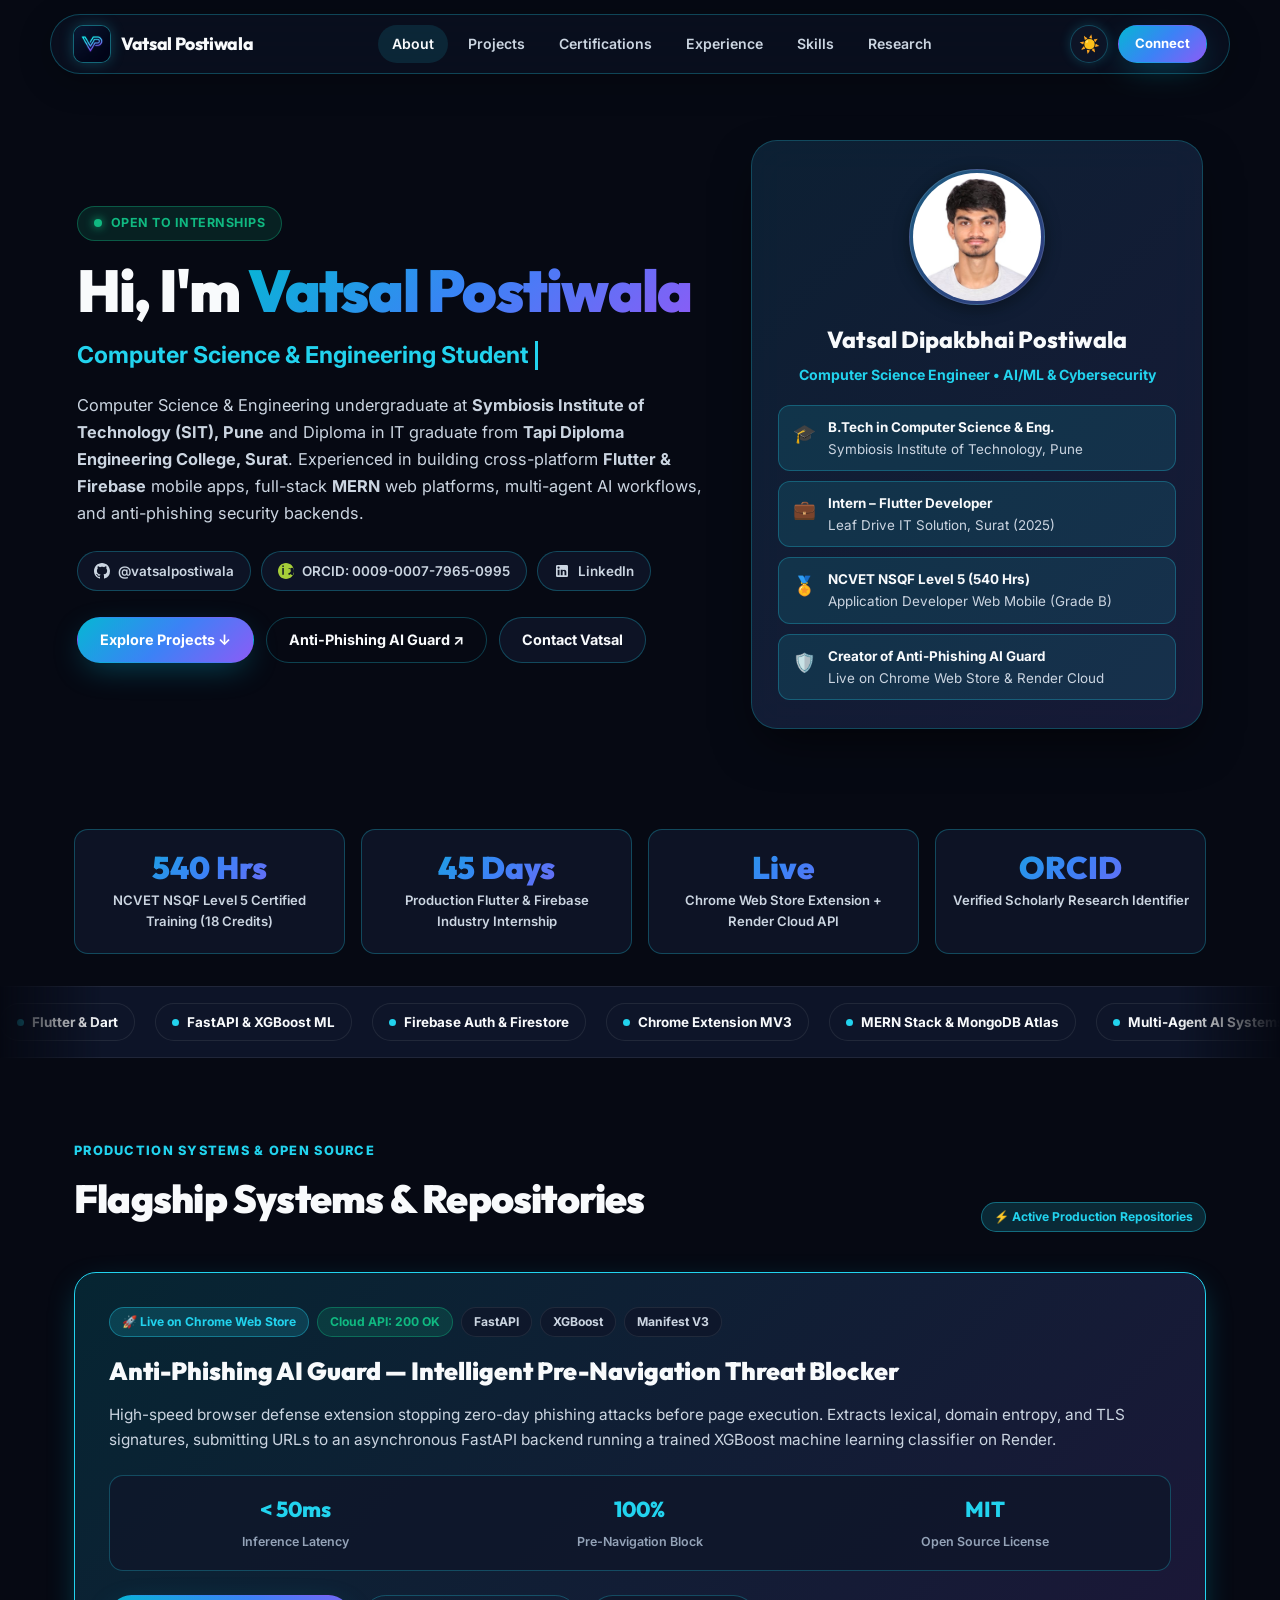
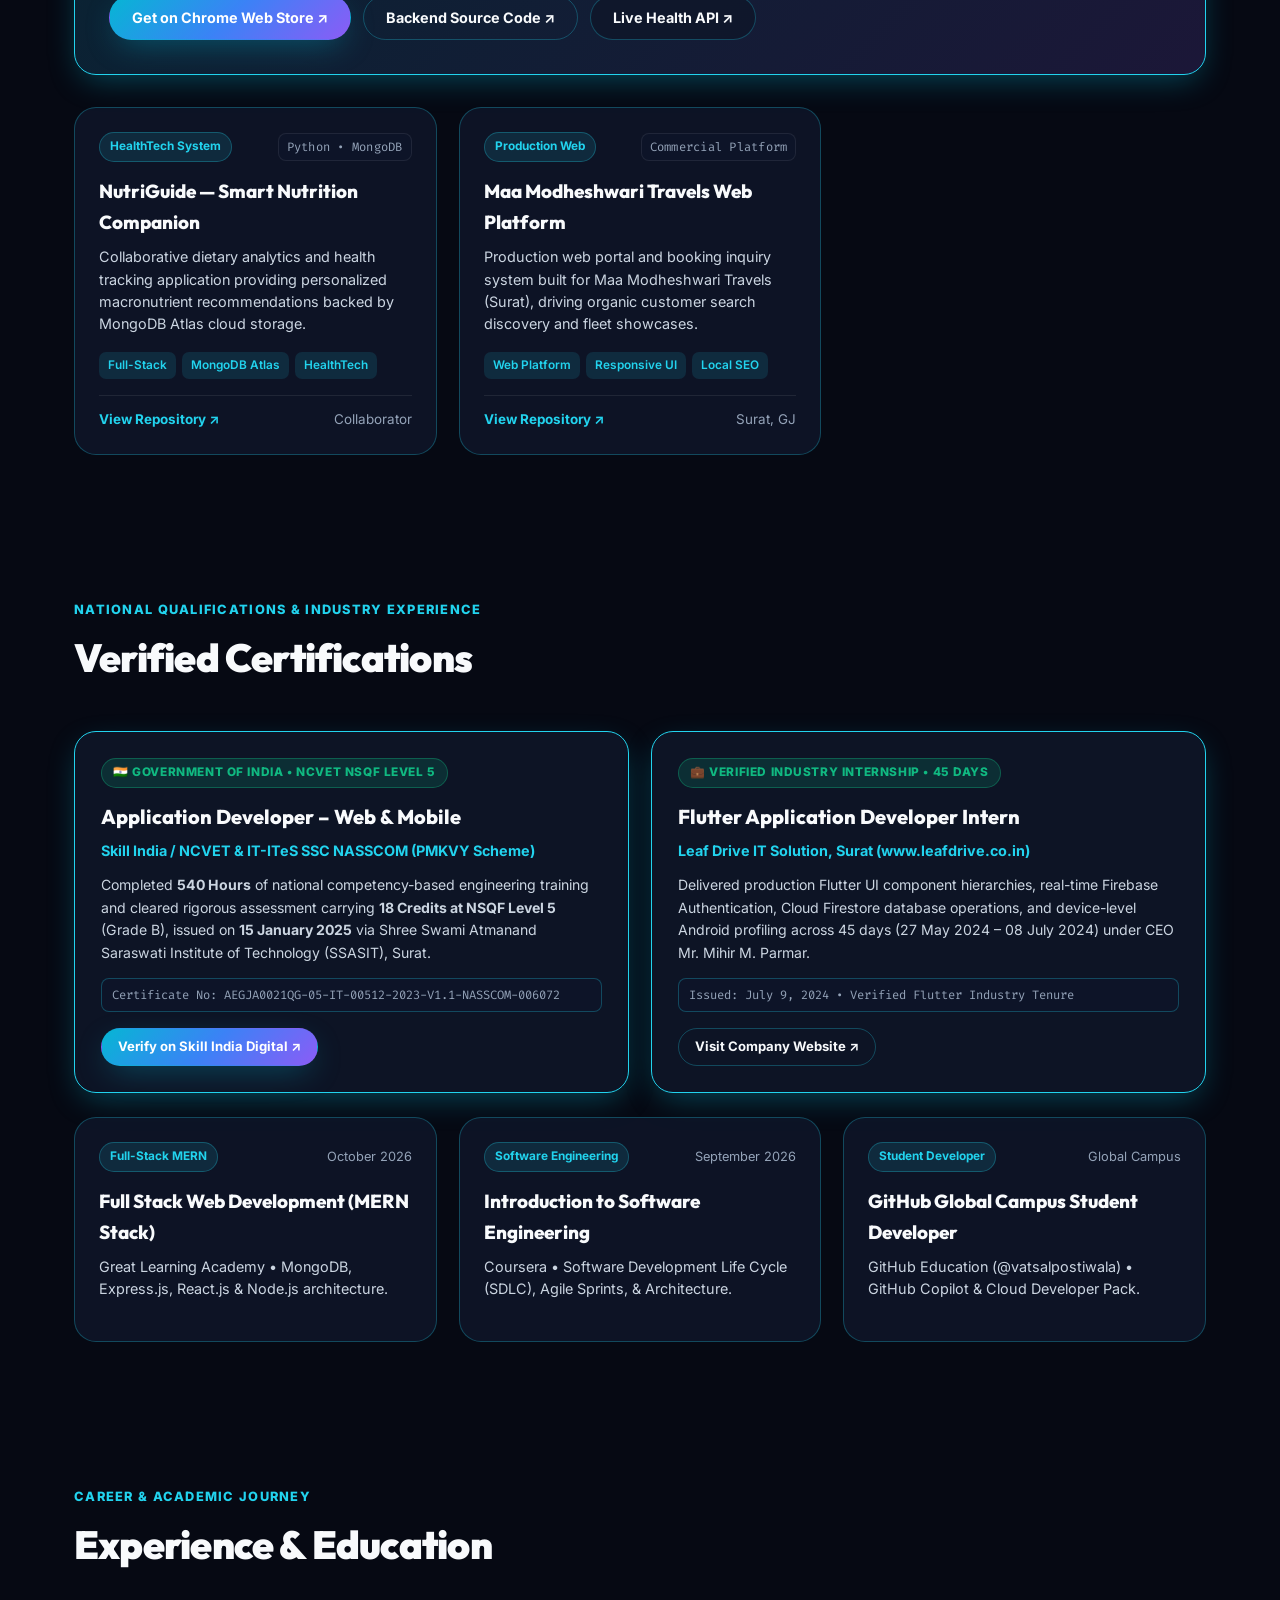
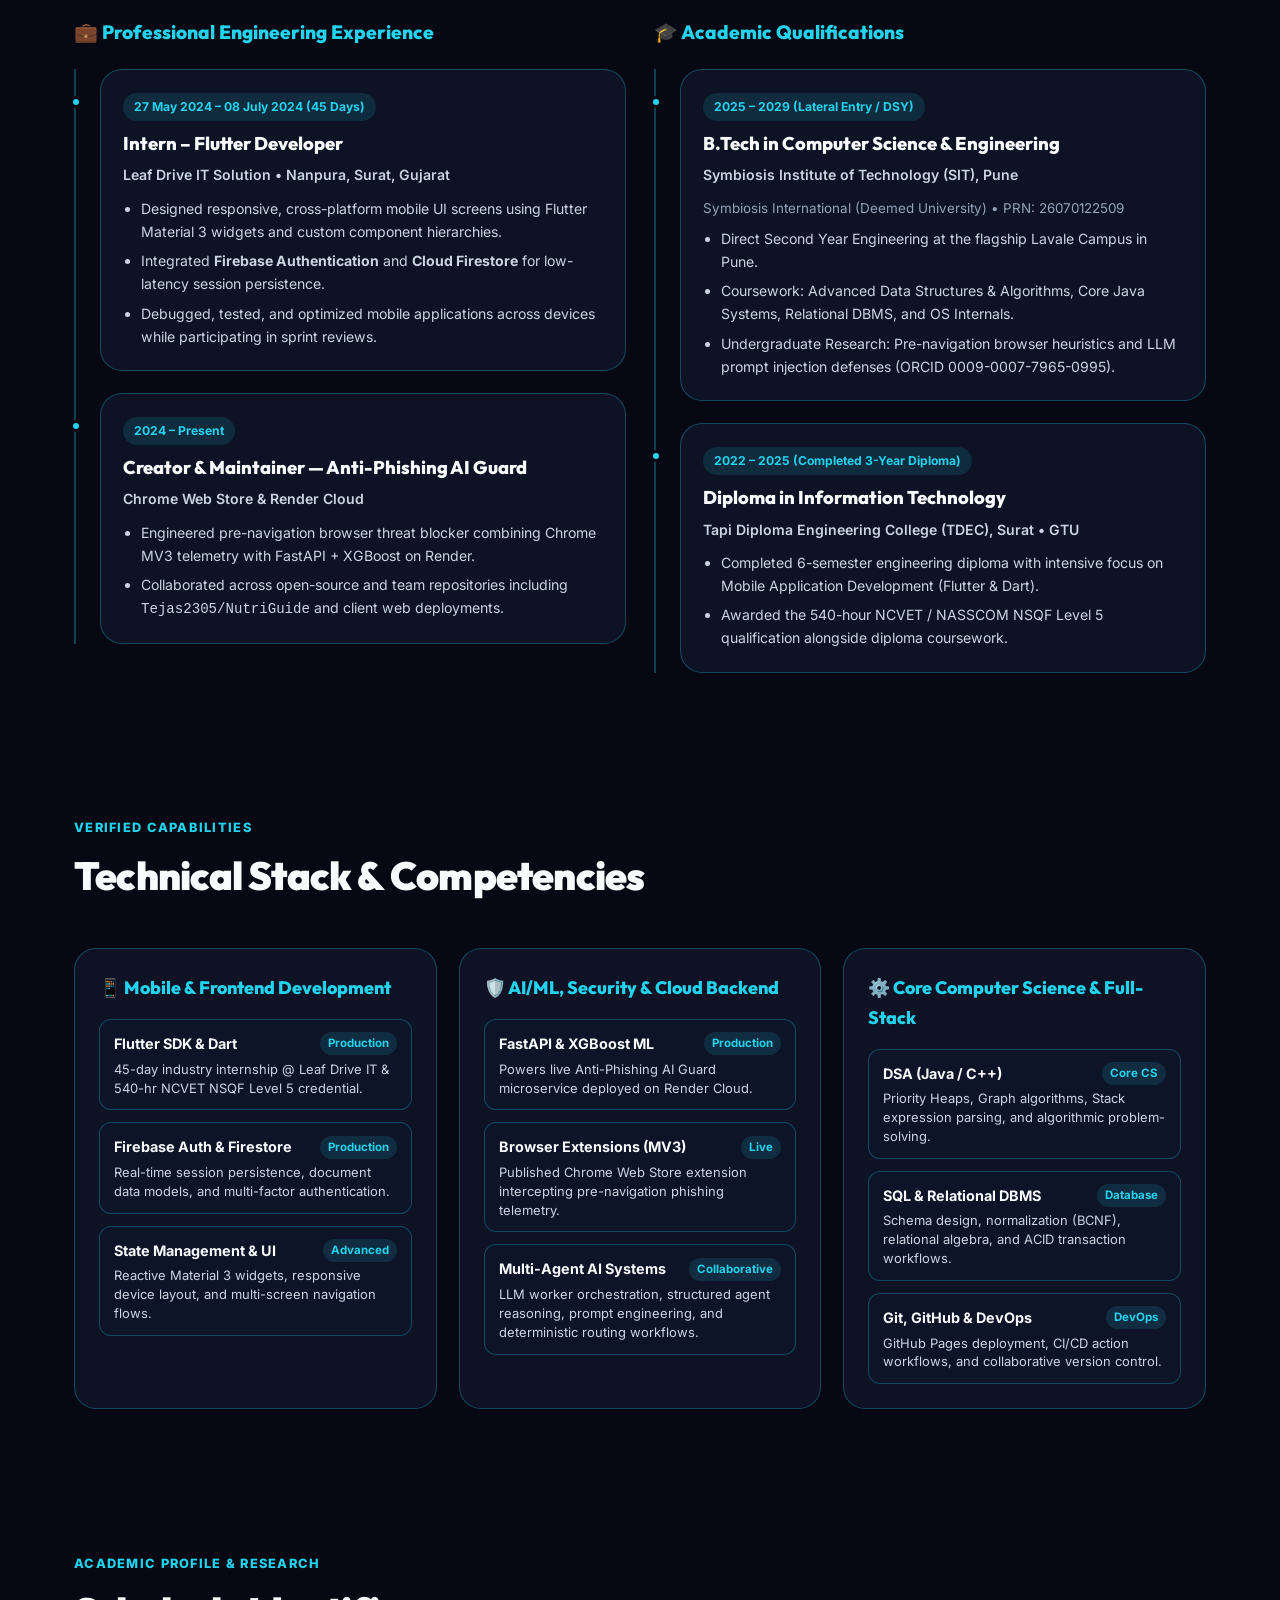
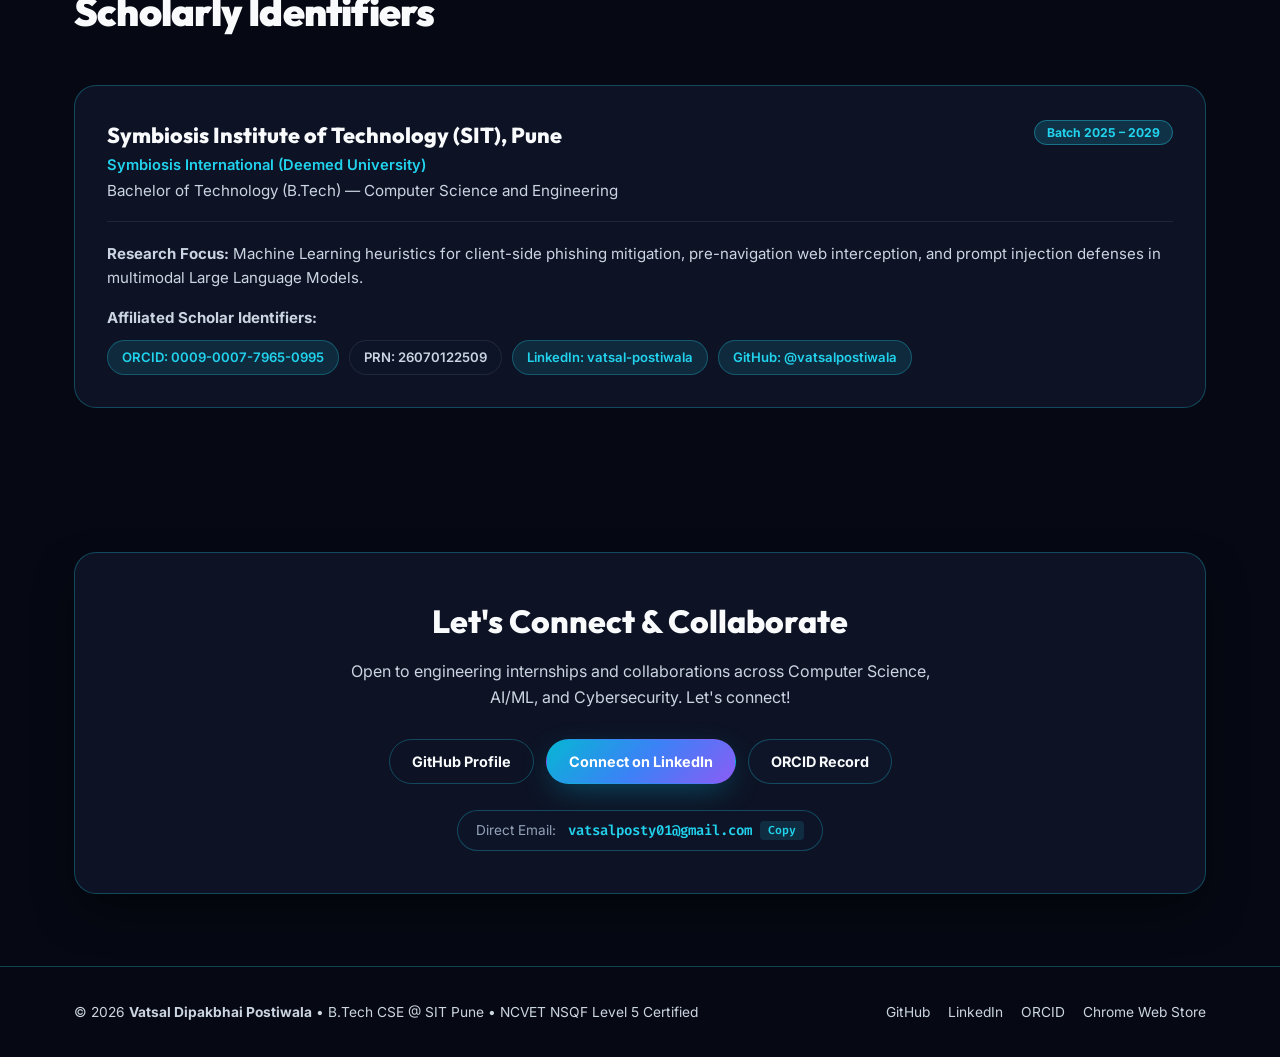
==== index.html @ 0c2282f8 "Refactor portfolio to clean executive aesthetic, remove background effects and emoji logos, and deco" ====
<!DOCTYPE html>
<html lang="en">
<head>
  <meta charset="UTF-8" />
  <meta name="viewport" content="width=device-width, initial-scale=1.0" />
  
  <!-- Primary Meta Tags -->
  <title>Vatsal Postiwala | Computer Science Engineer • AI/ML &amp; Cybersecurity</title>
  <meta name="title" content="Vatsal Postiwala | Computer Science Engineer • AI/ML &amp; Cybersecurity" />
  <meta name="description" content="Official engineering portfolio of Vatsal Postiwala (Vatsal Dipakbhai Postiwala). B.Tech CSE at SIT Pune, Creator of Anti-Phishing AI Guard. Open to internships across CSE, AI/ML, and Cybersecurity." />
  <meta name="keywords" content="Vatsal Postiwala, Vatsal Postiwala github, Vatsal Dipakbhai Postiwala, vatsalpostiwala, Computer Science, AI/ML, Cybersecurity, Flutter Developer, Anti-Phishing AI Guard, SIT Pune, Symbiosis Institute of Technology, NCVET NASSCOM NSQF Level 5, Skill India Digital, Leaf Drive IT Solution, ORCID 0009-0007-7965-0995" />
  <meta name="author" content="Vatsal Dipakbhai Postiwala" />
  
  <!-- Search Engine Crawlers & Directives -->
  <meta name="robots" content="index, follow, max-snippet:-1, max-image-preview:large, max-video-preview:-1" />
  <meta name="googlebot" content="index, follow, max-snippet:-1, max-image-preview:large, max-video-preview:-1" />
  <meta name="bingbot" content="index, follow, max-snippet:-1, max-image-preview:large, max-video-preview:-1" />
  <meta name="rating" content="general" />
  <meta name="revisit-after" content="2 days" />

  <!-- Open Graph / Recruiter Link Preview -->
  <meta property="og:type" content="website" />
  <meta property="og:url" content="https://vatsalpostiwala.github.io/" />
  <meta property="og:title" content="Vatsal Postiwala | Computer Science Engineer • AI/ML &amp; Cybersecurity" />
  <meta property="og:description" content="B.Tech CSE at SIT Pune • Creator of Anti-Phishing AI Guard • Open to internships across CSE, AI/ML, and Cybersecurity." />
  <meta property="og:image" content="https://vatsalpostiwala.github.io/assets/profile.jpg" />
  <meta property="og:image:width" content="800" />
  <meta property="og:image:height" content="800" />

  <!-- Twitter -->
  <meta property="twitter:card" content="summary" />
  <meta property="twitter:url" content="https://vatsalpostiwala.github.io/" />
  <meta property="twitter:title" content="Vatsal Postiwala | Computer Science Engineer • AI/ML &amp; Cybersecurity" />
  <meta property="twitter:description" content="B.Tech CSE at SIT Pune • Creator of Anti-Phishing AI Guard • Open to internships across CSE, AI/ML, and Cybersecurity." />
  <meta property="twitter:image" content="https://vatsalpostiwala.github.io/assets/profile.jpg" />

  <!-- Canonical URL -->
  <link rel="canonical" href="https://vatsalpostiwala.github.io/" />

  <!-- Favicons for Google Search & Modern Browsers -->
  <link rel="icon" type="image/png" sizes="48x48" href="favicon-48x48.png?v=4.0" />
  <link rel="icon" type="image/png" sizes="96x96" href="favicon-96x96.png?v=4.0" />
  <link rel="icon" type="image/png" sizes="192x192" href="favicon-192x192.png?v=4.0" />
  <link rel="icon" type="image/png" sizes="32x32" href="favicon-32x32.png?v=4.0" />
  <link rel="icon" type="image/png" sizes="16x16" href="favicon-16x16.png?v=4.0" />
  <link rel="icon" type="image/svg+xml" href="favicon.svg?v=4.0" />
  <link rel="shortcut icon" href="favicon.ico?v=4.0" />
  <link rel="apple-touch-icon" sizes="180x180" href="apple-touch-icon.png?v=4.0" />

  <!-- Google Fonts -->
  <link rel="preconnect" href="https://fonts.googleapis.com" />
  <link rel="preconnect" href="https://fonts.gstatic.com" crossorigin />
  <link href="https://fonts.googleapis.com/css2?family=Fira+Code:wght@400;500;600&family=Inter:wght@300;400;500;600;700;800&family=Outfit:wght@500;600;700;800;900&display=swap" rel="stylesheet" />

  <link rel="stylesheet" href="style.css?v=4.0" />

  <!-- Structured Data (JSON-LD) for Google Knowledge Graph & People Search -->
  <script type="application/ld+json">
  {
    "@context": "https://schema.org",
    "@graph": [
      {
        "@type": "WebSite",
        "@id": "https://vatsalpostiwala.github.io/#website",
        "url": "https://vatsalpostiwala.github.io/",
        "name": "Vatsal Postiwala Portfolio",
        "description": "Official software engineering portfolio of Vatsal Postiwala (Vatsal Dipakbhai Postiwala).",
        "publisher": {
          "@id": "https://vatsalpostiwala.github.io/#person"
        },
        "inLanguage": "en-US"
      },
      {
        "@type": "ProfilePage",
        "@id": "https://vatsalpostiwala.github.io/#profilepage",
        "url": "https://vatsalpostiwala.github.io/",
        "name": "Vatsal Postiwala | Computer Science Engineer • AI/ML & Cybersecurity",
        "isPartOf": {
          "@id": "https://vatsalpostiwala.github.io/#website"
        },
        "about": {
          "@id": "https://vatsalpostiwala.github.io/#person"
        },
        "mainEntity": {
          "@id": "https://vatsalpostiwala.github.io/#person"
        }
      },
      {
        "@type": "Person",
        "@id": "https://vatsalpostiwala.github.io/#person",
        "name": "Vatsal Postiwala",
        "givenName": "Vatsal",
        "familyName": "Postiwala",
        "additionalName": "Dipakbhai",
        "alternateName": [
          "Vatsal Dipakbhai Postiwala",
          "vatsalpostiwala",
          "Vatsal Postiwala GitHub",
          "Vatsal Postiwala SIT Pune"
        ],
        "url": "https://vatsalpostiwala.github.io",
        "image": {
          "@type": "ImageObject",
          "url": "https://vatsalpostiwala.github.io/assets/profile.jpg",
          "caption": "Vatsal Postiwala — Computer Science Engineer"
        },
        "jobTitle": "Computer Science Engineer | AI/ML & Cybersecurity",
        "description": "B.Tech CSE undergraduate at Symbiosis Institute of Technology (SIT), Pune. Creator of Anti-Phishing AI Guard, Ex-Flutter Intern at Leaf Drive IT Solution, and NCVET NSQF Level 5 Certified Application Developer.",
        "affiliation": {
          "@type": "CollegeOrUniversity",
          "name": "Symbiosis Institute of Technology",
          "url": "https://www.sitpune.edu.in",
          "address": {
            "@type": "PostalAddress",
            "addressLocality": "Pune",
            "addressRegion": "Maharashtra",
            "addressCountry": "India"
          },
          "parentOrganization": {
            "@type": "EducationalOrganization",
            "name": "Symbiosis International (Deemed University)"
          }
        },
        "alumniOf": {
          "@type": "EducationalOrganization",
          "name": "Tapi Diploma Engineering College, Surat"
        },
        "hasCredential": [
          {
            "@type": "EducationalOccupationalCredential",
            "name": "Application Developer - Web & Mobile",
            "credentialCategory": "NSQF Level 5 (540 Hrs, 18 Credits)",
            "recognizedBy": {
              "@type": "Organization",
              "name": "NCVET & IT-ITeS SSC NASSCOM"
            },
            "url": "https://admin.skillindiadigital.gov.in/documentverificationbyQR?content=[base64]%3D%3D"
          }
        ],
        "sameAs": [
          "https://github.com/vatsalpostiwala",
          "https://www.linkedin.com/in/vatsal-postiwala",
          "https://orcid.org/0009-0007-7965-0995",
          "https://chromewebstore.google.com/detail/anti-phishing-ai-guard/hacojgdkakkkjlbiakmdnigchjlaikkh"
        ],
        "knowsAbout": [
          "Flutter Development",
          "Dart Programming",
          "Firebase Authentication & Firestore",
          "Machine Learning & XGBoost",
          "Cybersecurity & Pre-Navigation Phishing Detection",
          "FastAPI Backend Development",
          "Chrome Extensions (Manifest V3)",
          "Java & Object-Oriented Programming",
          "Data Structures & Algorithms",
          "Relational DBMS & SQL",
          "Full-Stack Web Development & MongoDB Atlas"
        ]
      }
    ]
  }
  </script>
</head>
<body>
  <!-- Scroll Progress Bar -->
  <div id="scroll-progress"></div>

  <!-- Sticky Glassmorphic Navbar -->
  <header class="navbar" id="navbar">
    <div class="container nav-content">
      <a href="#about" class="nav-brand" id="brandLink">
        <div class="brand-badge"><img src="favicon-48x48.png?v=4.0" alt="VP Logo" class="brand-logo-img" width="38" height="38" /></div>
        <span class="brand-name">Vatsal Postiwala</span>
      </a>

      <nav class="nav-links" id="navLinks" aria-label="Main Navigation">
        <a href="#about" class="nav-item active">About</a>
        <a href="#projects" class="nav-item">Projects</a>
        <a href="#credentials" class="nav-item">Certifications</a>
        <a href="#experience" class="nav-item">Experience</a>
        <a href="#skills" class="nav-item">Skills</a>
        <a href="#research" class="nav-item">Research</a>
      </nav>

      <div class="nav-actions">
        <!-- Dark / Light Mode Toggle Button -->
        <button class="theme-toggle-btn" id="theme-toggle" title="Toggle Dark / Light Theme" aria-label="Toggle Theme">
          <span id="theme-icon">☀️</span>
        </button>

        <a href="#contact" class="btn btn-sm btn-primary nav-connect-btn">Connect</a>

        <!-- Mobile Hamburger Toggle -->
        <button class="mobile-menu-btn" id="mobile-menu-btn" aria-label="Toggle Navigation Menu" aria-expanded="false">
          <span class="hamburger-bar"></span>
          <span class="hamburger-bar"></span>
          <span class="hamburger-bar"></span>
        </button>
      </div>
    </div>
  </header>

  <!-- Mobile Navigation Drawer -->
  <div class="mobile-drawer" id="mobile-drawer" role="dialog" aria-label="Mobile Navigation">
    <a href="#about" class="drawer-link">About Overview</a>
    <a href="#projects" class="drawer-link">Featured Projects</a>
    <a href="#credentials" class="drawer-link">NCVET &amp; Certifications</a>
    <a href="#experience" class="drawer-link">Experience &amp; Education</a>
    <a href="#skills" class="drawer-link">Skills &amp; Architecture</a>
    <a href="#research" class="drawer-link">Research &amp; ORCID</a>
    <a href="#contact" class="drawer-link">Get In Touch</a>
  </div>

  <main id="top">
    <!-- HERO / ABOUT SECTION -->
    <section class="hero-section" id="about">
      <div class="container hero-container">
        <div class="hero-grid">
          <!-- Left Text Content -->
          <div class="hero-text-block reveal visible">
            <div class="status-pill">
              <span class="status-dot"></span>
              <span>Open to Internships</span>
            </div>

            <h1 class="hero-title">
              Hi, I'm <span class="gradient-text">Vatsal Postiwala</span>
            </h1>

            <div class="typewriter-row">
              <span id="typewriter-text">Computer Science &amp; Engineering Student</span>
              <span class="cursor-caret"></span>
            </div>

            <p class="hero-bio">
              Computer Science &amp; Engineering undergraduate at <strong>Symbiosis Institute of Technology (SIT), Pune</strong> and Diploma in IT graduate from <strong>Tapi Diploma Engineering College, Surat</strong>. Experienced in building cross-platform <strong>Flutter &amp; Firebase</strong> mobile apps, full-stack <strong>MERN</strong> web platforms, multi-agent AI workflows, and anti-phishing security backends.
            </p>

            <!-- Verified Profile Badges -->
            <div class="credentials-bar">
              <a href="https://github.com/vatsalpostiwala" target="_blank" rel="noopener" class="credential-pill github-pill">
                <svg class="pill-icon" viewBox="0 0 16 16" fill="currentColor"><path d="M8 0C3.58 0 0 3.58 0 8c0 3.54 2.29 6.53 5.47 7.59.4.07.55-.17.55-.38 0-.19-.01-.82-.01-1.49-2.01.37-2.53-.49-2.69-.94-.09-.23-.48-.94-.82-1.13-.28-.15-.68-.52-.01-.53.63-.01 1.08.58 1.23.82.72 1.21 1.87.87 2.33.66.07-.52.28-.87.51-1.07-1.78-.2-3.64-.89-3.64-3.95 0-.87.31-1.59.82-2.15-.08-.2-.36-1.02.08-2.12 0 0 .67-.21 2.2.82.64-.18 1.32-.27 2-.27.68 0 1.36.09 2 .27 1.53-1.04 2.2-.82 2.2-.82.44 1.1.16 1.92.08 2.12.51.56.82 1.27.82 2.15 0 3.07-1.87 3.75-3.65 3.95.29.25.54.73.54 1.48 0 1.07-.01 1.93-.01 2.2 0 .21.15.46.55.38A8.013 8.013 0 0016 8c0-4.42-3.58-8-8-8z"/></svg>
                <span>@vatsalpostiwala</span>
              </a>

              <a href="https://orcid.org/0009-0007-7965-0995" target="_blank" rel="noopener" class="credential-pill orcid-pill">
                <svg class="pill-icon orcid-icon" viewBox="0 0 256 256"><path fill="#A6CE39" d="M128 0C57.3 0 0 57.3 0 128s57.3 128 128 128 128-57.3 128-128S198.7 0 128 0zm-35.3 189.5H68.8V79.2h23.9v110.3zm-11.9-125c-7.7 0-14-6.3-14-14s6.3-14 14-14 14 6.3 14 14-6.3 14-14 14zm110.4 125h-23.7V79.2h23.7v16.3c8.1-12.7 20.3-18.4 35.8-18.4 29.4 0 49.3 22 49.3 56.6 0 35.3-20.9 57.8-50.5 57.8-14.9 0-26.9-5.5-34.6-17.7v15.7zm13.1-66.7c0-21.7-11.6-35.6-28.8-35.6-17.4 0-28.8 14.1-28.8 35.6 0 21.3 11.4 35.4 28.8 35.4 17.2 0 28.8-14.1 28.8-35.4z"/></svg>
                <span>ORCID: 0009-0007-7965-0995</span>
              </a>

              <a href="https://www.linkedin.com/in/vatsal-postiwala" target="_blank" rel="noopener" class="credential-pill linkedin-pill">
                <svg class="pill-icon" viewBox="0 0 24 24" fill="currentColor"><path d="M19 3a2 2 0 0 1 2 2v14a2 2 0 0 1-2 2H5a2 2 0 0 1-2-2V5a2 2 0 0 1 2-2h14m-.5 15.5v-5.3a3.26 3.26 0 0 0-3.26-3.26c-.85 0-1.84.52-2.28 1.3v-1.11h-2.79v8.37h2.79v-4.93c0-.77.62-1.4 1.39-1.4a1.4 1.4 0 0 1 1.4 1.4v4.93h2.75M6.88 8.56a1.68 1.68 0 0 0 1.68-1.68c0-.93-.75-1.69-1.68-1.69a1.69 1.69 0 0 0-1.69 1.69c0 .93.76 1.68 1.69 1.68m1.39 9.94v-8.37H5.5v8.37h2.77z"/></svg>
                <span>LinkedIn</span>
              </a>
            </div>

            <!-- Call to Actions -->
            <div class="hero-cta">
              <a href="#projects" class="btn btn-primary">Explore Projects ↓</a>
              <a href="https://chromewebstore.google.com/detail/anti-phishing-ai-guard/hacojgdkakkkjlbiakmdnigchjlaikkh" target="_blank" rel="noopener" class="btn btn-outline">Anti-Phishing AI Guard ↗</a>
              <a href="#contact" class="btn btn-secondary">Contact Vatsal</a>
            </div>
          </div>

          <!-- Right Executive Profile Card with Real Photo -->
          <div class="hero-photo-block reveal visible">
            <div class="profile-card">
              <div class="avatar-ring">
                <img src="assets/profile.jpg" alt="Vatsal Dipakbhai Postiwala" class="profile-avatar-img" />
              </div>
              <h2 class="profile-name">Vatsal Dipakbhai Postiwala</h2>
              <p class="profile-subtitle">Computer Science Engineer • AI/ML &amp; Cybersecurity</p>

              <div class="profile-meta-list">
                <div class="meta-item">
                  <span class="meta-icon">🎓</span>
                  <div><strong>B.Tech in Computer Science &amp; Eng.</strong><br/>Symbiosis Institute of Technology, Pune</div>
                </div>
                <div class="meta-item">
                  <span class="meta-icon">💼</span>
                  <div><strong>Intern – Flutter Developer</strong><br/>Leaf Drive IT Solution, Surat (2025)</div>
                </div>
                <div class="meta-item">
                  <span class="meta-icon">🏅</span>
                  <div><strong>NCVET NSQF Level 5 (540 Hrs)</strong><br/>Application Developer Web Mobile (Grade B)</div>
                </div>
                <div class="meta-item">
                  <span class="meta-icon">🛡️</span>
                  <div><strong>Creator of Anti-Phishing AI Guard</strong><br/>Live on Chrome Web Store &amp; Render Cloud</div>
                </div>
              </div>
            </div>
          </div>
        </div>
      </div>
    </section>

    <!-- QUANTIFIED IMPACT STATS -->
    <div class="container">
      <div class="stats-grid reveal">
        <div class="stat-card">
          <div class="stat-number">540 Hrs</div>
          <div class="stat-label">NCVET NSQF Level 5 Certified Training (18 Credits)</div>
        </div>
        <div class="stat-card">
          <div class="stat-number">45 Days</div>
          <div class="stat-label">Production Flutter &amp; Firebase Industry Internship</div>
        </div>
        <div class="stat-card">
          <div class="stat-number">Live</div>
          <div class="stat-label">Chrome Web Store Extension + Render Cloud API</div>
        </div>
        <div class="stat-card">
          <div class="stat-number">ORCID</div>
          <div class="stat-label">Verified Scholarly Research Identifier</div>
        </div>
      </div>
    </div>

    <!-- TECH MARQUEE -->
    <div class="marquee-wrapper reveal" aria-label="Core Technologies Marquee">
      <div class="marquee-track">
        <span class="tech-pill"><span class="tech-dot"></span>Flutter &amp; Dart</span>
        <span class="tech-pill"><span class="tech-dot"></span>FastAPI &amp; XGBoost ML</span>
        <span class="tech-pill"><span class="tech-dot"></span>Firebase Auth &amp; Firestore</span>
        <span class="tech-pill"><span class="tech-dot"></span>Chrome Extension MV3</span>
        <span class="tech-pill"><span class="tech-dot"></span>MERN Stack &amp; MongoDB Atlas</span>
        <span class="tech-pill"><span class="tech-dot"></span>Multi-Agent AI Systems</span>
        <span class="tech-pill"><span class="tech-dot"></span>Core Java &amp; DSA</span>
        <span class="tech-pill"><span class="tech-dot"></span>SQL &amp; Relational DBMS</span>
        <span class="tech-pill"><span class="tech-dot"></span>Render Cloud &amp; Git</span>
        <!-- Duplicate for Infinite Loop -->
        <span class="tech-pill"><span class="tech-dot"></span>Flutter &amp; Dart</span>
        <span class="tech-pill"><span class="tech-dot"></span>FastAPI &amp; XGBoost ML</span>
        <span class="tech-pill"><span class="tech-dot"></span>Firebase Auth &amp; Firestore</span>
        <span class="tech-pill"><span class="tech-dot"></span>Chrome Extension MV3</span>
        <span class="tech-pill"><span class="tech-dot"></span>MERN Stack &amp; MongoDB Atlas</span>
        <span class="tech-pill"><span class="tech-dot"></span>Multi-Agent AI Systems</span>
        <span class="tech-pill"><span class="tech-dot"></span>Core Java &amp; DSA</span>
        <span class="tech-pill"><span class="tech-dot"></span>SQL &amp; Relational DBMS</span>
        <span class="tech-pill"><span class="tech-dot"></span>Render Cloud &amp; Git</span>
      </div>
    </div>

    <!-- FEATURED & OPEN-SOURCE PROJECTS -->
    <section class="section" id="projects">
      <div class="container">
        <div class="section-header">
          <div>
            <span class="section-eyebrow">Production Systems &amp; Open Source</span>
            <h2 class="section-title">Flagship Systems &amp; Repositories</h2>
          </div>
          <div class="filter-bar">
            <span class="badge badge-accent">⚡ Active Production Repositories</span>
          </div>
        </div>

        <!-- Flagship Card: Anti-Phishing AI Guard -->
        <div class="flagship-banner reveal">
          <div>
            <div class="featured-badges">
              <span class="badge badge-accent">🚀 Live on Chrome Web Store</span>
              <span class="badge badge-live">Cloud API: 200 OK</span>
              <span class="badge badge-tech">FastAPI</span>
              <span class="badge badge-tech">XGBoost</span>
              <span class="badge badge-tech">Manifest V3</span>
            </div>

            <h3 class="flagship-title">Anti-Phishing AI Guard — Intelligent Pre-Navigation Threat Blocker</h3>
            <p class="flagship-desc">
              High-speed browser defense extension stopping zero-day phishing attacks before page execution. Extracts lexical, domain entropy, and TLS signatures, submitting URLs to an asynchronous FastAPI backend running a trained XGBoost machine learning classifier on Render.
            </p>

            <div class="featured-highlights">
              <div class="highlight-item">
                <span class="highlight-num">&lt; 50ms</span>
                <span class="highlight-label">Inference Latency</span>
              </div>
              <div class="highlight-item">
                <span class="highlight-num">100%</span>
                <span class="highlight-label">Pre-Navigation Block</span>
              </div>
              <div class="highlight-item">
                <span class="highlight-num">MIT</span>
                <span class="highlight-label">Open Source License</span>
              </div>
            </div>

            <div class="flagship-actions">
              <a href="https://chromewebstore.google.com/detail/anti-phishing-ai-guard/hacojgdkakkkjlbiakmdnigchjlaikkh" target="_blank" rel="noopener" class="btn btn-primary">
                Get on Chrome Web Store ↗
              </a>
              <a href="https://github.com/vatsalpostiwala/anti-phishing-backend" target="_blank" rel="noopener" class="btn btn-outline">
                Backend Source Code ↗
              </a>
              <a href="https://anti-phishing-api.onrender.com/health" target="_blank" rel="noopener" class="btn btn-secondary">
                Live Health API ↗
              </a>
            </div>
          </div>
        </div>

        <!-- Projects Grid -->
        <div class="projects-grid" id="projects-grid">
          <!-- NutriGuide -->
          <article class="project-card reveal" data-category="web">
            <div>
              <div class="project-top">
                <span class="project-badge">HealthTech System</span>
                <span class="project-tech-meta">Python • MongoDB</span>
              </div>
              <h3 class="project-title">
                <a href="https://github.com/Tejas2305/NutriGuide" target="_blank" rel="noopener">NutriGuide — Smart Nutrition Companion</a>
              </h3>
              <p class="project-desc">
                Collaborative dietary analytics and health tracking application providing personalized macronutrient recommendations backed by MongoDB Atlas cloud storage.
              </p>
            </div>
            <div>
              <div class="project-tags">
                <span class="tag">Full-Stack</span>
                <span class="tag">MongoDB Atlas</span>
                <span class="tag">HealthTech</span>
              </div>
              <div class="project-links">
                <a href="https://github.com/Tejas2305/NutriGuide" target="_blank" rel="noopener">View Repository ↗</a>
                <span style="color:var(--text-muted);">Collaborator</span>
              </div>
            </div>
          </article>

          <!-- Maa Modheshwari Travels -->
          <article class="project-card reveal" data-category="web">
            <div>
              <div class="project-top">
                <span class="project-badge">Production Web</span>
                <span class="project-tech-meta">Commercial Platform</span>
              </div>
              <h3 class="project-title">
                <a href="https://github.com/maamodheshwaritravels/maa-modheshwari-travels" target="_blank" rel="noopener">Maa Modheshwari Travels Web Platform</a>
              </h3>
              <p class="project-desc">
                Production web portal and booking inquiry system built for Maa Modheshwari Travels (Surat), driving organic customer search discovery and fleet showcases.
              </p>
            </div>
            <div>
              <div class="project-tags">
                <span class="tag">Web Platform</span>
                <span class="tag">Responsive UI</span>
                <span class="tag">Local SEO</span>
              </div>
              <div class="project-links">
                <a href="https://github.com/maamodheshwaritravels/maa-modheshwari-travels" target="_blank" rel="noopener">View Repository ↗</a>
                <span style="color:var(--text-muted);">Surat, GJ</span>
              </div>
            </div>
          </article>

        </div>
      </div>
    </section>

    <!-- VERIFIED CERTIFICATIONS SECTION (SKILL INDIA & LEAF DRIVE) -->
    <section class="section" id="credentials">
      <div class="container">
        <div class="section-header">
          <div>
            <span class="section-eyebrow">National Qualifications &amp; Industry Experience</span>
            <h2 class="section-title">Verified Certifications</h2>
          </div>
        </div>

        <div class="primary-creds-grid">
          <!-- Featured Skill India Card with Direct QR Link -->
          <div class="cred-featured reveal">
            <span class="cred-ribbon">🇮🇳 Government of India • NCVET NSQF Level 5</span>
            <h3 class="cred-title">Application Developer – Web &amp; Mobile</h3>
            <div class="cred-issuer">Skill India / NCVET &amp; IT-ITeS SSC NASSCOM (PMKVY Scheme)</div>
            <p class="cred-details">
              Completed <strong>540 Hours</strong> of national competency-based engineering training and cleared rigorous assessment carrying <strong>18 Credits at NSQF Level 5</strong> (Grade B), issued on <strong>15 January 2025</strong> via Shree Swami Atmanand Saraswati Institute of Technology (SSASIT), Surat.
            </p>
            <div class="cred-id">Certificate No: AEGJA0021QG-05-IT-00512-2023-V1.1-NASSCOM-006072</div>
            <div class="cert-footer-action" style="margin-top:16px;">
              <a href="https://admin.skillindiadigital.gov.in/documentverificationbyQR?content=[base64]%3D%3D" target="_blank" rel="noopener" class="btn btn-sm btn-primary">
                Verify on Skill India Digital ↗
              </a>
            </div>
          </div>

          <!-- Leaf Drive Internship Certificate Card -->
          <div class="cred-featured reveal">
            <span class="cred-ribbon">💼 Verified Industry Internship • 45 Days</span>
            <h3 class="cred-title">Flutter Application Developer Intern</h3>
            <div class="cred-issuer">Leaf Drive IT Solution, Surat (www.leafdrive.co.in)</div>
            <p class="cred-details">
              Delivered production Flutter UI component hierarchies, real-time Firebase Authentication, Cloud Firestore database operations, and device-level Android profiling across 45 days (27 May 2024 – 08 July 2024) under CEO Mr. Mihir M. Parmar.
            </p>
            <div class="cred-id">Issued: July 9, 2024 • Verified Flutter Industry Tenure</div>
            <div class="cert-footer-action" style="margin-top:16px;">
              <a href="https://www.leafdrive.co.in" target="_blank" rel="noopener" class="btn btn-sm btn-outline">
                Visit Company Website ↗
              </a>
            </div>
          </div>
        </div>

        <!-- Secondary Credential Grid -->
        <div class="projects-grid" style="margin-top:22px;">
          <div class="project-card reveal">
            <div class="project-top">
              <span class="project-badge">Full-Stack MERN</span>
              <span style="color:var(--text-muted); font-size:0.8rem;">October 2026</span>
            </div>
            <h4 class="project-title">Full Stack Web Development (MERN Stack)</h4>
            <p class="project-desc">Great Learning Academy • MongoDB, Express.js, React.js &amp; Node.js architecture.</p>
          </div>

          <div class="project-card reveal">
            <div class="project-top">
              <span class="project-badge">Software Engineering</span>
              <span style="color:var(--text-muted); font-size:0.8rem;">September 2026</span>
            </div>
            <h4 class="project-title">Introduction to Software Engineering</h4>
            <p class="project-desc">Coursera • Software Development Life Cycle (SDLC), Agile Sprints, &amp; Architecture.</p>
          </div>

          <div class="project-card reveal">
            <div class="project-top">
              <span class="project-badge">Student Developer</span>
              <span style="color:var(--text-muted); font-size:0.8rem;">Global Campus</span>
            </div>
            <h4 class="project-title">GitHub Global Campus Student Developer</h4>
            <p class="project-desc">GitHub Education (@vatsalpostiwala) • GitHub Copilot &amp; Cloud Developer Pack.</p>
          </div>
        </div>
      </div>
    </section>

    <!-- EXPERIENCE & EDUCATION TIMELINE -->
    <section class="section" id="experience">
      <div class="container">
        <div class="section-header">
          <div>
            <span class="section-eyebrow">Career &amp; Academic Journey</span>
            <h2 class="section-title">Experience &amp; Education</h2>
          </div>
        </div>

        <div class="timeline-grid">
          <!-- Experience Column -->
          <div class="timeline-col reveal">
            <h3>💼 Professional Engineering Experience</h3>
            <div class="timeline">
              <div class="timeline-item">
                <span class="timeline-date">27 May 2024 – 08 July 2024 (45 Days)</span>
                <div class="timeline-role">Intern – Flutter Developer</div>
                <div class="timeline-org">
                  <a href="https://www.leafdrive.co.in" target="_blank" rel="noopener">Leaf Drive IT Solution</a> • Nanpura, Surat, Gujarat
                </div>
                <ul class="timeline-list">
                  <li>Designed responsive, cross-platform mobile UI screens using Flutter Material 3 widgets and custom component hierarchies.</li>
                  <li>Integrated <strong>Firebase Authentication</strong> and <strong>Cloud Firestore</strong> for low-latency session persistence.</li>
                  <li>Debugged, tested, and optimized mobile applications across devices while participating in sprint reviews.</li>
                </ul>
              </div>

              <div class="timeline-item">
                <span class="timeline-date">2024 – Present</span>
                <div class="timeline-role">Creator &amp; Maintainer — Anti-Phishing AI Guard</div>
                <div class="timeline-org">
                  <a href="https://github.com/vatsalpostiwala/anti-phishing-backend" target="_blank" rel="noopener">Chrome Web Store &amp; Render Cloud</a>
                </div>
                <ul class="timeline-list">
                  <li>Engineered pre-navigation browser threat blocker combining Chrome MV3 telemetry with FastAPI + XGBoost on Render.</li>
                  <li>Collaborated across open-source and team repositories including <code>Tejas2305/NutriGuide</code> and client web deployments.</li>
                </ul>
              </div>
            </div>
          </div>

          <!-- Education Column -->
          <div class="timeline-col reveal">
            <h3>🎓 Academic Qualifications</h3>
            <div class="timeline">
              <div class="timeline-item highlight-card">
                <span class="timeline-date">2025 – 2029 (Lateral Entry / DSY)</span>
                <div class="timeline-role">B.Tech in Computer Science &amp; Engineering</div>
                <div class="timeline-org">
                  <a href="https://www.sitpune.edu.in" target="_blank" rel="noopener">Symbiosis Institute of Technology (SIT), Pune</a>
                </div>
                <p style="font-size:0.84rem; color:var(--text-muted); margin-bottom:8px;">Symbiosis International (Deemed University) • PRN: 26070122509</p>
                <ul class="timeline-list">
                  <li>Direct Second Year Engineering at the flagship Lavale Campus in Pune.</li>
                  <li>Coursework: Advanced Data Structures &amp; Algorithms, Core Java Systems, Relational DBMS, and OS Internals.</li>
                  <li>Undergraduate Research: Pre-navigation browser heuristics and LLM prompt injection defenses (ORCID 0009-0007-7965-0995).</li>
                </ul>
              </div>

              <div class="timeline-item">
                <span class="timeline-date">2022 – 2025 (Completed 3-Year Diploma)</span>
                <div class="timeline-role">Diploma in Information Technology</div>
                <div class="timeline-org">
                  Tapi Diploma Engineering College (TDEC), Surat • GTU
                </div>
                <ul class="timeline-list">
                  <li>Completed 6-semester engineering diploma with intensive focus on Mobile Application Development (Flutter &amp; Dart).</li>
                  <li>Awarded the 540-hour NCVET / NASSCOM NSQF Level 5 qualification alongside diploma coursework.</li>
                </ul>
              </div>
            </div>
          </div>
        </div>
      </div>
    </section>

    <!-- EVIDENCE-BACKED SKILLS SECTION -->
    <section class="section" id="skills">
      <div class="container">
        <div class="section-header">
          <div>
            <span class="section-eyebrow">Verified Capabilities</span>
            <h2 class="section-title">Technical Stack &amp; Competencies</h2>
          </div>
        </div>

        <div class="skills-container reveal">
          <div class="skill-group">
            <h3>📱 Mobile &amp; Frontend Development</h3>
            <div class="competency-list">
              <div class="competency-item">
                <div class="competency-head"><span>Flutter SDK &amp; Dart</span><span class="competency-tier">Production</span></div>
                <div class="competency-proof">45-day industry internship @ Leaf Drive IT &amp; 540-hr NCVET NSQF Level 5 credential.</div>
              </div>
              <div class="competency-item">
                <div class="competency-head"><span>Firebase Auth &amp; Firestore</span><span class="competency-tier">Production</span></div>
                <div class="competency-proof">Real-time session persistence, document data models, and multi-factor authentication.</div>
              </div>
              <div class="competency-item">
                <div class="competency-head"><span>State Management &amp; UI</span><span class="competency-tier">Advanced</span></div>
                <div class="competency-proof">Reactive Material 3 widgets, responsive device layout, and multi-screen navigation flows.</div>
              </div>
            </div>
          </div>

          <div class="skill-group">
            <h3>🛡️ AI/ML, Security &amp; Cloud Backend</h3>
            <div class="competency-list">
              <div class="competency-item">
                <div class="competency-head"><span>FastAPI &amp; XGBoost ML</span><span class="competency-tier">Production</span></div>
                <div class="competency-proof">Powers live Anti-Phishing AI Guard microservice deployed on Render Cloud.</div>
              </div>
              <div class="competency-item">
                <div class="competency-head"><span>Browser Extensions (MV3)</span><span class="competency-tier">Live</span></div>
                <div class="competency-proof">Published Chrome Web Store extension intercepting pre-navigation phishing telemetry.</div>
              </div>
              <div class="competency-item">
                <div class="competency-head"><span>Multi-Agent AI Systems</span><span class="competency-tier">Collaborative</span></div>
                <div class="competency-proof">LLM worker orchestration, structured agent reasoning, prompt engineering, and deterministic routing workflows.</div>
              </div>
            </div>
          </div>

          <div class="skill-group">
            <h3>⚙️ Core Computer Science &amp; Full-Stack</h3>
            <div class="competency-list">
              <div class="competency-item">
                <div class="competency-head"><span>DSA (Java / C++)</span><span class="competency-tier">Core CS</span></div>
                <div class="competency-proof">Priority Heaps, Graph algorithms, Stack expression parsing, and algorithmic problem-solving.</div>
              </div>
              <div class="competency-item">
                <div class="competency-head"><span>SQL &amp; Relational DBMS</span><span class="competency-tier">Database</span></div>
                <div class="competency-proof">Schema design, normalization (BCNF), relational algebra, and ACID transaction workflows.</div>
              </div>
              <div class="competency-item">
                <div class="competency-head"><span>Git, GitHub &amp; DevOps</span><span class="competency-tier">DevOps</span></div>
                <div class="competency-proof">GitHub Pages deployment, CI/CD action workflows, and collaborative version control.</div>
              </div>
            </div>
          </div>
        </div>
      </div>
    </section>

    <!-- RESEARCH & SCHOLARLY IDENTIFIERS -->
    <section class="section" id="research">
      <div class="container">
        <div class="section-header">
          <div>
            <span class="section-eyebrow">Academic Profile &amp; Research</span>
            <h2 class="section-title">Scholarly Identifiers</h2>
          </div>
        </div>

        <div class="academic-card reveal">
          <div class="academic-header">
            <div>
              <h3 class="academic-inst">Symbiosis Institute of Technology (SIT), Pune</h3>
              <p class="academic-parent">Symbiosis International (Deemed University)</p>
              <p class="academic-degree">Bachelor of Technology (B.Tech) — Computer Science and Engineering</p>
            </div>
            <div class="academic-batch">
              <span class="badge badge-accent">Batch 2025 – 2029</span>
            </div>
          </div>
          
          <div class="academic-details">
            <div class="academic-point">
              <strong>Research Focus:</strong> Machine Learning heuristics for client-side phishing mitigation, pre-navigation web interception, and prompt injection defenses in multimodal Large Language Models.
            </div>
            <div class="academic-point">
              <strong>Affiliated Scholar Identifiers:</strong>
              <div class="research-id-list">
                <a href="https://orcid.org/0009-0007-7965-0995" target="_blank" rel="noopener" class="research-id-pill">
                  ORCID: 0009-0007-7965-0995
                </a>
                <span class="research-id-pill neutral-pill">
                  PRN: 26070122509
                </span>
                <a href="https://www.linkedin.com/in/vatsal-postiwala" target="_blank" rel="noopener" class="research-id-pill">
                  LinkedIn: vatsal-postiwala
                </a>
                <a href="https://github.com/vatsalpostiwala" target="_blank" rel="noopener" class="research-id-pill">
                  GitHub: @vatsalpostiwala
                </a>
              </div>
            </div>
          </div>
        </div>
      </div>
    </section>

    <!-- CONTACT SECTION -->
    <section class="section" id="contact">
      <div class="container">
        <div class="contact-box reveal">
          <h2 class="contact-heading">Let's Connect &amp; Collaborate</h2>
          <p class="contact-subtext">
            Open to engineering internships and collaborations across Computer Science, AI/ML, and Cybersecurity. Let's connect!
          </p>
          
          <div class="contact-links">
            <a href="https://github.com/vatsalpostiwala" target="_blank" rel="noopener" class="btn btn-outline">
              GitHub Profile
            </a>
            <a href="https://www.linkedin.com/in/vatsal-postiwala" target="_blank" rel="noopener" class="btn btn-primary">
              Connect on LinkedIn
            </a>
            <a href="https://orcid.org/0009-0007-7965-0995" target="_blank" rel="noopener" class="btn btn-secondary">
              ORCID Record
            </a>
          </div>

          <div class="contact-direct">
            <span class="contact-label">Direct Email:</span>
            <button class="copy-email-btn" id="copyEmailBtn" data-email="vatsalposty01@gmail.com" title="Click to copy email">
              <span id="emailText">vatsalposty01@gmail.com</span>
              <span class="copy-hint" id="copyHint">Copy</span>
            </button>
          </div>
        </div>
      </div>
    </section>
  </main>

  <!-- Footer -->
  <footer class="footer">
    <div class="container footer-content">
      <p>© 2026 <strong>Vatsal Dipakbhai Postiwala</strong> • B.Tech CSE @ SIT Pune • NCVET NSQF Level 5 Certified</p>
      <div class="footer-links">
        <a href="https://github.com/vatsalpostiwala" target="_blank" rel="noopener">GitHub</a>
        <a href="https://www.linkedin.com/in/vatsal-postiwala" target="_blank" rel="noopener">LinkedIn</a>
        <a href="https://orcid.org/0009-0007-7965-0995" target="_blank" rel="noopener">ORCID</a>
        <a href="https://chromewebstore.google.com/detail/anti-phishing-ai-guard/hacojgdkakkkjlbiakmdnigchjlaikkh" target="_blank" rel="noopener">Chrome Web Store</a>
      </div>
    </div>
  </footer>

  <script src="script.js?v=4.0"></script>
</body>
</html>
---- style.css ----
/* ==========================================================================
   Design Tokens & CSS Variables (Dark & Light Mode)
   ========================================================================== */
:root {
  --bg-primary: #060913;
  --bg-secondary: #0d1428;
  --bg-card: rgba(15, 23, 42, 0.82);
  --bg-card-hover: rgba(24, 34, 60, 0.92);
  --bg-glass: rgba(10, 16, 32, 0.82);
  --bg-pill: rgba(34, 211, 238, 0.12);
  
  --text-primary: #f8fafc;
  --text-secondary: #cbd5e1; /* WCAG AA >= 9.8:1 */
  --text-muted: #94a3b8;     /* WCAG AA >= 5.5:1 */
  
  --accent-cyan: #22d3ee;
  --accent-blue: #3b82f6;
  --accent-indigo: #6366f1;
  --accent-purple: #a855f7;
  --accent-emerald: #10b981;
  --accent-amber: #f59e0b;
  --accent-gold: #fbbf24;
  
  --border-subtle: rgba(255, 255, 255, 0.08);
  --border-glow: rgba(34, 211, 238, 0.28);
  --border-hover: rgba(34, 211, 238, 0.55);
  
  --gradient-main: linear-gradient(135deg, #06b6d4 0%, #3b82f6 50%, #8b5cf6 100%);
  --gradient-subtle: linear-gradient(135deg, rgba(6, 182, 212, 0.16), rgba(139, 92, 246, 0.16));
  --gradient-gold: linear-gradient(135deg, rgba(251, 191, 36, 0.18) 0%, rgba(245, 158, 11, 0.08) 100%);
  
  --shadow-neon: 0 10px 32px -8px rgba(6, 182, 212, 0.4);
  --shadow-card: 0 20px 48px -12px rgba(0, 0, 0, 0.6);
  
  --font-main: 'Inter', -apple-system, BlinkMacSystemFont, 'Segoe UI', Roboto, sans-serif;
  --font-heading: 'Outfit', sans-serif;
  --font-mono: 'Fira Code', monospace;
  
  --radius-sm: 8px;
  --radius-md: 14px;
  --radius-lg: 22px;
  --radius-full: 9999px;
  
  --transition-smooth: all 0.3s cubic-bezier(0.16, 1, 0.3, 1);
}

[data-theme="light"] {
  --bg-primary: #f8fafc;
  --bg-secondary: #eef2ff;
  --bg-card: rgba(255, 255, 255, 0.94);
  --bg-card-hover: rgba(241, 245, 249, 0.98);
  --bg-glass: rgba(255, 255, 255, 0.88);
  --bg-pill: rgba(2, 132, 199, 0.1);
  
  --text-primary: #0f172a;
  --text-secondary: #1e293b;
  --text-muted: #475569;
  
  --accent-cyan: #0284c7;
  --accent-blue: #2563eb;
  --accent-indigo: #4f46e5;
  --accent-purple: #7c3aed;
  --accent-emerald: #059669;
  --accent-amber: #d97706;
  --accent-gold: #b45309;
  
  --border-subtle: rgba(0, 0, 0, 0.08);
  --border-glow: rgba(37, 99, 235, 0.24);
  --border-hover: rgba(37, 99, 235, 0.45);
  
  --gradient-main: linear-gradient(135deg, #0284c7 0%, #2563eb 50%, #7c3aed 100%);
  --gradient-subtle: linear-gradient(135deg, rgba(2, 132, 199, 0.1), rgba(124, 58, 237, 0.1));
  --gradient-gold: linear-gradient(135deg, rgba(217, 119, 6, 0.12) 0%, rgba(245, 158, 11, 0.05) 100%);
  
  --shadow-neon: 0 10px 28px -8px rgba(37, 99, 235, 0.22);
  --shadow-card: 0 16px 36px -10px rgba(0, 0, 0, 0.1);
}

/* ==========================================================================
   Reset & Base Styles with Smooth Scrolling Offset
   ========================================================================== */
*, *::before, *::after {
  box-sizing: border-box;
  margin: 0;
  padding: 0;
}

html {
  scroll-behavior: smooth;
  scroll-padding-top: 88px; /* Prevents fixed navbar from overlapping anchor content */
  font-family: var(--font-main);
  background-color: var(--bg-primary);
  color: var(--text-primary);
  line-height: 1.65;
  overflow-x: hidden;
}

body {
  overflow-x: hidden;
  position: relative;
  min-height: 100vh;
  background-color: var(--bg-primary);
  transition: background-color 0.35s ease, color 0.35s ease;
}

a {
  color: inherit;
  text-decoration: none;
  transition: var(--transition-smooth);
}

.container {
  max-width: 1180px;
  margin: 0 auto;
  padding: 0 1.5rem;
}

/* Scroll Offset for all Sections */
section, .hero-section {
  scroll-margin-top: 88px;
}

/* Scroll Progress Bar */
#scroll-progress {
  position: fixed;
  top: 0;
  left: 0;
  height: 3px;
  width: 0%;
  background: var(--gradient-main);
  z-index: 9999;
  box-shadow: 0 0 12px var(--accent-cyan);
  transition: width 0.1s linear;
}

/* Background and Layout Clean Engine */
.cursor-glow,
#bg-canvas,
.glow-orb {
  display: none !important;
}

/* ==========================================================================
   Header & Navigation
   ========================================================================== */
.navbar {
  position: fixed;
  top: 14px;
  left: 50%;
  transform: translateX(-50%);
  width: min(1180px, 94vw);
  z-index: 1000;
  background: var(--bg-glass);
  backdrop-filter: blur(18px);
  -webkit-backdrop-filter: blur(18px);
  border: 1px solid var(--border-glow);
  border-radius: var(--radius-full);
  padding: 10px 22px;
  box-shadow: 0 8px 32px rgba(0, 0, 0, 0.25);
  transition: var(--transition-smooth);
}

.nav-content {
  display: flex;
  align-items: center;
  justify-content: space-between;
  padding: 0;
}

.nav-brand {
  display: flex;
  align-items: center;
  gap: 10px;
  font-family: var(--font-heading);
  font-weight: 800;
  font-size: 1.1rem;
  letter-spacing: -0.02em;
}

.brand-badge {
  width: 38px;
  height: 38px;
  border-radius: 10px;
  overflow: hidden;
  background: #090d16;
  border: 1.5px solid rgba(34, 211, 238, 0.45);
  display: grid;
  place-items: center;
  box-shadow: 0 0 14px rgba(34, 211, 238, 0.25);
  transition: transform 0.25s ease, box-shadow 0.25s ease, border-color 0.25s ease;
  flex-shrink: 0;
}

.brand-logo-img {
  width: 100%;
  height: 100%;
  object-fit: cover;
  display: block;
}

.nav-brand:hover .brand-badge {
  transform: scale(1.06);
  border-color: var(--accent-cyan);
  box-shadow: 0 0 20px rgba(34, 211, 238, 0.55);
}

.nav-name {
  font-size: 1.05rem;
}

.nav-links {
  display: flex;
  align-items: center;
  gap: 6px;
}

.nav-item {
  color: var(--text-secondary);
  font-size: 0.88rem;
  font-weight: 600;
  padding: 7px 14px;
  border-radius: var(--radius-full);
  transition: var(--transition-smooth);
}

.nav-item:hover, .nav-item.active {
  color: var(--text-primary);
  background: var(--bg-pill);
}

.nav-actions {
  display: flex;
  align-items: center;
  gap: 10px;
}

/* Theme Toggle Button (Matches Image 3) */
.theme-toggle-btn {
  width: 38px;
  height: 38px;
  border-radius: 50%;
  border: 1px solid var(--border-glow);
  background: var(--bg-card);
  color: var(--text-primary);
  cursor: pointer;
  display: grid;
  place-items: center;
  font-size: 1.05rem;
  box-shadow: 0 0 12px rgba(34, 211, 238, 0.2);
  transition: var(--transition-smooth);
}

.theme-toggle-btn:hover {
  border-color: var(--accent-cyan);
  transform: rotate(18deg) scale(1.08);
  box-shadow: var(--shadow-neon);
}

.nav-connect-btn {
  display: inline-flex;
}

.mobile-menu-btn {
  display: none;
  background: var(--bg-card);
  border: 1px solid var(--border-glow);
  border-radius: 10px;
  width: 38px;
  height: 38px;
  cursor: pointer;
  flex-direction: column;
  justify-content: center;
  align-items: center;
  gap: 4px;
  padding: 6px;
}

.hamburger-bar {
  display: block;
  width: 18px;
  height: 2px;
  background: var(--text-primary);
  border-radius: 2px;
  transition: var(--transition-smooth);
}

/* Mobile Navigation Drawer */
.mobile-drawer {
  display: none;
  position: fixed;
  top: 76px;
  left: 3vw;
  right: 3vw;
  background: var(--bg-card);
  backdrop-filter: blur(22px);
  -webkit-backdrop-filter: blur(22px);
  border: 1px solid var(--border-glow);
  border-radius: var(--radius-lg);
  padding: 20px;
  z-index: 999;
  box-shadow: var(--shadow-card);
}

.mobile-drawer.open {
  display: grid;
  gap: 8px;
}

.drawer-link {
  color: var(--text-primary);
  font-weight: 700;
  font-size: 0.95rem;
  padding: 12px 16px;
  border-radius: var(--radius-md);
  background: var(--bg-pill);
}

/* ==========================================================================
   Hero Section (Matches Image 2)
   ========================================================================== */
.hero-section {
  padding: 140px 0 72px;
  min-height: 85vh;
  display: flex;
  align-items: center;
}

.hero-grid {
  display: grid;
  grid-template-columns: 1.28fr 0.92fr;
  gap: 44px;
  align-items: center;
}

.status-pill {
  display: inline-flex;
  align-items: center;
  gap: 9px;
  padding: 6px 16px;
  border-radius: var(--radius-full);
  background: rgba(16, 185, 129, 0.14);
  border: 1px solid rgba(16, 185, 129, 0.38);
  color: var(--accent-emerald);
  font-size: 0.78rem;
  font-weight: 700;
  letter-spacing: 0.04em;
  text-transform: uppercase;
  margin-bottom: 18px;
}

.status-dot {
  width: 8px;
  height: 8px;
  border-radius: 50%;
  background: var(--accent-emerald);
  box-shadow: 0 0 10px var(--accent-emerald);
  animation: pulse-dot 1.8s infinite;
}

@keyframes pulse-dot {
  0%, 100% { opacity: 1; transform: scale(1); }
  50% { opacity: 0.45; transform: scale(1.3); }
}

.hero-title {
  font-family: var(--font-heading);
  font-size: clamp(2.35rem, 4.6vw, 3.85rem);
  font-weight: 900;
  line-height: 1.08;
  letter-spacing: -0.03em;
  margin-bottom: 14px;
}

.gradient-text {
  background: var(--gradient-main);
  -webkit-background-clip: text;
  -webkit-text-fill-color: transparent;
}

.typewriter-row {
  font-size: clamp(1.1rem, 2vw, 1.45rem);
  font-weight: 700;
  color: var(--accent-cyan);
  min-height: 2.1rem;
  display: flex;
  align-items: center;
  gap: 6px;
  margin-bottom: 18px;
}

.cursor-caret {
  display: inline-block;
  width: 3px;
  height: 1.25em;
  background: var(--accent-cyan);
  animation: caret-blink 0.85s infinite;
}

@keyframes caret-blink {
  0%, 100% { opacity: 1; }
  50% { opacity: 0; }
}

.hero-bio {
  font-size: 1.02rem;
  color: var(--text-secondary);
  line-height: 1.65;
  max-width: 630px;
  margin-bottom: 24px;
}

.credentials-bar {
  display: flex;
  flex-wrap: wrap;
  gap: 10px;
  margin-bottom: 26px;
}

.credential-pill {
  display: inline-flex;
  align-items: center;
  gap: 8px;
  padding: 8px 16px;
  border-radius: var(--radius-full);
  background: var(--bg-card);
  border: 1px solid var(--border-glow);
  color: var(--text-secondary);
  font-size: 0.84rem;
  font-weight: 600;
  transition: var(--transition-smooth);
}

.credential-pill:hover {
  transform: translateY(-2px);
  color: var(--text-primary);
  border-color: var(--accent-cyan);
  box-shadow: var(--shadow-neon);
}

.pill-icon {
  width: 16px;
  height: 16px;
}

.hero-cta {
  display: flex;
  flex-wrap: wrap;
  gap: 12px;
}

/* 3D Profile Card with Profile Picture */
.hero-photo-block {
  perspective: 1200px;
}

.profile-card {
  background: var(--bg-card);
  backdrop-filter: blur(20px);
  -webkit-backdrop-filter: blur(20px);
  border: 1px solid var(--border-glow);
  border-radius: 26px;
  padding: 28px 26px;
  box-shadow: var(--shadow-card);
  position: relative;
  overflow: hidden;
  transform-style: preserve-3d;
  transition: transform 0.2s ease-out, border-color 0.3s ease;
}

.profile-card::before {
  content: "";
  position: absolute;
  inset: -1px;
  background: var(--gradient-subtle);
  border-radius: var(--radius-lg);
  z-index: -1;
  opacity: 0.5;
}

.avatar-ring {
  width: 136px;
  height: 136px;
  border-radius: 50%;
  padding: 3px;
  background: linear-gradient(135deg, rgba(56, 189, 248, 0.4), rgba(99, 102, 241, 0.4));
  margin: 0 auto 16px;
  box-shadow: 0 4px 16px rgba(0, 0, 0, 0.35);
  border: 1px solid rgba(255, 255, 255, 0.12);
}

.profile-avatar-img {
  width: 100%;
  height: 100%;
  border-radius: 50%;
  object-fit: cover;
  display: block;
  background: #fff;
}

.profile-name {
  font-family: var(--font-heading);
  text-align: center;
  font-size: 1.45rem;
  font-weight: 800;
  margin-bottom: 4px;
}

.profile-subtitle {
  text-align: center;
  color: var(--accent-cyan);
  font-size: 0.88rem;
  font-weight: 700;
  margin-bottom: 18px;
}

.profile-meta-list {
  display: grid;
  gap: 10px;
}

.meta-item {
  display: flex;
  align-items: flex-start;
  gap: 12px;
  padding: 10px 14px;
  border-radius: 12px;
  background: var(--bg-pill);
  border: 1px solid var(--border-glow);
  font-size: 0.84rem;
  color: var(--text-secondary);
}

.meta-icon {
  font-size: 1.15rem;
  flex-shrink: 0;
  padding-top: 2px;
}

.meta-item strong {
  color: var(--text-primary);
}

/* ==========================================================================
   Quantified Impact Stats
   ========================================================================== */
.stats-grid {
  display: grid;
  grid-template-columns: repeat(4, 1fr);
  gap: 16px;
  margin-top: 28px;
}

.stat-card {
  background: var(--bg-card);
  border: 1px solid var(--border-glow);
  border-radius: var(--radius-md);
  padding: 20px 16px;
  text-align: center;
  transition: var(--transition-smooth);
}

.stat-card:hover {
  transform: translateY(-4px);
  border-color: var(--accent-cyan);
  box-shadow: var(--shadow-neon);
}

.stat-number {
  font-family: var(--font-heading);
  font-size: 1.95rem;
  font-weight: 900;
  background: var(--gradient-main);
  -webkit-background-clip: text;
  -webkit-text-fill-color: transparent;
  line-height: 1.15;
  margin-bottom: 4px;
}

.stat-label {
  font-size: 0.82rem;
  color: var(--text-secondary);
  font-weight: 600;
}

/* ==========================================================================
   Infinite Marquee
   ========================================================================== */
.marquee-wrapper {
  overflow: hidden;
  padding: 16px 0;
  margin: 32px 0 10px;
  border-top: 1px solid var(--border-subtle);
  border-bottom: 1px solid var(--border-subtle);
  background: var(--bg-secondary);
  mask-image: linear-gradient(to right, transparent 0%, black 8%, black 92%, transparent 100%);
  -webkit-mask-image: linear-gradient(to right, transparent 0%, black 8%, black 92%, transparent 100%);
}

.marquee-track {
  display: flex;
  gap: 20px;
  width: max-content;
  animation: marquee-scroll 32s linear infinite;
}

.marquee-track:hover {
  animation-play-state: paused;
}

@keyframes marquee-scroll {
  0% { transform: translateX(0); }
  100% { transform: translateX(-50%); }
}

.tech-pill {
  display: inline-flex;
  align-items: center;
  gap: 8px;
  padding: 7px 16px;
  border-radius: var(--radius-full);
  background: var(--bg-card);
  border: 1px solid var(--border-subtle);
  font-weight: 700;
  font-size: 0.84rem;
  color: var(--text-primary);
  white-space: nowrap;
}

.tech-dot {
  width: 7px;
  height: 7px;
  border-radius: 50%;
  background: var(--accent-cyan);
}

/* ==========================================================================
   Section Headers & Common Buttons
   ========================================================================== */
.section {
  padding: 72px 0;
}

.section-header {
  margin-bottom: 40px;
  display: flex;
  justify-content: space-between;
  align-items: flex-end;
  flex-wrap: wrap;
  gap: 16px;
}

.section-eyebrow {
  font-size: 0.8rem;
  font-weight: 800;
  text-transform: uppercase;
  letter-spacing: 0.1em;
  color: var(--accent-cyan);
  margin-bottom: 6px;
  display: block;
}

.section-title {
  font-family: var(--font-heading);
  font-size: clamp(1.8rem, 3.2vw, 2.45rem);
  font-weight: 900;
  letter-spacing: -0.02em;
}

.btn {
  display: inline-flex;
  align-items: center;
  justify-content: center;
  gap: 8px;
  padding: 10px 22px;
  border-radius: var(--radius-full);
  font-size: 0.9rem;
  font-weight: 700;
  cursor: pointer;
  border: 1px solid transparent;
  transition: var(--transition-smooth);
}

.btn-primary {
  background: var(--gradient-main);
  color: #fff;
  box-shadow: var(--shadow-neon);
}

.btn-primary:hover {
  transform: translateY(-2px);
  box-shadow: 0 14px 36px -8px rgba(6, 182, 212, 0.55);
}

.btn-secondary {
  background: var(--bg-card);
  color: var(--text-primary);
  border-color: var(--border-glow);
}

.btn-secondary:hover {
  border-color: var(--accent-cyan);
  background: var(--bg-pill);
  transform: translateY(-2px);
}

.btn-outline {
  background: transparent;
  color: var(--text-primary);
  border-color: var(--border-glow);
}

.btn-outline:hover {
  border-color: var(--accent-cyan);
  color: var(--accent-cyan);
  background: var(--bg-pill);
  transform: translateY(-2px);
}

.btn-sm {
  padding: 7px 16px;
  font-size: 0.82rem;
}

/* ==========================================================================
   Flagship Banner & Projects
   ========================================================================== */
.flagship-banner {
  background: var(--gradient-subtle);
  border: 1.5px solid var(--accent-cyan);
  border-radius: var(--radius-lg);
  padding: 34px;
  margin-bottom: 32px;
  box-shadow: var(--shadow-neon);
  transition: var(--transition-smooth);
}

.featured-badges {
  display: flex;
  flex-wrap: wrap;
  gap: 8px;
  margin-bottom: 14px;
}

.badge {
  font-size: 0.76rem;
  font-weight: 700;
  padding: 4px 12px;
  border-radius: var(--radius-full);
}

.badge-accent {
  background: rgba(34, 211, 238, 0.16);
  color: var(--accent-cyan);
  border: 1px solid rgba(34, 211, 238, 0.4);
}

.badge-live {
  background: rgba(16, 185, 129, 0.16);
  color: var(--accent-emerald);
  border: 1px solid rgba(16, 185, 129, 0.4);
}

.badge-tech {
  background: var(--bg-card);
  color: var(--text-secondary);
  border: 1px solid var(--border-subtle);
}

.flagship-title {
  font-family: var(--font-heading);
  font-size: 1.55rem;
  font-weight: 900;
  margin-bottom: 10px;
}

.flagship-desc {
  color: var(--text-secondary);
  font-size: 0.96rem;
  line-height: 1.65;
  margin-bottom: 22px;
}

.featured-highlights {
  display: grid;
  grid-template-columns: repeat(3, 1fr);
  gap: 14px;
  margin-bottom: 24px;
  background: var(--bg-card);
  padding: 16px 20px;
  border-radius: var(--radius-md);
  border: 1px solid var(--border-glow);
}

.highlight-item {
  text-align: center;
}

.highlight-num {
  display: block;
  font-family: var(--font-heading);
  font-size: 1.35rem;
  font-weight: 800;
  color: var(--accent-cyan);
}

.highlight-label {
  font-size: 0.78rem;
  color: var(--text-muted);
  font-weight: 600;
}

.flagship-actions {
  display: flex;
  flex-wrap: wrap;
  gap: 12px;
}

/* Projects Filter & Grid */
.filter-bar {
  display: flex;
  gap: 8px;
  flex-wrap: wrap;
}

.filter-btn {
  padding: 8px 15px;
  border-radius: var(--radius-full);
  border: 1px solid var(--border-glow);
  background: var(--bg-card);
  color: var(--text-secondary);
  font-weight: 600;
  font-size: 0.84rem;
  cursor: pointer;
  transition: var(--transition-smooth);
}

.filter-btn.active, .filter-btn:hover {
  background: var(--gradient-main);
  color: #fff;
  border-color: transparent;
  box-shadow: var(--shadow-neon);
}

.projects-grid {
  display: grid;
  grid-template-columns: repeat(auto-fill, minmax(320px, 1fr));
  gap: 22px;
}

.project-card {
  background: var(--bg-card);
  border: 1px solid var(--border-glow);
  border-radius: var(--radius-lg);
  padding: 24px;
  display: flex;
  flex-direction: column;
  justify-content: space-between;
  transition: var(--transition-smooth);
}

.project-card:hover {
  transform: translateY(-3px);
  border-color: var(--border-hover);
  box-shadow: 0 12px 28px -6px rgba(0, 0, 0, 0.4);
}

.project-top {
  display: flex;
  justify-content: space-between;
  align-items: center;
  margin-bottom: 14px;
}

.project-tech-meta {
  font-size: 0.76rem;
  font-family: var(--font-mono);
  color: var(--text-muted);
  letter-spacing: 0.02em;
  padding: 3px 8px;
  border-radius: var(--radius-sm);
  background: var(--bg-secondary);
  border: 1px solid var(--border-subtle);
}

.project-badge {
  font-size: 0.74rem;
  font-weight: 700;
  padding: 4px 10px;
  border-radius: var(--radius-full);
  background: var(--bg-pill);
  color: var(--accent-cyan);
  border: 1px solid var(--border-glow);
}

.project-title {
  font-family: var(--font-heading);
  font-size: 1.18rem;
  font-weight: 800;
  margin-bottom: 8px;
}

.project-title a:hover {
  color: var(--accent-cyan);
}

.project-desc {
  color: var(--text-secondary);
  font-size: 0.9rem;
  line-height: 1.55;
  margin-bottom: 16px;
}

.project-tags {
  display: flex;
  flex-wrap: wrap;
  gap: 6px;
  margin-bottom: 16px;
}

.tag {
  font-size: 0.74rem;
  font-weight: 600;
  padding: 4px 9px;
  border-radius: 7px;
  background: var(--bg-pill);
  color: var(--accent-cyan);
}

.project-links {
  display: flex;
  align-items: center;
  justify-content: space-between;
  padding-top: 12px;
  border-top: 1px solid var(--border-subtle);
  font-size: 0.84rem;
}

.project-links a {
  color: var(--accent-cyan);
  font-weight: 700;
}

/* ==========================================================================
   Certifications & Qualifications Section
   ========================================================================== */
.primary-creds-grid {
  display: grid;
  grid-template-columns: repeat(auto-fit, minmax(320px, 1fr));
  gap: 22px;
  margin-bottom: 24px;
}

.cred-featured {
  background: var(--bg-card);
  border: 1.5px solid var(--accent-cyan);
  border-radius: var(--radius-lg);
  padding: 26px;
  box-shadow: var(--shadow-neon);
  display: flex;
  flex-direction: column;
  justify-content: space-between;
  transition: var(--transition-smooth);
}

.cred-featured:hover {
  transform: translateY(-4px);
  border-color: var(--accent-cyan);
}

.cred-ribbon {
  display: inline-flex;
  align-items: center;
  gap: 6px;
  font-size: 0.74rem;
  font-weight: 800;
  text-transform: uppercase;
  letter-spacing: 0.05em;
  padding: 4px 11px;
  border-radius: var(--radius-full);
  background: rgba(16, 185, 129, 0.16);
  color: var(--accent-emerald);
  border: 1px solid rgba(16, 185, 129, 0.35);
  margin-bottom: 12px;
  align-self: flex-start;
}

.cred-title {
  font-family: var(--font-heading);
  font-size: 1.25rem;
  font-weight: 800;
  margin-bottom: 6px;
}

.cred-issuer {
  font-size: 0.9rem;
  font-weight: 700;
  color: var(--accent-cyan);
  margin-bottom: 12px;
}

.cred-details {
  font-size: 0.88rem;
  color: var(--text-secondary);
  line-height: 1.6;
  margin-bottom: 14px;
}

.cred-id {
  font-family: var(--font-mono);
  font-size: 0.76rem;
  color: var(--text-muted);
  background: var(--bg-secondary);
  padding: 6px 10px;
  border-radius: 8px;
  border: 1px solid var(--border-glow);
  word-break: break-all;
}

/* ==========================================================================
   Experience & Education Timeline
   ========================================================================== */
.timeline-grid {
  display: grid;
  grid-template-columns: 1fr 1fr;
  gap: 28px;
}

.timeline-col h3 {
  font-family: var(--font-heading);
  font-size: 1.2rem;
  font-weight: 800;
  margin-bottom: 20px;
  color: var(--accent-cyan);
}

.timeline {
  position: relative;
  padding-left: 24px;
  border-left: 2px solid var(--border-glow);
  display: grid;
  gap: 22px;
}

.timeline-item {
  position: relative;
  background: var(--bg-card);
  border: 1px solid var(--border-glow);
  border-radius: var(--radius-lg);
  padding: 22px;
  transition: var(--transition-smooth);
}

.timeline-item:hover {
  border-color: var(--accent-cyan);
  box-shadow: var(--shadow-neon);
  transform: translateX(4px);
}

.timeline-item::before {
  content: "";
  position: absolute;
  left: -31px;
  top: 26px;
  width: 12px;
  height: 12px;
  border-radius: 50%;
  background: var(--accent-cyan);
  border: 3px solid var(--bg-primary);
}

.timeline-date {
  display: inline-block;
  padding: 4px 11px;
  border-radius: var(--radius-full);
  background: var(--bg-pill);
  color: var(--accent-cyan);
  font-size: 0.76rem;
  font-weight: 700;
  margin-bottom: 8px;
}

.timeline-role {
  font-family: var(--font-heading);
  font-size: 1.15rem;
  font-weight: 800;
  margin-bottom: 4px;
}

.timeline-org {
  font-size: 0.88rem;
  font-weight: 600;
  color: var(--text-secondary);
  margin-bottom: 10px;
}

.timeline-list {
  padding-left: 18px;
  color: var(--text-secondary);
  font-size: 0.88rem;
  display: grid;
  gap: 6px;
}

/* ==========================================================================
   Evidence-Based Competency Matrix
   ========================================================================== */
.skills-container {
  display: grid;
  grid-template-columns: repeat(auto-fit, minmax(300px, 1fr));
  gap: 22px;
}

.skill-group {
  background: var(--bg-card);
  border: 1px solid var(--border-glow);
  border-radius: var(--radius-lg);
  padding: 24px;
}

.skill-group h3 {
  font-family: var(--font-heading);
  font-size: 1.12rem;
  font-weight: 800;
  margin-bottom: 16px;
  color: var(--accent-cyan);
}

.competency-list {
  display: grid;
  gap: 12px;
}

.competency-item {
  padding: 12px 14px;
  border-radius: 12px;
  background: var(--bg-secondary);
  border: 1px solid var(--border-glow);
}

.competency-head {
  display: flex;
  justify-content: space-between;
  align-items: center;
  font-weight: 700;
  font-size: 0.9rem;
  margin-bottom: 4px;
}

.competency-tier {
  font-size: 0.72rem;
  padding: 2px 8px;
  border-radius: var(--radius-full);
  background: var(--bg-pill);
  color: var(--accent-cyan);
  font-weight: 700;
}

.competency-proof {
  font-size: 0.81rem;
  color: var(--text-secondary);
  line-height: 1.45;
}

/* ==========================================================================
   Academic & Research Section
   ========================================================================== */
.academic-card {
  background: var(--bg-card);
  border: 1px solid var(--border-glow);
  border-radius: var(--radius-lg);
  padding: 32px;
}

.academic-header {
  display: flex;
  justify-content: space-between;
  align-items: flex-start;
  flex-wrap: wrap;
  gap: 16px;
  margin-bottom: 20px;
  padding-bottom: 18px;
  border-bottom: 1px solid var(--border-subtle);
}

.academic-inst {
  font-family: var(--font-heading);
  font-size: 1.35rem;
  font-weight: 800;
}

.academic-parent {
  font-size: 0.92rem;
  color: var(--accent-cyan);
  font-weight: 600;
}

.academic-degree {
  font-size: 0.95rem;
  color: var(--text-secondary);
}

.academic-details {
  display: flex;
  flex-direction: column;
  gap: 16px;
}

.academic-point {
  color: var(--text-secondary);
  font-size: 0.94rem;
  line-height: 1.6;
}

.research-id-list {
  display: flex;
  flex-wrap: wrap;
  gap: 10px;
  margin-top: 10px;
}

.research-id-pill {
  display: inline-flex;
  align-items: center;
  gap: 6px;
  padding: 6px 14px;
  border-radius: var(--radius-full);
  background: var(--bg-pill);
  border: 1px solid var(--border-glow);
  color: var(--accent-cyan);
  font-size: 0.82rem;
  font-weight: 600;
}

.neutral-pill {
  background: var(--bg-secondary);
  color: var(--text-secondary);
  border-color: var(--border-subtle);
}

/* ==========================================================================
   Contact Section
   ========================================================================== */
.contact-box {
  background: var(--bg-card);
  border: 1px solid var(--border-glow);
  border-radius: var(--radius-lg);
  padding: 42px;
  text-align: center;
  box-shadow: var(--shadow-card);
}

.contact-heading {
  font-family: var(--font-heading);
  font-size: 2rem;
  font-weight: 800;
  margin-bottom: 10px;
}

.contact-subtext {
  color: var(--text-secondary);
  font-size: 1rem;
  max-width: 580px;
  margin: 0 auto 28px;
}

.contact-links {
  display: flex;
  justify-content: center;
  flex-wrap: wrap;
  gap: 12px;
  margin-bottom: 26px;
}

.contact-direct {
  display: inline-flex;
  align-items: center;
  gap: 12px;
  background: var(--bg-secondary);
  padding: 8px 18px;
  border-radius: var(--radius-full);
  border: 1px solid var(--border-glow);
}

.contact-label {
  font-size: 0.85rem;
  color: var(--text-muted);
}

.copy-email-btn {
  background: transparent;
  border: none;
  cursor: pointer;
  display: flex;
  align-items: center;
  gap: 8px;
  color: var(--accent-cyan);
  font-family: var(--font-mono);
  font-size: 0.88rem;
  font-weight: 600;
}

.copy-hint {
  font-size: 0.72rem;
  background: var(--bg-pill);
  color: var(--accent-cyan);
  padding: 2px 8px;
  border-radius: 4px;
  transition: var(--transition-smooth);
}

/* ==========================================================================
   Scroll Reveal & Footer
   ========================================================================== */
.reveal {
  opacity: 0;
  transform: translateY(22px);
  transition: opacity 0.65s cubic-bezier(0.16, 1, 0.3, 1), transform 0.65s cubic-bezier(0.16, 1, 0.3, 1);
}

.reveal.visible {
  opacity: 1;
  transform: translateY(0);
}

.footer {
  border-top: 1px solid var(--border-glow);
  padding: 34px 0;
  color: var(--text-secondary);
  font-size: 0.86rem;
  text-align: center;
  position: relative;
  z-index: 2;
}

.footer-content {
  display: flex;
  justify-content: space-between;
  align-items: center;
  flex-wrap: wrap;
  gap: 16px;
}

.footer-links {
  display: flex;
  gap: 18px;
}

.footer-links a:hover {
  color: var(--accent-cyan);
}

/* ==========================================================================
   Responsive Breakpoints & Multi-Screen Optimization
   ========================================================================== */
@media (max-width: 920px) {
  .hero-grid {
    grid-template-columns: 1fr;
    text-align: center;
  }
  
  .status-pill, .typewriter-row, .credentials-bar, .hero-cta {
    justify-content: center;
  }
  
  .timeline-grid {
    grid-template-columns: 1fr;
  }
  
  .nav-links, .nav-connect-btn {
    display: none;
  }
  
  .mobile-menu-btn {
    display: flex;
  }

  .stats-grid {
    grid-template-columns: repeat(2, 1fr);
    gap: 14px;
  }
}

@media (max-width: 768px) {
  /* 1. Mobile Header: Solid native app header pinned to top, eliminating peek-through slits */
  .navbar {
    top: 0;
    left: 0;
    transform: none;
    width: 100%;
    border-radius: 0;
    border-top: none;
    border-left: none;
    border-right: none;
    border-bottom: 1px solid var(--border-glow);
    padding: 12px 18px;
    background: rgba(6, 9, 19, 0.94);
    backdrop-filter: blur(20px);
    -webkit-backdrop-filter: blur(20px);
    box-shadow: 0 4px 24px rgba(0, 0, 0, 0.45);
  }

  [data-theme="light"] .navbar {
    background: rgba(248, 250, 252, 0.96);
  }

  .container {
    padding: 0 16px;
  }

  .section {
    padding: 54px 0;
  }

  .hero-section {
    padding: 95px 0 46px;
    min-height: auto;
  }

  /* 2. Flagship Banner & High-Density Highlights */
  .flagship-banner {
    padding: 22px 16px;
    border-radius: var(--radius-md);
  }

  .featured-highlights {
    grid-template-columns: 1fr;
    gap: 10px;
    padding: 14px;
  }

  /* 3. Section Title mobile sizing */
  .section-title {
    font-size: clamp(1.6rem, 5.5vw, 2.1rem);
    line-height: 1.2;
  }

  /* 4. Marquee Mobile Mask */
  .marquee-wrapper {
    margin: 20px 0 32px;
    mask-image: linear-gradient(to right, transparent 0%, black 12%, black 88%, transparent 100%);
    -webkit-mask-image: linear-gradient(to right, transparent 0%, black 12%, black 88%, transparent 100%);
  }
}

@media (max-width: 540px) {
  /* 5. 2x2 Compact Stats Grid on Phones (Replaces the awkward 1-column stack) */
  .stats-grid {
    grid-template-columns: repeat(2, 1fr);
    gap: 10px;
    margin-top: 18px;
  }

  .stat-card {
    padding: 14px 10px;
  }

  .stat-number {
    font-size: 1.4rem;
  }

  .stat-label {
    font-size: 0.74rem;
    line-height: 1.35;
  }

  /* 6. Contact Box & Direct Email Button on Mobile (Zero horizontal overflow) */
  .contact-box {
    padding: 26px 14px;
    border-radius: var(--radius-md);
  }

  .contact-heading {
    font-size: 1.55rem;
  }

  .contact-subtext {
    font-size: 0.92rem;
    margin-bottom: 20px;
  }

  .contact-links {
    flex-direction: column;
    width: 100%;
    gap: 10px;
  }

  .contact-links .btn {
    width: 100%;
    padding: 12px 18px;
    font-size: 0.9rem;
    justify-content: center;
  }

  .contact-direct {
    display: flex;
    flex-direction: column;
    align-items: center;
    width: 100%;
    max-width: 100%;
    box-sizing: border-box;
    border-radius: var(--radius-md);
    padding: 12px 10px;
    gap: 8px;
    background: var(--bg-card);
  }

  .contact-label {
    font-size: 0.8rem;
    color: var(--text-muted);
  }

  .copy-email-btn {
    display: flex;
    align-items: center;
    justify-content: center;
    flex-wrap: wrap;
    gap: 8px;
    width: 100%;
    font-size: 0.82rem;
  }

  #emailText {
    word-break: break-all;
  }

  .copy-hint {
    font-size: 0.72rem;
    padding: 3px 8px;
  }

  /* 7. Footer Mobile Alignment */
  .footer-content {
    flex-direction: column;
    gap: 14px;
    text-align: center;
  }

  .footer-links {
    flex-wrap: wrap;
    justify-content: center;
    gap: 14px;
  }
}

@media (max-width: 380px) {
  /* Extra compact screens (iPhone SE, small Androids) */
  .brand-name {
    font-size: 0.92rem;
  }
  
  .hero-title {
    font-size: 2rem;
  }

  .stat-number {
    font-size: 1.25rem;
  }
}
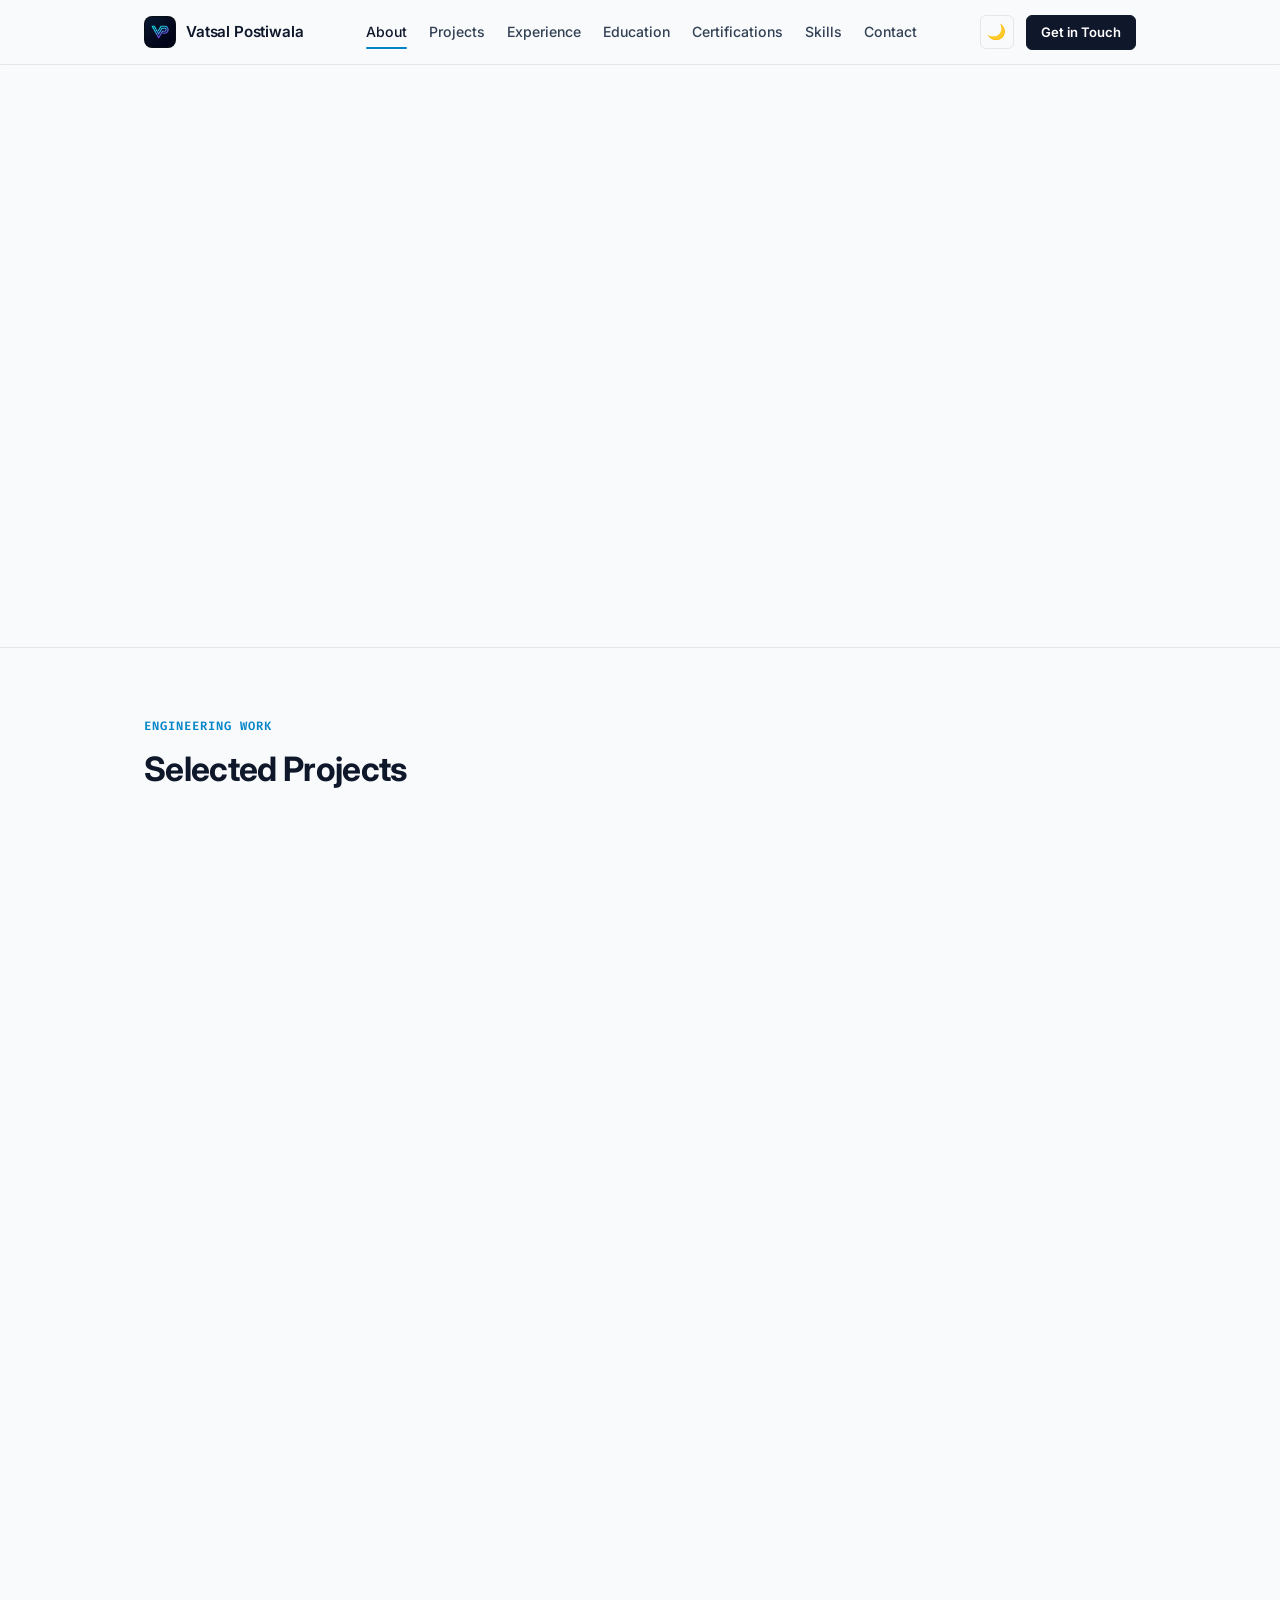
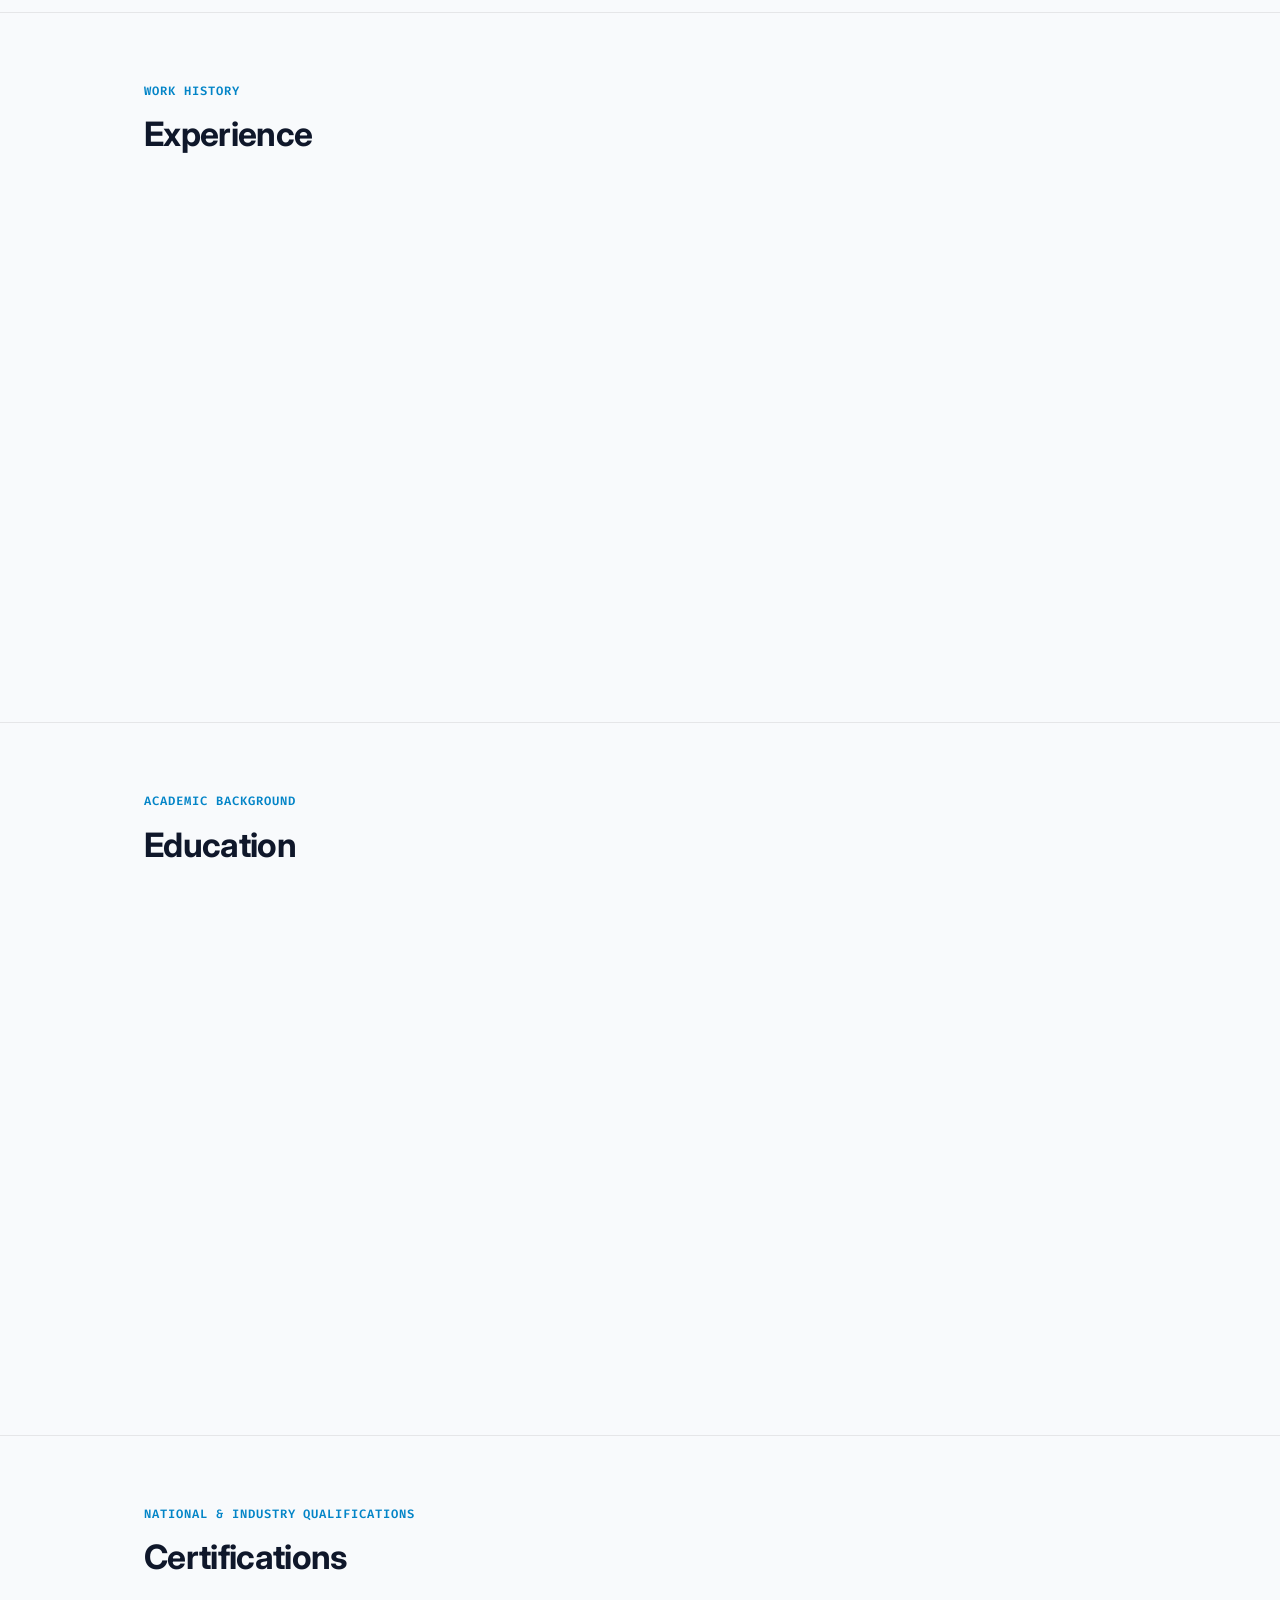
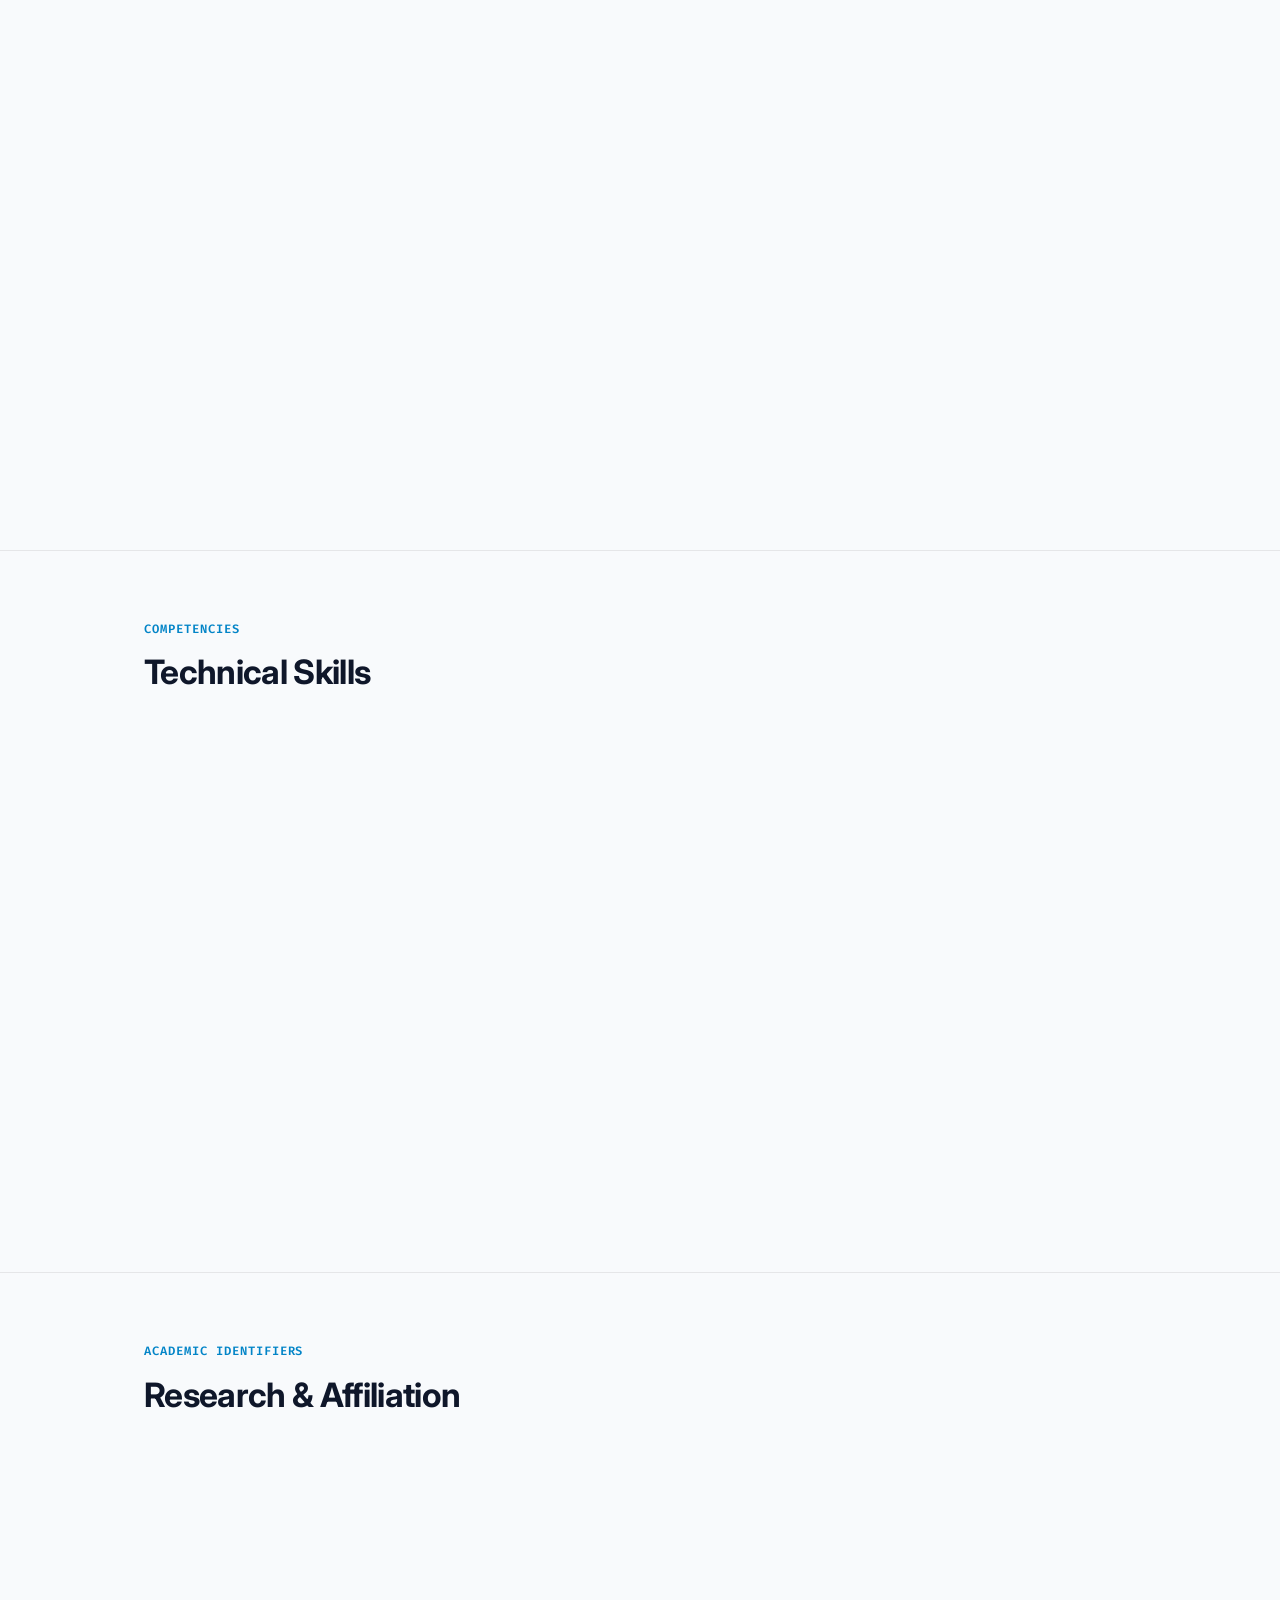
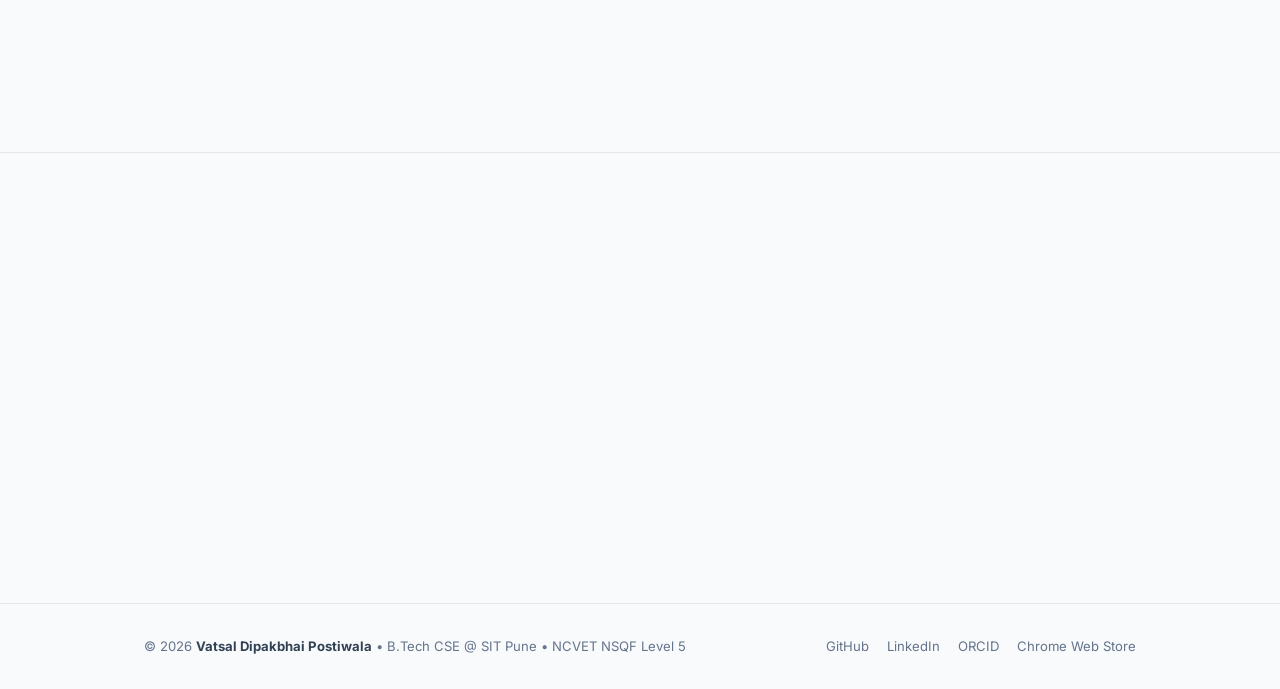
==== commit 56ebcbdd: "refactor: overhaul portfolio to executive Linear/Vercel standard, remove vibe-coded elements" ====
--- a/index.html
+++ b/index.html
@@ -17,6 +17,7 @@
   <meta name="bingbot" content="index, follow, max-snippet:-1, max-image-preview:large, max-video-preview:-1" />
   <meta name="rating" content="general" />
   <meta name="revisit-after" content="2 days" />
+  <meta name="google-site-verification" content="google4d880d1636c19c37" />
 
   <!-- Open Graph / Recruiter Link Preview -->
   <meta property="og:type" content="website" />
@@ -52,7 +53,7 @@
   <link rel="preconnect" href="https://fonts.gstatic.com" crossorigin />
   <link href="https://fonts.googleapis.com/css2?family=Fira+Code:wght@400;500;600&family=Inter:wght@300;400;500;600;700;800&family=Outfit:wght@500;600;700;800;900&display=swap" rel="stylesheet" />
 
-  <link rel="stylesheet" href="style.css?v=4.0" />
+  <link rel="stylesheet" href="style.css?v=5.0" />
 
   <!-- Structured Data (JSON-LD) for Google Knowledge Graph & People Search -->
   <script type="application/ld+json">
@@ -165,32 +166,33 @@
   <!-- Scroll Progress Bar -->
   <div id="scroll-progress"></div>
 
-  <!-- Sticky Glassmorphic Navbar -->
+  <!-- Header / Navigation -->
   <header class="navbar" id="navbar">
     <div class="container nav-content">
       <a href="#about" class="nav-brand" id="brandLink">
-        <div class="brand-badge"><img src="favicon-48x48.png?v=4.0" alt="VP Logo" class="brand-logo-img" width="38" height="38" /></div>
+        <div class="brand-badge">
+          <img src="favicon-48x48.png?v=4.0" alt="VP Monogram" class="brand-logo-img" width="30" height="30" />
+        </div>
         <span class="brand-name">Vatsal Postiwala</span>
       </a>
 
       <nav class="nav-links" id="navLinks" aria-label="Main Navigation">
         <a href="#about" class="nav-item active">About</a>
         <a href="#projects" class="nav-item">Projects</a>
+        <a href="#experience" class="nav-item">Experience</a>
+        <a href="#education" class="nav-item">Education</a>
         <a href="#credentials" class="nav-item">Certifications</a>
-        <a href="#experience" class="nav-item">Experience</a>
         <a href="#skills" class="nav-item">Skills</a>
-        <a href="#research" class="nav-item">Research</a>
+        <a href="#contact" class="nav-item">Contact</a>
       </nav>
 
       <div class="nav-actions">
-        <!-- Dark / Light Mode Toggle Button -->
-        <button class="theme-toggle-btn" id="theme-toggle" title="Toggle Dark / Light Theme" aria-label="Toggle Theme">
+        <button class="theme-toggle-btn" id="theme-toggle" title="Toggle Theme" aria-label="Toggle Theme">
           <span id="theme-icon">☀️</span>
         </button>
 
-        <a href="#contact" class="btn btn-sm btn-primary nav-connect-btn">Connect</a>
-
-        <!-- Mobile Hamburger Toggle -->
+        <a href="#contact" class="btn btn-sm btn-primary nav-cta">Get in Touch</a>
+
         <button class="mobile-menu-btn" id="mobile-menu-btn" aria-label="Toggle Navigation Menu" aria-expanded="false">
           <span class="hamburger-bar"></span>
           <span class="hamburger-bar"></span>
@@ -200,94 +202,73 @@
     </div>
   </header>
 
-  <!-- Mobile Navigation Drawer -->
+  <!-- Mobile Drawer -->
   <div class="mobile-drawer" id="mobile-drawer" role="dialog" aria-label="Mobile Navigation">
-    <a href="#about" class="drawer-link">About Overview</a>
-    <a href="#projects" class="drawer-link">Featured Projects</a>
-    <a href="#credentials" class="drawer-link">NCVET &amp; Certifications</a>
-    <a href="#experience" class="drawer-link">Experience &amp; Education</a>
-    <a href="#skills" class="drawer-link">Skills &amp; Architecture</a>
-    <a href="#research" class="drawer-link">Research &amp; ORCID</a>
-    <a href="#contact" class="drawer-link">Get In Touch</a>
+    <a href="#about" class="drawer-link">About</a>
+    <a href="#projects" class="drawer-link">Projects</a>
+    <a href="#experience" class="drawer-link">Experience</a>
+    <a href="#education" class="drawer-link">Education</a>
+    <a href="#credentials" class="drawer-link">Certifications</a>
+    <a href="#skills" class="drawer-link">Technical Skills</a>
+    <a href="#contact" class="drawer-link">Contact</a>
   </div>
 
   <main id="top">
-    <!-- HERO / ABOUT SECTION -->
+    <!-- HERO SECTION -->
     <section class="hero-section" id="about">
-      <div class="container hero-container">
+      <div class="container">
         <div class="hero-grid">
-          <!-- Left Text Content -->
-          <div class="hero-text-block reveal visible">
-            <div class="status-pill">
+          <!-- Left Column -->
+          <div class="hero-content reveal">
+            <div class="status-badge">
               <span class="status-dot"></span>
-              <span>Open to Internships</span>
-            </div>
-
-            <h1 class="hero-title">
-              Hi, I'm <span class="gradient-text">Vatsal Postiwala</span>
-            </h1>
-
-            <div class="typewriter-row">
-              <span id="typewriter-text">Computer Science &amp; Engineering Student</span>
-              <span class="cursor-caret"></span>
-            </div>
-
-            <p class="hero-bio">
-              Computer Science &amp; Engineering undergraduate at <strong>Symbiosis Institute of Technology (SIT), Pune</strong> and Diploma in IT graduate from <strong>Tapi Diploma Engineering College, Surat</strong>. Experienced in building cross-platform <strong>Flutter &amp; Firebase</strong> mobile apps, full-stack <strong>MERN</strong> web platforms, multi-agent AI workflows, and anti-phishing security backends.
+              <span>Available for Summer / Fall 2026 Internships</span>
+            </div>
+
+            <h1 class="hero-title">Vatsal Postiwala</h1>
+            <p class="hero-role">Computer Science Engineer • AI/ML &amp; Cybersecurity</p>
+
+            <p class="hero-description">
+              Undergraduate at <strong>Symbiosis Institute of Technology (SIT), Pune</strong> and Diploma in IT graduate from <strong>Tapi Diploma Engineering College, Surat</strong>. Creator of <strong>Anti-Phishing AI Guard</strong> (Chrome Web Store). Building production-grade browser defenses, machine learning microservices, and cross-platform mobile systems.
             </p>
 
-            <!-- Verified Profile Badges -->
-            <div class="credentials-bar">
-              <a href="https://github.com/vatsalpostiwala" target="_blank" rel="noopener" class="credential-pill github-pill">
-                <svg class="pill-icon" viewBox="0 0 16 16" fill="currentColor"><path d="M8 0C3.58 0 0 3.58 0 8c0 3.54 2.29 6.53 5.47 7.59.4.07.55-.17.55-.38 0-.19-.01-.82-.01-1.49-2.01.37-2.53-.49-2.69-.94-.09-.23-.48-.94-.82-1.13-.28-.15-.68-.52-.01-.53.63-.01 1.08.58 1.23.82.72 1.21 1.87.87 2.33.66.07-.52.28-.87.51-1.07-1.78-.2-3.64-.89-3.64-3.95 0-.87.31-1.59.82-2.15-.08-.2-.36-1.02.08-2.12 0 0 .67-.21 2.2.82.64-.18 1.32-.27 2-.27.68 0 1.36.09 2 .27 1.53-1.04 2.2-.82 2.2-.82.44 1.1.16 1.92.08 2.12.51.56.82 1.27.82 2.15 0 3.07-1.87 3.75-3.65 3.95.29.25.54.73.54 1.48 0 1.07-.01 1.93-.01 2.2 0 .21.15.46.55.38A8.013 8.013 0 0016 8c0-4.42-3.58-8-8-8z"/></svg>
-                <span>@vatsalpostiwala</span>
-              </a>
-
-              <a href="https://orcid.org/0009-0007-7965-0995" target="_blank" rel="noopener" class="credential-pill orcid-pill">
-                <svg class="pill-icon orcid-icon" viewBox="0 0 256 256"><path fill="#A6CE39" d="M128 0C57.3 0 0 57.3 0 128s57.3 128 128 128 128-57.3 128-128S198.7 0 128 0zm-35.3 189.5H68.8V79.2h23.9v110.3zm-11.9-125c-7.7 0-14-6.3-14-14s6.3-14 14-14 14 6.3 14 14-6.3 14-14 14zm110.4 125h-23.7V79.2h23.7v16.3c8.1-12.7 20.3-18.4 35.8-18.4 29.4 0 49.3 22 49.3 56.6 0 35.3-20.9 57.8-50.5 57.8-14.9 0-26.9-5.5-34.6-17.7v15.7zm13.1-66.7c0-21.7-11.6-35.6-28.8-35.6-17.4 0-28.8 14.1-28.8 35.6 0 21.3 11.4 35.4 28.8 35.4 17.2 0 28.8-14.1 28.8-35.4z"/></svg>
+            <!-- Social / Academic Proof Links -->
+            <div class="hero-social-links">
+              <a href="https://github.com/vatsalpostiwala" target="_blank" rel="noopener" class="social-pill" title="GitHub Profile">
+                <svg viewBox="0 0 16 16" width="16" height="16" fill="currentColor"><path d="M8 0C3.58 0 0 3.58 0 8c0 3.54 2.29 6.53 5.47 7.59.4.07.55-.17.55-.38 0-.19-.01-.82-.01-1.49-2.01.37-2.53-.49-2.69-.94-.09-.23-.48-.94-.82-1.13-.28-.15-.68-.52-.01-.53.63-.01 1.08.58 1.23.82.72 1.21 1.87.87 2.33.66.07-.52.28-.87.51-1.07-1.78-.2-3.64-.89-3.64-3.95 0-.87.31-1.59.82-2.15-.08-.2-.36-1.02.08-2.12 0 0 .67-.21 2.2.82.64-.18 1.32-.27 2-.27.68 0 1.36.09 2 .27 1.53-1.04 2.2-.82 2.2-.82.44 1.1.16 1.92.08 2.12.51.56.82 1.27.82 2.15 0 3.07-1.87 3.75-3.65 3.95.29.25.54.73.54 1.48 0 1.07-.01 1.93-.01 2.2 0 .21.15.46.55.38A8.013 8.013 0 0016 8c0-4.42-3.58-8-8-8z"/></svg>
+                <span>github.com/vatsalpostiwala</span>
+              </a>
+
+              <a href="https://www.linkedin.com/in/vatsal-postiwala" target="_blank" rel="noopener" class="social-pill" title="LinkedIn Profile">
+                <svg viewBox="0 0 24 24" width="16" height="16" fill="currentColor"><path d="M19 3a2 2 0 0 1 2 2v14a2 2 0 0 1-2 2H5a2 2 0 0 1-2-2V5a2 2 0 0 1 2-2h14m-.5 15.5v-5.3a3.26 3.26 0 0 0-3.26-3.26c-.85 0-1.84.52-2.28 1.3v-1.11h-2.79v8.37h2.79v-4.93c0-.77.62-1.4 1.39-1.4a1.4 1.4 0 0 1 1.4 1.4v4.93h2.75M6.88 8.56a1.68 1.68 0 0 0 1.68-1.68c0-.93-.75-1.69-1.68-1.69a1.69 1.69 0 0 0-1.69 1.69c0 .93.76 1.68 1.69 1.68m1.39 9.94v-8.37H5.5v8.37h2.77z"/></svg>
+                <span>linkedin.com/in/vatsal-postiwala</span>
+              </a>
+
+              <a href="https://orcid.org/0009-0007-7965-0995" target="_blank" rel="noopener" class="social-pill" title="ORCID Researcher Record">
+                <svg viewBox="0 0 256 256" width="16" height="16"><path fill="#A6CE39" d="M128 0C57.3 0 0 57.3 0 128s57.3 128 128 128 128-57.3 128-128S198.7 0 128 0zm-35.3 189.5H68.8V79.2h23.9v110.3zm-11.9-125c-7.7 0-14-6.3-14-14s6.3-14 14-14 14 6.3 14 14-6.3 14-14 14zm110.4 125h-23.7V79.2h23.7v16.3c8.1-12.7 20.3-18.4 35.8-18.4 29.4 0 49.3 22 49.3 56.6 0 35.3-20.9 57.8-50.5 57.8-14.9 0-26.9-5.5-34.6-17.7v15.7zm13.1-66.7c0-21.7-11.6-35.6-28.8-35.6-17.4 0-28.8 14.1-28.8 35.6 0 21.3 11.4 35.4 28.8 35.4 17.2 0 28.8-14.1 28.8-35.4z"/></svg>
                 <span>ORCID: 0009-0007-7965-0995</span>
               </a>
-
-              <a href="https://www.linkedin.com/in/vatsal-postiwala" target="_blank" rel="noopener" class="credential-pill linkedin-pill">
-                <svg class="pill-icon" viewBox="0 0 24 24" fill="currentColor"><path d="M19 3a2 2 0 0 1 2 2v14a2 2 0 0 1-2 2H5a2 2 0 0 1-2-2V5a2 2 0 0 1 2-2h14m-.5 15.5v-5.3a3.26 3.26 0 0 0-3.26-3.26c-.85 0-1.84.52-2.28 1.3v-1.11h-2.79v8.37h2.79v-4.93c0-.77.62-1.4 1.39-1.4a1.4 1.4 0 0 1 1.4 1.4v4.93h2.75M6.88 8.56a1.68 1.68 0 0 0 1.68-1.68c0-.93-.75-1.69-1.68-1.69a1.69 1.69 0 0 0-1.69 1.69c0 .93.76 1.68 1.69 1.68m1.39 9.94v-8.37H5.5v8.37h2.77z"/></svg>
-                <span>LinkedIn</span>
-              </a>
-            </div>
-
-            <!-- Call to Actions -->
-            <div class="hero-cta">
-              <a href="#projects" class="btn btn-primary">Explore Projects ↓</a>
-              <a href="https://chromewebstore.google.com/detail/anti-phishing-ai-guard/hacojgdkakkkjlbiakmdnigchjlaikkh" target="_blank" rel="noopener" class="btn btn-outline">Anti-Phishing AI Guard ↗</a>
-              <a href="#contact" class="btn btn-secondary">Contact Vatsal</a>
-            </div>
-          </div>
-
-          <!-- Right Executive Profile Card with Real Photo -->
-          <div class="hero-photo-block reveal visible">
-            <div class="profile-card">
-              <div class="avatar-ring">
-                <img src="assets/profile.jpg" alt="Vatsal Dipakbhai Postiwala" class="profile-avatar-img" />
-              </div>
-              <h2 class="profile-name">Vatsal Dipakbhai Postiwala</h2>
-              <p class="profile-subtitle">Computer Science Engineer • AI/ML &amp; Cybersecurity</p>
-
-              <div class="profile-meta-list">
-                <div class="meta-item">
-                  <span class="meta-icon">🎓</span>
-                  <div><strong>B.Tech in Computer Science &amp; Eng.</strong><br/>Symbiosis Institute of Technology, Pune</div>
-                </div>
-                <div class="meta-item">
-                  <span class="meta-icon">💼</span>
-                  <div><strong>Intern – Flutter Developer</strong><br/>Leaf Drive IT Solution, Surat (2025)</div>
-                </div>
-                <div class="meta-item">
-                  <span class="meta-icon">🏅</span>
-                  <div><strong>NCVET NSQF Level 5 (540 Hrs)</strong><br/>Application Developer Web Mobile (Grade B)</div>
-                </div>
-                <div class="meta-item">
-                  <span class="meta-icon">🛡️</span>
-                  <div><strong>Creator of Anti-Phishing AI Guard</strong><br/>Live on Chrome Web Store &amp; Render Cloud</div>
-                </div>
+            </div>
+
+            <!-- CTAs -->
+            <div class="hero-actions">
+              <a href="#projects" class="btn btn-primary">View Projects ↓</a>
+              <a href="https://chromewebstore.google.com/detail/anti-phishing-ai-guard/hacojgdkakkkjlbiakmdnigchjlaikkh" target="_blank" rel="noopener" class="btn btn-secondary">
+                Chrome Extension ↗
+              </a>
+              <a href="#contact" class="btn btn-ghost">Contact Me</a>
+            </div>
+          </div>
+
+          <!-- Right Column: Clean Portrait Frame -->
+          <div class="hero-portrait-col reveal">
+            <div class="portrait-card">
+              <div class="portrait-img-wrapper">
+                <img src="assets/profile.jpg" alt="Vatsal Postiwala" class="portrait-img" width="320" height="320" />
+              </div>
+              <div class="portrait-caption">
+                <div class="caption-name">Vatsal Postiwala</div>
+                <div class="caption-sub">B.Tech CSE @ SIT Pune • NCVET NSQF Level 5</div>
               </div>
             </div>
           </div>
@@ -295,386 +276,349 @@
       </div>
     </section>
 
-    <!-- QUANTIFIED IMPACT STATS -->
-    <div class="container">
-      <div class="stats-grid reveal">
-        <div class="stat-card">
-          <div class="stat-number">540 Hrs</div>
-          <div class="stat-label">NCVET NSQF Level 5 Certified Training (18 Credits)</div>
-        </div>
-        <div class="stat-card">
-          <div class="stat-number">45 Days</div>
-          <div class="stat-label">Production Flutter &amp; Firebase Industry Internship</div>
-        </div>
-        <div class="stat-card">
-          <div class="stat-number">Live</div>
-          <div class="stat-label">Chrome Web Store Extension + Render Cloud API</div>
-        </div>
-        <div class="stat-card">
-          <div class="stat-number">ORCID</div>
-          <div class="stat-label">Verified Scholarly Research Identifier</div>
-        </div>
-      </div>
-    </div>
-
-    <!-- TECH MARQUEE -->
-    <div class="marquee-wrapper reveal" aria-label="Core Technologies Marquee">
-      <div class="marquee-track">
-        <span class="tech-pill"><span class="tech-dot"></span>Flutter &amp; Dart</span>
-        <span class="tech-pill"><span class="tech-dot"></span>FastAPI &amp; XGBoost ML</span>
-        <span class="tech-pill"><span class="tech-dot"></span>Firebase Auth &amp; Firestore</span>
-        <span class="tech-pill"><span class="tech-dot"></span>Chrome Extension MV3</span>
-        <span class="tech-pill"><span class="tech-dot"></span>MERN Stack &amp; MongoDB Atlas</span>
-        <span class="tech-pill"><span class="tech-dot"></span>Multi-Agent AI Systems</span>
-        <span class="tech-pill"><span class="tech-dot"></span>Core Java &amp; DSA</span>
-        <span class="tech-pill"><span class="tech-dot"></span>SQL &amp; Relational DBMS</span>
-        <span class="tech-pill"><span class="tech-dot"></span>Render Cloud &amp; Git</span>
-        <!-- Duplicate for Infinite Loop -->
-        <span class="tech-pill"><span class="tech-dot"></span>Flutter &amp; Dart</span>
-        <span class="tech-pill"><span class="tech-dot"></span>FastAPI &amp; XGBoost ML</span>
-        <span class="tech-pill"><span class="tech-dot"></span>Firebase Auth &amp; Firestore</span>
-        <span class="tech-pill"><span class="tech-dot"></span>Chrome Extension MV3</span>
-        <span class="tech-pill"><span class="tech-dot"></span>MERN Stack &amp; MongoDB Atlas</span>
-        <span class="tech-pill"><span class="tech-dot"></span>Multi-Agent AI Systems</span>
-        <span class="tech-pill"><span class="tech-dot"></span>Core Java &amp; DSA</span>
-        <span class="tech-pill"><span class="tech-dot"></span>SQL &amp; Relational DBMS</span>
-        <span class="tech-pill"><span class="tech-dot"></span>Render Cloud &amp; Git</span>
-      </div>
-    </div>
-
-    <!-- FEATURED & OPEN-SOURCE PROJECTS -->
+    <!-- SELECTED PROJECTS -->
     <section class="section" id="projects">
       <div class="container">
-        <div class="section-header">
-          <div>
-            <span class="section-eyebrow">Production Systems &amp; Open Source</span>
-            <h2 class="section-title">Flagship Systems &amp; Repositories</h2>
-          </div>
-          <div class="filter-bar">
-            <span class="badge badge-accent">⚡ Active Production Repositories</span>
-          </div>
-        </div>
-
-        <!-- Flagship Card: Anti-Phishing AI Guard -->
-        <div class="flagship-banner reveal">
-          <div>
-            <div class="featured-badges">
-              <span class="badge badge-accent">🚀 Live on Chrome Web Store</span>
-              <span class="badge badge-live">Cloud API: 200 OK</span>
-              <span class="badge badge-tech">FastAPI</span>
-              <span class="badge badge-tech">XGBoost</span>
-              <span class="badge badge-tech">Manifest V3</span>
-            </div>
-
-            <h3 class="flagship-title">Anti-Phishing AI Guard — Intelligent Pre-Navigation Threat Blocker</h3>
-            <p class="flagship-desc">
-              High-speed browser defense extension stopping zero-day phishing attacks before page execution. Extracts lexical, domain entropy, and TLS signatures, submitting URLs to an asynchronous FastAPI backend running a trained XGBoost machine learning classifier on Render.
+        <div class="section-heading">
+          <span class="section-eyebrow">Engineering Work</span>
+          <h2 class="section-title">Selected Projects</h2>
+        </div>
+
+        <!-- Featured Project: Anti-Phishing AI Guard -->
+        <article class="featured-project-card reveal">
+          <div class="featured-project-header">
+            <div class="project-tags">
+              <span class="tag-accent">Chrome Extension (MV3)</span>
+              <span class="tag">FastAPI</span>
+              <span class="tag">XGBoost ML</span>
+              <span class="tag">Render Cloud</span>
+            </div>
+            <div class="project-status">
+              <span class="status-live-dot"></span>
+              <span>Production Live</span>
+            </div>
+          </div>
+
+          <h3 class="featured-project-title">
+            <a href="https://chromewebstore.google.com/detail/anti-phishing-ai-guard/hacojgdkakkkjlbiakmdnigchjlaikkh" target="_blank" rel="noopener">
+              Anti-Phishing AI Guard — Intelligent Pre-Navigation Threat Blocker
+            </a>
+          </h3>
+
+          <p class="featured-project-desc">
+            Engineered a high-speed browser defense extension stopping zero-day phishing attacks before page execution. Extracts lexical, domain entropy, and TLS signatures on client navigation, submitting URLs to an asynchronous FastAPI backend running a trained XGBoost machine learning classifier on Render with under 50ms average inference latency.
+          </p>
+
+          <div class="spec-grid">
+            <div class="spec-box">
+              <span class="spec-value">&lt; 50ms</span>
+              <span class="spec-label">Inference Latency</span>
+            </div>
+            <div class="spec-box">
+              <span class="spec-value">100%</span>
+              <span class="spec-label">Pre-Navigation Interception</span>
+            </div>
+            <div class="spec-box">
+              <span class="spec-value">MIT</span>
+              <span class="spec-label">Open Source License</span>
+            </div>
+          </div>
+
+          <div class="project-actions">
+            <a href="https://chromewebstore.google.com/detail/anti-phishing-ai-guard/hacojgdkakkkjlbiakmdnigchjlaikkh" target="_blank" rel="noopener" class="btn btn-sm btn-primary">
+              Chrome Web Store ↗
+            </a>
+            <a href="https://github.com/vatsalpostiwala/anti-phishing-backend" target="_blank" rel="noopener" class="btn btn-sm btn-secondary">
+              Backend Source Code ↗
+            </a>
+            <a href="https://anti-phishing-api.onrender.com/health" target="_blank" rel="noopener" class="btn btn-sm btn-ghost">
+              API Health Endpoint ↗
+            </a>
+          </div>
+        </article>
+
+        <!-- Secondary Projects Grid -->
+        <div class="projects-grid">
+          <!-- NutriGuide -->
+          <article class="project-card reveal">
+            <div class="project-card-header">
+              <span class="category-pill">HealthTech Platform</span>
+              <span class="project-meta-label">Collaborative</span>
+            </div>
+            <h3 class="project-card-title">
+              <a href="https://github.com/Tejas2305/NutriGuide" target="_blank" rel="noopener">
+                NutriGuide — Smart Nutrition Companion
+              </a>
+            </h3>
+            <p class="project-card-desc">
+              Collaborative dietary analytics and health tracking application providing personalized macronutrient recommendations backed by MongoDB Atlas cloud storage.
             </p>
-
-            <div class="featured-highlights">
-              <div class="highlight-item">
-                <span class="highlight-num">&lt; 50ms</span>
-                <span class="highlight-label">Inference Latency</span>
-              </div>
-              <div class="highlight-item">
-                <span class="highlight-num">100%</span>
-                <span class="highlight-label">Pre-Navigation Block</span>
-              </div>
-              <div class="highlight-item">
-                <span class="highlight-num">MIT</span>
-                <span class="highlight-label">Open Source License</span>
-              </div>
-            </div>
-
-            <div class="flagship-actions">
-              <a href="https://chromewebstore.google.com/detail/anti-phishing-ai-guard/hacojgdkakkkjlbiakmdnigchjlaikkh" target="_blank" rel="noopener" class="btn btn-primary">
-                Get on Chrome Web Store ↗
-              </a>
-              <a href="https://github.com/vatsalpostiwala/anti-phishing-backend" target="_blank" rel="noopener" class="btn btn-outline">
-                Backend Source Code ↗
-              </a>
-              <a href="https://anti-phishing-api.onrender.com/health" target="_blank" rel="noopener" class="btn btn-secondary">
-                Live Health API ↗
-              </a>
-            </div>
-          </div>
-        </div>
-
-        <!-- Projects Grid -->
-        <div class="projects-grid" id="projects-grid">
-          <!-- NutriGuide -->
-          <article class="project-card reveal" data-category="web">
-            <div>
-              <div class="project-top">
-                <span class="project-badge">HealthTech System</span>
-                <span class="project-tech-meta">Python • MongoDB</span>
-              </div>
-              <h3 class="project-title">
-                <a href="https://github.com/Tejas2305/NutriGuide" target="_blank" rel="noopener">NutriGuide — Smart Nutrition Companion</a>
-              </h3>
-              <p class="project-desc">
-                Collaborative dietary analytics and health tracking application providing personalized macronutrient recommendations backed by MongoDB Atlas cloud storage.
-              </p>
-            </div>
-            <div>
-              <div class="project-tags">
-                <span class="tag">Full-Stack</span>
-                <span class="tag">MongoDB Atlas</span>
-                <span class="tag">HealthTech</span>
-              </div>
-              <div class="project-links">
-                <a href="https://github.com/Tejas2305/NutriGuide" target="_blank" rel="noopener">View Repository ↗</a>
-                <span style="color:var(--text-muted);">Collaborator</span>
-              </div>
+            <div class="project-tags">
+              <span class="tag">Python</span>
+              <span class="tag">MongoDB Atlas</span>
+              <span class="tag">HealthTech</span>
+            </div>
+            <div class="project-card-footer">
+              <a href="https://github.com/Tejas2305/NutriGuide" target="_blank" rel="noopener" class="card-link">
+                View Repository ↗
+              </a>
             </div>
           </article>
 
           <!-- Maa Modheshwari Travels -->
-          <article class="project-card reveal" data-category="web">
-            <div>
-              <div class="project-top">
-                <span class="project-badge">Production Web</span>
-                <span class="project-tech-meta">Commercial Platform</span>
-              </div>
-              <h3 class="project-title">
-                <a href="https://github.com/maamodheshwaritravels/maa-modheshwari-travels" target="_blank" rel="noopener">Maa Modheshwari Travels Web Platform</a>
-              </h3>
-              <p class="project-desc">
-                Production web portal and booking inquiry system built for Maa Modheshwari Travels (Surat), driving organic customer search discovery and fleet showcases.
-              </p>
-            </div>
-            <div>
-              <div class="project-tags">
-                <span class="tag">Web Platform</span>
-                <span class="tag">Responsive UI</span>
-                <span class="tag">Local SEO</span>
-              </div>
-              <div class="project-links">
-                <a href="https://github.com/maamodheshwaritravels/maa-modheshwari-travels" target="_blank" rel="noopener">View Repository ↗</a>
-                <span style="color:var(--text-muted);">Surat, GJ</span>
-              </div>
+          <article class="project-card reveal">
+            <div class="project-card-header">
+              <span class="category-pill">Commercial Web</span>
+              <span class="project-meta-label">Production Client</span>
+            </div>
+            <h3 class="project-card-title">
+              <a href="https://github.com/maamodheshwaritravels/maa-modheshwari-travels" target="_blank" rel="noopener">
+                Maa Modheshwari Travels Web Platform
+              </a>
+            </h3>
+            <p class="project-card-desc">
+              Production web portal and booking inquiry system built for Maa Modheshwari Travels in Surat, driving organic customer search discovery and fleet showcases.
+            </p>
+            <div class="project-tags">
+              <span class="tag">Web Platform</span>
+              <span class="tag">Responsive UI</span>
+              <span class="tag">Local SEO</span>
+            </div>
+            <div class="project-card-footer">
+              <a href="https://github.com/maamodheshwaritravels/maa-modheshwari-travels" target="_blank" rel="noopener" class="card-link">
+                View Repository ↗
+              </a>
             </div>
           </article>
-
         </div>
       </div>
     </section>
 
-    <!-- VERIFIED CERTIFICATIONS SECTION (SKILL INDIA & LEAF DRIVE) -->
+    <!-- EXPERIENCE SECTION -->
+    <section class="section" id="experience">
+      <div class="container">
+        <div class="section-heading">
+          <span class="section-eyebrow">Work History</span>
+          <h2 class="section-title">Experience</h2>
+        </div>
+
+        <div class="resume-flow">
+          <!-- Leaf Drive IT Solution -->
+          <div class="resume-card reveal">
+            <div class="resume-header">
+              <div>
+                <h3 class="resume-role">Flutter Application Developer Intern</h3>
+                <div class="resume-company">
+                  <a href="https://www.leafdrive.co.in" target="_blank" rel="noopener">Leaf Drive IT Solution</a> • Nanpura, Surat, Gujarat
+                </div>
+              </div>
+              <div class="resume-meta">
+                <span class="date-badge">May 2024 – July 2024 (45 Days)</span>
+              </div>
+            </div>
+            <ul class="resume-bullets">
+              <li>Designed and implemented responsive cross-platform mobile UI screens using Flutter Material 3 widgets and custom component hierarchies.</li>
+              <li>Integrated Firebase Authentication and Cloud Firestore for low-latency session persistence and real-time state synchronization.</li>
+              <li>Profiled Android builds, optimized rendering performance across multiple target devices, and collaborated in daily agile sprint reviews.</li>
+            </ul>
+          </div>
+
+          <!-- Anti-Phishing AI Guard -->
+          <div class="resume-card reveal">
+            <div class="resume-header">
+              <div>
+                <h3 class="resume-role">Creator &amp; Lead Engineer — Anti-Phishing AI Guard</h3>
+                <div class="resume-company">
+                  <a href="https://chromewebstore.google.com/detail/anti-phishing-ai-guard/hacojgdkakkkjlbiakmdnigchjlaikkh" target="_blank" rel="noopener">Chrome Web Store &amp; Render Cloud</a> • Open Source
+                </div>
+              </div>
+              <div class="resume-meta">
+                <span class="date-badge">2024 – Present</span>
+              </div>
+            </div>
+            <ul class="resume-bullets">
+              <li>Architected pre-navigation browser threat blocker using Chrome Manifest V3 APIs to intercept suspicious URLs prior to network execution.</li>
+              <li>Trained and tuned an XGBoost machine learning classifier on lexical and domain entropy heuristics; served via an asynchronous FastAPI backend deployed on Render.</li>
+            </ul>
+          </div>
+        </div>
+      </div>
+    </section>
+
+    <!-- EDUCATION SECTION -->
+    <section class="section" id="education">
+      <div class="container">
+        <div class="section-heading">
+          <span class="section-eyebrow">Academic Background</span>
+          <h2 class="section-title">Education</h2>
+        </div>
+
+        <div class="resume-flow">
+          <!-- Symbiosis Institute of Technology -->
+          <div class="resume-card reveal">
+            <div class="resume-header">
+              <div>
+                <h3 class="resume-role">Bachelor of Technology (B.Tech) in Computer Science &amp; Engineering</h3>
+                <div class="resume-company">
+                  <a href="https://www.sitpune.edu.in" target="_blank" rel="noopener">Symbiosis Institute of Technology (SIT), Pune</a> • Symbiosis International (Deemed University)
+                </div>
+              </div>
+              <div class="resume-meta">
+                <span class="date-badge">2025 – 2029 (Lateral Entry / DSY)</span>
+              </div>
+            </div>
+            <div class="resume-details-text">
+              Direct Second Year engineering admission at the flagship Lavale Campus in Pune (PRN: 26070122509).
+            </div>
+            <ul class="resume-bullets">
+              <li>Core Coursework: Data Structures &amp; Algorithms, Core Java Systems, Relational Database Management Systems (DBMS), and Operating Systems.</li>
+              <li>Undergraduate Research: Machine learning heuristics for client-side phishing mitigation and prompt defense in multimodal LLMs (<a href="https://orcid.org/0009-0007-7965-0995" target="_blank" rel="noopener">ORCID: 0009-0007-7965-0995</a>).</li>
+            </ul>
+          </div>
+
+          <!-- Tapi Diploma Engineering College -->
+          <div class="resume-card reveal">
+            <div class="resume-header">
+              <div>
+                <h3 class="resume-role">Diploma in Information Technology</h3>
+                <div class="resume-company">
+                  Tapi Diploma Engineering College (TDEC), Surat • Gujarat Technological University (GTU)
+                </div>
+              </div>
+              <div class="resume-meta">
+                <span class="date-badge">2022 – 2025</span>
+              </div>
+            </div>
+            <ul class="resume-bullets">
+              <li>Completed intensive 6-semester engineering diploma focused on Mobile Application Development (Flutter &amp; Dart), Web Architecture, and Relational Databases.</li>
+              <li>Awarded the 540-hour national NCVET / NASSCOM NSQF Level 5 qualification alongside diploma coursework.</li>
+            </ul>
+          </div>
+        </div>
+      </div>
+    </section>
+
+    <!-- VERIFIED CERTIFICATIONS -->
     <section class="section" id="credentials">
       <div class="container">
-        <div class="section-header">
-          <div>
-            <span class="section-eyebrow">National Qualifications &amp; Industry Experience</span>
-            <h2 class="section-title">Verified Certifications</h2>
-          </div>
-        </div>
-
-        <div class="primary-creds-grid">
-          <!-- Featured Skill India Card with Direct QR Link -->
-          <div class="cred-featured reveal">
-            <span class="cred-ribbon">🇮🇳 Government of India • NCVET NSQF Level 5</span>
+        <div class="section-heading">
+          <span class="section-eyebrow">National &amp; Industry Qualifications</span>
+          <h2 class="section-title">Certifications</h2>
+        </div>
+
+        <div class="creds-grid">
+          <!-- Skill India / NCVET -->
+          <div class="cred-card reveal">
+            <div class="cred-badge-row">
+              <span class="badge-official">NCVET &amp; NASSCOM NSQF Level 5</span>
+              <span class="cred-date">Issued Jan 2025</span>
+            </div>
             <h3 class="cred-title">Application Developer – Web &amp; Mobile</h3>
-            <div class="cred-issuer">Skill India / NCVET &amp; IT-ITeS SSC NASSCOM (PMKVY Scheme)</div>
-            <p class="cred-details">
-              Completed <strong>540 Hours</strong> of national competency-based engineering training and cleared rigorous assessment carrying <strong>18 Credits at NSQF Level 5</strong> (Grade B), issued on <strong>15 January 2025</strong> via Shree Swami Atmanand Saraswati Institute of Technology (SSASIT), Surat.
+            <div class="cred-org">Skill India / IT-ITeS SSC NASSCOM • Government of India</div>
+            <p class="cred-desc">
+              Completed <strong>540 Hours</strong> of national competency-based training carrying <strong>18 Credits at NSQF Level 5</strong> (Grade B) via SSASIT Surat.
             </p>
-            <div class="cred-id">Certificate No: AEGJA0021QG-05-IT-00512-2023-V1.1-NASSCOM-006072</div>
-            <div class="cert-footer-action" style="margin-top:16px;">
+            <div class="cred-id">Certificate ID: AEGJA0021QG-05-IT-00512-2023-V1.1-NASSCOM-006072</div>
+            <div class="cred-action">
               <a href="https://admin.skillindiadigital.gov.in/documentverificationbyQR?content=[base64]%3D%3D" target="_blank" rel="noopener" class="btn btn-sm btn-primary">
                 Verify on Skill India Digital ↗
               </a>
             </div>
           </div>
 
-          <!-- Leaf Drive Internship Certificate Card -->
-          <div class="cred-featured reveal">
-            <span class="cred-ribbon">💼 Verified Industry Internship • 45 Days</span>
+          <!-- Leaf Drive Internship -->
+          <div class="cred-card reveal">
+            <div class="cred-badge-row">
+              <span class="badge-official">Industry Tenure</span>
+              <span class="cred-date">Issued July 2024</span>
+            </div>
             <h3 class="cred-title">Flutter Application Developer Intern</h3>
-            <div class="cred-issuer">Leaf Drive IT Solution, Surat (www.leafdrive.co.in)</div>
-            <p class="cred-details">
-              Delivered production Flutter UI component hierarchies, real-time Firebase Authentication, Cloud Firestore database operations, and device-level Android profiling across 45 days (27 May 2024 – 08 July 2024) under CEO Mr. Mihir M. Parmar.
+            <div class="cred-org">Leaf Drive IT Solution, Surat</div>
+            <p class="cred-desc">
+              Verified 45-day industry tenure (27 May 2024 – 08 July 2024) delivering production Flutter UI screens and real-time Firebase backend integrations.
             </p>
-            <div class="cred-id">Issued: July 9, 2024 • Verified Flutter Industry Tenure</div>
-            <div class="cert-footer-action" style="margin-top:16px;">
-              <a href="https://www.leafdrive.co.in" target="_blank" rel="noopener" class="btn btn-sm btn-outline">
-                Visit Company Website ↗
-              </a>
-            </div>
-          </div>
-        </div>
-
-        <!-- Secondary Credential Grid -->
-        <div class="projects-grid" style="margin-top:22px;">
-          <div class="project-card reveal">
-            <div class="project-top">
-              <span class="project-badge">Full-Stack MERN</span>
-              <span style="color:var(--text-muted); font-size:0.8rem;">October 2026</span>
-            </div>
-            <h4 class="project-title">Full Stack Web Development (MERN Stack)</h4>
-            <p class="project-desc">Great Learning Academy • MongoDB, Express.js, React.js &amp; Node.js architecture.</p>
-          </div>
-
-          <div class="project-card reveal">
-            <div class="project-top">
-              <span class="project-badge">Software Engineering</span>
-              <span style="color:var(--text-muted); font-size:0.8rem;">September 2026</span>
-            </div>
-            <h4 class="project-title">Introduction to Software Engineering</h4>
-            <p class="project-desc">Coursera • Software Development Life Cycle (SDLC), Agile Sprints, &amp; Architecture.</p>
-          </div>
-
-          <div class="project-card reveal">
-            <div class="project-top">
-              <span class="project-badge">Student Developer</span>
-              <span style="color:var(--text-muted); font-size:0.8rem;">Global Campus</span>
-            </div>
-            <h4 class="project-title">GitHub Global Campus Student Developer</h4>
-            <p class="project-desc">GitHub Education (@vatsalpostiwala) • GitHub Copilot &amp; Cloud Developer Pack.</p>
+            <div class="cred-id">Verified by CEO Mr. Mihir M. Parmar</div>
+            <div class="cred-action">
+              <a href="https://www.leafdrive.co.in" target="_blank" rel="noopener" class="btn btn-sm btn-secondary">
+                Company Website ↗
+              </a>
+            </div>
+          </div>
+        </div>
+
+        <!-- Additional Credentials List -->
+        <div class="mini-creds-grid">
+          <div class="mini-cred-item reveal">
+            <div class="mini-cred-title">Full Stack Web Development (MERN Stack)</div>
+            <div class="mini-cred-meta">Great Learning Academy • MongoDB, Express.js, React.js, Node.js</div>
+          </div>
+          <div class="mini-cred-item reveal">
+            <div class="mini-cred-title">Introduction to Software Engineering</div>
+            <div class="mini-cred-meta">Coursera • Software Development Life Cycle (SDLC) &amp; Agile Architecture</div>
+          </div>
+          <div class="mini-cred-item reveal">
+            <div class="mini-cred-title">GitHub Global Campus Student Developer</div>
+            <div class="mini-cred-meta">GitHub Education (@vatsalpostiwala) • Cloud Developer Suite</div>
           </div>
         </div>
       </div>
     </section>
 
-    <!-- EXPERIENCE & EDUCATION TIMELINE -->
-    <section class="section" id="experience">
-      <div class="container">
-        <div class="section-header">
-          <div>
-            <span class="section-eyebrow">Career &amp; Academic Journey</span>
-            <h2 class="section-title">Experience &amp; Education</h2>
-          </div>
-        </div>
-
-        <div class="timeline-grid">
-          <!-- Experience Column -->
-          <div class="timeline-col reveal">
-            <h3>💼 Professional Engineering Experience</h3>
-            <div class="timeline">
-              <div class="timeline-item">
-                <span class="timeline-date">27 May 2024 – 08 July 2024 (45 Days)</span>
-                <div class="timeline-role">Intern – Flutter Developer</div>
-                <div class="timeline-org">
-                  <a href="https://www.leafdrive.co.in" target="_blank" rel="noopener">Leaf Drive IT Solution</a> • Nanpura, Surat, Gujarat
-                </div>
-                <ul class="timeline-list">
-                  <li>Designed responsive, cross-platform mobile UI screens using Flutter Material 3 widgets and custom component hierarchies.</li>
-                  <li>Integrated <strong>Firebase Authentication</strong> and <strong>Cloud Firestore</strong> for low-latency session persistence.</li>
-                  <li>Debugged, tested, and optimized mobile applications across devices while participating in sprint reviews.</li>
-                </ul>
-              </div>
-
-              <div class="timeline-item">
-                <span class="timeline-date">2024 – Present</span>
-                <div class="timeline-role">Creator &amp; Maintainer — Anti-Phishing AI Guard</div>
-                <div class="timeline-org">
-                  <a href="https://github.com/vatsalpostiwala/anti-phishing-backend" target="_blank" rel="noopener">Chrome Web Store &amp; Render Cloud</a>
-                </div>
-                <ul class="timeline-list">
-                  <li>Engineered pre-navigation browser threat blocker combining Chrome MV3 telemetry with FastAPI + XGBoost on Render.</li>
-                  <li>Collaborated across open-source and team repositories including <code>Tejas2305/NutriGuide</code> and client web deployments.</li>
-                </ul>
-              </div>
-            </div>
-          </div>
-
-          <!-- Education Column -->
-          <div class="timeline-col reveal">
-            <h3>🎓 Academic Qualifications</h3>
-            <div class="timeline">
-              <div class="timeline-item highlight-card">
-                <span class="timeline-date">2025 – 2029 (Lateral Entry / DSY)</span>
-                <div class="timeline-role">B.Tech in Computer Science &amp; Engineering</div>
-                <div class="timeline-org">
-                  <a href="https://www.sitpune.edu.in" target="_blank" rel="noopener">Symbiosis Institute of Technology (SIT), Pune</a>
-                </div>
-                <p style="font-size:0.84rem; color:var(--text-muted); margin-bottom:8px;">Symbiosis International (Deemed University) • PRN: 26070122509</p>
-                <ul class="timeline-list">
-                  <li>Direct Second Year Engineering at the flagship Lavale Campus in Pune.</li>
-                  <li>Coursework: Advanced Data Structures &amp; Algorithms, Core Java Systems, Relational DBMS, and OS Internals.</li>
-                  <li>Undergraduate Research: Pre-navigation browser heuristics and LLM prompt injection defenses (ORCID 0009-0007-7965-0995).</li>
-                </ul>
-              </div>
-
-              <div class="timeline-item">
-                <span class="timeline-date">2022 – 2025 (Completed 3-Year Diploma)</span>
-                <div class="timeline-role">Diploma in Information Technology</div>
-                <div class="timeline-org">
-                  Tapi Diploma Engineering College (TDEC), Surat • GTU
-                </div>
-                <ul class="timeline-list">
-                  <li>Completed 6-semester engineering diploma with intensive focus on Mobile Application Development (Flutter &amp; Dart).</li>
-                  <li>Awarded the 540-hour NCVET / NASSCOM NSQF Level 5 qualification alongside diploma coursework.</li>
-                </ul>
-              </div>
-            </div>
-          </div>
-        </div>
-      </div>
-    </section>
-
-    <!-- EVIDENCE-BACKED SKILLS SECTION -->
+    <!-- TECHNICAL SKILLS -->
     <section class="section" id="skills">
       <div class="container">
-        <div class="section-header">
-          <div>
-            <span class="section-eyebrow">Verified Capabilities</span>
-            <h2 class="section-title">Technical Stack &amp; Competencies</h2>
-          </div>
-        </div>
-
-        <div class="skills-container reveal">
-          <div class="skill-group">
-            <h3>📱 Mobile &amp; Frontend Development</h3>
-            <div class="competency-list">
-              <div class="competency-item">
-                <div class="competency-head"><span>Flutter SDK &amp; Dart</span><span class="competency-tier">Production</span></div>
-                <div class="competency-proof">45-day industry internship @ Leaf Drive IT &amp; 540-hr NCVET NSQF Level 5 credential.</div>
-              </div>
-              <div class="competency-item">
-                <div class="competency-head"><span>Firebase Auth &amp; Firestore</span><span class="competency-tier">Production</span></div>
-                <div class="competency-proof">Real-time session persistence, document data models, and multi-factor authentication.</div>
-              </div>
-              <div class="competency-item">
-                <div class="competency-head"><span>State Management &amp; UI</span><span class="competency-tier">Advanced</span></div>
-                <div class="competency-proof">Reactive Material 3 widgets, responsive device layout, and multi-screen navigation flows.</div>
-              </div>
-            </div>
-          </div>
-
-          <div class="skill-group">
-            <h3>🛡️ AI/ML, Security &amp; Cloud Backend</h3>
-            <div class="competency-list">
-              <div class="competency-item">
-                <div class="competency-head"><span>FastAPI &amp; XGBoost ML</span><span class="competency-tier">Production</span></div>
-                <div class="competency-proof">Powers live Anti-Phishing AI Guard microservice deployed on Render Cloud.</div>
-              </div>
-              <div class="competency-item">
-                <div class="competency-head"><span>Browser Extensions (MV3)</span><span class="competency-tier">Live</span></div>
-                <div class="competency-proof">Published Chrome Web Store extension intercepting pre-navigation phishing telemetry.</div>
-              </div>
-              <div class="competency-item">
-                <div class="competency-head"><span>Multi-Agent AI Systems</span><span class="competency-tier">Collaborative</span></div>
-                <div class="competency-proof">LLM worker orchestration, structured agent reasoning, prompt engineering, and deterministic routing workflows.</div>
-              </div>
-            </div>
-          </div>
-
-          <div class="skill-group">
-            <h3>⚙️ Core Computer Science &amp; Full-Stack</h3>
-            <div class="competency-list">
-              <div class="competency-item">
-                <div class="competency-head"><span>DSA (Java / C++)</span><span class="competency-tier">Core CS</span></div>
-                <div class="competency-proof">Priority Heaps, Graph algorithms, Stack expression parsing, and algorithmic problem-solving.</div>
-              </div>
-              <div class="competency-item">
-                <div class="competency-head"><span>SQL &amp; Relational DBMS</span><span class="competency-tier">Database</span></div>
-                <div class="competency-proof">Schema design, normalization (BCNF), relational algebra, and ACID transaction workflows.</div>
-              </div>
-              <div class="competency-item">
-                <div class="competency-head"><span>Git, GitHub &amp; DevOps</span><span class="competency-tier">DevOps</span></div>
-                <div class="competency-proof">GitHub Pages deployment, CI/CD action workflows, and collaborative version control.</div>
-              </div>
+        <div class="section-heading">
+          <span class="section-eyebrow">Competencies</span>
+          <h2 class="section-title">Technical Skills</h2>
+        </div>
+
+        <div class="skills-grid reveal">
+          <div class="skill-card">
+            <h3 class="skill-card-title">Languages &amp; Core</h3>
+            <div class="skill-tags">
+              <span class="tag">Java</span>
+              <span class="tag">Dart</span>
+              <span class="tag">Python</span>
+              <span class="tag">C / C++</span>
+              <span class="tag">SQL</span>
+              <span class="tag">JavaScript</span>
+              <span class="tag">HTML5 / CSS3</span>
+            </div>
+          </div>
+
+          <div class="skill-card">
+            <h3 class="skill-card-title">Frameworks &amp; Runtimes</h3>
+            <div class="skill-tags">
+              <span class="tag">Flutter SDK</span>
+              <span class="tag">FastAPI</span>
+              <span class="tag">Node.js</span>
+              <span class="tag">Express.js</span>
+              <span class="tag">React.js</span>
+              <span class="tag">Android Development</span>
+            </div>
+          </div>
+
+          <div class="skill-card">
+            <h3 class="skill-card-title">Cloud, Data &amp; Security</h3>
+            <div class="skill-tags">
+              <span class="tag">Firebase Auth</span>
+              <span class="tag">Cloud Firestore</span>
+              <span class="tag">MongoDB Atlas</span>
+              <span class="tag">XGBoost ML</span>
+              <span class="tag">Chrome Extensions (MV3)</span>
+              <span class="tag">Render Cloud</span>
+            </div>
+          </div>
+
+          <div class="skill-card">
+            <h3 class="skill-card-title">Engineering Fundamentals</h3>
+            <div class="skill-tags">
+              <span class="tag">Data Structures &amp; Algorithms</span>
+              <span class="tag">Object-Oriented Programming</span>
+              <span class="tag">Relational DBMS</span>
+              <span class="tag">Git &amp; GitHub</span>
+              <span class="tag">REST API Architecture</span>
+              <span class="tag">Linux / Unix</span>
             </div>
           </div>
         </div>
@@ -684,46 +628,30 @@
     <!-- RESEARCH & SCHOLARLY IDENTIFIERS -->
     <section class="section" id="research">
       <div class="container">
-        <div class="section-header">
-          <div>
-            <span class="section-eyebrow">Academic Profile &amp; Research</span>
-            <h2 class="section-title">Scholarly Identifiers</h2>
-          </div>
-        </div>
-
-        <div class="academic-card reveal">
-          <div class="academic-header">
-            <div>
-              <h3 class="academic-inst">Symbiosis Institute of Technology (SIT), Pune</h3>
-              <p class="academic-parent">Symbiosis International (Deemed University)</p>
-              <p class="academic-degree">Bachelor of Technology (B.Tech) — Computer Science and Engineering</p>
-            </div>
-            <div class="academic-batch">
-              <span class="badge badge-accent">Batch 2025 – 2029</span>
-            </div>
-          </div>
-          
-          <div class="academic-details">
-            <div class="academic-point">
-              <strong>Research Focus:</strong> Machine Learning heuristics for client-side phishing mitigation, pre-navigation web interception, and prompt injection defenses in multimodal Large Language Models.
-            </div>
-            <div class="academic-point">
-              <strong>Affiliated Scholar Identifiers:</strong>
-              <div class="research-id-list">
-                <a href="https://orcid.org/0009-0007-7965-0995" target="_blank" rel="noopener" class="research-id-pill">
-                  ORCID: 0009-0007-7965-0995
-                </a>
-                <span class="research-id-pill neutral-pill">
-                  PRN: 26070122509
-                </span>
-                <a href="https://www.linkedin.com/in/vatsal-postiwala" target="_blank" rel="noopener" class="research-id-pill">
-                  LinkedIn: vatsal-postiwala
-                </a>
-                <a href="https://github.com/vatsalpostiwala" target="_blank" rel="noopener" class="research-id-pill">
-                  GitHub: @vatsalpostiwala
-                </a>
-              </div>
-            </div>
+        <div class="section-heading">
+          <span class="section-eyebrow">Academic Identifiers</span>
+          <h2 class="section-title">Research &amp; Affiliation</h2>
+        </div>
+
+        <div class="research-box reveal">
+          <div class="research-inst">Symbiosis Institute of Technology (SIT), Pune</div>
+          <div class="research-deg">Bachelor of Technology (B.Tech) — Computer Science and Engineering (Batch 2025 – 2029)</div>
+          <p class="research-desc">
+            Research focus in machine learning heuristics for client-side phishing mitigation, pre-navigation web interception, and prompt injection defenses in multimodal Large Language Models.
+          </p>
+          <div class="research-links">
+            <a href="https://orcid.org/0009-0007-7965-0995" target="_blank" rel="noopener" class="research-pill">
+              ORCID: 0009-0007-7965-0995
+            </a>
+            <span class="research-pill neutral">
+              PRN: 26070122509
+            </span>
+            <a href="https://www.linkedin.com/in/vatsal-postiwala" target="_blank" rel="noopener" class="research-pill">
+              LinkedIn
+            </a>
+            <a href="https://github.com/vatsalpostiwala" target="_blank" rel="noopener" class="research-pill">
+              GitHub
+            </a>
           </div>
         </div>
       </div>
@@ -732,30 +660,23 @@
     <!-- CONTACT SECTION -->
     <section class="section" id="contact">
       <div class="container">
-        <div class="contact-box reveal">
-          <h2 class="contact-heading">Let's Connect &amp; Collaborate</h2>
-          <p class="contact-subtext">
-            Open to engineering internships and collaborations across Computer Science, AI/ML, and Cybersecurity. Let's connect!
+        <div class="contact-card reveal">
+          <h2 class="contact-title">Let's Connect</h2>
+          <p class="contact-desc">
+            Open to engineering internships and collaborative research in Computer Science, AI/ML, and Cybersecurity. Feel free to reach out directly.
           </p>
-          
-          <div class="contact-links">
-            <a href="https://github.com/vatsalpostiwala" target="_blank" rel="noopener" class="btn btn-outline">
-              GitHub Profile
-            </a>
-            <a href="https://www.linkedin.com/in/vatsal-postiwala" target="_blank" rel="noopener" class="btn btn-primary">
-              Connect on LinkedIn
-            </a>
-            <a href="https://orcid.org/0009-0007-7965-0995" target="_blank" rel="noopener" class="btn btn-secondary">
-              ORCID Record
-            </a>
-          </div>
-
-          <div class="contact-direct">
-            <span class="contact-label">Direct Email:</span>
+
+          <div class="email-action-row">
             <button class="copy-email-btn" id="copyEmailBtn" data-email="vatsalposty01@gmail.com" title="Click to copy email">
               <span id="emailText">vatsalposty01@gmail.com</span>
-              <span class="copy-hint" id="copyHint">Copy</span>
+              <span class="copy-hint" id="copyHint">Copy Email</span>
             </button>
+          </div>
+
+          <div class="contact-links-row">
+            <a href="https://www.linkedin.com/in/vatsal-postiwala" target="_blank" rel="noopener" class="btn btn-secondary">LinkedIn ↗</a>
+            <a href="https://github.com/vatsalpostiwala" target="_blank" rel="noopener" class="btn btn-secondary">GitHub ↗</a>
+            <a href="https://orcid.org/0009-0007-7965-0995" target="_blank" rel="noopener" class="btn btn-secondary">ORCID ↗</a>
           </div>
         </div>
       </div>
@@ -765,7 +686,7 @@
   <!-- Footer -->
   <footer class="footer">
     <div class="container footer-content">
-      <p>© 2026 <strong>Vatsal Dipakbhai Postiwala</strong> • B.Tech CSE @ SIT Pune • NCVET NSQF Level 5 Certified</p>
+      <p>© 2026 <strong>Vatsal Dipakbhai Postiwala</strong> • B.Tech CSE @ SIT Pune • NCVET NSQF Level 5</p>
       <div class="footer-links">
         <a href="https://github.com/vatsalpostiwala" target="_blank" rel="noopener">GitHub</a>
         <a href="https://www.linkedin.com/in/vatsal-postiwala" target="_blank" rel="noopener">LinkedIn</a>
@@ -775,6 +696,6 @@
     </div>
   </footer>
 
-  <script src="script.js?v=4.0"></script>
+  <script src="script.js?v=5.0"></script>
 </body>
 </html>
--- a/style.css
+++ b/style.css
@@ -1,83 +1,81 @@
 /* ==========================================================================
-   Design Tokens & CSS Variables (Dark & Light Mode)
-   ========================================================================== */
+   Vatsal Postiwala Portfolio — Executive Engineering Design System
+   Inspired by Linear.app, Vercel, and GitHub Craft
+   ========================================================================== */
+
 :root {
-  --bg-primary: #060913;
-  --bg-secondary: #0d1428;
-  --bg-card: rgba(15, 23, 42, 0.82);
-  --bg-card-hover: rgba(24, 34, 60, 0.92);
-  --bg-glass: rgba(10, 16, 32, 0.82);
-  --bg-pill: rgba(34, 211, 238, 0.12);
-  
+  /* Surface & Background Hierarchy */
+  --bg-base: #090a0f;
+  --bg-surface: #0f131c;
+  --bg-surface-hover: #141924;
+  --bg-elevated: #1a2232;
+  --bg-pill: rgba(255, 255, 255, 0.05);
+
+  /* Typography Colors */
   --text-primary: #f8fafc;
-  --text-secondary: #cbd5e1; /* WCAG AA >= 9.8:1 */
-  --text-muted: #94a3b8;     /* WCAG AA >= 5.5:1 */
-  
-  --accent-cyan: #22d3ee;
-  --accent-blue: #3b82f6;
-  --accent-indigo: #6366f1;
-  --accent-purple: #a855f7;
-  --accent-emerald: #10b981;
-  --accent-amber: #f59e0b;
-  --accent-gold: #fbbf24;
-  
+  --text-secondary: #94a3b8;
+  --text-muted: #64748b;
+
+  /* Accent Color (Refined Electric Sky Blue) */
+  --accent: #38bdf8;
+  --accent-hover: #0ea5e9;
+  --accent-subtle: rgba(56, 189, 248, 0.08);
+  --accent-border: rgba(56, 189, 248, 0.25);
+
+  /* Borders & Dividers */
   --border-subtle: rgba(255, 255, 255, 0.08);
-  --border-glow: rgba(34, 211, 238, 0.28);
-  --border-hover: rgba(34, 211, 238, 0.55);
-  
-  --gradient-main: linear-gradient(135deg, #06b6d4 0%, #3b82f6 50%, #8b5cf6 100%);
-  --gradient-subtle: linear-gradient(135deg, rgba(6, 182, 212, 0.16), rgba(139, 92, 246, 0.16));
-  --gradient-gold: linear-gradient(135deg, rgba(251, 191, 36, 0.18) 0%, rgba(245, 158, 11, 0.08) 100%);
-  
-  --shadow-neon: 0 10px 32px -8px rgba(6, 182, 212, 0.4);
-  --shadow-card: 0 20px 48px -12px rgba(0, 0, 0, 0.6);
-  
-  --font-main: 'Inter', -apple-system, BlinkMacSystemFont, 'Segoe UI', Roboto, sans-serif;
-  --font-heading: 'Outfit', sans-serif;
-  --font-mono: 'Fira Code', monospace;
-  
-  --radius-sm: 8px;
-  --radius-md: 14px;
-  --radius-lg: 22px;
+  --border-hover: rgba(255, 255, 255, 0.18);
+  --border-focus: rgba(56, 189, 248, 0.4);
+
+  /* Elevation Shadows */
+  --shadow-sm: 0 1px 2px rgba(0, 0, 0, 0.3);
+  --shadow-md: 0 4px 16px rgba(0, 0, 0, 0.4);
+  --shadow-lg: 0 12px 32px rgba(0, 0, 0, 0.5);
+
+  /* Fonts */
+  --font-main: -apple-system, BlinkMacSystemFont, "Segoe UI", Roboto, "Inter", sans-serif;
+  --font-heading: "Inter", -apple-system, BlinkMacSystemFont, "Segoe UI", Roboto, sans-serif;
+  --font-mono: "Fira Code", ui-monospace, SFMono-Regular, Menlo, Monaco, Consolas, monospace;
+
+  /* Border Radii */
+  --radius-sm: 6px;
+  --radius-md: 10px;
+  --radius-lg: 14px;
+  --radius-xl: 18px;
   --radius-full: 9999px;
-  
-  --transition-smooth: all 0.3s cubic-bezier(0.16, 1, 0.3, 1);
+
+  /* Transitions */
+  --transition-fast: all 0.15s ease;
+  --transition-smooth: all 0.25s cubic-bezier(0.16, 1, 0.3, 1);
 }
 
 [data-theme="light"] {
-  --bg-primary: #f8fafc;
-  --bg-secondary: #eef2ff;
-  --bg-card: rgba(255, 255, 255, 0.94);
-  --bg-card-hover: rgba(241, 245, 249, 0.98);
-  --bg-glass: rgba(255, 255, 255, 0.88);
-  --bg-pill: rgba(2, 132, 199, 0.1);
-  
+  --bg-base: #f8fafc;
+  --bg-surface: #ffffff;
+  --bg-surface-hover: #f1f5f9;
+  --bg-elevated: #e2e8f0;
+  --bg-pill: rgba(0, 0, 0, 0.04);
+
   --text-primary: #0f172a;
-  --text-secondary: #1e293b;
-  --text-muted: #475569;
-  
-  --accent-cyan: #0284c7;
-  --accent-blue: #2563eb;
-  --accent-indigo: #4f46e5;
-  --accent-purple: #7c3aed;
-  --accent-emerald: #059669;
-  --accent-amber: #d97706;
-  --accent-gold: #b45309;
-  
+  --text-secondary: #334155;
+  --text-muted: #64748b;
+
+  --accent: #0284c7;
+  --accent-hover: #0369a1;
+  --accent-subtle: rgba(2, 132, 199, 0.08);
+  --accent-border: rgba(2, 132, 199, 0.25);
+
   --border-subtle: rgba(0, 0, 0, 0.08);
-  --border-glow: rgba(37, 99, 235, 0.24);
-  --border-hover: rgba(37, 99, 235, 0.45);
-  
-  --gradient-main: linear-gradient(135deg, #0284c7 0%, #2563eb 50%, #7c3aed 100%);
-  --gradient-subtle: linear-gradient(135deg, rgba(2, 132, 199, 0.1), rgba(124, 58, 237, 0.1));
-  --gradient-gold: linear-gradient(135deg, rgba(217, 119, 6, 0.12) 0%, rgba(245, 158, 11, 0.05) 100%);
-  
-  --shadow-neon: 0 10px 28px -8px rgba(37, 99, 235, 0.22);
-  --shadow-card: 0 16px 36px -10px rgba(0, 0, 0, 0.1);
-}
-
-/* ==========================================================================
-   Reset & Base Styles with Smooth Scrolling Offset
+  --border-hover: rgba(0, 0, 0, 0.18);
+  --border-focus: rgba(2, 132, 199, 0.4);
+
+  --shadow-sm: 0 1px 2px rgba(0, 0, 0, 0.06);
+  --shadow-md: 0 4px 16px rgba(0, 0, 0, 0.08);
+  --shadow-lg: 0 12px 32px rgba(0, 0, 0, 0.1);
+}
+
+/* ==========================================================================
+   Base Reset
    ========================================================================== */
 *, *::before, *::after {
   box-sizing: border-box;
@@ -87,37 +85,40 @@
 
 html {
   scroll-behavior: smooth;
-  scroll-padding-top: 88px; /* Prevents fixed navbar from overlapping anchor content */
+  scroll-padding-top: 80px;
   font-family: var(--font-main);
-  background-color: var(--bg-primary);
-  color: var(--text-primary);
-  line-height: 1.65;
+  background-color: var(--bg-base);
+  color: var(--text-primary);
+  line-height: 1.6;
+  -webkit-font-smoothing: antialiased;
+  -moz-osx-font-smoothing: grayscale;
+}
+
+body {
+  min-height: 100vh;
+  background-color: var(--bg-base);
+  color: var(--text-primary);
+  position: relative;
   overflow-x: hidden;
-}
-
-body {
-  overflow-x: hidden;
-  position: relative;
-  min-height: 100vh;
-  background-color: var(--bg-primary);
-  transition: background-color 0.35s ease, color 0.35s ease;
+  transition: background-color 0.2s ease, color 0.2s ease;
 }
 
 a {
   color: inherit;
   text-decoration: none;
-  transition: var(--transition-smooth);
-}
-
+  transition: var(--transition-fast);
+}
+
+img {
+  max-width: 100%;
+  display: block;
+}
+
+/* Container */
 .container {
-  max-width: 1180px;
+  max-width: 1040px;
   margin: 0 auto;
-  padding: 0 1.5rem;
-}
-
-/* Scroll Offset for all Sections */
-section, .hero-section {
-  scroll-margin-top: 88px;
+  padding: 0 24px;
 }
 
 /* Scroll Progress Bar */
@@ -125,1196 +126,1053 @@
   position: fixed;
   top: 0;
   left: 0;
-  height: 3px;
+  height: 2px;
   width: 0%;
-  background: var(--gradient-main);
+  background: var(--accent);
   z-index: 9999;
-  box-shadow: 0 0 12px var(--accent-cyan);
   transition: width 0.1s linear;
 }
 
-/* Background and Layout Clean Engine */
-.cursor-glow,
-#bg-canvas,
-.glow-orb {
-  display: none !important;
-}
-
-/* ==========================================================================
-   Header & Navigation
+/* ==========================================================================
+   Header & Navigation (Full-width clean anchor)
    ========================================================================== */
 .navbar {
   position: fixed;
-  top: 14px;
-  left: 50%;
-  transform: translateX(-50%);
-  width: min(1180px, 94vw);
+  top: 0;
+  left: 0;
+  right: 0;
+  width: 100%;
   z-index: 1000;
-  background: var(--bg-glass);
-  backdrop-filter: blur(18px);
-  -webkit-backdrop-filter: blur(18px);
-  border: 1px solid var(--border-glow);
-  border-radius: var(--radius-full);
-  padding: 10px 22px;
-  box-shadow: 0 8px 32px rgba(0, 0, 0, 0.25);
-  transition: var(--transition-smooth);
+  background: rgba(9, 10, 15, 0.85);
+  backdrop-filter: blur(14px);
+  -webkit-backdrop-filter: blur(14px);
+  border-bottom: 1px solid var(--border-subtle);
+  transition: background-color 0.2s ease;
+}
+
+[data-theme="light"] .navbar {
+  background: rgba(248, 250, 252, 0.88);
 }
 
 .nav-content {
   display: flex;
   align-items: center;
   justify-content: space-between;
-  padding: 0;
+  height: 64px;
 }
 
 .nav-brand {
   display: flex;
   align-items: center;
   gap: 10px;
-  font-family: var(--font-heading);
-  font-weight: 800;
-  font-size: 1.1rem;
-  letter-spacing: -0.02em;
 }
 
 .brand-badge {
-  width: 38px;
-  height: 38px;
-  border-radius: 10px;
+  width: 32px;
+  height: 32px;
+  border-radius: 8px;
   overflow: hidden;
   background: #090d16;
-  border: 1.5px solid rgba(34, 211, 238, 0.45);
-  display: grid;
-  place-items: center;
-  box-shadow: 0 0 14px rgba(34, 211, 238, 0.25);
-  transition: transform 0.25s ease, box-shadow 0.25s ease, border-color 0.25s ease;
-  flex-shrink: 0;
+  border: 1px solid var(--border-subtle);
+  display: flex;
+  align-items: center;
+  justify-content: center;
 }
 
 .brand-logo-img {
   width: 100%;
   height: 100%;
   object-fit: cover;
-  display: block;
-}
-
-.nav-brand:hover .brand-badge {
-  transform: scale(1.06);
-  border-color: var(--accent-cyan);
-  box-shadow: 0 0 20px rgba(34, 211, 238, 0.55);
-}
-
-.nav-name {
-  font-size: 1.05rem;
+}
+
+.brand-name {
+  font-family: var(--font-heading);
+  font-weight: 600;
+  font-size: 0.95rem;
+  letter-spacing: -0.01em;
+  color: var(--text-primary);
 }
 
 .nav-links {
   display: flex;
   align-items: center;
-  gap: 6px;
+  gap: 22px;
 }
 
 .nav-item {
-  color: var(--text-secondary);
   font-size: 0.88rem;
-  font-weight: 600;
-  padding: 7px 14px;
+  font-weight: 500;
+  color: var(--text-secondary);
+  position: relative;
+  padding: 6px 0;
+}
+
+.nav-item:hover {
+  color: var(--text-primary);
+}
+
+.nav-item.active {
+  color: var(--text-primary);
+}
+
+.nav-item.active::after {
+  content: "";
+  position: absolute;
+  bottom: 0;
+  left: 0;
+  right: 0;
+  height: 2px;
+  background: var(--accent);
   border-radius: var(--radius-full);
-  transition: var(--transition-smooth);
-}
-
-.nav-item:hover, .nav-item.active {
-  color: var(--text-primary);
-  background: var(--bg-pill);
 }
 
 .nav-actions {
   display: flex;
   align-items: center;
-  gap: 10px;
-}
-
-/* Theme Toggle Button (Matches Image 3) */
+  gap: 12px;
+}
+
 .theme-toggle-btn {
-  width: 38px;
-  height: 38px;
-  border-radius: 50%;
-  border: 1px solid var(--border-glow);
-  background: var(--bg-card);
-  color: var(--text-primary);
+  background: transparent;
+  border: 1px solid var(--border-subtle);
+  color: var(--text-secondary);
+  width: 34px;
+  height: 34px;
+  border-radius: var(--radius-sm);
   cursor: pointer;
   display: grid;
   place-items: center;
-  font-size: 1.05rem;
-  box-shadow: 0 0 12px rgba(34, 211, 238, 0.2);
-  transition: var(--transition-smooth);
+  font-size: 0.95rem;
+  transition: var(--transition-fast);
 }
 
 .theme-toggle-btn:hover {
-  border-color: var(--accent-cyan);
-  transform: rotate(18deg) scale(1.08);
-  box-shadow: var(--shadow-neon);
-}
-
-.nav-connect-btn {
-  display: inline-flex;
+  border-color: var(--border-hover);
+  color: var(--text-primary);
+  background: var(--bg-surface);
+}
+
+.nav-cta {
+  font-size: 0.84rem;
+  padding: 6px 14px;
 }
 
 .mobile-menu-btn {
   display: none;
-  background: var(--bg-card);
-  border: 1px solid var(--border-glow);
-  border-radius: 10px;
-  width: 38px;
-  height: 38px;
+  background: transparent;
+  border: 1px solid var(--border-subtle);
+  width: 34px;
+  height: 34px;
+  border-radius: var(--radius-sm);
   cursor: pointer;
   flex-direction: column;
   justify-content: center;
   align-items: center;
   gap: 4px;
-  padding: 6px;
+  padding: 0;
 }
 
 .hamburger-bar {
-  display: block;
   width: 18px;
   height: 2px;
   background: var(--text-primary);
   border-radius: 2px;
-  transition: var(--transition-smooth);
-}
-
-/* Mobile Navigation Drawer */
+  transition: var(--transition-fast);
+}
+
+/* Mobile Drawer */
 .mobile-drawer {
   display: none;
   position: fixed;
-  top: 76px;
-  left: 3vw;
-  right: 3vw;
-  background: var(--bg-card);
-  backdrop-filter: blur(22px);
-  -webkit-backdrop-filter: blur(22px);
-  border: 1px solid var(--border-glow);
-  border-radius: var(--radius-lg);
-  padding: 20px;
+  top: 64px;
+  left: 0;
+  right: 0;
+  background: var(--bg-surface);
+  border-bottom: 1px solid var(--border-subtle);
+  padding: 16px 24px 20px;
+  flex-direction: column;
+  gap: 12px;
   z-index: 999;
-  box-shadow: var(--shadow-card);
+  box-shadow: var(--shadow-lg);
 }
 
 .mobile-drawer.open {
-  display: grid;
+  display: flex;
+}
+
+.drawer-link {
+  font-size: 0.95rem;
+  font-weight: 500;
+  color: var(--text-secondary);
+  padding: 8px 0;
+  border-bottom: 1px solid var(--border-subtle);
+}
+
+.drawer-link:hover {
+  color: var(--text-primary);
+}
+
+/* ==========================================================================
+   Buttons
+   ========================================================================== */
+.btn {
+  display: inline-flex;
+  align-items: center;
+  justify-content: center;
   gap: 8px;
-}
-
-.drawer-link {
-  color: var(--text-primary);
-  font-weight: 700;
-  font-size: 0.95rem;
-  padding: 12px 16px;
-  border-radius: var(--radius-md);
-  background: var(--bg-pill);
-}
-
-/* ==========================================================================
-   Hero Section (Matches Image 2)
+  padding: 8px 18px;
+  border-radius: var(--radius-sm);
+  font-size: 0.88rem;
+  font-weight: 600;
+  cursor: pointer;
+  transition: var(--transition-fast);
+  border: 1px solid transparent;
+  white-space: nowrap;
+}
+
+.btn-primary {
+  background: #ffffff;
+  color: #090a0f;
+  border-color: #ffffff;
+}
+
+[data-theme="light"] .btn-primary {
+  background: #0f172a;
+  color: #ffffff;
+  border-color: #0f172a;
+}
+
+.btn-primary:hover {
+  opacity: 0.92;
+  transform: translateY(-1px);
+}
+
+.btn-secondary {
+  background: var(--bg-surface);
+  color: var(--text-primary);
+  border-color: var(--border-subtle);
+}
+
+.btn-secondary:hover {
+  background: var(--bg-surface-hover);
+  border-color: var(--border-hover);
+  transform: translateY(-1px);
+}
+
+.btn-ghost {
+  background: transparent;
+  color: var(--text-secondary);
+  border-color: var(--border-subtle);
+}
+
+.btn-ghost:hover {
+  color: var(--text-primary);
+  border-color: var(--border-hover);
+  background: var(--bg-surface);
+}
+
+.btn-sm {
+  padding: 6px 14px;
+  font-size: 0.82rem;
+}
+
+/* ==========================================================================
+   Hero Section
    ========================================================================== */
 .hero-section {
-  padding: 140px 0 72px;
-  min-height: 85vh;
-  display: flex;
-  align-items: center;
+  padding: 110px 0 64px;
 }
 
 .hero-grid {
   display: grid;
-  grid-template-columns: 1.28fr 0.92fr;
-  gap: 44px;
-  align-items: center;
-}
-
-.status-pill {
+  grid-template-columns: 1.25fr 0.75fr;
+  gap: 48px;
+  align-items: center;
+}
+
+.status-badge {
   display: inline-flex;
   align-items: center;
-  gap: 9px;
-  padding: 6px 16px;
+  gap: 8px;
+  padding: 4px 12px;
   border-radius: var(--radius-full);
-  background: rgba(16, 185, 129, 0.14);
-  border: 1px solid rgba(16, 185, 129, 0.38);
-  color: var(--accent-emerald);
-  font-size: 0.78rem;
-  font-weight: 700;
-  letter-spacing: 0.04em;
-  text-transform: uppercase;
+  background: var(--accent-subtle);
+  border: 1px solid var(--accent-border);
+  color: var(--accent);
+  font-size: 0.8rem;
+  font-weight: 500;
   margin-bottom: 18px;
 }
 
 .status-dot {
-  width: 8px;
-  height: 8px;
-  border-radius: 50%;
-  background: var(--accent-emerald);
-  box-shadow: 0 0 10px var(--accent-emerald);
-  animation: pulse-dot 1.8s infinite;
-}
-
-@keyframes pulse-dot {
-  0%, 100% { opacity: 1; transform: scale(1); }
-  50% { opacity: 0.45; transform: scale(1.3); }
-}
-
-.hero-title {
-  font-family: var(--font-heading);
-  font-size: clamp(2.35rem, 4.6vw, 3.85rem);
-  font-weight: 900;
-  line-height: 1.08;
-  letter-spacing: -0.03em;
-  margin-bottom: 14px;
-}
-
-.gradient-text {
-  background: var(--gradient-main);
-  -webkit-background-clip: text;
-  -webkit-text-fill-color: transparent;
-}
-
-.typewriter-row {
-  font-size: clamp(1.1rem, 2vw, 1.45rem);
-  font-weight: 700;
-  color: var(--accent-cyan);
-  min-height: 2.1rem;
-  display: flex;
-  align-items: center;
-  gap: 6px;
-  margin-bottom: 18px;
-}
-
-.cursor-caret {
-  display: inline-block;
-  width: 3px;
-  height: 1.25em;
-  background: var(--accent-cyan);
-  animation: caret-blink 0.85s infinite;
-}
-
-@keyframes caret-blink {
-  0%, 100% { opacity: 1; }
-  50% { opacity: 0; }
-}
-
-.hero-bio {
-  font-size: 1.02rem;
-  color: var(--text-secondary);
-  line-height: 1.65;
-  max-width: 630px;
-  margin-bottom: 24px;
-}
-
-.credentials-bar {
-  display: flex;
-  flex-wrap: wrap;
-  gap: 10px;
-  margin-bottom: 26px;
-}
-
-.credential-pill {
-  display: inline-flex;
-  align-items: center;
-  gap: 8px;
-  padding: 8px 16px;
-  border-radius: var(--radius-full);
-  background: var(--bg-card);
-  border: 1px solid var(--border-glow);
-  color: var(--text-secondary);
-  font-size: 0.84rem;
-  font-weight: 600;
-  transition: var(--transition-smooth);
-}
-
-.credential-pill:hover {
-  transform: translateY(-2px);
-  color: var(--text-primary);
-  border-color: var(--accent-cyan);
-  box-shadow: var(--shadow-neon);
-}
-
-.pill-icon {
-  width: 16px;
-  height: 16px;
-}
-
-.hero-cta {
-  display: flex;
-  flex-wrap: wrap;
-  gap: 12px;
-}
-
-/* 3D Profile Card with Profile Picture */
-.hero-photo-block {
-  perspective: 1200px;
-}
-
-.profile-card {
-  background: var(--bg-card);
-  backdrop-filter: blur(20px);
-  -webkit-backdrop-filter: blur(20px);
-  border: 1px solid var(--border-glow);
-  border-radius: 26px;
-  padding: 28px 26px;
-  box-shadow: var(--shadow-card);
-  position: relative;
-  overflow: hidden;
-  transform-style: preserve-3d;
-  transition: transform 0.2s ease-out, border-color 0.3s ease;
-}
-
-.profile-card::before {
-  content: "";
-  position: absolute;
-  inset: -1px;
-  background: var(--gradient-subtle);
-  border-radius: var(--radius-lg);
-  z-index: -1;
-  opacity: 0.5;
-}
-
-.avatar-ring {
-  width: 136px;
-  height: 136px;
-  border-radius: 50%;
-  padding: 3px;
-  background: linear-gradient(135deg, rgba(56, 189, 248, 0.4), rgba(99, 102, 241, 0.4));
-  margin: 0 auto 16px;
-  box-shadow: 0 4px 16px rgba(0, 0, 0, 0.35);
-  border: 1px solid rgba(255, 255, 255, 0.12);
-}
-
-.profile-avatar-img {
-  width: 100%;
-  height: 100%;
-  border-radius: 50%;
-  object-fit: cover;
-  display: block;
-  background: #fff;
-}
-
-.profile-name {
-  font-family: var(--font-heading);
-  text-align: center;
-  font-size: 1.45rem;
-  font-weight: 800;
-  margin-bottom: 4px;
-}
-
-.profile-subtitle {
-  text-align: center;
-  color: var(--accent-cyan);
-  font-size: 0.88rem;
-  font-weight: 700;
-  margin-bottom: 18px;
-}
-
-.profile-meta-list {
-  display: grid;
-  gap: 10px;
-}
-
-.meta-item {
-  display: flex;
-  align-items: flex-start;
-  gap: 12px;
-  padding: 10px 14px;
-  border-radius: 12px;
-  background: var(--bg-pill);
-  border: 1px solid var(--border-glow);
-  font-size: 0.84rem;
-  color: var(--text-secondary);
-}
-
-.meta-icon {
-  font-size: 1.15rem;
-  flex-shrink: 0;
-  padding-top: 2px;
-}
-
-.meta-item strong {
-  color: var(--text-primary);
-}
-
-/* ==========================================================================
-   Quantified Impact Stats
-   ========================================================================== */
-.stats-grid {
-  display: grid;
-  grid-template-columns: repeat(4, 1fr);
-  gap: 16px;
-  margin-top: 28px;
-}
-
-.stat-card {
-  background: var(--bg-card);
-  border: 1px solid var(--border-glow);
-  border-radius: var(--radius-md);
-  padding: 20px 16px;
-  text-align: center;
-  transition: var(--transition-smooth);
-}
-
-.stat-card:hover {
-  transform: translateY(-4px);
-  border-color: var(--accent-cyan);
-  box-shadow: var(--shadow-neon);
-}
-
-.stat-number {
-  font-family: var(--font-heading);
-  font-size: 1.95rem;
-  font-weight: 900;
-  background: var(--gradient-main);
-  -webkit-background-clip: text;
-  -webkit-text-fill-color: transparent;
-  line-height: 1.15;
-  margin-bottom: 4px;
-}
-
-.stat-label {
-  font-size: 0.82rem;
-  color: var(--text-secondary);
-  font-weight: 600;
-}
-
-/* ==========================================================================
-   Infinite Marquee
-   ========================================================================== */
-.marquee-wrapper {
-  overflow: hidden;
-  padding: 16px 0;
-  margin: 32px 0 10px;
-  border-top: 1px solid var(--border-subtle);
-  border-bottom: 1px solid var(--border-subtle);
-  background: var(--bg-secondary);
-  mask-image: linear-gradient(to right, transparent 0%, black 8%, black 92%, transparent 100%);
-  -webkit-mask-image: linear-gradient(to right, transparent 0%, black 8%, black 92%, transparent 100%);
-}
-
-.marquee-track {
-  display: flex;
-  gap: 20px;
-  width: max-content;
-  animation: marquee-scroll 32s linear infinite;
-}
-
-.marquee-track:hover {
-  animation-play-state: paused;
-}
-
-@keyframes marquee-scroll {
-  0% { transform: translateX(0); }
-  100% { transform: translateX(-50%); }
-}
-
-.tech-pill {
-  display: inline-flex;
-  align-items: center;
-  gap: 8px;
-  padding: 7px 16px;
-  border-radius: var(--radius-full);
-  background: var(--bg-card);
-  border: 1px solid var(--border-subtle);
-  font-weight: 700;
-  font-size: 0.84rem;
-  color: var(--text-primary);
-  white-space: nowrap;
-}
-
-.tech-dot {
   width: 7px;
   height: 7px;
   border-radius: 50%;
-  background: var(--accent-cyan);
-}
-
-/* ==========================================================================
-   Section Headers & Common Buttons
-   ========================================================================== */
+  background: #10b981;
+}
+
+.hero-title {
+  font-family: var(--font-heading);
+  font-size: clamp(2.3rem, 4.5vw, 3.2rem);
+  font-weight: 700;
+  letter-spacing: -0.03em;
+  line-height: 1.15;
+  color: var(--text-primary);
+  margin-bottom: 8px;
+}
+
+.hero-role {
+  font-family: var(--font-mono);
+  font-size: 1.02rem;
+  color: var(--accent);
+  font-weight: 500;
+  margin-bottom: 20px;
+}
+
+.hero-description {
+  font-size: 1.02rem;
+  line-height: 1.7;
+  color: var(--text-secondary);
+  max-width: 580px;
+  margin-bottom: 24px;
+}
+
+.hero-description strong {
+  color: var(--text-primary);
+  font-weight: 600;
+}
+
+.hero-social-links {
+  display: flex;
+  flex-wrap: wrap;
+  gap: 10px;
+  margin-bottom: 28px;
+}
+
+.social-pill {
+  display: inline-flex;
+  align-items: center;
+  gap: 8px;
+  padding: 6px 12px;
+  border-radius: var(--radius-sm);
+  background: var(--bg-surface);
+  border: 1px solid var(--border-subtle);
+  color: var(--text-secondary);
+  font-size: 0.82rem;
+  font-family: var(--font-mono);
+  transition: var(--transition-fast);
+}
+
+.social-pill:hover {
+  color: var(--text-primary);
+  border-color: var(--border-hover);
+  background: var(--bg-surface-hover);
+}
+
+.hero-actions {
+  display: flex;
+  align-items: center;
+  gap: 12px;
+  flex-wrap: wrap;
+}
+
+/* Portrait Card */
+.hero-portrait-col {
+  display: flex;
+  justify-content: center;
+}
+
+.portrait-card {
+  width: 100%;
+  max-width: 320px;
+  background: var(--bg-surface);
+  border: 1px solid var(--border-subtle);
+  border-radius: var(--radius-lg);
+  padding: 12px;
+  box-shadow: var(--shadow-md);
+}
+
+.portrait-img-wrapper {
+  width: 100%;
+  aspect-ratio: 1 / 1;
+  border-radius: var(--radius-md);
+  overflow: hidden;
+  background: #141924;
+}
+
+.portrait-img {
+  width: 100%;
+  height: 100%;
+  object-fit: cover;
+}
+
+.portrait-caption {
+  padding: 12px 6px 4px;
+  text-align: center;
+}
+
+.caption-name {
+  font-family: var(--font-heading);
+  font-weight: 600;
+  font-size: 0.95rem;
+  color: var(--text-primary);
+}
+
+.caption-sub {
+  font-size: 0.78rem;
+  color: var(--text-muted);
+  margin-top: 2px;
+}
+
+/* ==========================================================================
+   Section Headers
+   ========================================================================= */
 .section {
-  padding: 72px 0;
-}
-
-.section-header {
-  margin-bottom: 40px;
-  display: flex;
-  justify-content: space-between;
-  align-items: flex-end;
-  flex-wrap: wrap;
-  gap: 16px;
+  padding: 64px 0;
+  border-top: 1px solid var(--border-subtle);
+}
+
+.section-heading {
+  margin-bottom: 36px;
 }
 
 .section-eyebrow {
-  font-size: 0.8rem;
-  font-weight: 800;
+  display: inline-block;
+  font-family: var(--font-mono);
+  font-size: 0.76rem;
+  font-weight: 600;
+  letter-spacing: 0.08em;
   text-transform: uppercase;
-  letter-spacing: 0.1em;
-  color: var(--accent-cyan);
+  color: var(--accent);
   margin-bottom: 6px;
-  display: block;
 }
 
 .section-title {
   font-family: var(--font-heading);
-  font-size: clamp(1.8rem, 3.2vw, 2.45rem);
-  font-weight: 900;
+  font-size: clamp(1.6rem, 3vw, 2.1rem);
+  font-weight: 700;
   letter-spacing: -0.02em;
-}
-
-.btn {
+  color: var(--text-primary);
+}
+
+/* ==========================================================================
+   Selected Projects
+   ========================================================================== */
+.featured-project-card {
+  background: var(--bg-surface);
+  border: 1px solid var(--border-subtle);
+  border-radius: var(--radius-lg);
+  padding: 32px;
+  margin-bottom: 24px;
+  transition: var(--transition-fast);
+}
+
+.featured-project-card:hover {
+  border-color: var(--border-hover);
+}
+
+.featured-project-header {
+  display: flex;
+  align-items: center;
+  justify-content: space-between;
+  gap: 16px;
+  margin-bottom: 16px;
+  flex-wrap: wrap;
+}
+
+.project-tags {
+  display: flex;
+  flex-wrap: wrap;
+  gap: 6px;
+}
+
+.tag {
+  font-family: var(--font-mono);
+  font-size: 0.74rem;
+  padding: 3px 8px;
+  border-radius: var(--radius-sm);
+  background: var(--bg-pill);
+  border: 1px solid var(--border-subtle);
+  color: var(--text-secondary);
+}
+
+.tag-accent {
+  font-family: var(--font-mono);
+  font-size: 0.74rem;
+  padding: 3px 8px;
+  border-radius: var(--radius-sm);
+  background: var(--accent-subtle);
+  border: 1px solid var(--accent-border);
+  color: var(--accent);
+  font-weight: 600;
+}
+
+.project-status {
   display: inline-flex;
   align-items: center;
-  justify-content: center;
-  gap: 8px;
-  padding: 10px 22px;
-  border-radius: var(--radius-full);
-  font-size: 0.9rem;
-  font-weight: 700;
-  cursor: pointer;
-  border: 1px solid transparent;
-  transition: var(--transition-smooth);
-}
-
-.btn-primary {
-  background: var(--gradient-main);
-  color: #fff;
-  box-shadow: var(--shadow-neon);
-}
-
-.btn-primary:hover {
-  transform: translateY(-2px);
-  box-shadow: 0 14px 36px -8px rgba(6, 182, 212, 0.55);
-}
-
-.btn-secondary {
-  background: var(--bg-card);
-  color: var(--text-primary);
-  border-color: var(--border-glow);
-}
-
-.btn-secondary:hover {
-  border-color: var(--accent-cyan);
-  background: var(--bg-pill);
-  transform: translateY(-2px);
-}
-
-.btn-outline {
-  background: transparent;
-  color: var(--text-primary);
-  border-color: var(--border-glow);
-}
-
-.btn-outline:hover {
-  border-color: var(--accent-cyan);
-  color: var(--accent-cyan);
-  background: var(--bg-pill);
-  transform: translateY(-2px);
-}
-
-.btn-sm {
-  padding: 7px 16px;
-  font-size: 0.82rem;
-}
-
-/* ==========================================================================
-   Flagship Banner & Projects
-   ========================================================================== */
-.flagship-banner {
-  background: var(--gradient-subtle);
-  border: 1.5px solid var(--accent-cyan);
-  border-radius: var(--radius-lg);
-  padding: 34px;
-  margin-bottom: 32px;
-  box-shadow: var(--shadow-neon);
-  transition: var(--transition-smooth);
-}
-
-.featured-badges {
-  display: flex;
-  flex-wrap: wrap;
-  gap: 8px;
-  margin-bottom: 14px;
-}
-
-.badge {
-  font-size: 0.76rem;
-  font-weight: 700;
-  padding: 4px 12px;
-  border-radius: var(--radius-full);
-}
-
-.badge-accent {
-  background: rgba(34, 211, 238, 0.16);
-  color: var(--accent-cyan);
-  border: 1px solid rgba(34, 211, 238, 0.4);
-}
-
-.badge-live {
-  background: rgba(16, 185, 129, 0.16);
-  color: var(--accent-emerald);
-  border: 1px solid rgba(16, 185, 129, 0.4);
-}
-
-.badge-tech {
-  background: var(--bg-card);
-  color: var(--text-secondary);
-  border: 1px solid var(--border-subtle);
-}
-
-.flagship-title {
-  font-family: var(--font-heading);
-  font-size: 1.55rem;
-  font-weight: 900;
-  margin-bottom: 10px;
-}
-
-.flagship-desc {
-  color: var(--text-secondary);
-  font-size: 0.96rem;
-  line-height: 1.65;
-  margin-bottom: 22px;
-}
-
-.featured-highlights {
-  display: grid;
-  grid-template-columns: repeat(3, 1fr);
-  gap: 14px;
-  margin-bottom: 24px;
-  background: var(--bg-card);
-  padding: 16px 20px;
-  border-radius: var(--radius-md);
-  border: 1px solid var(--border-glow);
-}
-
-.highlight-item {
-  text-align: center;
-}
-
-.highlight-num {
-  display: block;
-  font-family: var(--font-heading);
-  font-size: 1.35rem;
-  font-weight: 800;
-  color: var(--accent-cyan);
-}
-
-.highlight-label {
-  font-size: 0.78rem;
-  color: var(--text-muted);
-  font-weight: 600;
-}
-
-.flagship-actions {
-  display: flex;
-  flex-wrap: wrap;
-  gap: 12px;
-}
-
-/* Projects Filter & Grid */
-.filter-bar {
-  display: flex;
-  gap: 8px;
-  flex-wrap: wrap;
-}
-
-.filter-btn {
-  padding: 8px 15px;
-  border-radius: var(--radius-full);
-  border: 1px solid var(--border-glow);
-  background: var(--bg-card);
-  color: var(--text-secondary);
-  font-weight: 600;
-  font-size: 0.84rem;
-  cursor: pointer;
-  transition: var(--transition-smooth);
-}
-
-.filter-btn.active, .filter-btn:hover {
-  background: var(--gradient-main);
-  color: #fff;
-  border-color: transparent;
-  box-shadow: var(--shadow-neon);
-}
-
-.projects-grid {
-  display: grid;
-  grid-template-columns: repeat(auto-fill, minmax(320px, 1fr));
-  gap: 22px;
-}
-
-.project-card {
-  background: var(--bg-card);
-  border: 1px solid var(--border-glow);
-  border-radius: var(--radius-lg);
-  padding: 24px;
-  display: flex;
-  flex-direction: column;
-  justify-content: space-between;
-  transition: var(--transition-smooth);
-}
-
-.project-card:hover {
-  transform: translateY(-3px);
-  border-color: var(--border-hover);
-  box-shadow: 0 12px 28px -6px rgba(0, 0, 0, 0.4);
-}
-
-.project-top {
-  display: flex;
-  justify-content: space-between;
-  align-items: center;
-  margin-bottom: 14px;
-}
-
-.project-tech-meta {
+  gap: 6px;
   font-size: 0.76rem;
   font-family: var(--font-mono);
   color: var(--text-muted);
+}
+
+.status-live-dot {
+  width: 6px;
+  height: 6px;
+  border-radius: 50%;
+  background: #10b981;
+}
+
+.featured-project-title {
+  font-family: var(--font-heading);
+  font-size: 1.35rem;
+  font-weight: 700;
+  letter-spacing: -0.01em;
+  margin-bottom: 12px;
+}
+
+.featured-project-title a:hover {
+  color: var(--accent);
+}
+
+.featured-project-desc {
+  font-size: 0.95rem;
+  line-height: 1.65;
+  color: var(--text-secondary);
+  margin-bottom: 24px;
+}
+
+.spec-grid {
+  display: grid;
+  grid-template-columns: repeat(auto-fit, minmax(180px, 1fr));
+  gap: 12px;
+  margin-bottom: 24px;
+}
+
+.spec-box {
+  background: var(--bg-base);
+  border: 1px solid var(--border-subtle);
+  border-radius: var(--radius-sm);
+  padding: 12px 16px;
+}
+
+.spec-value {
+  display: block;
+  font-family: var(--font-mono);
+  font-weight: 700;
+  font-size: 1.15rem;
+  color: var(--text-primary);
+  margin-bottom: 2px;
+}
+
+.spec-label {
+  display: block;
+  font-size: 0.75rem;
+  color: var(--text-muted);
   letter-spacing: 0.02em;
-  padding: 3px 8px;
-  border-radius: var(--radius-sm);
-  background: var(--bg-secondary);
-  border: 1px solid var(--border-subtle);
-}
-
-.project-badge {
-  font-size: 0.74rem;
-  font-weight: 700;
-  padding: 4px 10px;
-  border-radius: var(--radius-full);
-  background: var(--bg-pill);
-  color: var(--accent-cyan);
-  border: 1px solid var(--border-glow);
-}
-
-.project-title {
-  font-family: var(--font-heading);
-  font-size: 1.18rem;
-  font-weight: 800;
-  margin-bottom: 8px;
-}
-
-.project-title a:hover {
-  color: var(--accent-cyan);
-}
-
-.project-desc {
-  color: var(--text-secondary);
-  font-size: 0.9rem;
-  line-height: 1.55;
-  margin-bottom: 16px;
-}
-
-.project-tags {
-  display: flex;
+}
+
+.project-actions {
+  display: flex;
+  align-items: center;
+  gap: 10px;
   flex-wrap: wrap;
-  gap: 6px;
-  margin-bottom: 16px;
-}
-
-.tag {
-  font-size: 0.74rem;
-  font-weight: 600;
-  padding: 4px 9px;
-  border-radius: 7px;
-  background: var(--bg-pill);
-  color: var(--accent-cyan);
-}
-
-.project-links {
-  display: flex;
-  align-items: center;
-  justify-content: space-between;
-  padding-top: 12px;
-  border-top: 1px solid var(--border-subtle);
-  font-size: 0.84rem;
-}
-
-.project-links a {
-  color: var(--accent-cyan);
-  font-weight: 700;
-}
-
-/* ==========================================================================
-   Certifications & Qualifications Section
-   ========================================================================== */
-.primary-creds-grid {
+}
+
+/* Secondary Projects Grid */
+.projects-grid {
   display: grid;
   grid-template-columns: repeat(auto-fit, minmax(320px, 1fr));
-  gap: 22px;
-  margin-bottom: 24px;
-}
-
-.cred-featured {
-  background: var(--bg-card);
-  border: 1.5px solid var(--accent-cyan);
+  gap: 20px;
+}
+
+.project-card {
+  background: var(--bg-surface);
+  border: 1px solid var(--border-subtle);
   border-radius: var(--radius-lg);
-  padding: 26px;
-  box-shadow: var(--shadow-neon);
+  padding: 24px;
   display: flex;
   flex-direction: column;
   justify-content: space-between;
-  transition: var(--transition-smooth);
-}
-
-.cred-featured:hover {
-  transform: translateY(-4px);
-  border-color: var(--accent-cyan);
-}
-
-.cred-ribbon {
-  display: inline-flex;
-  align-items: center;
-  gap: 6px;
+  transition: var(--transition-fast);
+}
+
+.project-card:hover {
+  border-color: var(--border-hover);
+  transform: translateY(-2px);
+}
+
+.project-card-header {
+  display: flex;
+  align-items: center;
+  justify-content: space-between;
+  margin-bottom: 14px;
+}
+
+.category-pill {
   font-size: 0.74rem;
-  font-weight: 800;
-  text-transform: uppercase;
-  letter-spacing: 0.05em;
-  padding: 4px 11px;
+  font-weight: 600;
+  padding: 3px 9px;
   border-radius: var(--radius-full);
-  background: rgba(16, 185, 129, 0.16);
-  color: var(--accent-emerald);
-  border: 1px solid rgba(16, 185, 129, 0.35);
+  background: var(--accent-subtle);
+  color: var(--accent);
+  border: 1px solid var(--accent-border);
+}
+
+.project-meta-label {
+  font-size: 0.74rem;
+  font-family: var(--font-mono);
+  color: var(--text-muted);
+}
+
+.project-card-title {
+  font-family: var(--font-heading);
+  font-size: 1.15rem;
+  font-weight: 600;
+  margin-bottom: 10px;
+  letter-spacing: -0.01em;
+}
+
+.project-card-title a:hover {
+  color: var(--accent);
+}
+
+.project-card-desc {
+  font-size: 0.88rem;
+  line-height: 1.6;
+  color: var(--text-secondary);
+  margin-bottom: 18px;
+}
+
+.project-card .project-tags {
+  margin-bottom: 18px;
+}
+
+.project-card-footer {
+  border-top: 1px solid var(--border-subtle);
+  padding-top: 14px;
+}
+
+.card-link {
+  font-size: 0.84rem;
+  font-weight: 600;
+  color: var(--accent);
+}
+
+.card-link:hover {
+  text-decoration: underline;
+}
+
+/* ==========================================================================
+   Experience & Education (Resume-Grade Flow)
+   ========================================================================== */
+.resume-flow {
+  display: flex;
+  flex-direction: column;
+  gap: 20px;
+}
+
+.resume-card {
+  background: var(--bg-surface);
+  border: 1px solid var(--border-subtle);
+  border-radius: var(--radius-lg);
+  padding: 24px;
+  transition: var(--transition-fast);
+}
+
+.resume-card:hover {
+  border-color: var(--border-hover);
+}
+
+.resume-header {
+  display: flex;
+  align-items: flex-start;
+  justify-content: space-between;
+  gap: 16px;
   margin-bottom: 12px;
-  align-self: flex-start;
-}
-
-.cred-title {
+  flex-wrap: wrap;
+}
+
+.resume-role {
   font-family: var(--font-heading);
-  font-size: 1.25rem;
-  font-weight: 800;
-  margin-bottom: 6px;
-}
-
-.cred-issuer {
+  font-size: 1.08rem;
+  font-weight: 600;
+  color: var(--text-primary);
+  margin-bottom: 4px;
+}
+
+.resume-company {
   font-size: 0.9rem;
-  font-weight: 700;
-  color: var(--accent-cyan);
-  margin-bottom: 12px;
-}
-
-.cred-details {
-  font-size: 0.88rem;
-  color: var(--text-secondary);
-  line-height: 1.6;
-  margin-bottom: 14px;
-}
-
-.cred-id {
+  color: var(--text-secondary);
+}
+
+.resume-company a {
+  color: var(--accent);
+}
+
+.resume-company a:hover {
+  text-decoration: underline;
+}
+
+.date-badge {
   font-family: var(--font-mono);
   font-size: 0.76rem;
   color: var(--text-muted);
-  background: var(--bg-secondary);
+  padding: 4px 10px;
+  border-radius: var(--radius-sm);
+  background: var(--bg-base);
+  border: 1px solid var(--border-subtle);
+}
+
+.resume-details-text {
+  font-size: 0.88rem;
+  color: var(--text-secondary);
+  margin-bottom: 10px;
+}
+
+.resume-bullets {
+  list-style: none;
+  display: flex;
+  flex-direction: column;
+  gap: 8px;
+}
+
+.resume-bullets li {
+  position: relative;
+  padding-left: 18px;
+  font-size: 0.9rem;
+  line-height: 1.6;
+  color: var(--text-secondary);
+}
+
+.resume-bullets li strong {
+  color: var(--text-primary);
+}
+
+.resume-bullets li::before {
+  content: "";
+  position: absolute;
+  left: 4px;
+  top: 10px;
+  width: 5px;
+  height: 5px;
+  border-radius: 50%;
+  background: var(--accent);
+}
+
+/* ==========================================================================
+   Certifications & Credentials
+   ========================================================================== */
+.creds-grid {
+  display: grid;
+  grid-template-columns: repeat(auto-fit, minmax(320px, 1fr));
+  gap: 20px;
+  margin-bottom: 24px;
+}
+
+.cred-card {
+  background: var(--bg-surface);
+  border: 1px solid var(--border-subtle);
+  border-radius: var(--radius-lg);
+  padding: 24px;
+  display: flex;
+  flex-direction: column;
+  justify-content: space-between;
+}
+
+.cred-badge-row {
+  display: flex;
+  align-items: center;
+  justify-content: space-between;
+  margin-bottom: 12px;
+}
+
+.badge-official {
+  font-size: 0.74rem;
+  font-weight: 600;
+  padding: 3px 9px;
+  border-radius: var(--radius-sm);
+  background: var(--accent-subtle);
+  color: var(--accent);
+  border: 1px solid var(--accent-border);
+}
+
+.cred-date {
+  font-size: 0.76rem;
+  font-family: var(--font-mono);
+  color: var(--text-muted);
+}
+
+.cred-title {
+  font-family: var(--font-heading);
+  font-size: 1.12rem;
+  font-weight: 600;
+  color: var(--text-primary);
+  margin-bottom: 4px;
+}
+
+.cred-org {
+  font-size: 0.86rem;
+  color: var(--text-secondary);
+  margin-bottom: 12px;
+}
+
+.cred-desc {
+  font-size: 0.88rem;
+  line-height: 1.55;
+  color: var(--text-secondary);
+  margin-bottom: 14px;
+}
+
+.cred-desc strong {
+  color: var(--text-primary);
+}
+
+.cred-id {
+  font-family: var(--font-mono);
+  font-size: 0.74rem;
+  color: var(--text-muted);
+  background: var(--bg-base);
+  border: 1px solid var(--border-subtle);
   padding: 6px 10px;
-  border-radius: 8px;
-  border: 1px solid var(--border-glow);
+  border-radius: var(--radius-sm);
   word-break: break-all;
-}
-
-/* ==========================================================================
-   Experience & Education Timeline
-   ========================================================================== */
-.timeline-grid {
+  margin-bottom: 16px;
+}
+
+.mini-creds-grid {
   display: grid;
-  grid-template-columns: 1fr 1fr;
-  gap: 28px;
-}
-
-.timeline-col h3 {
-  font-family: var(--font-heading);
-  font-size: 1.2rem;
-  font-weight: 800;
-  margin-bottom: 20px;
-  color: var(--accent-cyan);
-}
-
-.timeline {
-  position: relative;
-  padding-left: 24px;
-  border-left: 2px solid var(--border-glow);
+  grid-template-columns: repeat(auto-fit, minmax(260px, 1fr));
+  gap: 12px;
+}
+
+.mini-cred-item {
+  background: var(--bg-surface);
+  border: 1px solid var(--border-subtle);
+  border-radius: var(--radius-md);
+  padding: 16px;
+}
+
+.mini-cred-title {
+  font-size: 0.88rem;
+  font-weight: 600;
+  color: var(--text-primary);
+  margin-bottom: 4px;
+}
+
+.mini-cred-meta {
+  font-size: 0.78rem;
+  color: var(--text-muted);
+}
+
+/* ==========================================================================
+   Technical Skills
+   ========================================================================== */
+.skills-grid {
   display: grid;
-  gap: 22px;
-}
-
-.timeline-item {
-  position: relative;
-  background: var(--bg-card);
-  border: 1px solid var(--border-glow);
+  grid-template-columns: repeat(auto-fit, minmax(240px, 1fr));
+  gap: 20px;
+}
+
+.skill-card {
+  background: var(--bg-surface);
+  border: 1px solid var(--border-subtle);
   border-radius: var(--radius-lg);
   padding: 22px;
-  transition: var(--transition-smooth);
-}
-
-.timeline-item:hover {
-  border-color: var(--accent-cyan);
-  box-shadow: var(--shadow-neon);
-  transform: translateX(4px);
-}
-
-.timeline-item::before {
-  content: "";
-  position: absolute;
-  left: -31px;
-  top: 26px;
-  width: 12px;
-  height: 12px;
-  border-radius: 50%;
-  background: var(--accent-cyan);
-  border: 3px solid var(--bg-primary);
-}
-
-.timeline-date {
-  display: inline-block;
-  padding: 4px 11px;
-  border-radius: var(--radius-full);
-  background: var(--bg-pill);
-  color: var(--accent-cyan);
-  font-size: 0.76rem;
-  font-weight: 700;
-  margin-bottom: 8px;
-}
-
-.timeline-role {
+}
+
+.skill-card-title {
+  font-family: var(--font-heading);
+  font-size: 0.95rem;
+  font-weight: 600;
+  color: var(--text-primary);
+  margin-bottom: 14px;
+  letter-spacing: -0.01em;
+}
+
+.skill-tags {
+  display: flex;
+  flex-wrap: wrap;
+  gap: 6px;
+}
+
+/* ==========================================================================
+   Research Box
+   ========================================================================== */
+.research-box {
+  background: var(--bg-surface);
+  border: 1px solid var(--border-subtle);
+  border-radius: var(--radius-lg);
+  padding: 28px;
+}
+
+.research-inst {
   font-family: var(--font-heading);
   font-size: 1.15rem;
-  font-weight: 800;
+  font-weight: 600;
+  color: var(--text-primary);
   margin-bottom: 4px;
 }
 
-.timeline-org {
+.research-deg {
   font-size: 0.88rem;
-  font-weight: 600;
-  color: var(--text-secondary);
-  margin-bottom: 10px;
-}
-
-.timeline-list {
-  padding-left: 18px;
-  color: var(--text-secondary);
-  font-size: 0.88rem;
-  display: grid;
-  gap: 6px;
-}
-
-/* ==========================================================================
-   Evidence-Based Competency Matrix
-   ========================================================================== */
-.skills-container {
-  display: grid;
-  grid-template-columns: repeat(auto-fit, minmax(300px, 1fr));
-  gap: 22px;
-}
-
-.skill-group {
-  background: var(--bg-card);
-  border: 1px solid var(--border-glow);
-  border-radius: var(--radius-lg);
-  padding: 24px;
-}
-
-.skill-group h3 {
-  font-family: var(--font-heading);
-  font-size: 1.12rem;
-  font-weight: 800;
-  margin-bottom: 16px;
-  color: var(--accent-cyan);
-}
-
-.competency-list {
-  display: grid;
-  gap: 12px;
-}
-
-.competency-item {
-  padding: 12px 14px;
-  border-radius: 12px;
-  background: var(--bg-secondary);
-  border: 1px solid var(--border-glow);
-}
-
-.competency-head {
-  display: flex;
-  justify-content: space-between;
-  align-items: center;
-  font-weight: 700;
-  font-size: 0.9rem;
-  margin-bottom: 4px;
-}
-
-.competency-tier {
-  font-size: 0.72rem;
-  padding: 2px 8px;
-  border-radius: var(--radius-full);
-  background: var(--bg-pill);
-  color: var(--accent-cyan);
-  font-weight: 700;
-}
-
-.competency-proof {
-  font-size: 0.81rem;
-  color: var(--text-secondary);
-  line-height: 1.45;
-}
-
-/* ==========================================================================
-   Academic & Research Section
-   ========================================================================== */
-.academic-card {
-  background: var(--bg-card);
-  border: 1px solid var(--border-glow);
-  border-radius: var(--radius-lg);
-  padding: 32px;
-}
-
-.academic-header {
-  display: flex;
-  justify-content: space-between;
-  align-items: flex-start;
-  flex-wrap: wrap;
-  gap: 16px;
+  color: var(--accent);
+  margin-bottom: 14px;
+}
+
+.research-desc {
+  font-size: 0.92rem;
+  line-height: 1.65;
+  color: var(--text-secondary);
   margin-bottom: 20px;
-  padding-bottom: 18px;
-  border-bottom: 1px solid var(--border-subtle);
-}
-
-.academic-inst {
-  font-family: var(--font-heading);
-  font-size: 1.35rem;
-  font-weight: 800;
-}
-
-.academic-parent {
-  font-size: 0.92rem;
-  color: var(--accent-cyan);
-  font-weight: 600;
-}
-
-.academic-degree {
-  font-size: 0.95rem;
-  color: var(--text-secondary);
-}
-
-.academic-details {
-  display: flex;
-  flex-direction: column;
-  gap: 16px;
-}
-
-.academic-point {
-  color: var(--text-secondary);
-  font-size: 0.94rem;
-  line-height: 1.6;
-}
-
-.research-id-list {
+}
+
+.research-links {
   display: flex;
   flex-wrap: wrap;
   gap: 10px;
-  margin-top: 10px;
-}
-
-.research-id-pill {
+}
+
+.research-pill {
   display: inline-flex;
   align-items: center;
   gap: 6px;
   padding: 6px 14px;
-  border-radius: var(--radius-full);
+  border-radius: var(--radius-sm);
+  background: var(--bg-base);
+  border: 1px solid var(--border-subtle);
+  color: var(--text-secondary);
+  font-size: 0.8rem;
+  font-family: var(--font-mono);
+  transition: var(--transition-fast);
+}
+
+.research-pill:hover {
+  border-color: var(--border-hover);
+  color: var(--text-primary);
+}
+
+.research-pill.neutral {
+  color: var(--text-muted);
+}
+
+/* ==========================================================================
+   Contact Section
+   ========================================================================== */
+.contact-card {
+  background: var(--bg-surface);
+  border: 1px solid var(--border-subtle);
+  border-radius: var(--radius-lg);
+  padding: 40px;
+  text-align: center;
+  max-width: 680px;
+  margin: 0 auto;
+}
+
+.contact-title {
+  font-family: var(--font-heading);
+  font-size: 1.8rem;
+  font-weight: 700;
+  letter-spacing: -0.02em;
+  color: var(--text-primary);
+  margin-bottom: 12px;
+}
+
+.contact-desc {
+  font-size: 0.95rem;
+  color: var(--text-secondary);
+  line-height: 1.6;
+  margin-bottom: 24px;
+}
+
+.email-action-row {
+  display: flex;
+  justify-content: center;
+  margin-bottom: 24px;
+}
+
+.copy-email-btn {
+  display: inline-flex;
+  align-items: center;
+  gap: 10px;
+  padding: 10px 20px;
+  border-radius: var(--radius-sm);
+  background: var(--bg-base);
+  border: 1px solid var(--border-subtle);
+  color: var(--text-primary);
+  font-family: var(--font-mono);
+  font-size: 0.9rem;
+  cursor: pointer;
+  transition: var(--transition-fast);
+}
+
+.copy-email-btn:hover {
+  border-color: var(--border-hover);
+  background: var(--bg-elevated);
+}
+
+.copy-hint {
+  font-size: 0.75rem;
   background: var(--bg-pill);
-  border: 1px solid var(--border-glow);
-  color: var(--accent-cyan);
+  color: var(--accent);
+  padding: 3px 8px;
+  border-radius: var(--radius-sm);
+}
+
+.contact-links-row {
+  display: flex;
+  justify-content: center;
+  gap: 12px;
+  flex-wrap: wrap;
+}
+
+/* ==========================================================================
+   Footer
+   ========================================================================== */
+.footer {
+  border-top: 1px solid var(--border-subtle);
+  padding: 32px 0;
+  background: var(--bg-base);
+}
+
+.footer-content {
+  display: flex;
+  align-items: center;
+  justify-content: space-between;
+  gap: 16px;
+  flex-wrap: wrap;
+}
+
+.footer p {
   font-size: 0.82rem;
-  font-weight: 600;
-}
-
-.neutral-pill {
-  background: var(--bg-secondary);
-  color: var(--text-secondary);
-  border-color: var(--border-subtle);
-}
-
-/* ==========================================================================
-   Contact Section
-   ========================================================================== */
-.contact-box {
-  background: var(--bg-card);
-  border: 1px solid var(--border-glow);
-  border-radius: var(--radius-lg);
-  padding: 42px;
-  text-align: center;
-  box-shadow: var(--shadow-card);
-}
-
-.contact-heading {
-  font-family: var(--font-heading);
-  font-size: 2rem;
-  font-weight: 800;
-  margin-bottom: 10px;
-}
-
-.contact-subtext {
-  color: var(--text-secondary);
-  font-size: 1rem;
-  max-width: 580px;
-  margin: 0 auto 28px;
-}
-
-.contact-links {
-  display: flex;
-  justify-content: center;
-  flex-wrap: wrap;
-  gap: 12px;
-  margin-bottom: 26px;
-}
-
-.contact-direct {
-  display: inline-flex;
-  align-items: center;
-  gap: 12px;
-  background: var(--bg-secondary);
-  padding: 8px 18px;
-  border-radius: var(--radius-full);
-  border: 1px solid var(--border-glow);
-}
-
-.contact-label {
-  font-size: 0.85rem;
   color: var(--text-muted);
 }
 
-.copy-email-btn {
-  background: transparent;
-  border: none;
-  cursor: pointer;
-  display: flex;
-  align-items: center;
-  gap: 8px;
-  color: var(--accent-cyan);
-  font-family: var(--font-mono);
-  font-size: 0.88rem;
-  font-weight: 600;
-}
-
-.copy-hint {
-  font-size: 0.72rem;
-  background: var(--bg-pill);
-  color: var(--accent-cyan);
-  padding: 2px 8px;
-  border-radius: 4px;
-  transition: var(--transition-smooth);
-}
-
-/* ==========================================================================
-   Scroll Reveal & Footer
+.footer p strong {
+  color: var(--text-secondary);
+}
+
+.footer-links {
+  display: flex;
+  gap: 18px;
+}
+
+.footer-links a {
+  font-size: 0.82rem;
+  color: var(--text-muted);
+}
+
+.footer-links a:hover {
+  color: var(--text-primary);
+}
+
+/* ==========================================================================
+   Scroll Reveal
    ========================================================================== */
 .reveal {
   opacity: 0;
-  transform: translateY(22px);
-  transition: opacity 0.65s cubic-bezier(0.16, 1, 0.3, 1), transform 0.65s cubic-bezier(0.16, 1, 0.3, 1);
+  transform: translateY(12px);
+  transition: opacity 0.4s ease, transform 0.4s ease;
 }
 
 .reveal.visible {
@@ -1322,237 +1180,42 @@
   transform: translateY(0);
 }
 
-.footer {
-  border-top: 1px solid var(--border-glow);
-  padding: 34px 0;
-  color: var(--text-secondary);
-  font-size: 0.86rem;
-  text-align: center;
-  position: relative;
-  z-index: 2;
-}
-
-.footer-content {
-  display: flex;
-  justify-content: space-between;
-  align-items: center;
-  flex-wrap: wrap;
-  gap: 16px;
-}
-
-.footer-links {
-  display: flex;
-  gap: 18px;
-}
-
-.footer-links a:hover {
-  color: var(--accent-cyan);
-}
-
-/* ==========================================================================
-   Responsive Breakpoints & Multi-Screen Optimization
-   ========================================================================== */
-@media (max-width: 920px) {
+/* ==========================================================================
+   Responsive Adaptations
+   ========================================================================== */
+@media (max-width: 900px) {
   .hero-grid {
     grid-template-columns: 1fr;
-    text-align: center;
+    gap: 36px;
   }
-  
-  .status-pill, .typewriter-row, .credentials-bar, .hero-cta {
-    justify-content: center;
+
+  .hero-portrait-col {
+    order: -1;
   }
-  
-  .timeline-grid {
-    grid-template-columns: 1fr;
+
+  .portrait-card {
+    max-width: 260px;
   }
-  
-  .nav-links, .nav-connect-btn {
+}
+
+@media (max-width: 768px) {
+  .nav-links, .nav-cta {
     display: none;
   }
-  
+
   .mobile-menu-btn {
     display: flex;
   }
 
-  .stats-grid {
-    grid-template-columns: repeat(2, 1fr);
-    gap: 14px;
+  .section {
+    padding: 48px 0;
   }
-}
-
-@media (max-width: 768px) {
-  /* 1. Mobile Header: Solid native app header pinned to top, eliminating peek-through slits */
-  .navbar {
-    top: 0;
-    left: 0;
-    transform: none;
-    width: 100%;
-    border-radius: 0;
-    border-top: none;
-    border-left: none;
-    border-right: none;
-    border-bottom: 1px solid var(--border-glow);
-    padding: 12px 18px;
-    background: rgba(6, 9, 19, 0.94);
-    backdrop-filter: blur(20px);
-    -webkit-backdrop-filter: blur(20px);
-    box-shadow: 0 4px 24px rgba(0, 0, 0, 0.45);
+
+  .featured-project-card {
+    padding: 24px;
   }
 
-  [data-theme="light"] .navbar {
-    background: rgba(248, 250, 252, 0.96);
+  .contact-card {
+    padding: 28px 20px;
   }
-
-  .container {
-    padding: 0 16px;
-  }
-
-  .section {
-    padding: 54px 0;
-  }
-
-  .hero-section {
-    padding: 95px 0 46px;
-    min-height: auto;
-  }
-
-  /* 2. Flagship Banner & High-Density Highlights */
-  .flagship-banner {
-    padding: 22px 16px;
-    border-radius: var(--radius-md);
-  }
-
-  .featured-highlights {
-    grid-template-columns: 1fr;
-    gap: 10px;
-    padding: 14px;
-  }
-
-  /* 3. Section Title mobile sizing */
-  .section-title {
-    font-size: clamp(1.6rem, 5.5vw, 2.1rem);
-    line-height: 1.2;
-  }
-
-  /* 4. Marquee Mobile Mask */
-  .marquee-wrapper {
-    margin: 20px 0 32px;
-    mask-image: linear-gradient(to right, transparent 0%, black 12%, black 88%, transparent 100%);
-    -webkit-mask-image: linear-gradient(to right, transparent 0%, black 12%, black 88%, transparent 100%);
-  }
-}
-
-@media (max-width: 540px) {
-  /* 5. 2x2 Compact Stats Grid on Phones (Replaces the awkward 1-column stack) */
-  .stats-grid {
-    grid-template-columns: repeat(2, 1fr);
-    gap: 10px;
-    margin-top: 18px;
-  }
-
-  .stat-card {
-    padding: 14px 10px;
-  }
-
-  .stat-number {
-    font-size: 1.4rem;
-  }
-
-  .stat-label {
-    font-size: 0.74rem;
-    line-height: 1.35;
-  }
-
-  /* 6. Contact Box & Direct Email Button on Mobile (Zero horizontal overflow) */
-  .contact-box {
-    padding: 26px 14px;
-    border-radius: var(--radius-md);
-  }
-
-  .contact-heading {
-    font-size: 1.55rem;
-  }
-
-  .contact-subtext {
-    font-size: 0.92rem;
-    margin-bottom: 20px;
-  }
-
-  .contact-links {
-    flex-direction: column;
-    width: 100%;
-    gap: 10px;
-  }
-
-  .contact-links .btn {
-    width: 100%;
-    padding: 12px 18px;
-    font-size: 0.9rem;
-    justify-content: center;
-  }
-
-  .contact-direct {
-    display: flex;
-    flex-direction: column;
-    align-items: center;
-    width: 100%;
-    max-width: 100%;
-    box-sizing: border-box;
-    border-radius: var(--radius-md);
-    padding: 12px 10px;
-    gap: 8px;
-    background: var(--bg-card);
-  }
-
-  .contact-label {
-    font-size: 0.8rem;
-    color: var(--text-muted);
-  }
-
-  .copy-email-btn {
-    display: flex;
-    align-items: center;
-    justify-content: center;
-    flex-wrap: wrap;
-    gap: 8px;
-    width: 100%;
-    font-size: 0.82rem;
-  }
-
-  #emailText {
-    word-break: break-all;
-  }
-
-  .copy-hint {
-    font-size: 0.72rem;
-    padding: 3px 8px;
-  }
-
-  /* 7. Footer Mobile Alignment */
-  .footer-content {
-    flex-direction: column;
-    gap: 14px;
-    text-align: center;
-  }
-
-  .footer-links {
-    flex-wrap: wrap;
-    justify-content: center;
-    gap: 14px;
-  }
-}
-
-@media (max-width: 380px) {
-  /* Extra compact screens (iPhone SE, small Androids) */
-  .brand-name {
-    font-size: 0.92rem;
-  }
-  
-  .hero-title {
-    font-size: 2rem;
-  }
-
-  .stat-number {
-    font-size: 1.25rem;
-  }
-}
+}
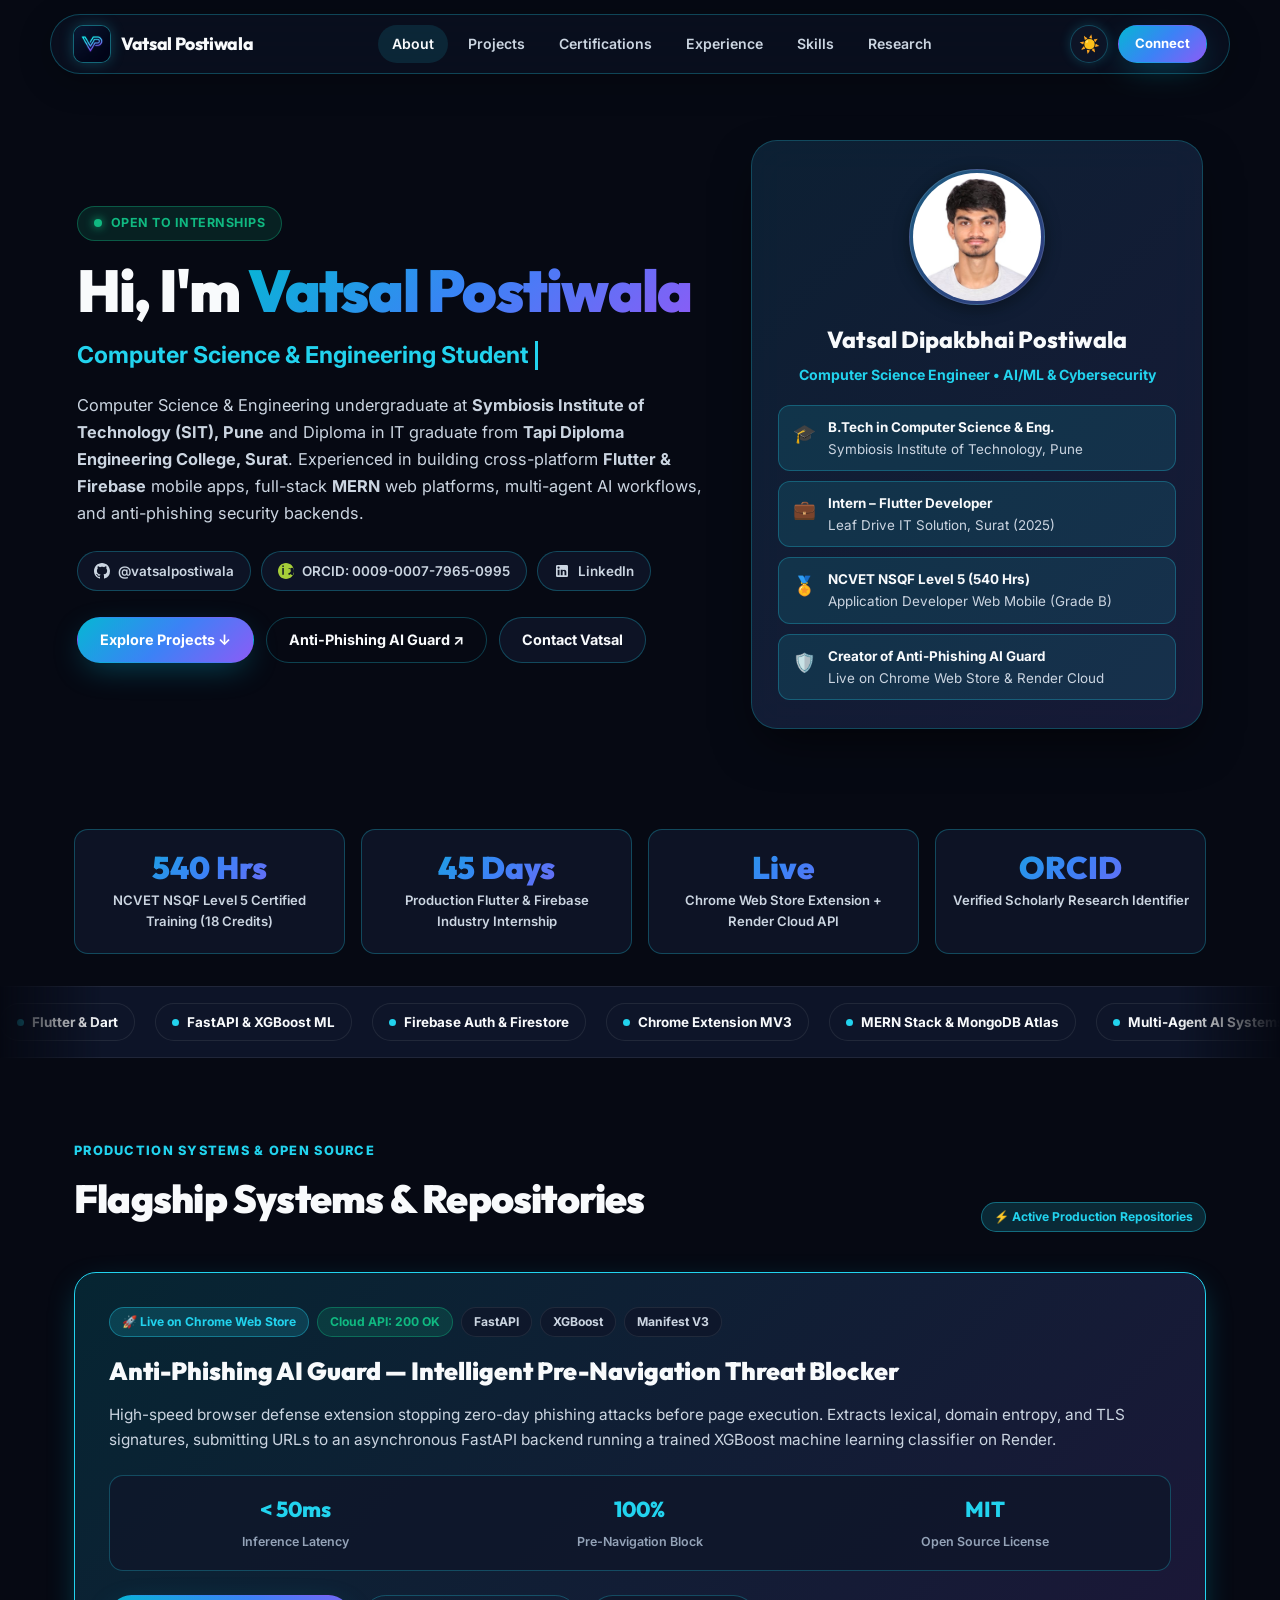
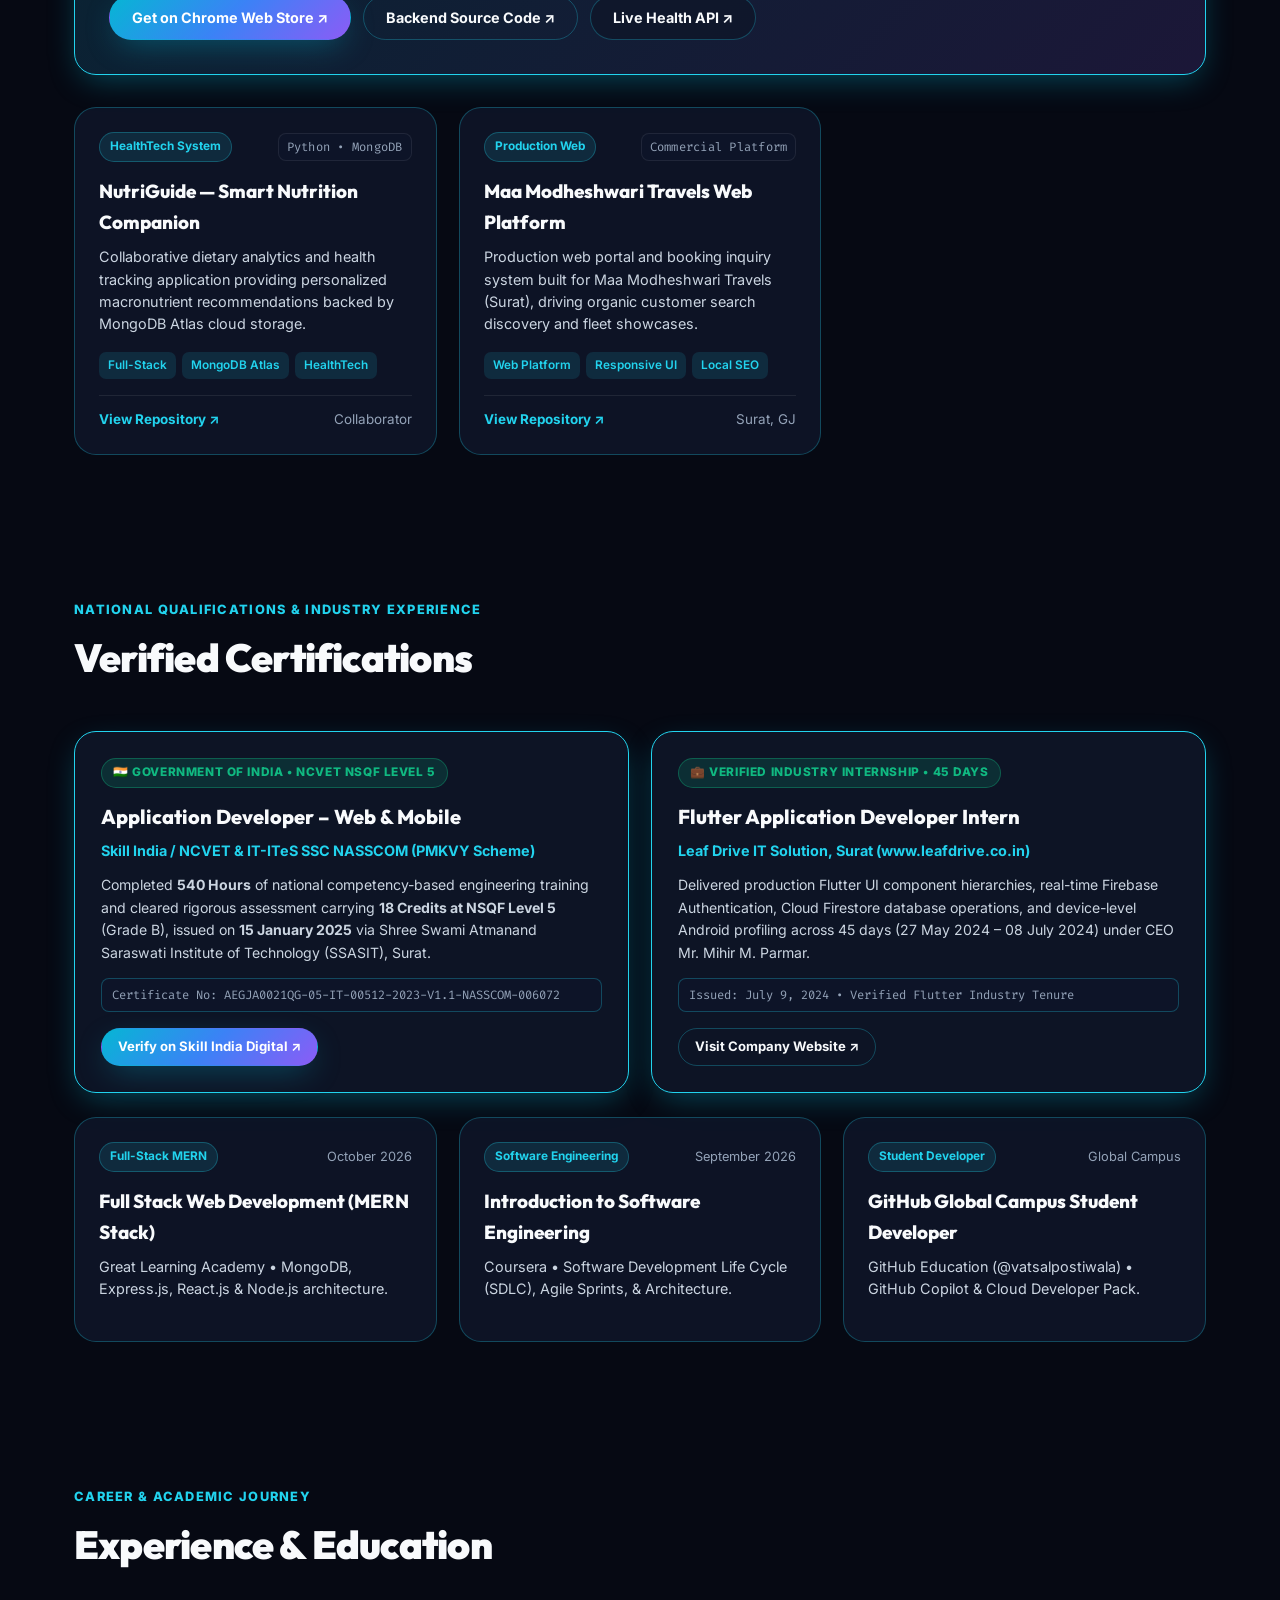
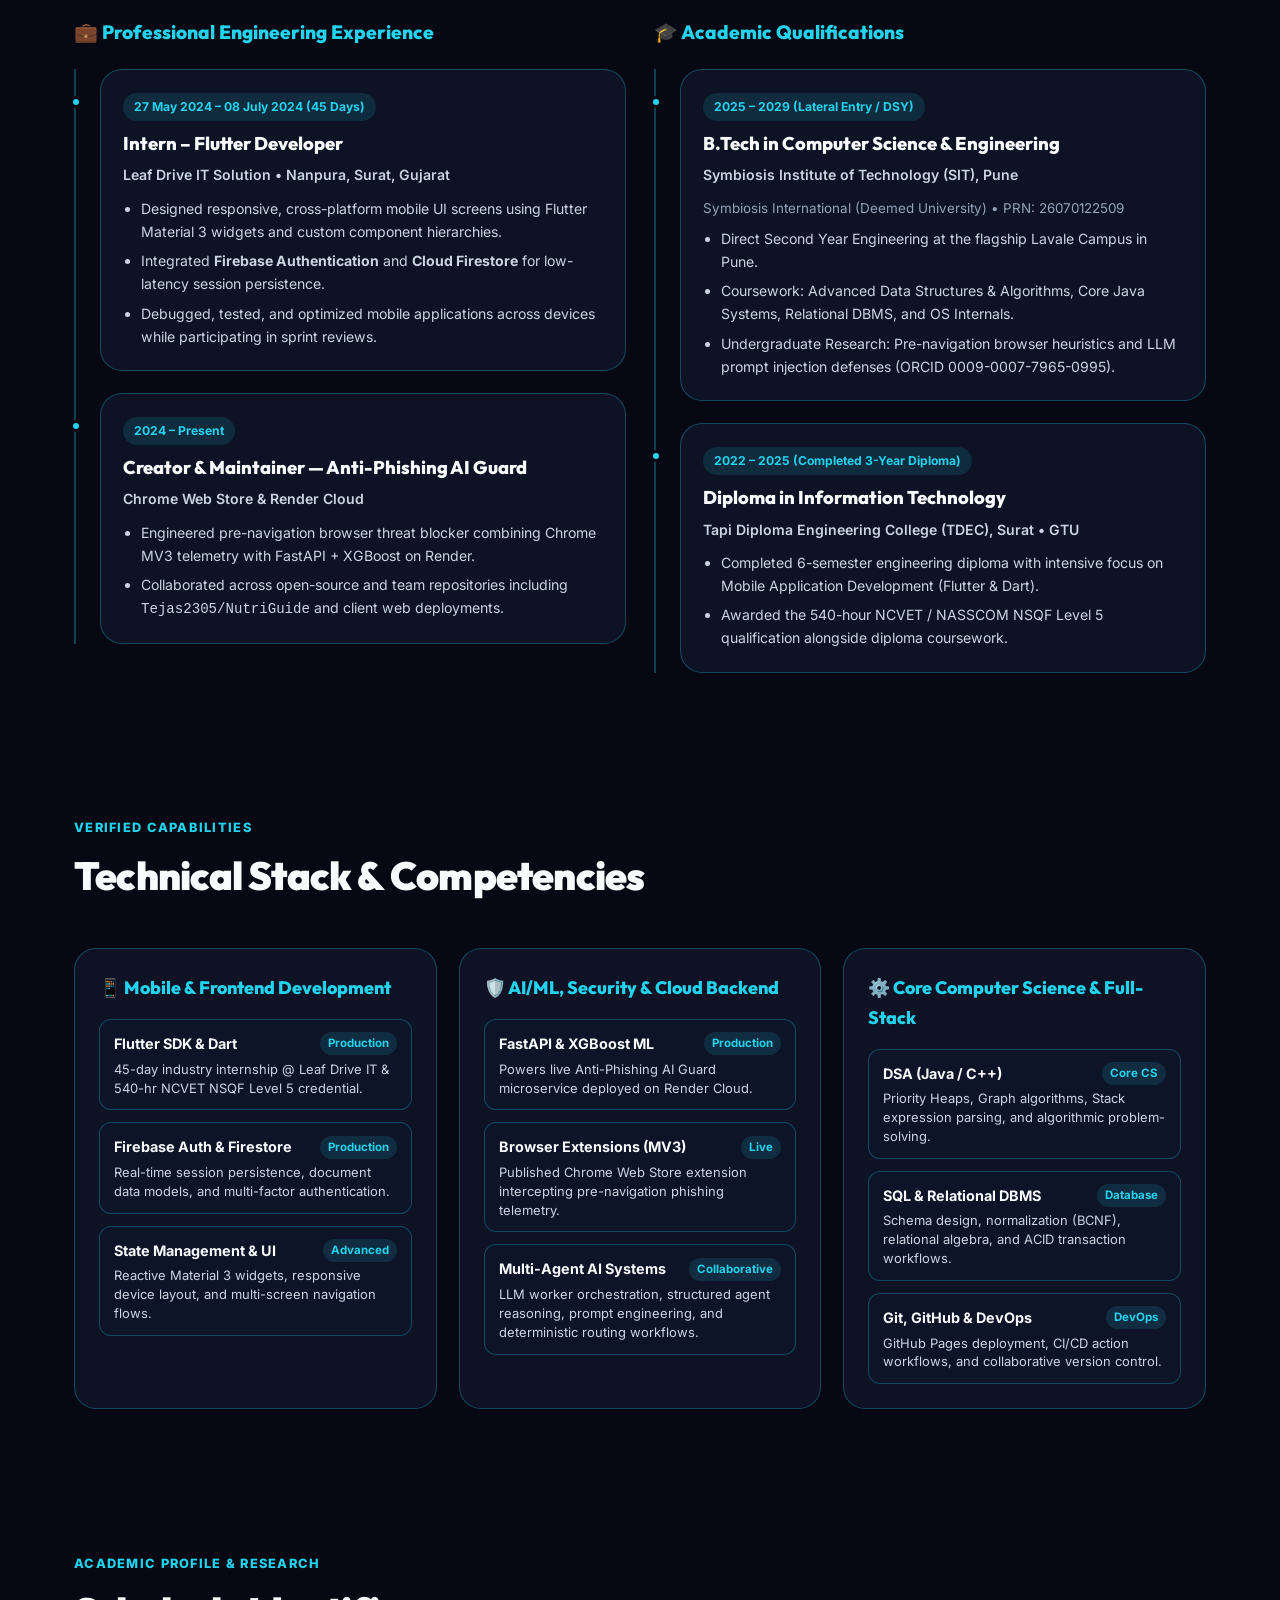
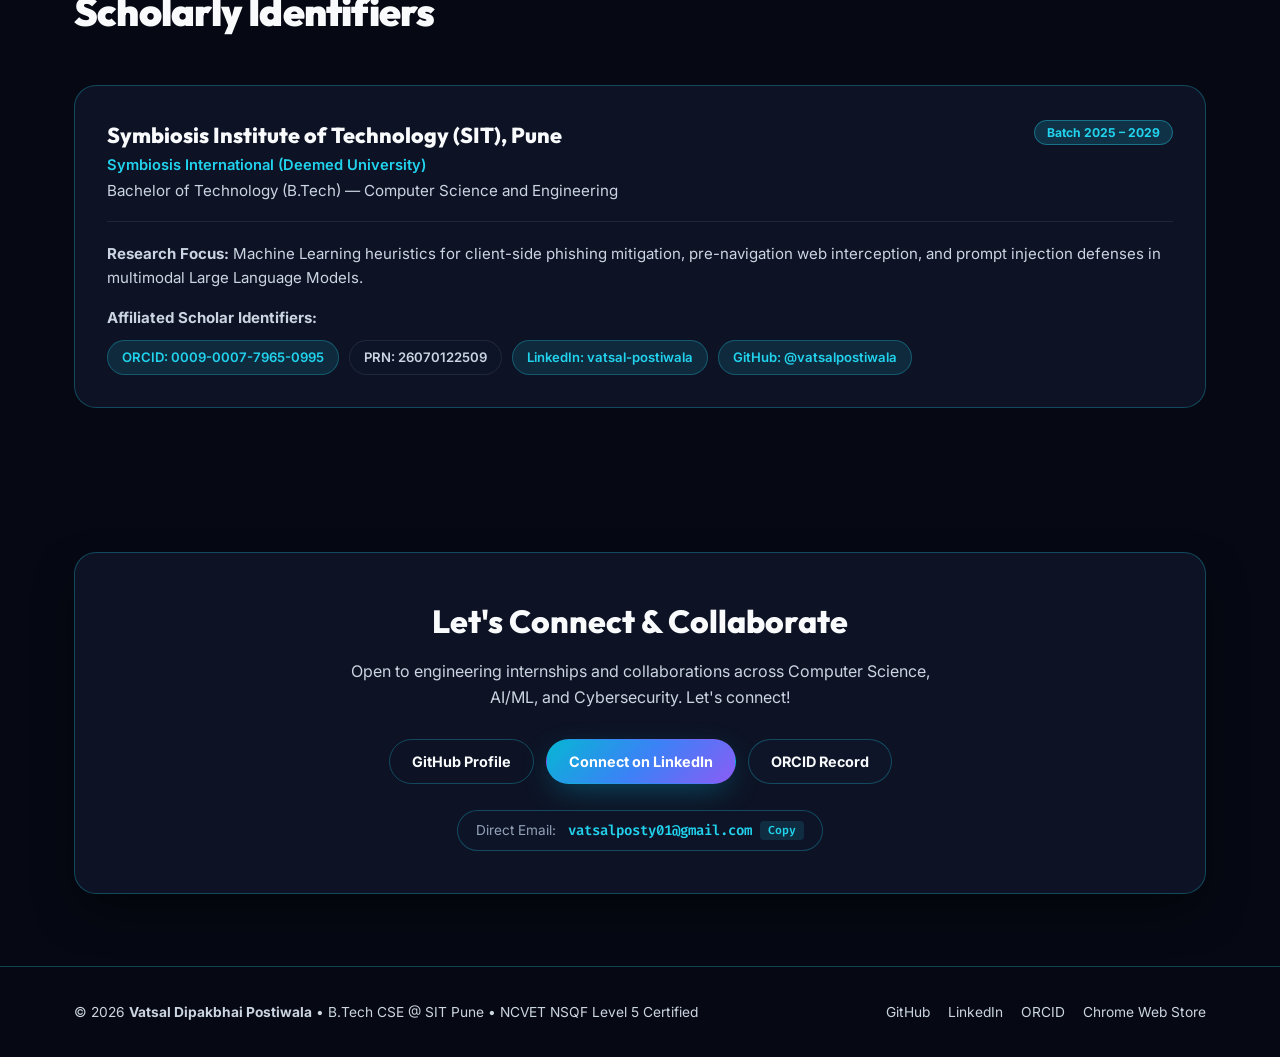
==== commit eeda90e8: "Revert "refactor: overhaul portfolio to executive Linear/Vercel standard, remove vibe-coded elements" ====
--- a/index.html
+++ b/index.html
@@ -17,7 +17,6 @@
   <meta name="bingbot" content="index, follow, max-snippet:-1, max-image-preview:large, max-video-preview:-1" />
   <meta name="rating" content="general" />
   <meta name="revisit-after" content="2 days" />
-  <meta name="google-site-verification" content="google4d880d1636c19c37" />
 
   <!-- Open Graph / Recruiter Link Preview -->
   <meta property="og:type" content="website" />
@@ -53,7 +52,7 @@
   <link rel="preconnect" href="https://fonts.gstatic.com" crossorigin />
   <link href="https://fonts.googleapis.com/css2?family=Fira+Code:wght@400;500;600&family=Inter:wght@300;400;500;600;700;800&family=Outfit:wght@500;600;700;800;900&display=swap" rel="stylesheet" />
 
-  <link rel="stylesheet" href="style.css?v=5.0" />
+  <link rel="stylesheet" href="style.css?v=4.0" />
 
   <!-- Structured Data (JSON-LD) for Google Knowledge Graph & People Search -->
   <script type="application/ld+json">
@@ -166,33 +165,32 @@
   <!-- Scroll Progress Bar -->
   <div id="scroll-progress"></div>
 
-  <!-- Header / Navigation -->
+  <!-- Sticky Glassmorphic Navbar -->
   <header class="navbar" id="navbar">
     <div class="container nav-content">
       <a href="#about" class="nav-brand" id="brandLink">
-        <div class="brand-badge">
-          <img src="favicon-48x48.png?v=4.0" alt="VP Monogram" class="brand-logo-img" width="30" height="30" />
-        </div>
+        <div class="brand-badge"><img src="favicon-48x48.png?v=4.0" alt="VP Logo" class="brand-logo-img" width="38" height="38" /></div>
         <span class="brand-name">Vatsal Postiwala</span>
       </a>
 
       <nav class="nav-links" id="navLinks" aria-label="Main Navigation">
         <a href="#about" class="nav-item active">About</a>
         <a href="#projects" class="nav-item">Projects</a>
+        <a href="#credentials" class="nav-item">Certifications</a>
         <a href="#experience" class="nav-item">Experience</a>
-        <a href="#education" class="nav-item">Education</a>
-        <a href="#credentials" class="nav-item">Certifications</a>
         <a href="#skills" class="nav-item">Skills</a>
-        <a href="#contact" class="nav-item">Contact</a>
+        <a href="#research" class="nav-item">Research</a>
       </nav>
 
       <div class="nav-actions">
-        <button class="theme-toggle-btn" id="theme-toggle" title="Toggle Theme" aria-label="Toggle Theme">
+        <!-- Dark / Light Mode Toggle Button -->
+        <button class="theme-toggle-btn" id="theme-toggle" title="Toggle Dark / Light Theme" aria-label="Toggle Theme">
           <span id="theme-icon">☀️</span>
         </button>
 
-        <a href="#contact" class="btn btn-sm btn-primary nav-cta">Get in Touch</a>
-
+        <a href="#contact" class="btn btn-sm btn-primary nav-connect-btn">Connect</a>
+
+        <!-- Mobile Hamburger Toggle -->
         <button class="mobile-menu-btn" id="mobile-menu-btn" aria-label="Toggle Navigation Menu" aria-expanded="false">
           <span class="hamburger-bar"></span>
           <span class="hamburger-bar"></span>
@@ -202,73 +200,94 @@
     </div>
   </header>
 
-  <!-- Mobile Drawer -->
+  <!-- Mobile Navigation Drawer -->
   <div class="mobile-drawer" id="mobile-drawer" role="dialog" aria-label="Mobile Navigation">
-    <a href="#about" class="drawer-link">About</a>
-    <a href="#projects" class="drawer-link">Projects</a>
-    <a href="#experience" class="drawer-link">Experience</a>
-    <a href="#education" class="drawer-link">Education</a>
-    <a href="#credentials" class="drawer-link">Certifications</a>
-    <a href="#skills" class="drawer-link">Technical Skills</a>
-    <a href="#contact" class="drawer-link">Contact</a>
+    <a href="#about" class="drawer-link">About Overview</a>
+    <a href="#projects" class="drawer-link">Featured Projects</a>
+    <a href="#credentials" class="drawer-link">NCVET &amp; Certifications</a>
+    <a href="#experience" class="drawer-link">Experience &amp; Education</a>
+    <a href="#skills" class="drawer-link">Skills &amp; Architecture</a>
+    <a href="#research" class="drawer-link">Research &amp; ORCID</a>
+    <a href="#contact" class="drawer-link">Get In Touch</a>
   </div>
 
   <main id="top">
-    <!-- HERO SECTION -->
+    <!-- HERO / ABOUT SECTION -->
     <section class="hero-section" id="about">
-      <div class="container">
+      <div class="container hero-container">
         <div class="hero-grid">
-          <!-- Left Column -->
-          <div class="hero-content reveal">
-            <div class="status-badge">
+          <!-- Left Text Content -->
+          <div class="hero-text-block reveal visible">
+            <div class="status-pill">
               <span class="status-dot"></span>
-              <span>Available for Summer / Fall 2026 Internships</span>
-            </div>
-
-            <h1 class="hero-title">Vatsal Postiwala</h1>
-            <p class="hero-role">Computer Science Engineer • AI/ML &amp; Cybersecurity</p>
-
-            <p class="hero-description">
-              Undergraduate at <strong>Symbiosis Institute of Technology (SIT), Pune</strong> and Diploma in IT graduate from <strong>Tapi Diploma Engineering College, Surat</strong>. Creator of <strong>Anti-Phishing AI Guard</strong> (Chrome Web Store). Building production-grade browser defenses, machine learning microservices, and cross-platform mobile systems.
+              <span>Open to Internships</span>
+            </div>
+
+            <h1 class="hero-title">
+              Hi, I'm <span class="gradient-text">Vatsal Postiwala</span>
+            </h1>
+
+            <div class="typewriter-row">
+              <span id="typewriter-text">Computer Science &amp; Engineering Student</span>
+              <span class="cursor-caret"></span>
+            </div>
+
+            <p class="hero-bio">
+              Computer Science &amp; Engineering undergraduate at <strong>Symbiosis Institute of Technology (SIT), Pune</strong> and Diploma in IT graduate from <strong>Tapi Diploma Engineering College, Surat</strong>. Experienced in building cross-platform <strong>Flutter &amp; Firebase</strong> mobile apps, full-stack <strong>MERN</strong> web platforms, multi-agent AI workflows, and anti-phishing security backends.
             </p>
 
-            <!-- Social / Academic Proof Links -->
-            <div class="hero-social-links">
-              <a href="https://github.com/vatsalpostiwala" target="_blank" rel="noopener" class="social-pill" title="GitHub Profile">
-                <svg viewBox="0 0 16 16" width="16" height="16" fill="currentColor"><path d="M8 0C3.58 0 0 3.58 0 8c0 3.54 2.29 6.53 5.47 7.59.4.07.55-.17.55-.38 0-.19-.01-.82-.01-1.49-2.01.37-2.53-.49-2.69-.94-.09-.23-.48-.94-.82-1.13-.28-.15-.68-.52-.01-.53.63-.01 1.08.58 1.23.82.72 1.21 1.87.87 2.33.66.07-.52.28-.87.51-1.07-1.78-.2-3.64-.89-3.64-3.95 0-.87.31-1.59.82-2.15-.08-.2-.36-1.02.08-2.12 0 0 .67-.21 2.2.82.64-.18 1.32-.27 2-.27.68 0 1.36.09 2 .27 1.53-1.04 2.2-.82 2.2-.82.44 1.1.16 1.92.08 2.12.51.56.82 1.27.82 2.15 0 3.07-1.87 3.75-3.65 3.95.29.25.54.73.54 1.48 0 1.07-.01 1.93-.01 2.2 0 .21.15.46.55.38A8.013 8.013 0 0016 8c0-4.42-3.58-8-8-8z"/></svg>
-                <span>github.com/vatsalpostiwala</span>
+            <!-- Verified Profile Badges -->
+            <div class="credentials-bar">
+              <a href="https://github.com/vatsalpostiwala" target="_blank" rel="noopener" class="credential-pill github-pill">
+                <svg class="pill-icon" viewBox="0 0 16 16" fill="currentColor"><path d="M8 0C3.58 0 0 3.58 0 8c0 3.54 2.29 6.53 5.47 7.59.4.07.55-.17.55-.38 0-.19-.01-.82-.01-1.49-2.01.37-2.53-.49-2.69-.94-.09-.23-.48-.94-.82-1.13-.28-.15-.68-.52-.01-.53.63-.01 1.08.58 1.23.82.72 1.21 1.87.87 2.33.66.07-.52.28-.87.51-1.07-1.78-.2-3.64-.89-3.64-3.95 0-.87.31-1.59.82-2.15-.08-.2-.36-1.02.08-2.12 0 0 .67-.21 2.2.82.64-.18 1.32-.27 2-.27.68 0 1.36.09 2 .27 1.53-1.04 2.2-.82 2.2-.82.44 1.1.16 1.92.08 2.12.51.56.82 1.27.82 2.15 0 3.07-1.87 3.75-3.65 3.95.29.25.54.73.54 1.48 0 1.07-.01 1.93-.01 2.2 0 .21.15.46.55.38A8.013 8.013 0 0016 8c0-4.42-3.58-8-8-8z"/></svg>
+                <span>@vatsalpostiwala</span>
               </a>
 
-              <a href="https://www.linkedin.com/in/vatsal-postiwala" target="_blank" rel="noopener" class="social-pill" title="LinkedIn Profile">
-                <svg viewBox="0 0 24 24" width="16" height="16" fill="currentColor"><path d="M19 3a2 2 0 0 1 2 2v14a2 2 0 0 1-2 2H5a2 2 0 0 1-2-2V5a2 2 0 0 1 2-2h14m-.5 15.5v-5.3a3.26 3.26 0 0 0-3.26-3.26c-.85 0-1.84.52-2.28 1.3v-1.11h-2.79v8.37h2.79v-4.93c0-.77.62-1.4 1.39-1.4a1.4 1.4 0 0 1 1.4 1.4v4.93h2.75M6.88 8.56a1.68 1.68 0 0 0 1.68-1.68c0-.93-.75-1.69-1.68-1.69a1.69 1.69 0 0 0-1.69 1.69c0 .93.76 1.68 1.69 1.68m1.39 9.94v-8.37H5.5v8.37h2.77z"/></svg>
-                <span>linkedin.com/in/vatsal-postiwala</span>
-              </a>
-
-              <a href="https://orcid.org/0009-0007-7965-0995" target="_blank" rel="noopener" class="social-pill" title="ORCID Researcher Record">
-                <svg viewBox="0 0 256 256" width="16" height="16"><path fill="#A6CE39" d="M128 0C57.3 0 0 57.3 0 128s57.3 128 128 128 128-57.3 128-128S198.7 0 128 0zm-35.3 189.5H68.8V79.2h23.9v110.3zm-11.9-125c-7.7 0-14-6.3-14-14s6.3-14 14-14 14 6.3 14 14-6.3 14-14 14zm110.4 125h-23.7V79.2h23.7v16.3c8.1-12.7 20.3-18.4 35.8-18.4 29.4 0 49.3 22 49.3 56.6 0 35.3-20.9 57.8-50.5 57.8-14.9 0-26.9-5.5-34.6-17.7v15.7zm13.1-66.7c0-21.7-11.6-35.6-28.8-35.6-17.4 0-28.8 14.1-28.8 35.6 0 21.3 11.4 35.4 28.8 35.4 17.2 0 28.8-14.1 28.8-35.4z"/></svg>
+              <a href="https://orcid.org/0009-0007-7965-0995" target="_blank" rel="noopener" class="credential-pill orcid-pill">
+                <svg class="pill-icon orcid-icon" viewBox="0 0 256 256"><path fill="#A6CE39" d="M128 0C57.3 0 0 57.3 0 128s57.3 128 128 128 128-57.3 128-128S198.7 0 128 0zm-35.3 189.5H68.8V79.2h23.9v110.3zm-11.9-125c-7.7 0-14-6.3-14-14s6.3-14 14-14 14 6.3 14 14-6.3 14-14 14zm110.4 125h-23.7V79.2h23.7v16.3c8.1-12.7 20.3-18.4 35.8-18.4 29.4 0 49.3 22 49.3 56.6 0 35.3-20.9 57.8-50.5 57.8-14.9 0-26.9-5.5-34.6-17.7v15.7zm13.1-66.7c0-21.7-11.6-35.6-28.8-35.6-17.4 0-28.8 14.1-28.8 35.6 0 21.3 11.4 35.4 28.8 35.4 17.2 0 28.8-14.1 28.8-35.4z"/></svg>
                 <span>ORCID: 0009-0007-7965-0995</span>
               </a>
-            </div>
-
-            <!-- CTAs -->
-            <div class="hero-actions">
-              <a href="#projects" class="btn btn-primary">View Projects ↓</a>
-              <a href="https://chromewebstore.google.com/detail/anti-phishing-ai-guard/hacojgdkakkkjlbiakmdnigchjlaikkh" target="_blank" rel="noopener" class="btn btn-secondary">
-                Chrome Extension ↗
+
+              <a href="https://www.linkedin.com/in/vatsal-postiwala" target="_blank" rel="noopener" class="credential-pill linkedin-pill">
+                <svg class="pill-icon" viewBox="0 0 24 24" fill="currentColor"><path d="M19 3a2 2 0 0 1 2 2v14a2 2 0 0 1-2 2H5a2 2 0 0 1-2-2V5a2 2 0 0 1 2-2h14m-.5 15.5v-5.3a3.26 3.26 0 0 0-3.26-3.26c-.85 0-1.84.52-2.28 1.3v-1.11h-2.79v8.37h2.79v-4.93c0-.77.62-1.4 1.39-1.4a1.4 1.4 0 0 1 1.4 1.4v4.93h2.75M6.88 8.56a1.68 1.68 0 0 0 1.68-1.68c0-.93-.75-1.69-1.68-1.69a1.69 1.69 0 0 0-1.69 1.69c0 .93.76 1.68 1.69 1.68m1.39 9.94v-8.37H5.5v8.37h2.77z"/></svg>
+                <span>LinkedIn</span>
               </a>
-              <a href="#contact" class="btn btn-ghost">Contact Me</a>
-            </div>
-          </div>
-
-          <!-- Right Column: Clean Portrait Frame -->
-          <div class="hero-portrait-col reveal">
-            <div class="portrait-card">
-              <div class="portrait-img-wrapper">
-                <img src="assets/profile.jpg" alt="Vatsal Postiwala" class="portrait-img" width="320" height="320" />
-              </div>
-              <div class="portrait-caption">
-                <div class="caption-name">Vatsal Postiwala</div>
-                <div class="caption-sub">B.Tech CSE @ SIT Pune • NCVET NSQF Level 5</div>
+            </div>
+
+            <!-- Call to Actions -->
+            <div class="hero-cta">
+              <a href="#projects" class="btn btn-primary">Explore Projects ↓</a>
+              <a href="https://chromewebstore.google.com/detail/anti-phishing-ai-guard/hacojgdkakkkjlbiakmdnigchjlaikkh" target="_blank" rel="noopener" class="btn btn-outline">Anti-Phishing AI Guard ↗</a>
+              <a href="#contact" class="btn btn-secondary">Contact Vatsal</a>
+            </div>
+          </div>
+
+          <!-- Right Executive Profile Card with Real Photo -->
+          <div class="hero-photo-block reveal visible">
+            <div class="profile-card">
+              <div class="avatar-ring">
+                <img src="assets/profile.jpg" alt="Vatsal Dipakbhai Postiwala" class="profile-avatar-img" />
+              </div>
+              <h2 class="profile-name">Vatsal Dipakbhai Postiwala</h2>
+              <p class="profile-subtitle">Computer Science Engineer • AI/ML &amp; Cybersecurity</p>
+
+              <div class="profile-meta-list">
+                <div class="meta-item">
+                  <span class="meta-icon">🎓</span>
+                  <div><strong>B.Tech in Computer Science &amp; Eng.</strong><br/>Symbiosis Institute of Technology, Pune</div>
+                </div>
+                <div class="meta-item">
+                  <span class="meta-icon">💼</span>
+                  <div><strong>Intern – Flutter Developer</strong><br/>Leaf Drive IT Solution, Surat (2025)</div>
+                </div>
+                <div class="meta-item">
+                  <span class="meta-icon">🏅</span>
+                  <div><strong>NCVET NSQF Level 5 (540 Hrs)</strong><br/>Application Developer Web Mobile (Grade B)</div>
+                </div>
+                <div class="meta-item">
+                  <span class="meta-icon">🛡️</span>
+                  <div><strong>Creator of Anti-Phishing AI Guard</strong><br/>Live on Chrome Web Store &amp; Render Cloud</div>
+                </div>
               </div>
             </div>
           </div>
@@ -276,349 +295,386 @@
       </div>
     </section>
 
-    <!-- SELECTED PROJECTS -->
+    <!-- QUANTIFIED IMPACT STATS -->
+    <div class="container">
+      <div class="stats-grid reveal">
+        <div class="stat-card">
+          <div class="stat-number">540 Hrs</div>
+          <div class="stat-label">NCVET NSQF Level 5 Certified Training (18 Credits)</div>
+        </div>
+        <div class="stat-card">
+          <div class="stat-number">45 Days</div>
+          <div class="stat-label">Production Flutter &amp; Firebase Industry Internship</div>
+        </div>
+        <div class="stat-card">
+          <div class="stat-number">Live</div>
+          <div class="stat-label">Chrome Web Store Extension + Render Cloud API</div>
+        </div>
+        <div class="stat-card">
+          <div class="stat-number">ORCID</div>
+          <div class="stat-label">Verified Scholarly Research Identifier</div>
+        </div>
+      </div>
+    </div>
+
+    <!-- TECH MARQUEE -->
+    <div class="marquee-wrapper reveal" aria-label="Core Technologies Marquee">
+      <div class="marquee-track">
+        <span class="tech-pill"><span class="tech-dot"></span>Flutter &amp; Dart</span>
+        <span class="tech-pill"><span class="tech-dot"></span>FastAPI &amp; XGBoost ML</span>
+        <span class="tech-pill"><span class="tech-dot"></span>Firebase Auth &amp; Firestore</span>
+        <span class="tech-pill"><span class="tech-dot"></span>Chrome Extension MV3</span>
+        <span class="tech-pill"><span class="tech-dot"></span>MERN Stack &amp; MongoDB Atlas</span>
+        <span class="tech-pill"><span class="tech-dot"></span>Multi-Agent AI Systems</span>
+        <span class="tech-pill"><span class="tech-dot"></span>Core Java &amp; DSA</span>
+        <span class="tech-pill"><span class="tech-dot"></span>SQL &amp; Relational DBMS</span>
+        <span class="tech-pill"><span class="tech-dot"></span>Render Cloud &amp; Git</span>
+        <!-- Duplicate for Infinite Loop -->
+        <span class="tech-pill"><span class="tech-dot"></span>Flutter &amp; Dart</span>
+        <span class="tech-pill"><span class="tech-dot"></span>FastAPI &amp; XGBoost ML</span>
+        <span class="tech-pill"><span class="tech-dot"></span>Firebase Auth &amp; Firestore</span>
+        <span class="tech-pill"><span class="tech-dot"></span>Chrome Extension MV3</span>
+        <span class="tech-pill"><span class="tech-dot"></span>MERN Stack &amp; MongoDB Atlas</span>
+        <span class="tech-pill"><span class="tech-dot"></span>Multi-Agent AI Systems</span>
+        <span class="tech-pill"><span class="tech-dot"></span>Core Java &amp; DSA</span>
+        <span class="tech-pill"><span class="tech-dot"></span>SQL &amp; Relational DBMS</span>
+        <span class="tech-pill"><span class="tech-dot"></span>Render Cloud &amp; Git</span>
+      </div>
+    </div>
+
+    <!-- FEATURED & OPEN-SOURCE PROJECTS -->
     <section class="section" id="projects">
       <div class="container">
-        <div class="section-heading">
-          <span class="section-eyebrow">Engineering Work</span>
-          <h2 class="section-title">Selected Projects</h2>
-        </div>
-
-        <!-- Featured Project: Anti-Phishing AI Guard -->
-        <article class="featured-project-card reveal">
-          <div class="featured-project-header">
-            <div class="project-tags">
-              <span class="tag-accent">Chrome Extension (MV3)</span>
-              <span class="tag">FastAPI</span>
-              <span class="tag">XGBoost ML</span>
-              <span class="tag">Render Cloud</span>
-            </div>
-            <div class="project-status">
-              <span class="status-live-dot"></span>
-              <span>Production Live</span>
-            </div>
-          </div>
-
-          <h3 class="featured-project-title">
-            <a href="https://chromewebstore.google.com/detail/anti-phishing-ai-guard/hacojgdkakkkjlbiakmdnigchjlaikkh" target="_blank" rel="noopener">
-              Anti-Phishing AI Guard — Intelligent Pre-Navigation Threat Blocker
-            </a>
-          </h3>
-
-          <p class="featured-project-desc">
-            Engineered a high-speed browser defense extension stopping zero-day phishing attacks before page execution. Extracts lexical, domain entropy, and TLS signatures on client navigation, submitting URLs to an asynchronous FastAPI backend running a trained XGBoost machine learning classifier on Render with under 50ms average inference latency.
-          </p>
-
-          <div class="spec-grid">
-            <div class="spec-box">
-              <span class="spec-value">&lt; 50ms</span>
-              <span class="spec-label">Inference Latency</span>
-            </div>
-            <div class="spec-box">
-              <span class="spec-value">100%</span>
-              <span class="spec-label">Pre-Navigation Interception</span>
-            </div>
-            <div class="spec-box">
-              <span class="spec-value">MIT</span>
-              <span class="spec-label">Open Source License</span>
-            </div>
-          </div>
-
-          <div class="project-actions">
-            <a href="https://chromewebstore.google.com/detail/anti-phishing-ai-guard/hacojgdkakkkjlbiakmdnigchjlaikkh" target="_blank" rel="noopener" class="btn btn-sm btn-primary">
-              Chrome Web Store ↗
-            </a>
-            <a href="https://github.com/vatsalpostiwala/anti-phishing-backend" target="_blank" rel="noopener" class="btn btn-sm btn-secondary">
-              Backend Source Code ↗
-            </a>
-            <a href="https://anti-phishing-api.onrender.com/health" target="_blank" rel="noopener" class="btn btn-sm btn-ghost">
-              API Health Endpoint ↗
-            </a>
-          </div>
-        </article>
-
-        <!-- Secondary Projects Grid -->
-        <div class="projects-grid">
+        <div class="section-header">
+          <div>
+            <span class="section-eyebrow">Production Systems &amp; Open Source</span>
+            <h2 class="section-title">Flagship Systems &amp; Repositories</h2>
+          </div>
+          <div class="filter-bar">
+            <span class="badge badge-accent">⚡ Active Production Repositories</span>
+          </div>
+        </div>
+
+        <!-- Flagship Card: Anti-Phishing AI Guard -->
+        <div class="flagship-banner reveal">
+          <div>
+            <div class="featured-badges">
+              <span class="badge badge-accent">🚀 Live on Chrome Web Store</span>
+              <span class="badge badge-live">Cloud API: 200 OK</span>
+              <span class="badge badge-tech">FastAPI</span>
+              <span class="badge badge-tech">XGBoost</span>
+              <span class="badge badge-tech">Manifest V3</span>
+            </div>
+
+            <h3 class="flagship-title">Anti-Phishing AI Guard — Intelligent Pre-Navigation Threat Blocker</h3>
+            <p class="flagship-desc">
+              High-speed browser defense extension stopping zero-day phishing attacks before page execution. Extracts lexical, domain entropy, and TLS signatures, submitting URLs to an asynchronous FastAPI backend running a trained XGBoost machine learning classifier on Render.
+            </p>
+
+            <div class="featured-highlights">
+              <div class="highlight-item">
+                <span class="highlight-num">&lt; 50ms</span>
+                <span class="highlight-label">Inference Latency</span>
+              </div>
+              <div class="highlight-item">
+                <span class="highlight-num">100%</span>
+                <span class="highlight-label">Pre-Navigation Block</span>
+              </div>
+              <div class="highlight-item">
+                <span class="highlight-num">MIT</span>
+                <span class="highlight-label">Open Source License</span>
+              </div>
+            </div>
+
+            <div class="flagship-actions">
+              <a href="https://chromewebstore.google.com/detail/anti-phishing-ai-guard/hacojgdkakkkjlbiakmdnigchjlaikkh" target="_blank" rel="noopener" class="btn btn-primary">
+                Get on Chrome Web Store ↗
+              </a>
+              <a href="https://github.com/vatsalpostiwala/anti-phishing-backend" target="_blank" rel="noopener" class="btn btn-outline">
+                Backend Source Code ↗
+              </a>
+              <a href="https://anti-phishing-api.onrender.com/health" target="_blank" rel="noopener" class="btn btn-secondary">
+                Live Health API ↗
+              </a>
+            </div>
+          </div>
+        </div>
+
+        <!-- Projects Grid -->
+        <div class="projects-grid" id="projects-grid">
           <!-- NutriGuide -->
-          <article class="project-card reveal">
-            <div class="project-card-header">
-              <span class="category-pill">HealthTech Platform</span>
-              <span class="project-meta-label">Collaborative</span>
-            </div>
-            <h3 class="project-card-title">
-              <a href="https://github.com/Tejas2305/NutriGuide" target="_blank" rel="noopener">
-                NutriGuide — Smart Nutrition Companion
-              </a>
-            </h3>
-            <p class="project-card-desc">
-              Collaborative dietary analytics and health tracking application providing personalized macronutrient recommendations backed by MongoDB Atlas cloud storage.
-            </p>
-            <div class="project-tags">
-              <span class="tag">Python</span>
-              <span class="tag">MongoDB Atlas</span>
-              <span class="tag">HealthTech</span>
-            </div>
-            <div class="project-card-footer">
-              <a href="https://github.com/Tejas2305/NutriGuide" target="_blank" rel="noopener" class="card-link">
-                View Repository ↗
-              </a>
+          <article class="project-card reveal" data-category="web">
+            <div>
+              <div class="project-top">
+                <span class="project-badge">HealthTech System</span>
+                <span class="project-tech-meta">Python • MongoDB</span>
+              </div>
+              <h3 class="project-title">
+                <a href="https://github.com/Tejas2305/NutriGuide" target="_blank" rel="noopener">NutriGuide — Smart Nutrition Companion</a>
+              </h3>
+              <p class="project-desc">
+                Collaborative dietary analytics and health tracking application providing personalized macronutrient recommendations backed by MongoDB Atlas cloud storage.
+              </p>
+            </div>
+            <div>
+              <div class="project-tags">
+                <span class="tag">Full-Stack</span>
+                <span class="tag">MongoDB Atlas</span>
+                <span class="tag">HealthTech</span>
+              </div>
+              <div class="project-links">
+                <a href="https://github.com/Tejas2305/NutriGuide" target="_blank" rel="noopener">View Repository ↗</a>
+                <span style="color:var(--text-muted);">Collaborator</span>
+              </div>
             </div>
           </article>
 
           <!-- Maa Modheshwari Travels -->
-          <article class="project-card reveal">
-            <div class="project-card-header">
-              <span class="category-pill">Commercial Web</span>
-              <span class="project-meta-label">Production Client</span>
-            </div>
-            <h3 class="project-card-title">
-              <a href="https://github.com/maamodheshwaritravels/maa-modheshwari-travels" target="_blank" rel="noopener">
-                Maa Modheshwari Travels Web Platform
-              </a>
-            </h3>
-            <p class="project-card-desc">
-              Production web portal and booking inquiry system built for Maa Modheshwari Travels in Surat, driving organic customer search discovery and fleet showcases.
-            </p>
-            <div class="project-tags">
-              <span class="tag">Web Platform</span>
-              <span class="tag">Responsive UI</span>
-              <span class="tag">Local SEO</span>
-            </div>
-            <div class="project-card-footer">
-              <a href="https://github.com/maamodheshwaritravels/maa-modheshwari-travels" target="_blank" rel="noopener" class="card-link">
-                View Repository ↗
-              </a>
+          <article class="project-card reveal" data-category="web">
+            <div>
+              <div class="project-top">
+                <span class="project-badge">Production Web</span>
+                <span class="project-tech-meta">Commercial Platform</span>
+              </div>
+              <h3 class="project-title">
+                <a href="https://github.com/maamodheshwaritravels/maa-modheshwari-travels" target="_blank" rel="noopener">Maa Modheshwari Travels Web Platform</a>
+              </h3>
+              <p class="project-desc">
+                Production web portal and booking inquiry system built for Maa Modheshwari Travels (Surat), driving organic customer search discovery and fleet showcases.
+              </p>
+            </div>
+            <div>
+              <div class="project-tags">
+                <span class="tag">Web Platform</span>
+                <span class="tag">Responsive UI</span>
+                <span class="tag">Local SEO</span>
+              </div>
+              <div class="project-links">
+                <a href="https://github.com/maamodheshwaritravels/maa-modheshwari-travels" target="_blank" rel="noopener">View Repository ↗</a>
+                <span style="color:var(--text-muted);">Surat, GJ</span>
+              </div>
             </div>
           </article>
+
         </div>
       </div>
     </section>
 
-    <!-- EXPERIENCE SECTION -->
-    <section class="section" id="experience">
-      <div class="container">
-        <div class="section-heading">
-          <span class="section-eyebrow">Work History</span>
-          <h2 class="section-title">Experience</h2>
-        </div>
-
-        <div class="resume-flow">
-          <!-- Leaf Drive IT Solution -->
-          <div class="resume-card reveal">
-            <div class="resume-header">
-              <div>
-                <h3 class="resume-role">Flutter Application Developer Intern</h3>
-                <div class="resume-company">
-                  <a href="https://www.leafdrive.co.in" target="_blank" rel="noopener">Leaf Drive IT Solution</a> • Nanpura, Surat, Gujarat
-                </div>
-              </div>
-              <div class="resume-meta">
-                <span class="date-badge">May 2024 – July 2024 (45 Days)</span>
-              </div>
-            </div>
-            <ul class="resume-bullets">
-              <li>Designed and implemented responsive cross-platform mobile UI screens using Flutter Material 3 widgets and custom component hierarchies.</li>
-              <li>Integrated Firebase Authentication and Cloud Firestore for low-latency session persistence and real-time state synchronization.</li>
-              <li>Profiled Android builds, optimized rendering performance across multiple target devices, and collaborated in daily agile sprint reviews.</li>
-            </ul>
-          </div>
-
-          <!-- Anti-Phishing AI Guard -->
-          <div class="resume-card reveal">
-            <div class="resume-header">
-              <div>
-                <h3 class="resume-role">Creator &amp; Lead Engineer — Anti-Phishing AI Guard</h3>
-                <div class="resume-company">
-                  <a href="https://chromewebstore.google.com/detail/anti-phishing-ai-guard/hacojgdkakkkjlbiakmdnigchjlaikkh" target="_blank" rel="noopener">Chrome Web Store &amp; Render Cloud</a> • Open Source
-                </div>
-              </div>
-              <div class="resume-meta">
-                <span class="date-badge">2024 – Present</span>
-              </div>
-            </div>
-            <ul class="resume-bullets">
-              <li>Architected pre-navigation browser threat blocker using Chrome Manifest V3 APIs to intercept suspicious URLs prior to network execution.</li>
-              <li>Trained and tuned an XGBoost machine learning classifier on lexical and domain entropy heuristics; served via an asynchronous FastAPI backend deployed on Render.</li>
-            </ul>
-          </div>
-        </div>
-      </div>
-    </section>
-
-    <!-- EDUCATION SECTION -->
-    <section class="section" id="education">
-      <div class="container">
-        <div class="section-heading">
-          <span class="section-eyebrow">Academic Background</span>
-          <h2 class="section-title">Education</h2>
-        </div>
-
-        <div class="resume-flow">
-          <!-- Symbiosis Institute of Technology -->
-          <div class="resume-card reveal">
-            <div class="resume-header">
-              <div>
-                <h3 class="resume-role">Bachelor of Technology (B.Tech) in Computer Science &amp; Engineering</h3>
-                <div class="resume-company">
-                  <a href="https://www.sitpune.edu.in" target="_blank" rel="noopener">Symbiosis Institute of Technology (SIT), Pune</a> • Symbiosis International (Deemed University)
-                </div>
-              </div>
-              <div class="resume-meta">
-                <span class="date-badge">2025 – 2029 (Lateral Entry / DSY)</span>
-              </div>
-            </div>
-            <div class="resume-details-text">
-              Direct Second Year engineering admission at the flagship Lavale Campus in Pune (PRN: 26070122509).
-            </div>
-            <ul class="resume-bullets">
-              <li>Core Coursework: Data Structures &amp; Algorithms, Core Java Systems, Relational Database Management Systems (DBMS), and Operating Systems.</li>
-              <li>Undergraduate Research: Machine learning heuristics for client-side phishing mitigation and prompt defense in multimodal LLMs (<a href="https://orcid.org/0009-0007-7965-0995" target="_blank" rel="noopener">ORCID: 0009-0007-7965-0995</a>).</li>
-            </ul>
-          </div>
-
-          <!-- Tapi Diploma Engineering College -->
-          <div class="resume-card reveal">
-            <div class="resume-header">
-              <div>
-                <h3 class="resume-role">Diploma in Information Technology</h3>
-                <div class="resume-company">
-                  Tapi Diploma Engineering College (TDEC), Surat • Gujarat Technological University (GTU)
-                </div>
-              </div>
-              <div class="resume-meta">
-                <span class="date-badge">2022 – 2025</span>
-              </div>
-            </div>
-            <ul class="resume-bullets">
-              <li>Completed intensive 6-semester engineering diploma focused on Mobile Application Development (Flutter &amp; Dart), Web Architecture, and Relational Databases.</li>
-              <li>Awarded the 540-hour national NCVET / NASSCOM NSQF Level 5 qualification alongside diploma coursework.</li>
-            </ul>
-          </div>
-        </div>
-      </div>
-    </section>
-
-    <!-- VERIFIED CERTIFICATIONS -->
+    <!-- VERIFIED CERTIFICATIONS SECTION (SKILL INDIA & LEAF DRIVE) -->
     <section class="section" id="credentials">
       <div class="container">
-        <div class="section-heading">
-          <span class="section-eyebrow">National &amp; Industry Qualifications</span>
-          <h2 class="section-title">Certifications</h2>
-        </div>
-
-        <div class="creds-grid">
-          <!-- Skill India / NCVET -->
-          <div class="cred-card reveal">
-            <div class="cred-badge-row">
-              <span class="badge-official">NCVET &amp; NASSCOM NSQF Level 5</span>
-              <span class="cred-date">Issued Jan 2025</span>
-            </div>
+        <div class="section-header">
+          <div>
+            <span class="section-eyebrow">National Qualifications &amp; Industry Experience</span>
+            <h2 class="section-title">Verified Certifications</h2>
+          </div>
+        </div>
+
+        <div class="primary-creds-grid">
+          <!-- Featured Skill India Card with Direct QR Link -->
+          <div class="cred-featured reveal">
+            <span class="cred-ribbon">🇮🇳 Government of India • NCVET NSQF Level 5</span>
             <h3 class="cred-title">Application Developer – Web &amp; Mobile</h3>
-            <div class="cred-org">Skill India / IT-ITeS SSC NASSCOM • Government of India</div>
-            <p class="cred-desc">
-              Completed <strong>540 Hours</strong> of national competency-based training carrying <strong>18 Credits at NSQF Level 5</strong> (Grade B) via SSASIT Surat.
+            <div class="cred-issuer">Skill India / NCVET &amp; IT-ITeS SSC NASSCOM (PMKVY Scheme)</div>
+            <p class="cred-details">
+              Completed <strong>540 Hours</strong> of national competency-based engineering training and cleared rigorous assessment carrying <strong>18 Credits at NSQF Level 5</strong> (Grade B), issued on <strong>15 January 2025</strong> via Shree Swami Atmanand Saraswati Institute of Technology (SSASIT), Surat.
             </p>
-            <div class="cred-id">Certificate ID: AEGJA0021QG-05-IT-00512-2023-V1.1-NASSCOM-006072</div>
-            <div class="cred-action">
+            <div class="cred-id">Certificate No: AEGJA0021QG-05-IT-00512-2023-V1.1-NASSCOM-006072</div>
+            <div class="cert-footer-action" style="margin-top:16px;">
               <a href="https://admin.skillindiadigital.gov.in/documentverificationbyQR?content=[base64]%3D%3D" target="_blank" rel="noopener" class="btn btn-sm btn-primary">
                 Verify on Skill India Digital ↗
               </a>
             </div>
           </div>
 
-          <!-- Leaf Drive Internship -->
-          <div class="cred-card reveal">
-            <div class="cred-badge-row">
-              <span class="badge-official">Industry Tenure</span>
-              <span class="cred-date">Issued July 2024</span>
-            </div>
+          <!-- Leaf Drive Internship Certificate Card -->
+          <div class="cred-featured reveal">
+            <span class="cred-ribbon">💼 Verified Industry Internship • 45 Days</span>
             <h3 class="cred-title">Flutter Application Developer Intern</h3>
-            <div class="cred-org">Leaf Drive IT Solution, Surat</div>
-            <p class="cred-desc">
-              Verified 45-day industry tenure (27 May 2024 – 08 July 2024) delivering production Flutter UI screens and real-time Firebase backend integrations.
+            <div class="cred-issuer">Leaf Drive IT Solution, Surat (www.leafdrive.co.in)</div>
+            <p class="cred-details">
+              Delivered production Flutter UI component hierarchies, real-time Firebase Authentication, Cloud Firestore database operations, and device-level Android profiling across 45 days (27 May 2024 – 08 July 2024) under CEO Mr. Mihir M. Parmar.
             </p>
-            <div class="cred-id">Verified by CEO Mr. Mihir M. Parmar</div>
-            <div class="cred-action">
-              <a href="https://www.leafdrive.co.in" target="_blank" rel="noopener" class="btn btn-sm btn-secondary">
-                Company Website ↗
+            <div class="cred-id">Issued: July 9, 2024 • Verified Flutter Industry Tenure</div>
+            <div class="cert-footer-action" style="margin-top:16px;">
+              <a href="https://www.leafdrive.co.in" target="_blank" rel="noopener" class="btn btn-sm btn-outline">
+                Visit Company Website ↗
               </a>
             </div>
           </div>
         </div>
 
-        <!-- Additional Credentials List -->
-        <div class="mini-creds-grid">
-          <div class="mini-cred-item reveal">
-            <div class="mini-cred-title">Full Stack Web Development (MERN Stack)</div>
-            <div class="mini-cred-meta">Great Learning Academy • MongoDB, Express.js, React.js, Node.js</div>
-          </div>
-          <div class="mini-cred-item reveal">
-            <div class="mini-cred-title">Introduction to Software Engineering</div>
-            <div class="mini-cred-meta">Coursera • Software Development Life Cycle (SDLC) &amp; Agile Architecture</div>
-          </div>
-          <div class="mini-cred-item reveal">
-            <div class="mini-cred-title">GitHub Global Campus Student Developer</div>
-            <div class="mini-cred-meta">GitHub Education (@vatsalpostiwala) • Cloud Developer Suite</div>
+        <!-- Secondary Credential Grid -->
+        <div class="projects-grid" style="margin-top:22px;">
+          <div class="project-card reveal">
+            <div class="project-top">
+              <span class="project-badge">Full-Stack MERN</span>
+              <span style="color:var(--text-muted); font-size:0.8rem;">October 2026</span>
+            </div>
+            <h4 class="project-title">Full Stack Web Development (MERN Stack)</h4>
+            <p class="project-desc">Great Learning Academy • MongoDB, Express.js, React.js &amp; Node.js architecture.</p>
+          </div>
+
+          <div class="project-card reveal">
+            <div class="project-top">
+              <span class="project-badge">Software Engineering</span>
+              <span style="color:var(--text-muted); font-size:0.8rem;">September 2026</span>
+            </div>
+            <h4 class="project-title">Introduction to Software Engineering</h4>
+            <p class="project-desc">Coursera • Software Development Life Cycle (SDLC), Agile Sprints, &amp; Architecture.</p>
+          </div>
+
+          <div class="project-card reveal">
+            <div class="project-top">
+              <span class="project-badge">Student Developer</span>
+              <span style="color:var(--text-muted); font-size:0.8rem;">Global Campus</span>
+            </div>
+            <h4 class="project-title">GitHub Global Campus Student Developer</h4>
+            <p class="project-desc">GitHub Education (@vatsalpostiwala) • GitHub Copilot &amp; Cloud Developer Pack.</p>
           </div>
         </div>
       </div>
     </section>
 
-    <!-- TECHNICAL SKILLS -->
+    <!-- EXPERIENCE & EDUCATION TIMELINE -->
+    <section class="section" id="experience">
+      <div class="container">
+        <div class="section-header">
+          <div>
+            <span class="section-eyebrow">Career &amp; Academic Journey</span>
+            <h2 class="section-title">Experience &amp; Education</h2>
+          </div>
+        </div>
+
+        <div class="timeline-grid">
+          <!-- Experience Column -->
+          <div class="timeline-col reveal">
+            <h3>💼 Professional Engineering Experience</h3>
+            <div class="timeline">
+              <div class="timeline-item">
+                <span class="timeline-date">27 May 2024 – 08 July 2024 (45 Days)</span>
+                <div class="timeline-role">Intern – Flutter Developer</div>
+                <div class="timeline-org">
+                  <a href="https://www.leafdrive.co.in" target="_blank" rel="noopener">Leaf Drive IT Solution</a> • Nanpura, Surat, Gujarat
+                </div>
+                <ul class="timeline-list">
+                  <li>Designed responsive, cross-platform mobile UI screens using Flutter Material 3 widgets and custom component hierarchies.</li>
+                  <li>Integrated <strong>Firebase Authentication</strong> and <strong>Cloud Firestore</strong> for low-latency session persistence.</li>
+                  <li>Debugged, tested, and optimized mobile applications across devices while participating in sprint reviews.</li>
+                </ul>
+              </div>
+
+              <div class="timeline-item">
+                <span class="timeline-date">2024 – Present</span>
+                <div class="timeline-role">Creator &amp; Maintainer — Anti-Phishing AI Guard</div>
+                <div class="timeline-org">
+                  <a href="https://github.com/vatsalpostiwala/anti-phishing-backend" target="_blank" rel="noopener">Chrome Web Store &amp; Render Cloud</a>
+                </div>
+                <ul class="timeline-list">
+                  <li>Engineered pre-navigation browser threat blocker combining Chrome MV3 telemetry with FastAPI + XGBoost on Render.</li>
+                  <li>Collaborated across open-source and team repositories including <code>Tejas2305/NutriGuide</code> and client web deployments.</li>
+                </ul>
+              </div>
+            </div>
+          </div>
+
+          <!-- Education Column -->
+          <div class="timeline-col reveal">
+            <h3>🎓 Academic Qualifications</h3>
+            <div class="timeline">
+              <div class="timeline-item highlight-card">
+                <span class="timeline-date">2025 – 2029 (Lateral Entry / DSY)</span>
+                <div class="timeline-role">B.Tech in Computer Science &amp; Engineering</div>
+                <div class="timeline-org">
+                  <a href="https://www.sitpune.edu.in" target="_blank" rel="noopener">Symbiosis Institute of Technology (SIT), Pune</a>
+                </div>
+                <p style="font-size:0.84rem; color:var(--text-muted); margin-bottom:8px;">Symbiosis International (Deemed University) • PRN: 26070122509</p>
+                <ul class="timeline-list">
+                  <li>Direct Second Year Engineering at the flagship Lavale Campus in Pune.</li>
+                  <li>Coursework: Advanced Data Structures &amp; Algorithms, Core Java Systems, Relational DBMS, and OS Internals.</li>
+                  <li>Undergraduate Research: Pre-navigation browser heuristics and LLM prompt injection defenses (ORCID 0009-0007-7965-0995).</li>
+                </ul>
+              </div>
+
+              <div class="timeline-item">
+                <span class="timeline-date">2022 – 2025 (Completed 3-Year Diploma)</span>
+                <div class="timeline-role">Diploma in Information Technology</div>
+                <div class="timeline-org">
+                  Tapi Diploma Engineering College (TDEC), Surat • GTU
+                </div>
+                <ul class="timeline-list">
+                  <li>Completed 6-semester engineering diploma with intensive focus on Mobile Application Development (Flutter &amp; Dart).</li>
+                  <li>Awarded the 540-hour NCVET / NASSCOM NSQF Level 5 qualification alongside diploma coursework.</li>
+                </ul>
+              </div>
+            </div>
+          </div>
+        </div>
+      </div>
+    </section>
+
+    <!-- EVIDENCE-BACKED SKILLS SECTION -->
     <section class="section" id="skills">
       <div class="container">
-        <div class="section-heading">
-          <span class="section-eyebrow">Competencies</span>
-          <h2 class="section-title">Technical Skills</h2>
-        </div>
-
-        <div class="skills-grid reveal">
-          <div class="skill-card">
-            <h3 class="skill-card-title">Languages &amp; Core</h3>
-            <div class="skill-tags">
-              <span class="tag">Java</span>
-              <span class="tag">Dart</span>
-              <span class="tag">Python</span>
-              <span class="tag">C / C++</span>
-              <span class="tag">SQL</span>
-              <span class="tag">JavaScript</span>
-              <span class="tag">HTML5 / CSS3</span>
-            </div>
-          </div>
-
-          <div class="skill-card">
-            <h3 class="skill-card-title">Frameworks &amp; Runtimes</h3>
-            <div class="skill-tags">
-              <span class="tag">Flutter SDK</span>
-              <span class="tag">FastAPI</span>
-              <span class="tag">Node.js</span>
-              <span class="tag">Express.js</span>
-              <span class="tag">React.js</span>
-              <span class="tag">Android Development</span>
-            </div>
-          </div>
-
-          <div class="skill-card">
-            <h3 class="skill-card-title">Cloud, Data &amp; Security</h3>
-            <div class="skill-tags">
-              <span class="tag">Firebase Auth</span>
-              <span class="tag">Cloud Firestore</span>
-              <span class="tag">MongoDB Atlas</span>
-              <span class="tag">XGBoost ML</span>
-              <span class="tag">Chrome Extensions (MV3)</span>
-              <span class="tag">Render Cloud</span>
-            </div>
-          </div>
-
-          <div class="skill-card">
-            <h3 class="skill-card-title">Engineering Fundamentals</h3>
-            <div class="skill-tags">
-              <span class="tag">Data Structures &amp; Algorithms</span>
-              <span class="tag">Object-Oriented Programming</span>
-              <span class="tag">Relational DBMS</span>
-              <span class="tag">Git &amp; GitHub</span>
-              <span class="tag">REST API Architecture</span>
-              <span class="tag">Linux / Unix</span>
+        <div class="section-header">
+          <div>
+            <span class="section-eyebrow">Verified Capabilities</span>
+            <h2 class="section-title">Technical Stack &amp; Competencies</h2>
+          </div>
+        </div>
+
+        <div class="skills-container reveal">
+          <div class="skill-group">
+            <h3>📱 Mobile &amp; Frontend Development</h3>
+            <div class="competency-list">
+              <div class="competency-item">
+                <div class="competency-head"><span>Flutter SDK &amp; Dart</span><span class="competency-tier">Production</span></div>
+                <div class="competency-proof">45-day industry internship @ Leaf Drive IT &amp; 540-hr NCVET NSQF Level 5 credential.</div>
+              </div>
+              <div class="competency-item">
+                <div class="competency-head"><span>Firebase Auth &amp; Firestore</span><span class="competency-tier">Production</span></div>
+                <div class="competency-proof">Real-time session persistence, document data models, and multi-factor authentication.</div>
+              </div>
+              <div class="competency-item">
+                <div class="competency-head"><span>State Management &amp; UI</span><span class="competency-tier">Advanced</span></div>
+                <div class="competency-proof">Reactive Material 3 widgets, responsive device layout, and multi-screen navigation flows.</div>
+              </div>
+            </div>
+          </div>
+
+          <div class="skill-group">
+            <h3>🛡️ AI/ML, Security &amp; Cloud Backend</h3>
+            <div class="competency-list">
+              <div class="competency-item">
+                <div class="competency-head"><span>FastAPI &amp; XGBoost ML</span><span class="competency-tier">Production</span></div>
+                <div class="competency-proof">Powers live Anti-Phishing AI Guard microservice deployed on Render Cloud.</div>
+              </div>
+              <div class="competency-item">
+                <div class="competency-head"><span>Browser Extensions (MV3)</span><span class="competency-tier">Live</span></div>
+                <div class="competency-proof">Published Chrome Web Store extension intercepting pre-navigation phishing telemetry.</div>
+              </div>
+              <div class="competency-item">
+                <div class="competency-head"><span>Multi-Agent AI Systems</span><span class="competency-tier">Collaborative</span></div>
+                <div class="competency-proof">LLM worker orchestration, structured agent reasoning, prompt engineering, and deterministic routing workflows.</div>
+              </div>
+            </div>
+          </div>
+
+          <div class="skill-group">
+            <h3>⚙️ Core Computer Science &amp; Full-Stack</h3>
+            <div class="competency-list">
+              <div class="competency-item">
+                <div class="competency-head"><span>DSA (Java / C++)</span><span class="competency-tier">Core CS</span></div>
+                <div class="competency-proof">Priority Heaps, Graph algorithms, Stack expression parsing, and algorithmic problem-solving.</div>
+              </div>
+              <div class="competency-item">
+                <div class="competency-head"><span>SQL &amp; Relational DBMS</span><span class="competency-tier">Database</span></div>
+                <div class="competency-proof">Schema design, normalization (BCNF), relational algebra, and ACID transaction workflows.</div>
+              </div>
+              <div class="competency-item">
+                <div class="competency-head"><span>Git, GitHub &amp; DevOps</span><span class="competency-tier">DevOps</span></div>
+                <div class="competency-proof">GitHub Pages deployment, CI/CD action workflows, and collaborative version control.</div>
+              </div>
             </div>
           </div>
         </div>
@@ -628,30 +684,46 @@
     <!-- RESEARCH & SCHOLARLY IDENTIFIERS -->
     <section class="section" id="research">
       <div class="container">
-        <div class="section-heading">
-          <span class="section-eyebrow">Academic Identifiers</span>
-          <h2 class="section-title">Research &amp; Affiliation</h2>
-        </div>
-
-        <div class="research-box reveal">
-          <div class="research-inst">Symbiosis Institute of Technology (SIT), Pune</div>
-          <div class="research-deg">Bachelor of Technology (B.Tech) — Computer Science and Engineering (Batch 2025 – 2029)</div>
-          <p class="research-desc">
-            Research focus in machine learning heuristics for client-side phishing mitigation, pre-navigation web interception, and prompt injection defenses in multimodal Large Language Models.
-          </p>
-          <div class="research-links">
-            <a href="https://orcid.org/0009-0007-7965-0995" target="_blank" rel="noopener" class="research-pill">
-              ORCID: 0009-0007-7965-0995
-            </a>
-            <span class="research-pill neutral">
-              PRN: 26070122509
-            </span>
-            <a href="https://www.linkedin.com/in/vatsal-postiwala" target="_blank" rel="noopener" class="research-pill">
-              LinkedIn
-            </a>
-            <a href="https://github.com/vatsalpostiwala" target="_blank" rel="noopener" class="research-pill">
-              GitHub
-            </a>
+        <div class="section-header">
+          <div>
+            <span class="section-eyebrow">Academic Profile &amp; Research</span>
+            <h2 class="section-title">Scholarly Identifiers</h2>
+          </div>
+        </div>
+
+        <div class="academic-card reveal">
+          <div class="academic-header">
+            <div>
+              <h3 class="academic-inst">Symbiosis Institute of Technology (SIT), Pune</h3>
+              <p class="academic-parent">Symbiosis International (Deemed University)</p>
+              <p class="academic-degree">Bachelor of Technology (B.Tech) — Computer Science and Engineering</p>
+            </div>
+            <div class="academic-batch">
+              <span class="badge badge-accent">Batch 2025 – 2029</span>
+            </div>
+          </div>
+          
+          <div class="academic-details">
+            <div class="academic-point">
+              <strong>Research Focus:</strong> Machine Learning heuristics for client-side phishing mitigation, pre-navigation web interception, and prompt injection defenses in multimodal Large Language Models.
+            </div>
+            <div class="academic-point">
+              <strong>Affiliated Scholar Identifiers:</strong>
+              <div class="research-id-list">
+                <a href="https://orcid.org/0009-0007-7965-0995" target="_blank" rel="noopener" class="research-id-pill">
+                  ORCID: 0009-0007-7965-0995
+                </a>
+                <span class="research-id-pill neutral-pill">
+                  PRN: 26070122509
+                </span>
+                <a href="https://www.linkedin.com/in/vatsal-postiwala" target="_blank" rel="noopener" class="research-id-pill">
+                  LinkedIn: vatsal-postiwala
+                </a>
+                <a href="https://github.com/vatsalpostiwala" target="_blank" rel="noopener" class="research-id-pill">
+                  GitHub: @vatsalpostiwala
+                </a>
+              </div>
+            </div>
           </div>
         </div>
       </div>
@@ -660,23 +732,30 @@
     <!-- CONTACT SECTION -->
     <section class="section" id="contact">
       <div class="container">
-        <div class="contact-card reveal">
-          <h2 class="contact-title">Let's Connect</h2>
-          <p class="contact-desc">
-            Open to engineering internships and collaborative research in Computer Science, AI/ML, and Cybersecurity. Feel free to reach out directly.
+        <div class="contact-box reveal">
+          <h2 class="contact-heading">Let's Connect &amp; Collaborate</h2>
+          <p class="contact-subtext">
+            Open to engineering internships and collaborations across Computer Science, AI/ML, and Cybersecurity. Let's connect!
           </p>
-
-          <div class="email-action-row">
+          
+          <div class="contact-links">
+            <a href="https://github.com/vatsalpostiwala" target="_blank" rel="noopener" class="btn btn-outline">
+              GitHub Profile
+            </a>
+            <a href="https://www.linkedin.com/in/vatsal-postiwala" target="_blank" rel="noopener" class="btn btn-primary">
+              Connect on LinkedIn
+            </a>
+            <a href="https://orcid.org/0009-0007-7965-0995" target="_blank" rel="noopener" class="btn btn-secondary">
+              ORCID Record
+            </a>
+          </div>
+
+          <div class="contact-direct">
+            <span class="contact-label">Direct Email:</span>
             <button class="copy-email-btn" id="copyEmailBtn" data-email="vatsalposty01@gmail.com" title="Click to copy email">
               <span id="emailText">vatsalposty01@gmail.com</span>
-              <span class="copy-hint" id="copyHint">Copy Email</span>
+              <span class="copy-hint" id="copyHint">Copy</span>
             </button>
-          </div>
-
-          <div class="contact-links-row">
-            <a href="https://www.linkedin.com/in/vatsal-postiwala" target="_blank" rel="noopener" class="btn btn-secondary">LinkedIn ↗</a>
-            <a href="https://github.com/vatsalpostiwala" target="_blank" rel="noopener" class="btn btn-secondary">GitHub ↗</a>
-            <a href="https://orcid.org/0009-0007-7965-0995" target="_blank" rel="noopener" class="btn btn-secondary">ORCID ↗</a>
           </div>
         </div>
       </div>
@@ -686,7 +765,7 @@
   <!-- Footer -->
   <footer class="footer">
     <div class="container footer-content">
-      <p>© 2026 <strong>Vatsal Dipakbhai Postiwala</strong> • B.Tech CSE @ SIT Pune • NCVET NSQF Level 5</p>
+      <p>© 2026 <strong>Vatsal Dipakbhai Postiwala</strong> • B.Tech CSE @ SIT Pune • NCVET NSQF Level 5 Certified</p>
       <div class="footer-links">
         <a href="https://github.com/vatsalpostiwala" target="_blank" rel="noopener">GitHub</a>
         <a href="https://www.linkedin.com/in/vatsal-postiwala" target="_blank" rel="noopener">LinkedIn</a>
@@ -696,6 +775,6 @@
     </div>
   </footer>
 
-  <script src="script.js?v=5.0"></script>
+  <script src="script.js?v=4.0"></script>
 </body>
 </html>
--- a/style.css
+++ b/style.css
@@ -1,81 +1,83 @@
 /* ==========================================================================
-   Vatsal Postiwala Portfolio — Executive Engineering Design System
-   Inspired by Linear.app, Vercel, and GitHub Craft
+   Design Tokens & CSS Variables (Dark & Light Mode)
    ========================================================================== */
-
 :root {
-  /* Surface & Background Hierarchy */
-  --bg-base: #090a0f;
-  --bg-surface: #0f131c;
-  --bg-surface-hover: #141924;
-  --bg-elevated: #1a2232;
-  --bg-pill: rgba(255, 255, 255, 0.05);
-
-  /* Typography Colors */
+  --bg-primary: #060913;
+  --bg-secondary: #0d1428;
+  --bg-card: rgba(15, 23, 42, 0.82);
+  --bg-card-hover: rgba(24, 34, 60, 0.92);
+  --bg-glass: rgba(10, 16, 32, 0.82);
+  --bg-pill: rgba(34, 211, 238, 0.12);
+  
   --text-primary: #f8fafc;
-  --text-secondary: #94a3b8;
-  --text-muted: #64748b;
-
-  /* Accent Color (Refined Electric Sky Blue) */
-  --accent: #38bdf8;
-  --accent-hover: #0ea5e9;
-  --accent-subtle: rgba(56, 189, 248, 0.08);
-  --accent-border: rgba(56, 189, 248, 0.25);
-
-  /* Borders & Dividers */
+  --text-secondary: #cbd5e1; /* WCAG AA >= 9.8:1 */
+  --text-muted: #94a3b8;     /* WCAG AA >= 5.5:1 */
+  
+  --accent-cyan: #22d3ee;
+  --accent-blue: #3b82f6;
+  --accent-indigo: #6366f1;
+  --accent-purple: #a855f7;
+  --accent-emerald: #10b981;
+  --accent-amber: #f59e0b;
+  --accent-gold: #fbbf24;
+  
   --border-subtle: rgba(255, 255, 255, 0.08);
-  --border-hover: rgba(255, 255, 255, 0.18);
-  --border-focus: rgba(56, 189, 248, 0.4);
-
-  /* Elevation Shadows */
-  --shadow-sm: 0 1px 2px rgba(0, 0, 0, 0.3);
-  --shadow-md: 0 4px 16px rgba(0, 0, 0, 0.4);
-  --shadow-lg: 0 12px 32px rgba(0, 0, 0, 0.5);
-
-  /* Fonts */
-  --font-main: -apple-system, BlinkMacSystemFont, "Segoe UI", Roboto, "Inter", sans-serif;
-  --font-heading: "Inter", -apple-system, BlinkMacSystemFont, "Segoe UI", Roboto, sans-serif;
-  --font-mono: "Fira Code", ui-monospace, SFMono-Regular, Menlo, Monaco, Consolas, monospace;
-
-  /* Border Radii */
-  --radius-sm: 6px;
-  --radius-md: 10px;
-  --radius-lg: 14px;
-  --radius-xl: 18px;
+  --border-glow: rgba(34, 211, 238, 0.28);
+  --border-hover: rgba(34, 211, 238, 0.55);
+  
+  --gradient-main: linear-gradient(135deg, #06b6d4 0%, #3b82f6 50%, #8b5cf6 100%);
+  --gradient-subtle: linear-gradient(135deg, rgba(6, 182, 212, 0.16), rgba(139, 92, 246, 0.16));
+  --gradient-gold: linear-gradient(135deg, rgba(251, 191, 36, 0.18) 0%, rgba(245, 158, 11, 0.08) 100%);
+  
+  --shadow-neon: 0 10px 32px -8px rgba(6, 182, 212, 0.4);
+  --shadow-card: 0 20px 48px -12px rgba(0, 0, 0, 0.6);
+  
+  --font-main: 'Inter', -apple-system, BlinkMacSystemFont, 'Segoe UI', Roboto, sans-serif;
+  --font-heading: 'Outfit', sans-serif;
+  --font-mono: 'Fira Code', monospace;
+  
+  --radius-sm: 8px;
+  --radius-md: 14px;
+  --radius-lg: 22px;
   --radius-full: 9999px;
-
-  /* Transitions */
-  --transition-fast: all 0.15s ease;
-  --transition-smooth: all 0.25s cubic-bezier(0.16, 1, 0.3, 1);
+  
+  --transition-smooth: all 0.3s cubic-bezier(0.16, 1, 0.3, 1);
 }
 
 [data-theme="light"] {
-  --bg-base: #f8fafc;
-  --bg-surface: #ffffff;
-  --bg-surface-hover: #f1f5f9;
-  --bg-elevated: #e2e8f0;
-  --bg-pill: rgba(0, 0, 0, 0.04);
-
+  --bg-primary: #f8fafc;
+  --bg-secondary: #eef2ff;
+  --bg-card: rgba(255, 255, 255, 0.94);
+  --bg-card-hover: rgba(241, 245, 249, 0.98);
+  --bg-glass: rgba(255, 255, 255, 0.88);
+  --bg-pill: rgba(2, 132, 199, 0.1);
+  
   --text-primary: #0f172a;
-  --text-secondary: #334155;
-  --text-muted: #64748b;
-
-  --accent: #0284c7;
-  --accent-hover: #0369a1;
-  --accent-subtle: rgba(2, 132, 199, 0.08);
-  --accent-border: rgba(2, 132, 199, 0.25);
-
+  --text-secondary: #1e293b;
+  --text-muted: #475569;
+  
+  --accent-cyan: #0284c7;
+  --accent-blue: #2563eb;
+  --accent-indigo: #4f46e5;
+  --accent-purple: #7c3aed;
+  --accent-emerald: #059669;
+  --accent-amber: #d97706;
+  --accent-gold: #b45309;
+  
   --border-subtle: rgba(0, 0, 0, 0.08);
-  --border-hover: rgba(0, 0, 0, 0.18);
-  --border-focus: rgba(2, 132, 199, 0.4);
-
-  --shadow-sm: 0 1px 2px rgba(0, 0, 0, 0.06);
-  --shadow-md: 0 4px 16px rgba(0, 0, 0, 0.08);
-  --shadow-lg: 0 12px 32px rgba(0, 0, 0, 0.1);
+  --border-glow: rgba(37, 99, 235, 0.24);
+  --border-hover: rgba(37, 99, 235, 0.45);
+  
+  --gradient-main: linear-gradient(135deg, #0284c7 0%, #2563eb 50%, #7c3aed 100%);
+  --gradient-subtle: linear-gradient(135deg, rgba(2, 132, 199, 0.1), rgba(124, 58, 237, 0.1));
+  --gradient-gold: linear-gradient(135deg, rgba(217, 119, 6, 0.12) 0%, rgba(245, 158, 11, 0.05) 100%);
+  
+  --shadow-neon: 0 10px 28px -8px rgba(37, 99, 235, 0.22);
+  --shadow-card: 0 16px 36px -10px rgba(0, 0, 0, 0.1);
 }
 
 /* ==========================================================================
-   Base Reset
+   Reset & Base Styles with Smooth Scrolling Offset
    ========================================================================== */
 *, *::before, *::after {
   box-sizing: border-box;
@@ -85,40 +87,37 @@
 
 html {
   scroll-behavior: smooth;
-  scroll-padding-top: 80px;
+  scroll-padding-top: 88px; /* Prevents fixed navbar from overlapping anchor content */
   font-family: var(--font-main);
-  background-color: var(--bg-base);
+  background-color: var(--bg-primary);
   color: var(--text-primary);
-  line-height: 1.6;
-  -webkit-font-smoothing: antialiased;
-  -moz-osx-font-smoothing: grayscale;
+  line-height: 1.65;
+  overflow-x: hidden;
 }
 
 body {
+  overflow-x: hidden;
+  position: relative;
   min-height: 100vh;
-  background-color: var(--bg-base);
-  color: var(--text-primary);
-  position: relative;
-  overflow-x: hidden;
-  transition: background-color 0.2s ease, color 0.2s ease;
+  background-color: var(--bg-primary);
+  transition: background-color 0.35s ease, color 0.35s ease;
 }
 
 a {
   color: inherit;
   text-decoration: none;
-  transition: var(--transition-fast);
-}
-
-img {
-  max-width: 100%;
-  display: block;
-}
-
-/* Container */
+  transition: var(--transition-smooth);
+}
+
 .container {
-  max-width: 1040px;
+  max-width: 1180px;
   margin: 0 auto;
-  padding: 0 24px;
+  padding: 0 1.5rem;
+}
+
+/* Scroll Offset for all Sections */
+section, .hero-section {
+  scroll-margin-top: 88px;
 }
 
 /* Scroll Progress Bar */
@@ -126,1053 +125,1196 @@
   position: fixed;
   top: 0;
   left: 0;
-  height: 2px;
+  height: 3px;
   width: 0%;
-  background: var(--accent);
+  background: var(--gradient-main);
   z-index: 9999;
+  box-shadow: 0 0 12px var(--accent-cyan);
   transition: width 0.1s linear;
 }
 
+/* Background and Layout Clean Engine */
+.cursor-glow,
+#bg-canvas,
+.glow-orb {
+  display: none !important;
+}
+
 /* ==========================================================================
-   Header & Navigation (Full-width clean anchor)
+   Header & Navigation
    ========================================================================== */
 .navbar {
   position: fixed;
-  top: 0;
-  left: 0;
-  right: 0;
-  width: 100%;
+  top: 14px;
+  left: 50%;
+  transform: translateX(-50%);
+  width: min(1180px, 94vw);
   z-index: 1000;
-  background: rgba(9, 10, 15, 0.85);
-  backdrop-filter: blur(14px);
-  -webkit-backdrop-filter: blur(14px);
-  border-bottom: 1px solid var(--border-subtle);
-  transition: background-color 0.2s ease;
-}
-
-[data-theme="light"] .navbar {
-  background: rgba(248, 250, 252, 0.88);
+  background: var(--bg-glass);
+  backdrop-filter: blur(18px);
+  -webkit-backdrop-filter: blur(18px);
+  border: 1px solid var(--border-glow);
+  border-radius: var(--radius-full);
+  padding: 10px 22px;
+  box-shadow: 0 8px 32px rgba(0, 0, 0, 0.25);
+  transition: var(--transition-smooth);
 }
 
 .nav-content {
   display: flex;
   align-items: center;
   justify-content: space-between;
-  height: 64px;
+  padding: 0;
 }
 
 .nav-brand {
   display: flex;
   align-items: center;
   gap: 10px;
+  font-family: var(--font-heading);
+  font-weight: 800;
+  font-size: 1.1rem;
+  letter-spacing: -0.02em;
 }
 
 .brand-badge {
-  width: 32px;
-  height: 32px;
-  border-radius: 8px;
+  width: 38px;
+  height: 38px;
+  border-radius: 10px;
   overflow: hidden;
   background: #090d16;
-  border: 1px solid var(--border-subtle);
-  display: flex;
-  align-items: center;
-  justify-content: center;
+  border: 1.5px solid rgba(34, 211, 238, 0.45);
+  display: grid;
+  place-items: center;
+  box-shadow: 0 0 14px rgba(34, 211, 238, 0.25);
+  transition: transform 0.25s ease, box-shadow 0.25s ease, border-color 0.25s ease;
+  flex-shrink: 0;
 }
 
 .brand-logo-img {
   width: 100%;
   height: 100%;
   object-fit: cover;
-}
-
-.brand-name {
-  font-family: var(--font-heading);
+  display: block;
+}
+
+.nav-brand:hover .brand-badge {
+  transform: scale(1.06);
+  border-color: var(--accent-cyan);
+  box-shadow: 0 0 20px rgba(34, 211, 238, 0.55);
+}
+
+.nav-name {
+  font-size: 1.05rem;
+}
+
+.nav-links {
+  display: flex;
+  align-items: center;
+  gap: 6px;
+}
+
+.nav-item {
+  color: var(--text-secondary);
+  font-size: 0.88rem;
   font-weight: 600;
-  font-size: 0.95rem;
-  letter-spacing: -0.01em;
+  padding: 7px 14px;
+  border-radius: var(--radius-full);
+  transition: var(--transition-smooth);
+}
+
+.nav-item:hover, .nav-item.active {
   color: var(--text-primary);
-}
-
-.nav-links {
-  display: flex;
-  align-items: center;
-  gap: 22px;
-}
-
-.nav-item {
-  font-size: 0.88rem;
-  font-weight: 500;
-  color: var(--text-secondary);
-  position: relative;
-  padding: 6px 0;
-}
-
-.nav-item:hover {
+  background: var(--bg-pill);
+}
+
+.nav-actions {
+  display: flex;
+  align-items: center;
+  gap: 10px;
+}
+
+/* Theme Toggle Button (Matches Image 3) */
+.theme-toggle-btn {
+  width: 38px;
+  height: 38px;
+  border-radius: 50%;
+  border: 1px solid var(--border-glow);
+  background: var(--bg-card);
   color: var(--text-primary);
-}
-
-.nav-item.active {
-  color: var(--text-primary);
-}
-
-.nav-item.active::after {
-  content: "";
-  position: absolute;
-  bottom: 0;
-  left: 0;
-  right: 0;
-  height: 2px;
-  background: var(--accent);
-  border-radius: var(--radius-full);
-}
-
-.nav-actions {
-  display: flex;
-  align-items: center;
-  gap: 12px;
-}
-
-.theme-toggle-btn {
-  background: transparent;
-  border: 1px solid var(--border-subtle);
-  color: var(--text-secondary);
-  width: 34px;
-  height: 34px;
-  border-radius: var(--radius-sm);
   cursor: pointer;
   display: grid;
   place-items: center;
-  font-size: 0.95rem;
-  transition: var(--transition-fast);
+  font-size: 1.05rem;
+  box-shadow: 0 0 12px rgba(34, 211, 238, 0.2);
+  transition: var(--transition-smooth);
 }
 
 .theme-toggle-btn:hover {
-  border-color: var(--border-hover);
-  color: var(--text-primary);
-  background: var(--bg-surface);
-}
-
-.nav-cta {
-  font-size: 0.84rem;
-  padding: 6px 14px;
+  border-color: var(--accent-cyan);
+  transform: rotate(18deg) scale(1.08);
+  box-shadow: var(--shadow-neon);
+}
+
+.nav-connect-btn {
+  display: inline-flex;
 }
 
 .mobile-menu-btn {
   display: none;
-  background: transparent;
-  border: 1px solid var(--border-subtle);
-  width: 34px;
-  height: 34px;
-  border-radius: var(--radius-sm);
+  background: var(--bg-card);
+  border: 1px solid var(--border-glow);
+  border-radius: 10px;
+  width: 38px;
+  height: 38px;
   cursor: pointer;
   flex-direction: column;
   justify-content: center;
   align-items: center;
   gap: 4px;
-  padding: 0;
+  padding: 6px;
 }
 
 .hamburger-bar {
+  display: block;
   width: 18px;
   height: 2px;
   background: var(--text-primary);
   border-radius: 2px;
-  transition: var(--transition-fast);
-}
-
-/* Mobile Drawer */
+  transition: var(--transition-smooth);
+}
+
+/* Mobile Navigation Drawer */
 .mobile-drawer {
   display: none;
   position: fixed;
-  top: 64px;
-  left: 0;
-  right: 0;
-  background: var(--bg-surface);
-  border-bottom: 1px solid var(--border-subtle);
-  padding: 16px 24px 20px;
-  flex-direction: column;
-  gap: 12px;
+  top: 76px;
+  left: 3vw;
+  right: 3vw;
+  background: var(--bg-card);
+  backdrop-filter: blur(22px);
+  -webkit-backdrop-filter: blur(22px);
+  border: 1px solid var(--border-glow);
+  border-radius: var(--radius-lg);
+  padding: 20px;
   z-index: 999;
-  box-shadow: var(--shadow-lg);
+  box-shadow: var(--shadow-card);
 }
 
 .mobile-drawer.open {
-  display: flex;
+  display: grid;
+  gap: 8px;
 }
 
 .drawer-link {
+  color: var(--text-primary);
+  font-weight: 700;
   font-size: 0.95rem;
-  font-weight: 500;
-  color: var(--text-secondary);
-  padding: 8px 0;
-  border-bottom: 1px solid var(--border-subtle);
-}
-
-.drawer-link:hover {
-  color: var(--text-primary);
+  padding: 12px 16px;
+  border-radius: var(--radius-md);
+  background: var(--bg-pill);
 }
 
 /* ==========================================================================
-   Buttons
-   ========================================================================== */
-.btn {
-  display: inline-flex;
-  align-items: center;
-  justify-content: center;
-  gap: 8px;
-  padding: 8px 18px;
-  border-radius: var(--radius-sm);
-  font-size: 0.88rem;
-  font-weight: 600;
-  cursor: pointer;
-  transition: var(--transition-fast);
-  border: 1px solid transparent;
-  white-space: nowrap;
-}
-
-.btn-primary {
-  background: #ffffff;
-  color: #090a0f;
-  border-color: #ffffff;
-}
-
-[data-theme="light"] .btn-primary {
-  background: #0f172a;
-  color: #ffffff;
-  border-color: #0f172a;
-}
-
-.btn-primary:hover {
-  opacity: 0.92;
-  transform: translateY(-1px);
-}
-
-.btn-secondary {
-  background: var(--bg-surface);
-  color: var(--text-primary);
-  border-color: var(--border-subtle);
-}
-
-.btn-secondary:hover {
-  background: var(--bg-surface-hover);
-  border-color: var(--border-hover);
-  transform: translateY(-1px);
-}
-
-.btn-ghost {
-  background: transparent;
-  color: var(--text-secondary);
-  border-color: var(--border-subtle);
-}
-
-.btn-ghost:hover {
-  color: var(--text-primary);
-  border-color: var(--border-hover);
-  background: var(--bg-surface);
-}
-
-.btn-sm {
-  padding: 6px 14px;
-  font-size: 0.82rem;
-}
-
-/* ==========================================================================
-   Hero Section
+   Hero Section (Matches Image 2)
    ========================================================================== */
 .hero-section {
-  padding: 110px 0 64px;
+  padding: 140px 0 72px;
+  min-height: 85vh;
+  display: flex;
+  align-items: center;
 }
 
 .hero-grid {
   display: grid;
-  grid-template-columns: 1.25fr 0.75fr;
-  gap: 48px;
-  align-items: center;
-}
-
-.status-badge {
+  grid-template-columns: 1.28fr 0.92fr;
+  gap: 44px;
+  align-items: center;
+}
+
+.status-pill {
   display: inline-flex;
   align-items: center;
+  gap: 9px;
+  padding: 6px 16px;
+  border-radius: var(--radius-full);
+  background: rgba(16, 185, 129, 0.14);
+  border: 1px solid rgba(16, 185, 129, 0.38);
+  color: var(--accent-emerald);
+  font-size: 0.78rem;
+  font-weight: 700;
+  letter-spacing: 0.04em;
+  text-transform: uppercase;
+  margin-bottom: 18px;
+}
+
+.status-dot {
+  width: 8px;
+  height: 8px;
+  border-radius: 50%;
+  background: var(--accent-emerald);
+  box-shadow: 0 0 10px var(--accent-emerald);
+  animation: pulse-dot 1.8s infinite;
+}
+
+@keyframes pulse-dot {
+  0%, 100% { opacity: 1; transform: scale(1); }
+  50% { opacity: 0.45; transform: scale(1.3); }
+}
+
+.hero-title {
+  font-family: var(--font-heading);
+  font-size: clamp(2.35rem, 4.6vw, 3.85rem);
+  font-weight: 900;
+  line-height: 1.08;
+  letter-spacing: -0.03em;
+  margin-bottom: 14px;
+}
+
+.gradient-text {
+  background: var(--gradient-main);
+  -webkit-background-clip: text;
+  -webkit-text-fill-color: transparent;
+}
+
+.typewriter-row {
+  font-size: clamp(1.1rem, 2vw, 1.45rem);
+  font-weight: 700;
+  color: var(--accent-cyan);
+  min-height: 2.1rem;
+  display: flex;
+  align-items: center;
+  gap: 6px;
+  margin-bottom: 18px;
+}
+
+.cursor-caret {
+  display: inline-block;
+  width: 3px;
+  height: 1.25em;
+  background: var(--accent-cyan);
+  animation: caret-blink 0.85s infinite;
+}
+
+@keyframes caret-blink {
+  0%, 100% { opacity: 1; }
+  50% { opacity: 0; }
+}
+
+.hero-bio {
+  font-size: 1.02rem;
+  color: var(--text-secondary);
+  line-height: 1.65;
+  max-width: 630px;
+  margin-bottom: 24px;
+}
+
+.credentials-bar {
+  display: flex;
+  flex-wrap: wrap;
+  gap: 10px;
+  margin-bottom: 26px;
+}
+
+.credential-pill {
+  display: inline-flex;
+  align-items: center;
   gap: 8px;
-  padding: 4px 12px;
+  padding: 8px 16px;
   border-radius: var(--radius-full);
-  background: var(--accent-subtle);
-  border: 1px solid var(--accent-border);
-  color: var(--accent);
-  font-size: 0.8rem;
-  font-weight: 500;
+  background: var(--bg-card);
+  border: 1px solid var(--border-glow);
+  color: var(--text-secondary);
+  font-size: 0.84rem;
+  font-weight: 600;
+  transition: var(--transition-smooth);
+}
+
+.credential-pill:hover {
+  transform: translateY(-2px);
+  color: var(--text-primary);
+  border-color: var(--accent-cyan);
+  box-shadow: var(--shadow-neon);
+}
+
+.pill-icon {
+  width: 16px;
+  height: 16px;
+}
+
+.hero-cta {
+  display: flex;
+  flex-wrap: wrap;
+  gap: 12px;
+}
+
+/* 3D Profile Card with Profile Picture */
+.hero-photo-block {
+  perspective: 1200px;
+}
+
+.profile-card {
+  background: var(--bg-card);
+  backdrop-filter: blur(20px);
+  -webkit-backdrop-filter: blur(20px);
+  border: 1px solid var(--border-glow);
+  border-radius: 26px;
+  padding: 28px 26px;
+  box-shadow: var(--shadow-card);
+  position: relative;
+  overflow: hidden;
+  transform-style: preserve-3d;
+  transition: transform 0.2s ease-out, border-color 0.3s ease;
+}
+
+.profile-card::before {
+  content: "";
+  position: absolute;
+  inset: -1px;
+  background: var(--gradient-subtle);
+  border-radius: var(--radius-lg);
+  z-index: -1;
+  opacity: 0.5;
+}
+
+.avatar-ring {
+  width: 136px;
+  height: 136px;
+  border-radius: 50%;
+  padding: 3px;
+  background: linear-gradient(135deg, rgba(56, 189, 248, 0.4), rgba(99, 102, 241, 0.4));
+  margin: 0 auto 16px;
+  box-shadow: 0 4px 16px rgba(0, 0, 0, 0.35);
+  border: 1px solid rgba(255, 255, 255, 0.12);
+}
+
+.profile-avatar-img {
+  width: 100%;
+  height: 100%;
+  border-radius: 50%;
+  object-fit: cover;
+  display: block;
+  background: #fff;
+}
+
+.profile-name {
+  font-family: var(--font-heading);
+  text-align: center;
+  font-size: 1.45rem;
+  font-weight: 800;
+  margin-bottom: 4px;
+}
+
+.profile-subtitle {
+  text-align: center;
+  color: var(--accent-cyan);
+  font-size: 0.88rem;
+  font-weight: 700;
   margin-bottom: 18px;
 }
 
-.status-dot {
+.profile-meta-list {
+  display: grid;
+  gap: 10px;
+}
+
+.meta-item {
+  display: flex;
+  align-items: flex-start;
+  gap: 12px;
+  padding: 10px 14px;
+  border-radius: 12px;
+  background: var(--bg-pill);
+  border: 1px solid var(--border-glow);
+  font-size: 0.84rem;
+  color: var(--text-secondary);
+}
+
+.meta-icon {
+  font-size: 1.15rem;
+  flex-shrink: 0;
+  padding-top: 2px;
+}
+
+.meta-item strong {
+  color: var(--text-primary);
+}
+
+/* ==========================================================================
+   Quantified Impact Stats
+   ========================================================================== */
+.stats-grid {
+  display: grid;
+  grid-template-columns: repeat(4, 1fr);
+  gap: 16px;
+  margin-top: 28px;
+}
+
+.stat-card {
+  background: var(--bg-card);
+  border: 1px solid var(--border-glow);
+  border-radius: var(--radius-md);
+  padding: 20px 16px;
+  text-align: center;
+  transition: var(--transition-smooth);
+}
+
+.stat-card:hover {
+  transform: translateY(-4px);
+  border-color: var(--accent-cyan);
+  box-shadow: var(--shadow-neon);
+}
+
+.stat-number {
+  font-family: var(--font-heading);
+  font-size: 1.95rem;
+  font-weight: 900;
+  background: var(--gradient-main);
+  -webkit-background-clip: text;
+  -webkit-text-fill-color: transparent;
+  line-height: 1.15;
+  margin-bottom: 4px;
+}
+
+.stat-label {
+  font-size: 0.82rem;
+  color: var(--text-secondary);
+  font-weight: 600;
+}
+
+/* ==========================================================================
+   Infinite Marquee
+   ========================================================================== */
+.marquee-wrapper {
+  overflow: hidden;
+  padding: 16px 0;
+  margin: 32px 0 10px;
+  border-top: 1px solid var(--border-subtle);
+  border-bottom: 1px solid var(--border-subtle);
+  background: var(--bg-secondary);
+  mask-image: linear-gradient(to right, transparent 0%, black 8%, black 92%, transparent 100%);
+  -webkit-mask-image: linear-gradient(to right, transparent 0%, black 8%, black 92%, transparent 100%);
+}
+
+.marquee-track {
+  display: flex;
+  gap: 20px;
+  width: max-content;
+  animation: marquee-scroll 32s linear infinite;
+}
+
+.marquee-track:hover {
+  animation-play-state: paused;
+}
+
+@keyframes marquee-scroll {
+  0% { transform: translateX(0); }
+  100% { transform: translateX(-50%); }
+}
+
+.tech-pill {
+  display: inline-flex;
+  align-items: center;
+  gap: 8px;
+  padding: 7px 16px;
+  border-radius: var(--radius-full);
+  background: var(--bg-card);
+  border: 1px solid var(--border-subtle);
+  font-weight: 700;
+  font-size: 0.84rem;
+  color: var(--text-primary);
+  white-space: nowrap;
+}
+
+.tech-dot {
   width: 7px;
   height: 7px;
   border-radius: 50%;
-  background: #10b981;
-}
-
-.hero-title {
+  background: var(--accent-cyan);
+}
+
+/* ==========================================================================
+   Section Headers & Common Buttons
+   ========================================================================== */
+.section {
+  padding: 72px 0;
+}
+
+.section-header {
+  margin-bottom: 40px;
+  display: flex;
+  justify-content: space-between;
+  align-items: flex-end;
+  flex-wrap: wrap;
+  gap: 16px;
+}
+
+.section-eyebrow {
+  font-size: 0.8rem;
+  font-weight: 800;
+  text-transform: uppercase;
+  letter-spacing: 0.1em;
+  color: var(--accent-cyan);
+  margin-bottom: 6px;
+  display: block;
+}
+
+.section-title {
   font-family: var(--font-heading);
-  font-size: clamp(2.3rem, 4.5vw, 3.2rem);
+  font-size: clamp(1.8rem, 3.2vw, 2.45rem);
+  font-weight: 900;
+  letter-spacing: -0.02em;
+}
+
+.btn {
+  display: inline-flex;
+  align-items: center;
+  justify-content: center;
+  gap: 8px;
+  padding: 10px 22px;
+  border-radius: var(--radius-full);
+  font-size: 0.9rem;
   font-weight: 700;
-  letter-spacing: -0.03em;
-  line-height: 1.15;
+  cursor: pointer;
+  border: 1px solid transparent;
+  transition: var(--transition-smooth);
+}
+
+.btn-primary {
+  background: var(--gradient-main);
+  color: #fff;
+  box-shadow: var(--shadow-neon);
+}
+
+.btn-primary:hover {
+  transform: translateY(-2px);
+  box-shadow: 0 14px 36px -8px rgba(6, 182, 212, 0.55);
+}
+
+.btn-secondary {
+  background: var(--bg-card);
   color: var(--text-primary);
-  margin-bottom: 8px;
-}
-
-.hero-role {
-  font-family: var(--font-mono);
-  font-size: 1.02rem;
-  color: var(--accent);
-  font-weight: 500;
-  margin-bottom: 20px;
-}
-
-.hero-description {
-  font-size: 1.02rem;
-  line-height: 1.7;
-  color: var(--text-secondary);
-  max-width: 580px;
+  border-color: var(--border-glow);
+}
+
+.btn-secondary:hover {
+  border-color: var(--accent-cyan);
+  background: var(--bg-pill);
+  transform: translateY(-2px);
+}
+
+.btn-outline {
+  background: transparent;
+  color: var(--text-primary);
+  border-color: var(--border-glow);
+}
+
+.btn-outline:hover {
+  border-color: var(--accent-cyan);
+  color: var(--accent-cyan);
+  background: var(--bg-pill);
+  transform: translateY(-2px);
+}
+
+.btn-sm {
+  padding: 7px 16px;
+  font-size: 0.82rem;
+}
+
+/* ==========================================================================
+   Flagship Banner & Projects
+   ========================================================================== */
+.flagship-banner {
+  background: var(--gradient-subtle);
+  border: 1.5px solid var(--accent-cyan);
+  border-radius: var(--radius-lg);
+  padding: 34px;
+  margin-bottom: 32px;
+  box-shadow: var(--shadow-neon);
+  transition: var(--transition-smooth);
+}
+
+.featured-badges {
+  display: flex;
+  flex-wrap: wrap;
+  gap: 8px;
+  margin-bottom: 14px;
+}
+
+.badge {
+  font-size: 0.76rem;
+  font-weight: 700;
+  padding: 4px 12px;
+  border-radius: var(--radius-full);
+}
+
+.badge-accent {
+  background: rgba(34, 211, 238, 0.16);
+  color: var(--accent-cyan);
+  border: 1px solid rgba(34, 211, 238, 0.4);
+}
+
+.badge-live {
+  background: rgba(16, 185, 129, 0.16);
+  color: var(--accent-emerald);
+  border: 1px solid rgba(16, 185, 129, 0.4);
+}
+
+.badge-tech {
+  background: var(--bg-card);
+  color: var(--text-secondary);
+  border: 1px solid var(--border-subtle);
+}
+
+.flagship-title {
+  font-family: var(--font-heading);
+  font-size: 1.55rem;
+  font-weight: 900;
+  margin-bottom: 10px;
+}
+
+.flagship-desc {
+  color: var(--text-secondary);
+  font-size: 0.96rem;
+  line-height: 1.65;
+  margin-bottom: 22px;
+}
+
+.featured-highlights {
+  display: grid;
+  grid-template-columns: repeat(3, 1fr);
+  gap: 14px;
   margin-bottom: 24px;
-}
-
-.hero-description strong {
-  color: var(--text-primary);
-  font-weight: 600;
-}
-
-.hero-social-links {
-  display: flex;
-  flex-wrap: wrap;
-  gap: 10px;
-  margin-bottom: 28px;
-}
-
-.social-pill {
-  display: inline-flex;
-  align-items: center;
-  gap: 8px;
-  padding: 6px 12px;
-  border-radius: var(--radius-sm);
-  background: var(--bg-surface);
-  border: 1px solid var(--border-subtle);
-  color: var(--text-secondary);
-  font-size: 0.82rem;
-  font-family: var(--font-mono);
-  transition: var(--transition-fast);
-}
-
-.social-pill:hover {
-  color: var(--text-primary);
-  border-color: var(--border-hover);
-  background: var(--bg-surface-hover);
-}
-
-.hero-actions {
-  display: flex;
-  align-items: center;
-  gap: 12px;
-  flex-wrap: wrap;
-}
-
-/* Portrait Card */
-.hero-portrait-col {
-  display: flex;
-  justify-content: center;
-}
-
-.portrait-card {
-  width: 100%;
-  max-width: 320px;
-  background: var(--bg-surface);
-  border: 1px solid var(--border-subtle);
-  border-radius: var(--radius-lg);
-  padding: 12px;
-  box-shadow: var(--shadow-md);
-}
-
-.portrait-img-wrapper {
-  width: 100%;
-  aspect-ratio: 1 / 1;
+  background: var(--bg-card);
+  padding: 16px 20px;
   border-radius: var(--radius-md);
-  overflow: hidden;
-  background: #141924;
-}
-
-.portrait-img {
-  width: 100%;
-  height: 100%;
-  object-fit: cover;
-}
-
-.portrait-caption {
-  padding: 12px 6px 4px;
+  border: 1px solid var(--border-glow);
+}
+
+.highlight-item {
   text-align: center;
 }
 
-.caption-name {
+.highlight-num {
+  display: block;
   font-family: var(--font-heading);
-  font-weight: 600;
-  font-size: 0.95rem;
-  color: var(--text-primary);
-}
-
-.caption-sub {
+  font-size: 1.35rem;
+  font-weight: 800;
+  color: var(--accent-cyan);
+}
+
+.highlight-label {
   font-size: 0.78rem;
   color: var(--text-muted);
-  margin-top: 2px;
-}
-
-/* ==========================================================================
-   Section Headers
-   ========================================================================= */
-.section {
-  padding: 64px 0;
-  border-top: 1px solid var(--border-subtle);
-}
-
-.section-heading {
-  margin-bottom: 36px;
-}
-
-.section-eyebrow {
-  display: inline-block;
-  font-family: var(--font-mono);
-  font-size: 0.76rem;
   font-weight: 600;
-  letter-spacing: 0.08em;
-  text-transform: uppercase;
-  color: var(--accent);
-  margin-bottom: 6px;
-}
-
-.section-title {
-  font-family: var(--font-heading);
-  font-size: clamp(1.6rem, 3vw, 2.1rem);
-  font-weight: 700;
-  letter-spacing: -0.02em;
-  color: var(--text-primary);
-}
-
-/* ==========================================================================
-   Selected Projects
-   ========================================================================== */
-.featured-project-card {
-  background: var(--bg-surface);
-  border: 1px solid var(--border-subtle);
+}
+
+.flagship-actions {
+  display: flex;
+  flex-wrap: wrap;
+  gap: 12px;
+}
+
+/* Projects Filter & Grid */
+.filter-bar {
+  display: flex;
+  gap: 8px;
+  flex-wrap: wrap;
+}
+
+.filter-btn {
+  padding: 8px 15px;
+  border-radius: var(--radius-full);
+  border: 1px solid var(--border-glow);
+  background: var(--bg-card);
+  color: var(--text-secondary);
+  font-weight: 600;
+  font-size: 0.84rem;
+  cursor: pointer;
+  transition: var(--transition-smooth);
+}
+
+.filter-btn.active, .filter-btn:hover {
+  background: var(--gradient-main);
+  color: #fff;
+  border-color: transparent;
+  box-shadow: var(--shadow-neon);
+}
+
+.projects-grid {
+  display: grid;
+  grid-template-columns: repeat(auto-fill, minmax(320px, 1fr));
+  gap: 22px;
+}
+
+.project-card {
+  background: var(--bg-card);
+  border: 1px solid var(--border-glow);
   border-radius: var(--radius-lg);
-  padding: 32px;
-  margin-bottom: 24px;
-  transition: var(--transition-fast);
-}
-
-.featured-project-card:hover {
+  padding: 24px;
+  display: flex;
+  flex-direction: column;
+  justify-content: space-between;
+  transition: var(--transition-smooth);
+}
+
+.project-card:hover {
+  transform: translateY(-3px);
   border-color: var(--border-hover);
-}
-
-.featured-project-header {
-  display: flex;
-  align-items: center;
+  box-shadow: 0 12px 28px -6px rgba(0, 0, 0, 0.4);
+}
+
+.project-top {
+  display: flex;
   justify-content: space-between;
-  gap: 16px;
-  margin-bottom: 16px;
-  flex-wrap: wrap;
-}
-
-.project-tags {
-  display: flex;
-  flex-wrap: wrap;
-  gap: 6px;
-}
-
-.tag {
-  font-family: var(--font-mono);
-  font-size: 0.74rem;
-  padding: 3px 8px;
-  border-radius: var(--radius-sm);
-  background: var(--bg-pill);
-  border: 1px solid var(--border-subtle);
-  color: var(--text-secondary);
-}
-
-.tag-accent {
-  font-family: var(--font-mono);
-  font-size: 0.74rem;
-  padding: 3px 8px;
-  border-radius: var(--radius-sm);
-  background: var(--accent-subtle);
-  border: 1px solid var(--accent-border);
-  color: var(--accent);
-  font-weight: 600;
-}
-
-.project-status {
-  display: inline-flex;
-  align-items: center;
-  gap: 6px;
+  align-items: center;
+  margin-bottom: 14px;
+}
+
+.project-tech-meta {
   font-size: 0.76rem;
   font-family: var(--font-mono);
   color: var(--text-muted);
-}
-
-.status-live-dot {
-  width: 6px;
-  height: 6px;
-  border-radius: 50%;
-  background: #10b981;
-}
-
-.featured-project-title {
+  letter-spacing: 0.02em;
+  padding: 3px 8px;
+  border-radius: var(--radius-sm);
+  background: var(--bg-secondary);
+  border: 1px solid var(--border-subtle);
+}
+
+.project-badge {
+  font-size: 0.74rem;
+  font-weight: 700;
+  padding: 4px 10px;
+  border-radius: var(--radius-full);
+  background: var(--bg-pill);
+  color: var(--accent-cyan);
+  border: 1px solid var(--border-glow);
+}
+
+.project-title {
   font-family: var(--font-heading);
-  font-size: 1.35rem;
+  font-size: 1.18rem;
+  font-weight: 800;
+  margin-bottom: 8px;
+}
+
+.project-title a:hover {
+  color: var(--accent-cyan);
+}
+
+.project-desc {
+  color: var(--text-secondary);
+  font-size: 0.9rem;
+  line-height: 1.55;
+  margin-bottom: 16px;
+}
+
+.project-tags {
+  display: flex;
+  flex-wrap: wrap;
+  gap: 6px;
+  margin-bottom: 16px;
+}
+
+.tag {
+  font-size: 0.74rem;
+  font-weight: 600;
+  padding: 4px 9px;
+  border-radius: 7px;
+  background: var(--bg-pill);
+  color: var(--accent-cyan);
+}
+
+.project-links {
+  display: flex;
+  align-items: center;
+  justify-content: space-between;
+  padding-top: 12px;
+  border-top: 1px solid var(--border-subtle);
+  font-size: 0.84rem;
+}
+
+.project-links a {
+  color: var(--accent-cyan);
   font-weight: 700;
-  letter-spacing: -0.01em;
-  margin-bottom: 12px;
-}
-
-.featured-project-title a:hover {
-  color: var(--accent);
-}
-
-.featured-project-desc {
-  font-size: 0.95rem;
-  line-height: 1.65;
-  color: var(--text-secondary);
-  margin-bottom: 24px;
-}
-
-.spec-grid {
-  display: grid;
-  grid-template-columns: repeat(auto-fit, minmax(180px, 1fr));
-  gap: 12px;
-  margin-bottom: 24px;
-}
-
-.spec-box {
-  background: var(--bg-base);
-  border: 1px solid var(--border-subtle);
-  border-radius: var(--radius-sm);
-  padding: 12px 16px;
-}
-
-.spec-value {
-  display: block;
-  font-family: var(--font-mono);
-  font-weight: 700;
-  font-size: 1.15rem;
-  color: var(--text-primary);
-  margin-bottom: 2px;
-}
-
-.spec-label {
-  display: block;
-  font-size: 0.75rem;
-  color: var(--text-muted);
-  letter-spacing: 0.02em;
-}
-
-.project-actions {
-  display: flex;
-  align-items: center;
-  gap: 10px;
-  flex-wrap: wrap;
-}
-
-/* Secondary Projects Grid */
-.projects-grid {
+}
+
+/* ==========================================================================
+   Certifications & Qualifications Section
+   ========================================================================== */
+.primary-creds-grid {
   display: grid;
   grid-template-columns: repeat(auto-fit, minmax(320px, 1fr));
-  gap: 20px;
-}
-
-.project-card {
-  background: var(--bg-surface);
-  border: 1px solid var(--border-subtle);
+  gap: 22px;
+  margin-bottom: 24px;
+}
+
+.cred-featured {
+  background: var(--bg-card);
+  border: 1.5px solid var(--accent-cyan);
   border-radius: var(--radius-lg);
-  padding: 24px;
+  padding: 26px;
+  box-shadow: var(--shadow-neon);
   display: flex;
   flex-direction: column;
   justify-content: space-between;
-  transition: var(--transition-fast);
-}
-
-.project-card:hover {
-  border-color: var(--border-hover);
-  transform: translateY(-2px);
-}
-
-.project-card-header {
-  display: flex;
-  align-items: center;
-  justify-content: space-between;
+  transition: var(--transition-smooth);
+}
+
+.cred-featured:hover {
+  transform: translateY(-4px);
+  border-color: var(--accent-cyan);
+}
+
+.cred-ribbon {
+  display: inline-flex;
+  align-items: center;
+  gap: 6px;
+  font-size: 0.74rem;
+  font-weight: 800;
+  text-transform: uppercase;
+  letter-spacing: 0.05em;
+  padding: 4px 11px;
+  border-radius: var(--radius-full);
+  background: rgba(16, 185, 129, 0.16);
+  color: var(--accent-emerald);
+  border: 1px solid rgba(16, 185, 129, 0.35);
+  margin-bottom: 12px;
+  align-self: flex-start;
+}
+
+.cred-title {
+  font-family: var(--font-heading);
+  font-size: 1.25rem;
+  font-weight: 800;
+  margin-bottom: 6px;
+}
+
+.cred-issuer {
+  font-size: 0.9rem;
+  font-weight: 700;
+  color: var(--accent-cyan);
+  margin-bottom: 12px;
+}
+
+.cred-details {
+  font-size: 0.88rem;
+  color: var(--text-secondary);
+  line-height: 1.6;
   margin-bottom: 14px;
 }
 
-.category-pill {
-  font-size: 0.74rem;
-  font-weight: 600;
-  padding: 3px 9px;
-  border-radius: var(--radius-full);
-  background: var(--accent-subtle);
-  color: var(--accent);
-  border: 1px solid var(--accent-border);
-}
-
-.project-meta-label {
-  font-size: 0.74rem;
-  font-family: var(--font-mono);
-  color: var(--text-muted);
-}
-
-.project-card-title {
-  font-family: var(--font-heading);
-  font-size: 1.15rem;
-  font-weight: 600;
-  margin-bottom: 10px;
-  letter-spacing: -0.01em;
-}
-
-.project-card-title a:hover {
-  color: var(--accent);
-}
-
-.project-card-desc {
-  font-size: 0.88rem;
-  line-height: 1.6;
-  color: var(--text-secondary);
-  margin-bottom: 18px;
-}
-
-.project-card .project-tags {
-  margin-bottom: 18px;
-}
-
-.project-card-footer {
-  border-top: 1px solid var(--border-subtle);
-  padding-top: 14px;
-}
-
-.card-link {
-  font-size: 0.84rem;
-  font-weight: 600;
-  color: var(--accent);
-}
-
-.card-link:hover {
-  text-decoration: underline;
-}
-
-/* ==========================================================================
-   Experience & Education (Resume-Grade Flow)
-   ========================================================================== */
-.resume-flow {
-  display: flex;
-  flex-direction: column;
-  gap: 20px;
-}
-
-.resume-card {
-  background: var(--bg-surface);
-  border: 1px solid var(--border-subtle);
-  border-radius: var(--radius-lg);
-  padding: 24px;
-  transition: var(--transition-fast);
-}
-
-.resume-card:hover {
-  border-color: var(--border-hover);
-}
-
-.resume-header {
-  display: flex;
-  align-items: flex-start;
-  justify-content: space-between;
-  gap: 16px;
-  margin-bottom: 12px;
-  flex-wrap: wrap;
-}
-
-.resume-role {
-  font-family: var(--font-heading);
-  font-size: 1.08rem;
-  font-weight: 600;
-  color: var(--text-primary);
-  margin-bottom: 4px;
-}
-
-.resume-company {
-  font-size: 0.9rem;
-  color: var(--text-secondary);
-}
-
-.resume-company a {
-  color: var(--accent);
-}
-
-.resume-company a:hover {
-  text-decoration: underline;
-}
-
-.date-badge {
+.cred-id {
   font-family: var(--font-mono);
   font-size: 0.76rem;
   color: var(--text-muted);
-  padding: 4px 10px;
-  border-radius: var(--radius-sm);
-  background: var(--bg-base);
-  border: 1px solid var(--border-subtle);
-}
-
-.resume-details-text {
-  font-size: 0.88rem;
-  color: var(--text-secondary);
-  margin-bottom: 10px;
-}
-
-.resume-bullets {
-  list-style: none;
-  display: flex;
-  flex-direction: column;
-  gap: 8px;
-}
-
-.resume-bullets li {
+  background: var(--bg-secondary);
+  padding: 6px 10px;
+  border-radius: 8px;
+  border: 1px solid var(--border-glow);
+  word-break: break-all;
+}
+
+/* ==========================================================================
+   Experience & Education Timeline
+   ========================================================================== */
+.timeline-grid {
+  display: grid;
+  grid-template-columns: 1fr 1fr;
+  gap: 28px;
+}
+
+.timeline-col h3 {
+  font-family: var(--font-heading);
+  font-size: 1.2rem;
+  font-weight: 800;
+  margin-bottom: 20px;
+  color: var(--accent-cyan);
+}
+
+.timeline {
   position: relative;
-  padding-left: 18px;
-  font-size: 0.9rem;
-  line-height: 1.6;
-  color: var(--text-secondary);
-}
-
-.resume-bullets li strong {
-  color: var(--text-primary);
-}
-
-.resume-bullets li::before {
+  padding-left: 24px;
+  border-left: 2px solid var(--border-glow);
+  display: grid;
+  gap: 22px;
+}
+
+.timeline-item {
+  position: relative;
+  background: var(--bg-card);
+  border: 1px solid var(--border-glow);
+  border-radius: var(--radius-lg);
+  padding: 22px;
+  transition: var(--transition-smooth);
+}
+
+.timeline-item:hover {
+  border-color: var(--accent-cyan);
+  box-shadow: var(--shadow-neon);
+  transform: translateX(4px);
+}
+
+.timeline-item::before {
   content: "";
   position: absolute;
-  left: 4px;
-  top: 10px;
-  width: 5px;
-  height: 5px;
+  left: -31px;
+  top: 26px;
+  width: 12px;
+  height: 12px;
   border-radius: 50%;
-  background: var(--accent);
+  background: var(--accent-cyan);
+  border: 3px solid var(--bg-primary);
+}
+
+.timeline-date {
+  display: inline-block;
+  padding: 4px 11px;
+  border-radius: var(--radius-full);
+  background: var(--bg-pill);
+  color: var(--accent-cyan);
+  font-size: 0.76rem;
+  font-weight: 700;
+  margin-bottom: 8px;
+}
+
+.timeline-role {
+  font-family: var(--font-heading);
+  font-size: 1.15rem;
+  font-weight: 800;
+  margin-bottom: 4px;
+}
+
+.timeline-org {
+  font-size: 0.88rem;
+  font-weight: 600;
+  color: var(--text-secondary);
+  margin-bottom: 10px;
+}
+
+.timeline-list {
+  padding-left: 18px;
+  color: var(--text-secondary);
+  font-size: 0.88rem;
+  display: grid;
+  gap: 6px;
 }
 
 /* ==========================================================================
-   Certifications & Credentials
+   Evidence-Based Competency Matrix
    ========================================================================== */
-.creds-grid {
+.skills-container {
   display: grid;
-  grid-template-columns: repeat(auto-fit, minmax(320px, 1fr));
-  gap: 20px;
-  margin-bottom: 24px;
-}
-
-.cred-card {
-  background: var(--bg-surface);
-  border: 1px solid var(--border-subtle);
+  grid-template-columns: repeat(auto-fit, minmax(300px, 1fr));
+  gap: 22px;
+}
+
+.skill-group {
+  background: var(--bg-card);
+  border: 1px solid var(--border-glow);
   border-radius: var(--radius-lg);
   padding: 24px;
-  display: flex;
-  flex-direction: column;
-  justify-content: space-between;
-}
-
-.cred-badge-row {
-  display: flex;
-  align-items: center;
-  justify-content: space-between;
-  margin-bottom: 12px;
-}
-
-.badge-official {
-  font-size: 0.74rem;
-  font-weight: 600;
-  padding: 3px 9px;
-  border-radius: var(--radius-sm);
-  background: var(--accent-subtle);
-  color: var(--accent);
-  border: 1px solid var(--accent-border);
-}
-
-.cred-date {
-  font-size: 0.76rem;
-  font-family: var(--font-mono);
-  color: var(--text-muted);
-}
-
-.cred-title {
+}
+
+.skill-group h3 {
   font-family: var(--font-heading);
   font-size: 1.12rem;
+  font-weight: 800;
+  margin-bottom: 16px;
+  color: var(--accent-cyan);
+}
+
+.competency-list {
+  display: grid;
+  gap: 12px;
+}
+
+.competency-item {
+  padding: 12px 14px;
+  border-radius: 12px;
+  background: var(--bg-secondary);
+  border: 1px solid var(--border-glow);
+}
+
+.competency-head {
+  display: flex;
+  justify-content: space-between;
+  align-items: center;
+  font-weight: 700;
+  font-size: 0.9rem;
+  margin-bottom: 4px;
+}
+
+.competency-tier {
+  font-size: 0.72rem;
+  padding: 2px 8px;
+  border-radius: var(--radius-full);
+  background: var(--bg-pill);
+  color: var(--accent-cyan);
+  font-weight: 700;
+}
+
+.competency-proof {
+  font-size: 0.81rem;
+  color: var(--text-secondary);
+  line-height: 1.45;
+}
+
+/* ==========================================================================
+   Academic & Research Section
+   ========================================================================== */
+.academic-card {
+  background: var(--bg-card);
+  border: 1px solid var(--border-glow);
+  border-radius: var(--radius-lg);
+  padding: 32px;
+}
+
+.academic-header {
+  display: flex;
+  justify-content: space-between;
+  align-items: flex-start;
+  flex-wrap: wrap;
+  gap: 16px;
+  margin-bottom: 20px;
+  padding-bottom: 18px;
+  border-bottom: 1px solid var(--border-subtle);
+}
+
+.academic-inst {
+  font-family: var(--font-heading);
+  font-size: 1.35rem;
+  font-weight: 800;
+}
+
+.academic-parent {
+  font-size: 0.92rem;
+  color: var(--accent-cyan);
   font-weight: 600;
-  color: var(--text-primary);
-  margin-bottom: 4px;
-}
-
-.cred-org {
-  font-size: 0.86rem;
-  color: var(--text-secondary);
-  margin-bottom: 12px;
-}
-
-.cred-desc {
-  font-size: 0.88rem;
-  line-height: 1.55;
-  color: var(--text-secondary);
-  margin-bottom: 14px;
-}
-
-.cred-desc strong {
-  color: var(--text-primary);
-}
-
-.cred-id {
-  font-family: var(--font-mono);
-  font-size: 0.74rem;
-  color: var(--text-muted);
-  background: var(--bg-base);
-  border: 1px solid var(--border-subtle);
-  padding: 6px 10px;
-  border-radius: var(--radius-sm);
-  word-break: break-all;
-  margin-bottom: 16px;
-}
-
-.mini-creds-grid {
-  display: grid;
-  grid-template-columns: repeat(auto-fit, minmax(260px, 1fr));
-  gap: 12px;
-}
-
-.mini-cred-item {
-  background: var(--bg-surface);
-  border: 1px solid var(--border-subtle);
-  border-radius: var(--radius-md);
-  padding: 16px;
-}
-
-.mini-cred-title {
-  font-size: 0.88rem;
-  font-weight: 600;
-  color: var(--text-primary);
-  margin-bottom: 4px;
-}
-
-.mini-cred-meta {
-  font-size: 0.78rem;
-  color: var(--text-muted);
-}
-
-/* ==========================================================================
-   Technical Skills
-   ========================================================================== */
-.skills-grid {
-  display: grid;
-  grid-template-columns: repeat(auto-fit, minmax(240px, 1fr));
-  gap: 20px;
-}
-
-.skill-card {
-  background: var(--bg-surface);
-  border: 1px solid var(--border-subtle);
-  border-radius: var(--radius-lg);
-  padding: 22px;
-}
-
-.skill-card-title {
-  font-family: var(--font-heading);
+}
+
+.academic-degree {
   font-size: 0.95rem;
-  font-weight: 600;
-  color: var(--text-primary);
-  margin-bottom: 14px;
-  letter-spacing: -0.01em;
-}
-
-.skill-tags {
-  display: flex;
-  flex-wrap: wrap;
-  gap: 6px;
-}
-
-/* ==========================================================================
-   Research Box
-   ========================================================================== */
-.research-box {
-  background: var(--bg-surface);
-  border: 1px solid var(--border-subtle);
-  border-radius: var(--radius-lg);
-  padding: 28px;
-}
-
-.research-inst {
-  font-family: var(--font-heading);
-  font-size: 1.15rem;
-  font-weight: 600;
-  color: var(--text-primary);
-  margin-bottom: 4px;
-}
-
-.research-deg {
-  font-size: 0.88rem;
-  color: var(--accent);
-  margin-bottom: 14px;
-}
-
-.research-desc {
-  font-size: 0.92rem;
-  line-height: 1.65;
-  color: var(--text-secondary);
-  margin-bottom: 20px;
-}
-
-.research-links {
+  color: var(--text-secondary);
+}
+
+.academic-details {
+  display: flex;
+  flex-direction: column;
+  gap: 16px;
+}
+
+.academic-point {
+  color: var(--text-secondary);
+  font-size: 0.94rem;
+  line-height: 1.6;
+}
+
+.research-id-list {
   display: flex;
   flex-wrap: wrap;
   gap: 10px;
-}
-
-.research-pill {
+  margin-top: 10px;
+}
+
+.research-id-pill {
   display: inline-flex;
   align-items: center;
   gap: 6px;
   padding: 6px 14px;
-  border-radius: var(--radius-sm);
-  background: var(--bg-base);
-  border: 1px solid var(--border-subtle);
-  color: var(--text-secondary);
-  font-size: 0.8rem;
-  font-family: var(--font-mono);
-  transition: var(--transition-fast);
-}
-
-.research-pill:hover {
-  border-color: var(--border-hover);
-  color: var(--text-primary);
-}
-
-.research-pill.neutral {
-  color: var(--text-muted);
+  border-radius: var(--radius-full);
+  background: var(--bg-pill);
+  border: 1px solid var(--border-glow);
+  color: var(--accent-cyan);
+  font-size: 0.82rem;
+  font-weight: 600;
+}
+
+.neutral-pill {
+  background: var(--bg-secondary);
+  color: var(--text-secondary);
+  border-color: var(--border-subtle);
 }
 
 /* ==========================================================================
    Contact Section
    ========================================================================== */
-.contact-card {
-  background: var(--bg-surface);
-  border: 1px solid var(--border-subtle);
+.contact-box {
+  background: var(--bg-card);
+  border: 1px solid var(--border-glow);
   border-radius: var(--radius-lg);
-  padding: 40px;
+  padding: 42px;
   text-align: center;
-  max-width: 680px;
-  margin: 0 auto;
-}
-
-.contact-title {
+  box-shadow: var(--shadow-card);
+}
+
+.contact-heading {
   font-family: var(--font-heading);
-  font-size: 1.8rem;
-  font-weight: 700;
-  letter-spacing: -0.02em;
-  color: var(--text-primary);
-  margin-bottom: 12px;
-}
-
-.contact-desc {
-  font-size: 0.95rem;
-  color: var(--text-secondary);
-  line-height: 1.6;
-  margin-bottom: 24px;
-}
-
-.email-action-row {
+  font-size: 2rem;
+  font-weight: 800;
+  margin-bottom: 10px;
+}
+
+.contact-subtext {
+  color: var(--text-secondary);
+  font-size: 1rem;
+  max-width: 580px;
+  margin: 0 auto 28px;
+}
+
+.contact-links {
   display: flex;
   justify-content: center;
-  margin-bottom: 24px;
+  flex-wrap: wrap;
+  gap: 12px;
+  margin-bottom: 26px;
+}
+
+.contact-direct {
+  display: inline-flex;
+  align-items: center;
+  gap: 12px;
+  background: var(--bg-secondary);
+  padding: 8px 18px;
+  border-radius: var(--radius-full);
+  border: 1px solid var(--border-glow);
+}
+
+.contact-label {
+  font-size: 0.85rem;
+  color: var(--text-muted);
 }
 
 .copy-email-btn {
-  display: inline-flex;
-  align-items: center;
-  gap: 10px;
-  padding: 10px 20px;
-  border-radius: var(--radius-sm);
-  background: var(--bg-base);
-  border: 1px solid var(--border-subtle);
-  color: var(--text-primary);
+  background: transparent;
+  border: none;
+  cursor: pointer;
+  display: flex;
+  align-items: center;
+  gap: 8px;
+  color: var(--accent-cyan);
   font-family: var(--font-mono);
-  font-size: 0.9rem;
-  cursor: pointer;
-  transition: var(--transition-fast);
-}
-
-.copy-email-btn:hover {
-  border-color: var(--border-hover);
-  background: var(--bg-elevated);
+  font-size: 0.88rem;
+  font-weight: 600;
 }
 
 .copy-hint {
-  font-size: 0.75rem;
+  font-size: 0.72rem;
   background: var(--bg-pill);
-  color: var(--accent);
-  padding: 3px 8px;
-  border-radius: var(--radius-sm);
-}
-
-.contact-links-row {
-  display: flex;
-  justify-content: center;
-  gap: 12px;
-  flex-wrap: wrap;
+  color: var(--accent-cyan);
+  padding: 2px 8px;
+  border-radius: 4px;
+  transition: var(--transition-smooth);
 }
 
 /* ==========================================================================
-   Footer
-   ========================================================================== */
-.footer {
-  border-top: 1px solid var(--border-subtle);
-  padding: 32px 0;
-  background: var(--bg-base);
-}
-
-.footer-content {
-  display: flex;
-  align-items: center;
-  justify-content: space-between;
-  gap: 16px;
-  flex-wrap: wrap;
-}
-
-.footer p {
-  font-size: 0.82rem;
-  color: var(--text-muted);
-}
-
-.footer p strong {
-  color: var(--text-secondary);
-}
-
-.footer-links {
-  display: flex;
-  gap: 18px;
-}
-
-.footer-links a {
-  font-size: 0.82rem;
-  color: var(--text-muted);
-}
-
-.footer-links a:hover {
-  color: var(--text-primary);
-}
-
-/* ==========================================================================
-   Scroll Reveal
+   Scroll Reveal & Footer
    ========================================================================== */
 .reveal {
   opacity: 0;
-  transform: translateY(12px);
-  transition: opacity 0.4s ease, transform 0.4s ease;
+  transform: translateY(22px);
+  transition: opacity 0.65s cubic-bezier(0.16, 1, 0.3, 1), transform 0.65s cubic-bezier(0.16, 1, 0.3, 1);
 }
 
 .reveal.visible {
@@ -1180,42 +1322,237 @@
   transform: translateY(0);
 }
 
+.footer {
+  border-top: 1px solid var(--border-glow);
+  padding: 34px 0;
+  color: var(--text-secondary);
+  font-size: 0.86rem;
+  text-align: center;
+  position: relative;
+  z-index: 2;
+}
+
+.footer-content {
+  display: flex;
+  justify-content: space-between;
+  align-items: center;
+  flex-wrap: wrap;
+  gap: 16px;
+}
+
+.footer-links {
+  display: flex;
+  gap: 18px;
+}
+
+.footer-links a:hover {
+  color: var(--accent-cyan);
+}
+
 /* ==========================================================================
-   Responsive Adaptations
+   Responsive Breakpoints & Multi-Screen Optimization
    ========================================================================== */
-@media (max-width: 900px) {
+@media (max-width: 920px) {
   .hero-grid {
     grid-template-columns: 1fr;
-    gap: 36px;
-  }
-
-  .hero-portrait-col {
-    order: -1;
-  }
-
-  .portrait-card {
-    max-width: 260px;
-  }
-}
-
-@media (max-width: 768px) {
-  .nav-links, .nav-cta {
+    text-align: center;
+  }
+  
+  .status-pill, .typewriter-row, .credentials-bar, .hero-cta {
+    justify-content: center;
+  }
+  
+  .timeline-grid {
+    grid-template-columns: 1fr;
+  }
+  
+  .nav-links, .nav-connect-btn {
     display: none;
   }
-
+  
   .mobile-menu-btn {
     display: flex;
   }
 
+  .stats-grid {
+    grid-template-columns: repeat(2, 1fr);
+    gap: 14px;
+  }
+}
+
+@media (max-width: 768px) {
+  /* 1. Mobile Header: Solid native app header pinned to top, eliminating peek-through slits */
+  .navbar {
+    top: 0;
+    left: 0;
+    transform: none;
+    width: 100%;
+    border-radius: 0;
+    border-top: none;
+    border-left: none;
+    border-right: none;
+    border-bottom: 1px solid var(--border-glow);
+    padding: 12px 18px;
+    background: rgba(6, 9, 19, 0.94);
+    backdrop-filter: blur(20px);
+    -webkit-backdrop-filter: blur(20px);
+    box-shadow: 0 4px 24px rgba(0, 0, 0, 0.45);
+  }
+
+  [data-theme="light"] .navbar {
+    background: rgba(248, 250, 252, 0.96);
+  }
+
+  .container {
+    padding: 0 16px;
+  }
+
   .section {
-    padding: 48px 0;
-  }
-
-  .featured-project-card {
-    padding: 24px;
-  }
-
-  .contact-card {
-    padding: 28px 20px;
-  }
-}
+    padding: 54px 0;
+  }
+
+  .hero-section {
+    padding: 95px 0 46px;
+    min-height: auto;
+  }
+
+  /* 2. Flagship Banner & High-Density Highlights */
+  .flagship-banner {
+    padding: 22px 16px;
+    border-radius: var(--radius-md);
+  }
+
+  .featured-highlights {
+    grid-template-columns: 1fr;
+    gap: 10px;
+    padding: 14px;
+  }
+
+  /* 3. Section Title mobile sizing */
+  .section-title {
+    font-size: clamp(1.6rem, 5.5vw, 2.1rem);
+    line-height: 1.2;
+  }
+
+  /* 4. Marquee Mobile Mask */
+  .marquee-wrapper {
+    margin: 20px 0 32px;
+    mask-image: linear-gradient(to right, transparent 0%, black 12%, black 88%, transparent 100%);
+    -webkit-mask-image: linear-gradient(to right, transparent 0%, black 12%, black 88%, transparent 100%);
+  }
+}
+
+@media (max-width: 540px) {
+  /* 5. 2x2 Compact Stats Grid on Phones (Replaces the awkward 1-column stack) */
+  .stats-grid {
+    grid-template-columns: repeat(2, 1fr);
+    gap: 10px;
+    margin-top: 18px;
+  }
+
+  .stat-card {
+    padding: 14px 10px;
+  }
+
+  .stat-number {
+    font-size: 1.4rem;
+  }
+
+  .stat-label {
+    font-size: 0.74rem;
+    line-height: 1.35;
+  }
+
+  /* 6. Contact Box & Direct Email Button on Mobile (Zero horizontal overflow) */
+  .contact-box {
+    padding: 26px 14px;
+    border-radius: var(--radius-md);
+  }
+
+  .contact-heading {
+    font-size: 1.55rem;
+  }
+
+  .contact-subtext {
+    font-size: 0.92rem;
+    margin-bottom: 20px;
+  }
+
+  .contact-links {
+    flex-direction: column;
+    width: 100%;
+    gap: 10px;
+  }
+
+  .contact-links .btn {
+    width: 100%;
+    padding: 12px 18px;
+    font-size: 0.9rem;
+    justify-content: center;
+  }
+
+  .contact-direct {
+    display: flex;
+    flex-direction: column;
+    align-items: center;
+    width: 100%;
+    max-width: 100%;
+    box-sizing: border-box;
+    border-radius: var(--radius-md);
+    padding: 12px 10px;
+    gap: 8px;
+    background: var(--bg-card);
+  }
+
+  .contact-label {
+    font-size: 0.8rem;
+    color: var(--text-muted);
+  }
+
+  .copy-email-btn {
+    display: flex;
+    align-items: center;
+    justify-content: center;
+    flex-wrap: wrap;
+    gap: 8px;
+    width: 100%;
+    font-size: 0.82rem;
+  }
+
+  #emailText {
+    word-break: break-all;
+  }
+
+  .copy-hint {
+    font-size: 0.72rem;
+    padding: 3px 8px;
+  }
+
+  /* 7. Footer Mobile Alignment */
+  .footer-content {
+    flex-direction: column;
+    gap: 14px;
+    text-align: center;
+  }
+
+  .footer-links {
+    flex-wrap: wrap;
+    justify-content: center;
+    gap: 14px;
+  }
+}
+
+@media (max-width: 380px) {
+  /* Extra compact screens (iPhone SE, small Androids) */
+  .brand-name {
+    font-size: 0.92rem;
+  }
+  
+  .hero-title {
+    font-size: 2rem;
+  }
+
+  .stat-number {
+    font-size: 1.25rem;
+  }
+}
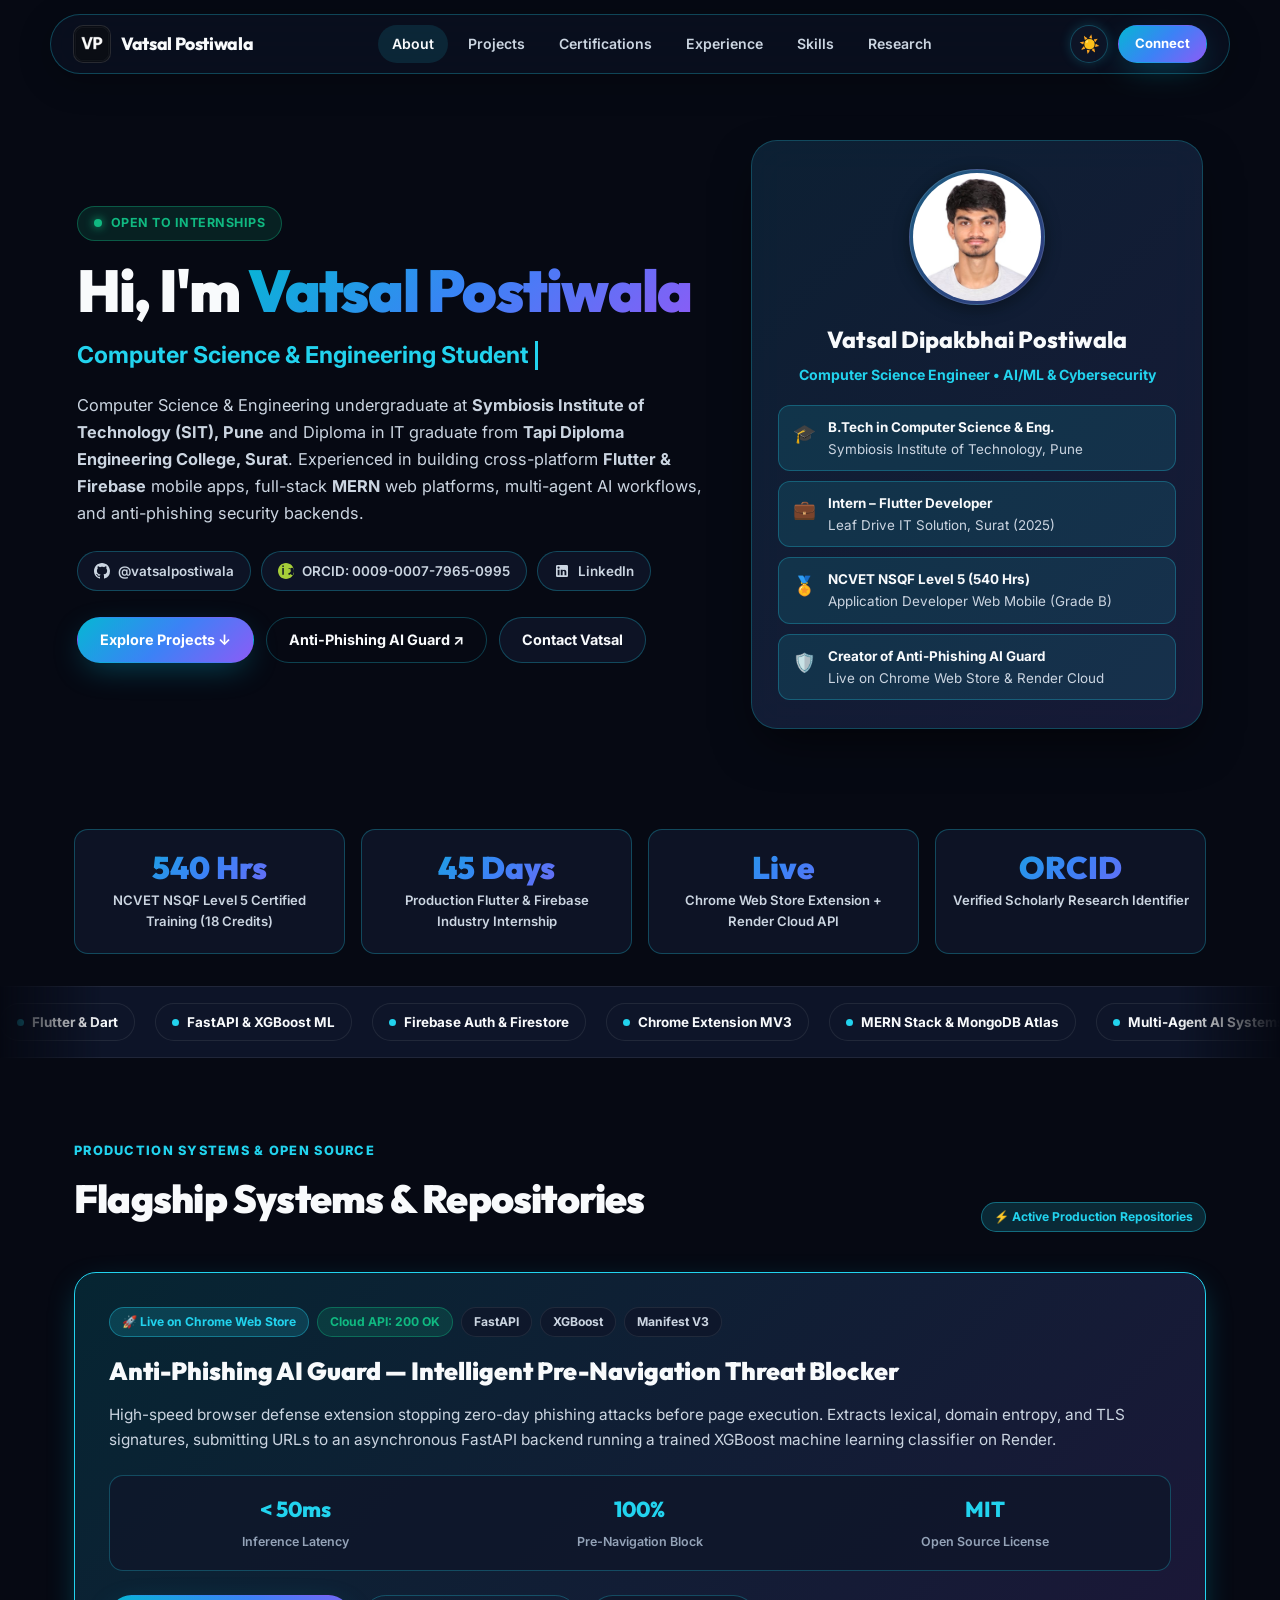
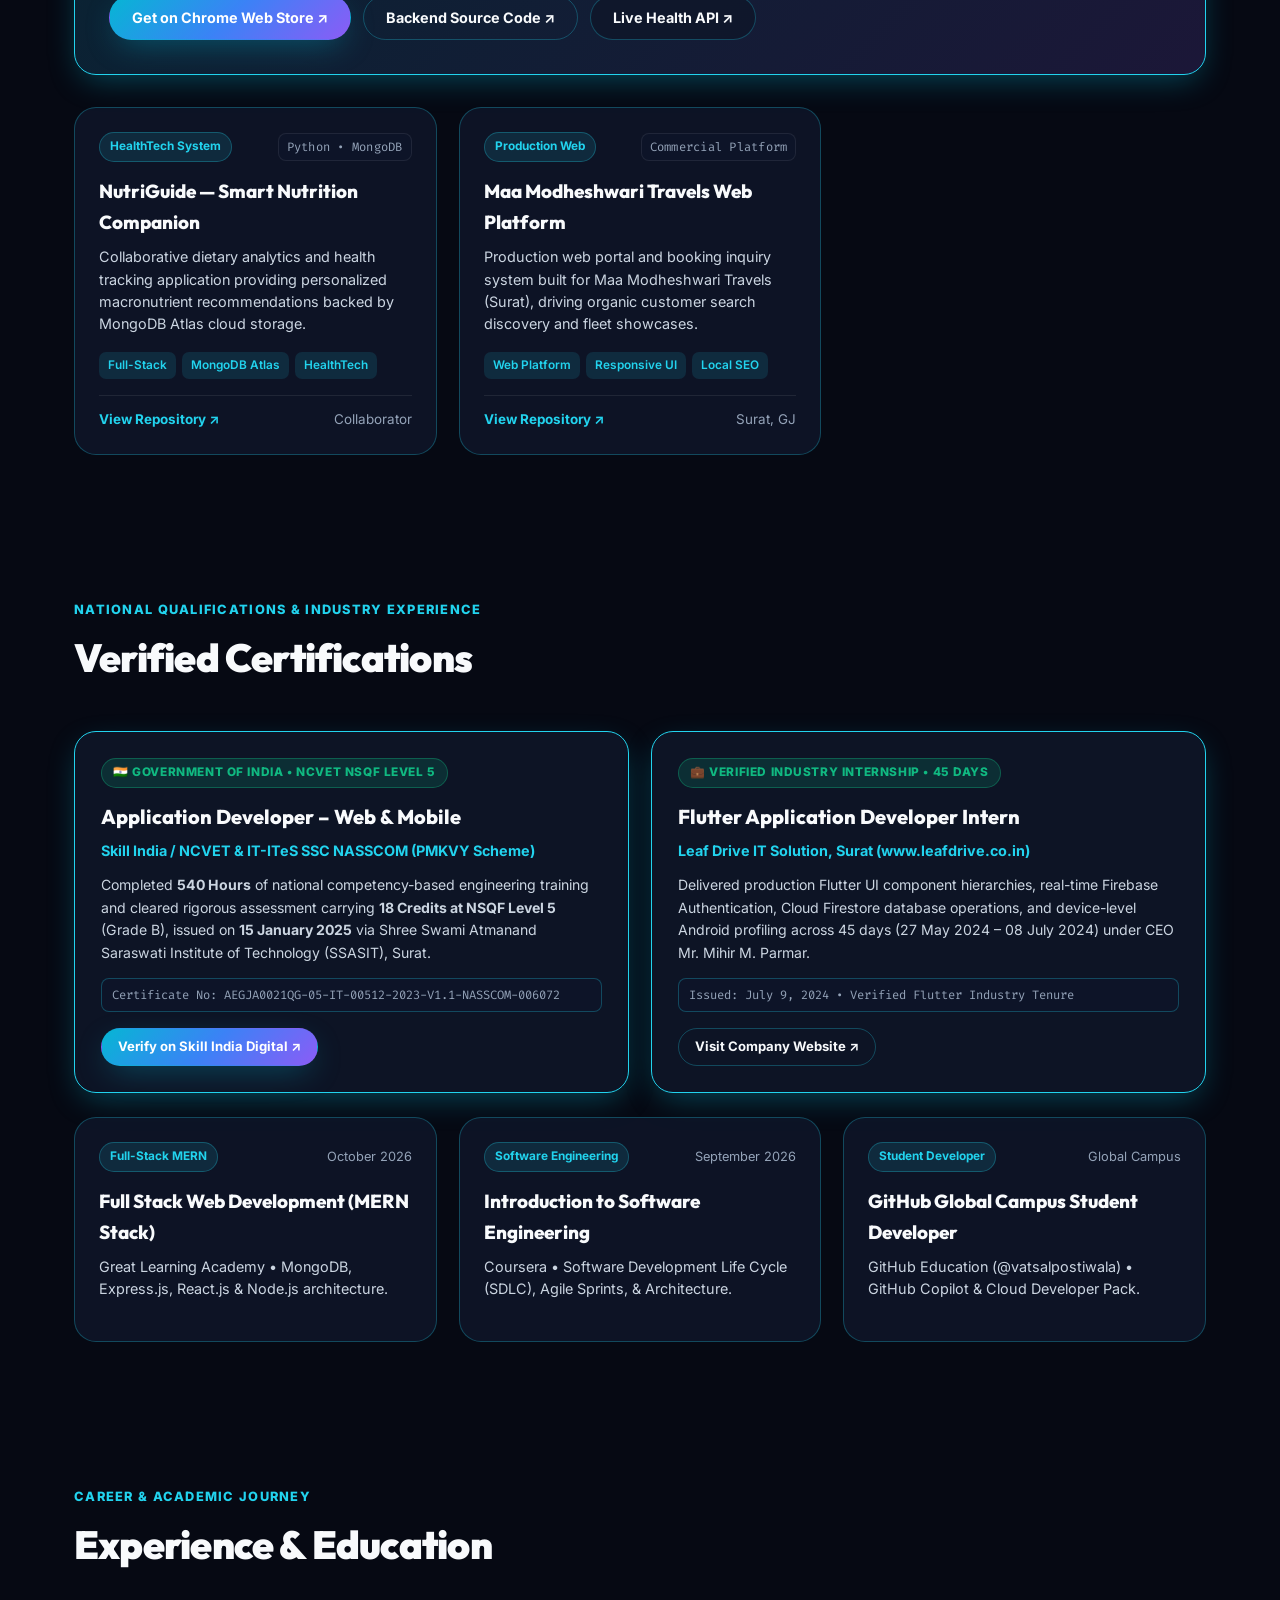
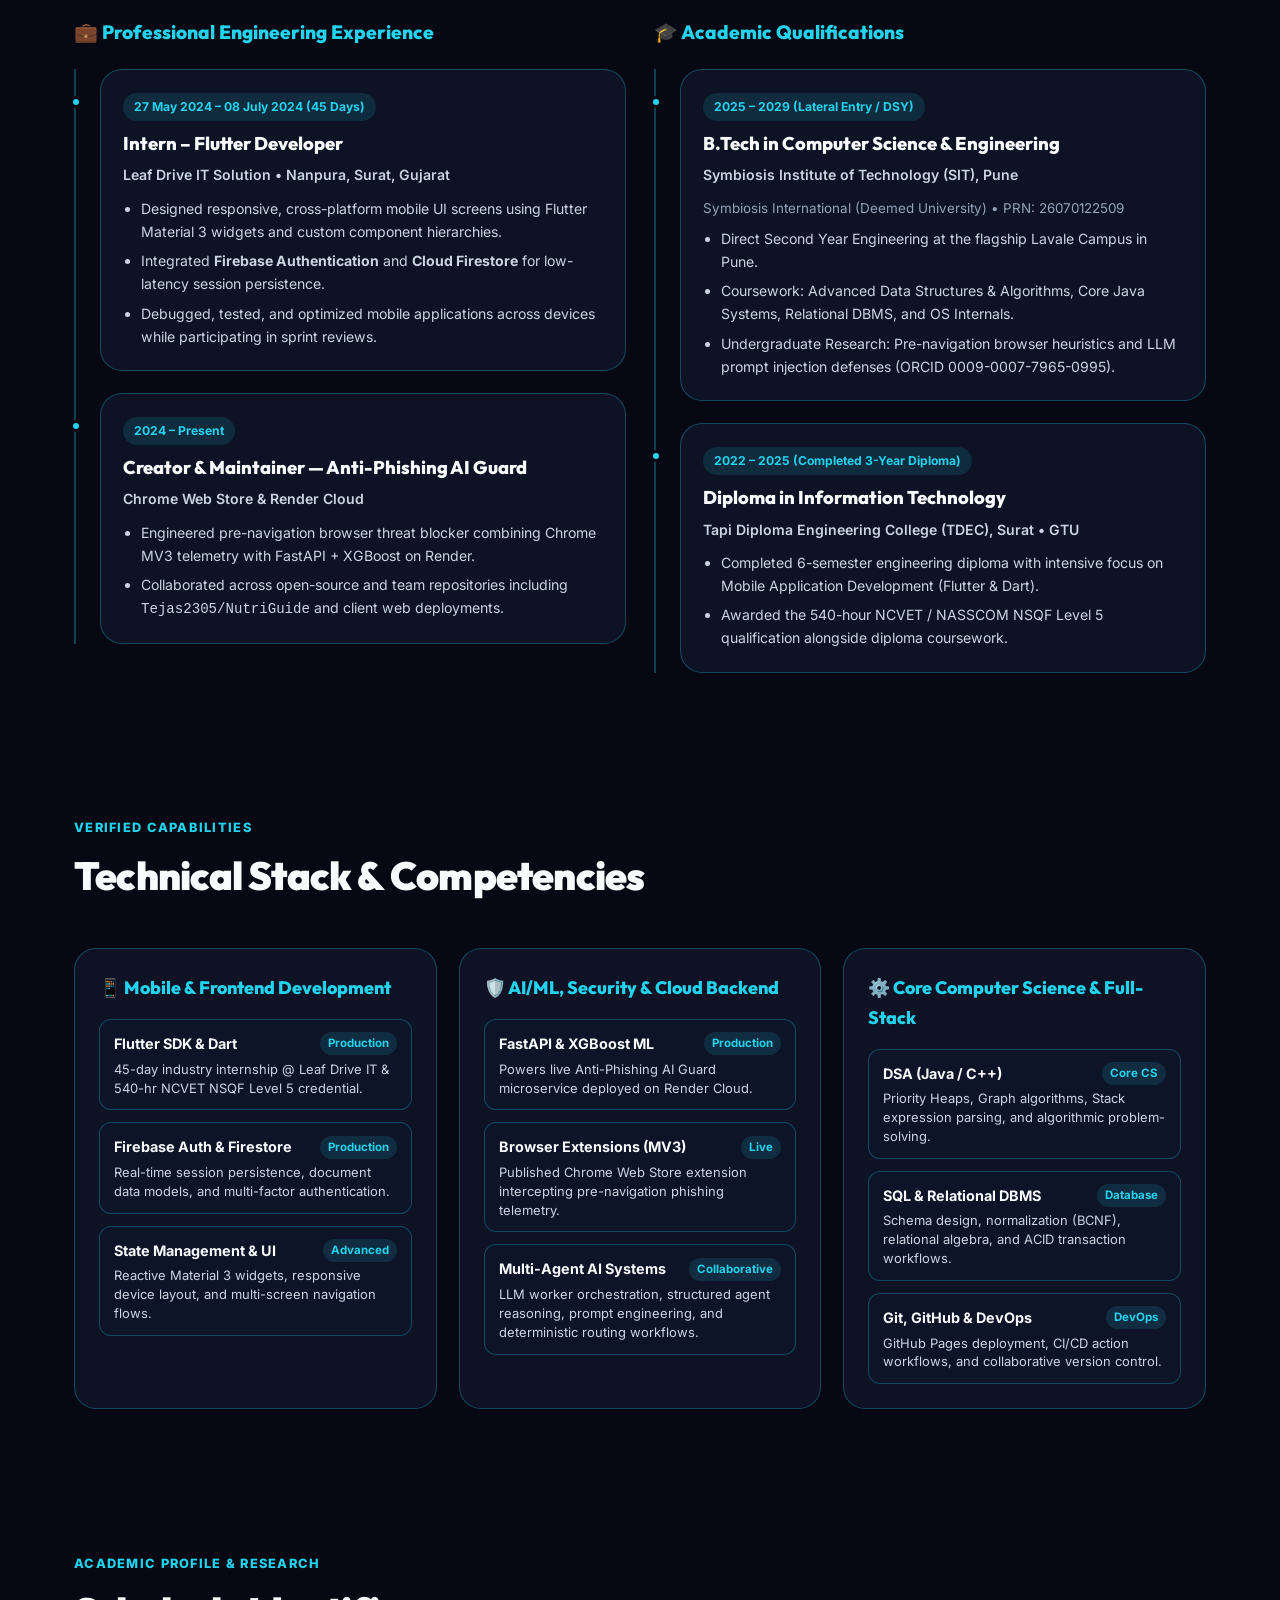
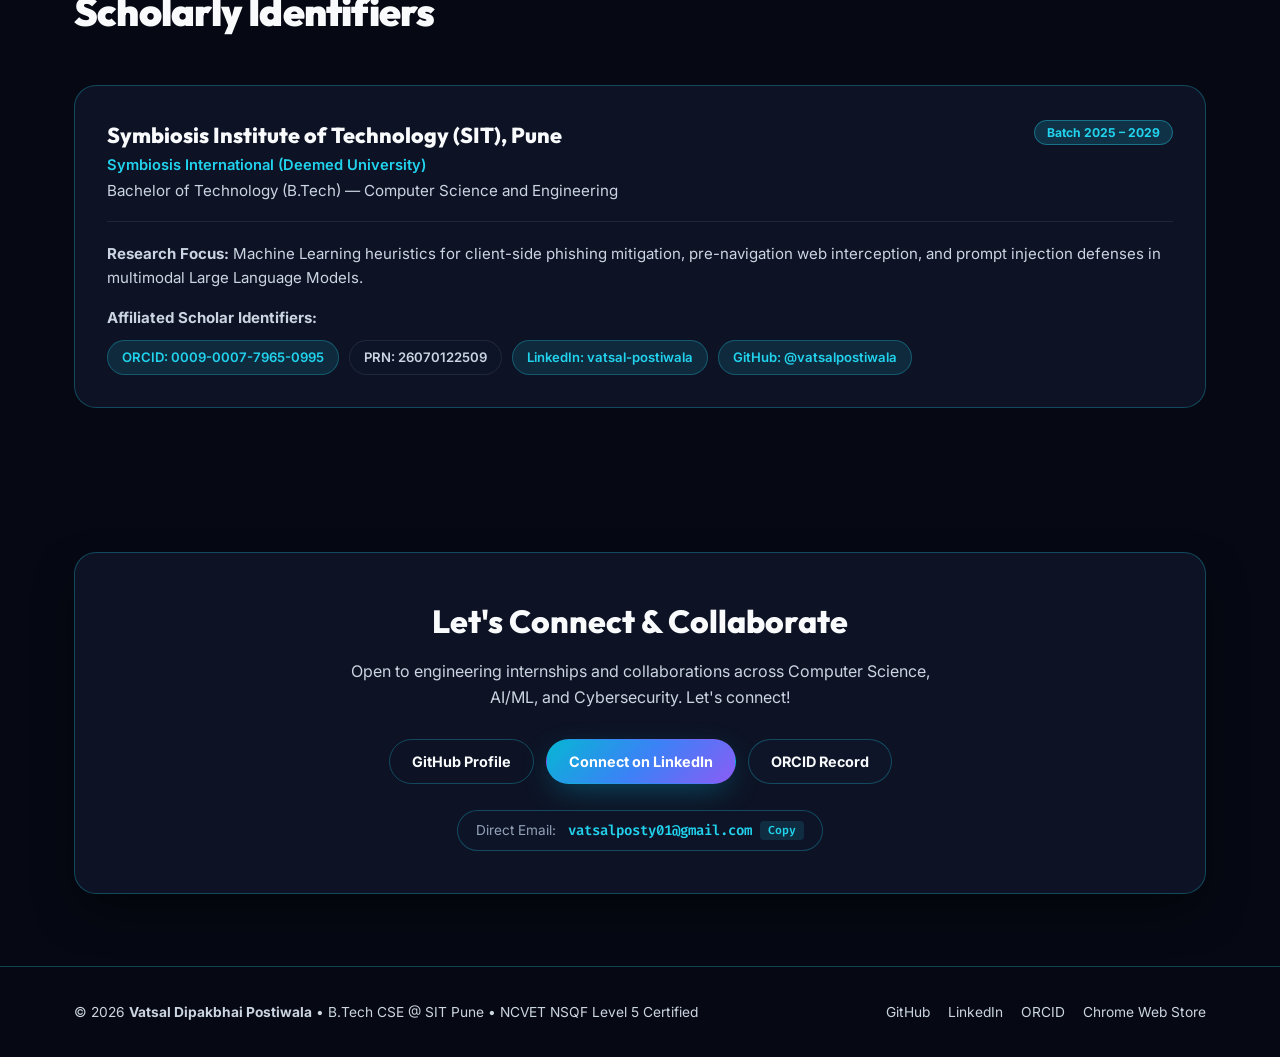
==== commit 644b26e5: "feat(branding): deploy ultra-clean, minimalist, professional VP logo and favicon suite; remove neon " ====
--- a/index.html
+++ b/index.html
@@ -18,6 +18,8 @@
   <meta name="rating" content="general" />
   <meta name="revisit-after" content="2 days" />
 
+  <meta name="google-site-verification" content="google4d880d1636c19c37" />
+
   <!-- Open Graph / Recruiter Link Preview -->
   <meta property="og:type" content="website" />
   <meta property="og:url" content="https://vatsalpostiwala.github.io/" />
@@ -38,21 +40,21 @@
   <link rel="canonical" href="https://vatsalpostiwala.github.io/" />
 
   <!-- Favicons for Google Search & Modern Browsers -->
-  <link rel="icon" type="image/png" sizes="48x48" href="favicon-48x48.png?v=4.0" />
-  <link rel="icon" type="image/png" sizes="96x96" href="favicon-96x96.png?v=4.0" />
-  <link rel="icon" type="image/png" sizes="192x192" href="favicon-192x192.png?v=4.0" />
-  <link rel="icon" type="image/png" sizes="32x32" href="favicon-32x32.png?v=4.0" />
-  <link rel="icon" type="image/png" sizes="16x16" href="favicon-16x16.png?v=4.0" />
-  <link rel="icon" type="image/svg+xml" href="favicon.svg?v=4.0" />
-  <link rel="shortcut icon" href="favicon.ico?v=4.0" />
-  <link rel="apple-touch-icon" sizes="180x180" href="apple-touch-icon.png?v=4.0" />
+  <link rel="icon" type="image/png" sizes="48x48" href="favicon-48x48.png?v=5.0" />
+  <link rel="icon" type="image/png" sizes="96x96" href="favicon-96x96.png?v=5.0" />
+  <link rel="icon" type="image/png" sizes="192x192" href="favicon-192x192.png?v=5.0" />
+  <link rel="icon" type="image/png" sizes="32x32" href="favicon-32x32.png?v=5.0" />
+  <link rel="icon" type="image/png" sizes="16x16" href="favicon-16x16.png?v=5.0" />
+  <link rel="icon" type="image/svg+xml" href="favicon.svg?v=5.0" />
+  <link rel="shortcut icon" href="favicon.ico?v=5.0" />
+  <link rel="apple-touch-icon" sizes="180x180" href="apple-touch-icon.png?v=5.0" />
 
   <!-- Google Fonts -->
   <link rel="preconnect" href="https://fonts.googleapis.com" />
   <link rel="preconnect" href="https://fonts.gstatic.com" crossorigin />
   <link href="https://fonts.googleapis.com/css2?family=Fira+Code:wght@400;500;600&family=Inter:wght@300;400;500;600;700;800&family=Outfit:wght@500;600;700;800;900&display=swap" rel="stylesheet" />
 
-  <link rel="stylesheet" href="style.css?v=4.0" />
+  <link rel="stylesheet" href="style.css?v=5.0" />
 
   <!-- Structured Data (JSON-LD) for Google Knowledge Graph & People Search -->
   <script type="application/ld+json">
@@ -169,7 +171,7 @@
   <header class="navbar" id="navbar">
     <div class="container nav-content">
       <a href="#about" class="nav-brand" id="brandLink">
-        <div class="brand-badge"><img src="favicon-48x48.png?v=4.0" alt="VP Logo" class="brand-logo-img" width="38" height="38" /></div>
+        <div class="brand-badge"><img src="favicon-48x48.png?v=5.0" alt="VP Logo" class="brand-logo-img" width="38" height="38" /></div>
         <span class="brand-name">Vatsal Postiwala</span>
       </a>
 
--- a/style.css
+++ b/style.css
@@ -182,12 +182,11 @@
   height: 38px;
   border-radius: 10px;
   overflow: hidden;
-  background: #090d16;
-  border: 1.5px solid rgba(34, 211, 238, 0.45);
+  background: #0a0d14;
+  border: 1px solid rgba(255, 255, 255, 0.12);
   display: grid;
   place-items: center;
-  box-shadow: 0 0 14px rgba(34, 211, 238, 0.25);
-  transition: transform 0.25s ease, box-shadow 0.25s ease, border-color 0.25s ease;
+  transition: transform 0.2s ease, border-color 0.2s ease;
   flex-shrink: 0;
 }
 
@@ -199,9 +198,8 @@
 }
 
 .nav-brand:hover .brand-badge {
-  transform: scale(1.06);
-  border-color: var(--accent-cyan);
-  box-shadow: 0 0 20px rgba(34, 211, 238, 0.55);
+  transform: scale(1.04);
+  border-color: rgba(255, 255, 255, 0.28);
 }
 
 .nav-name {
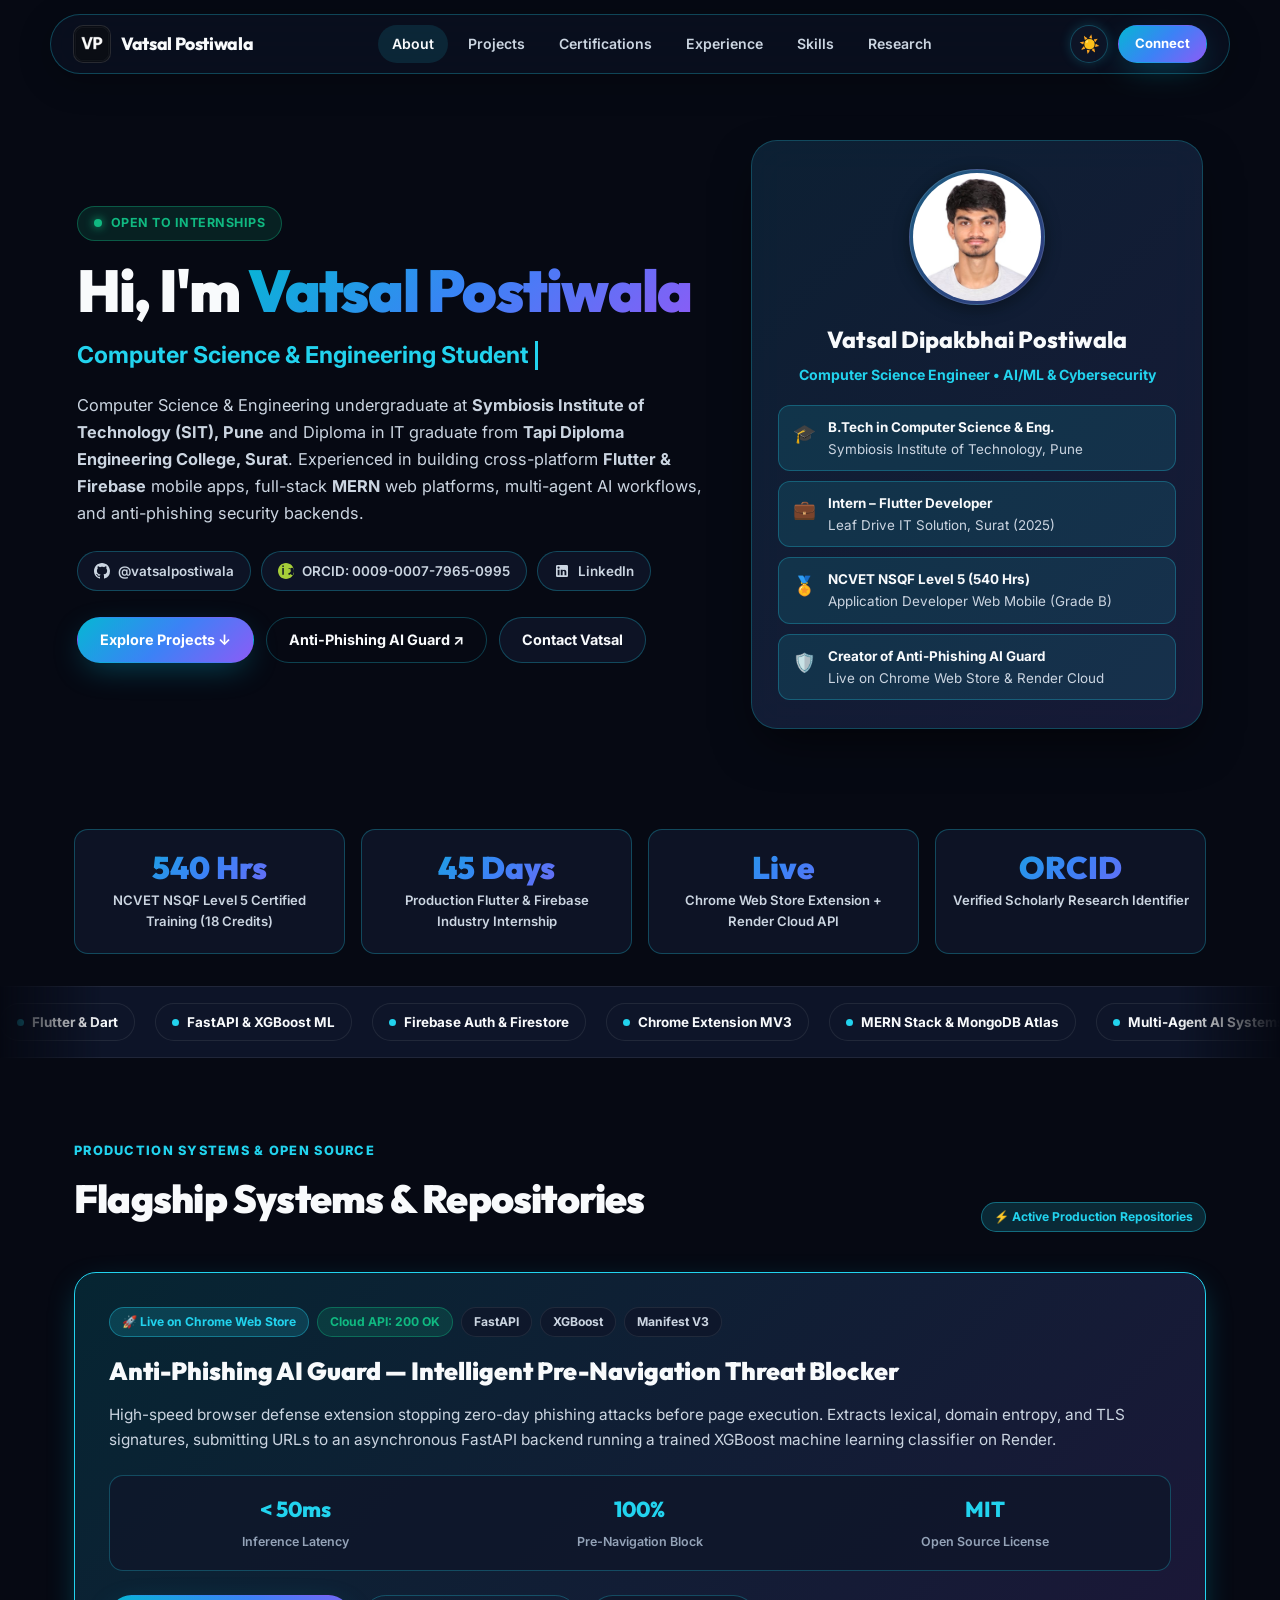
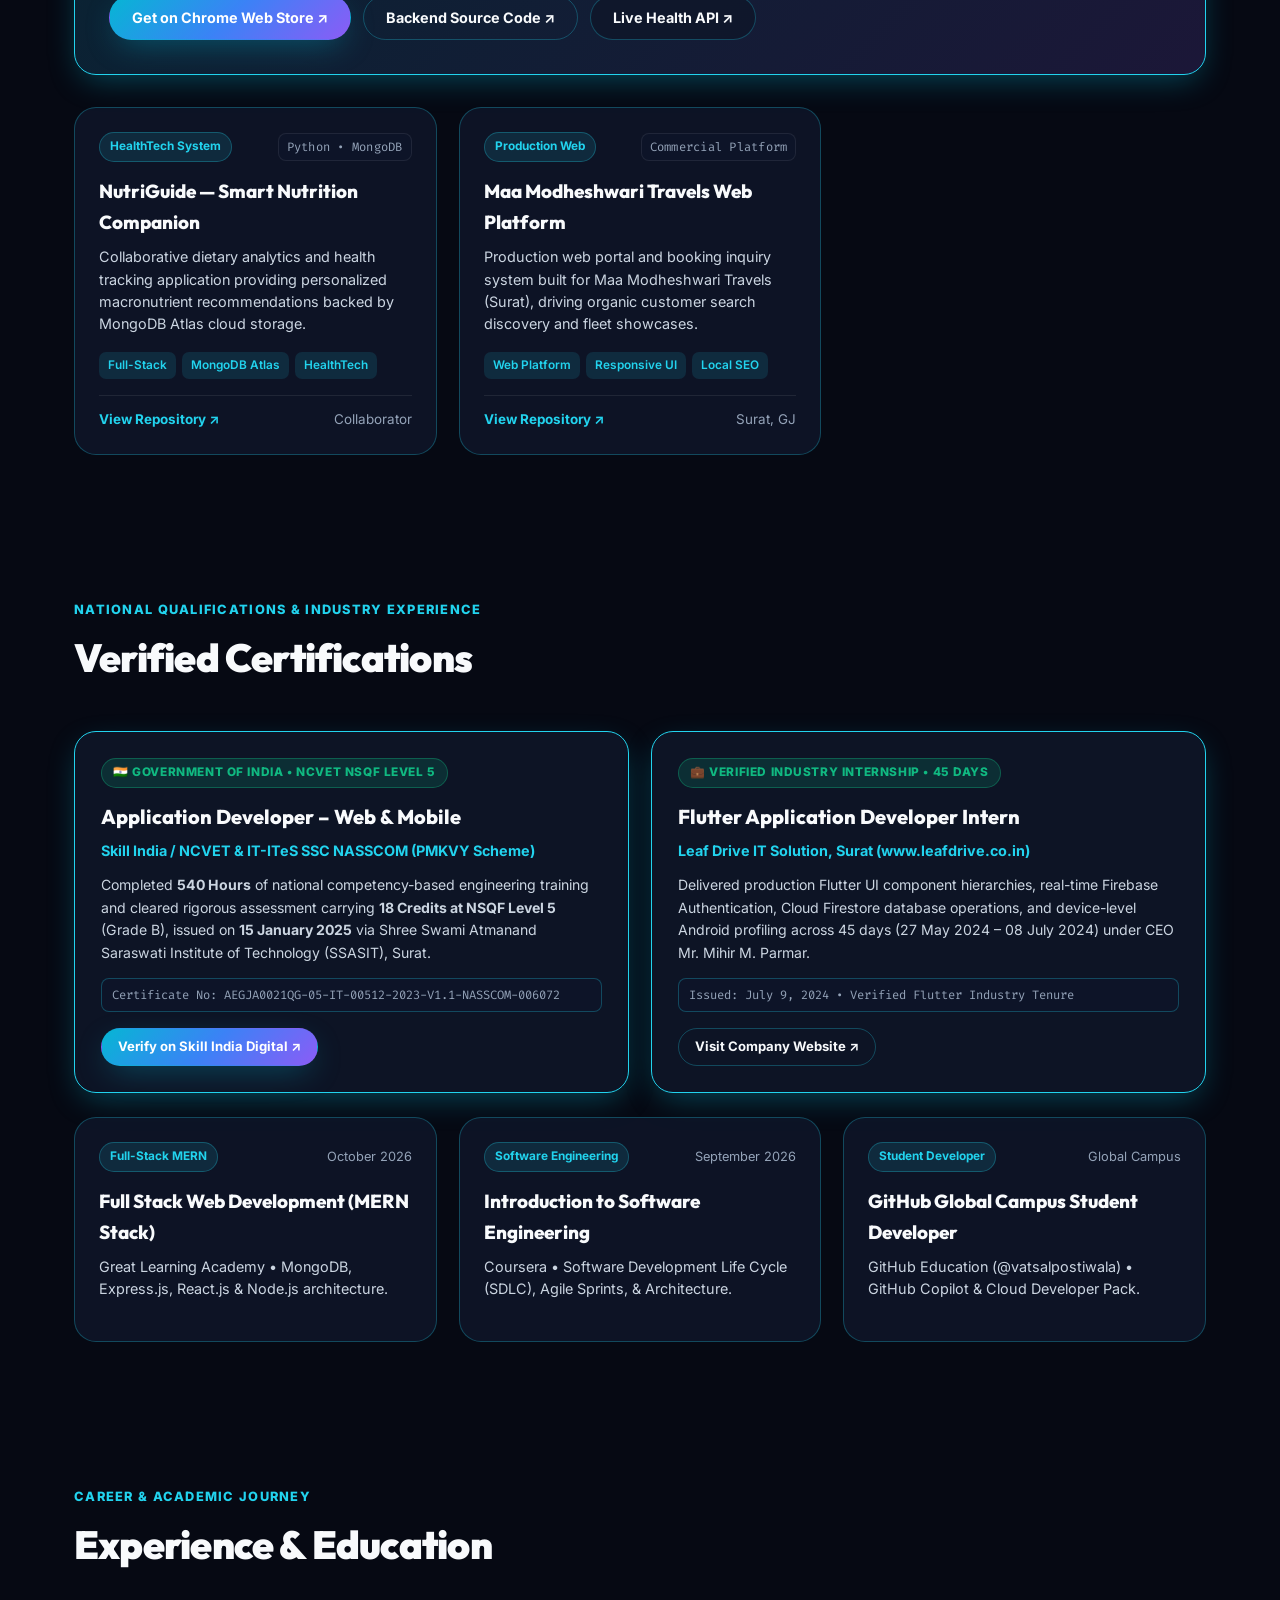
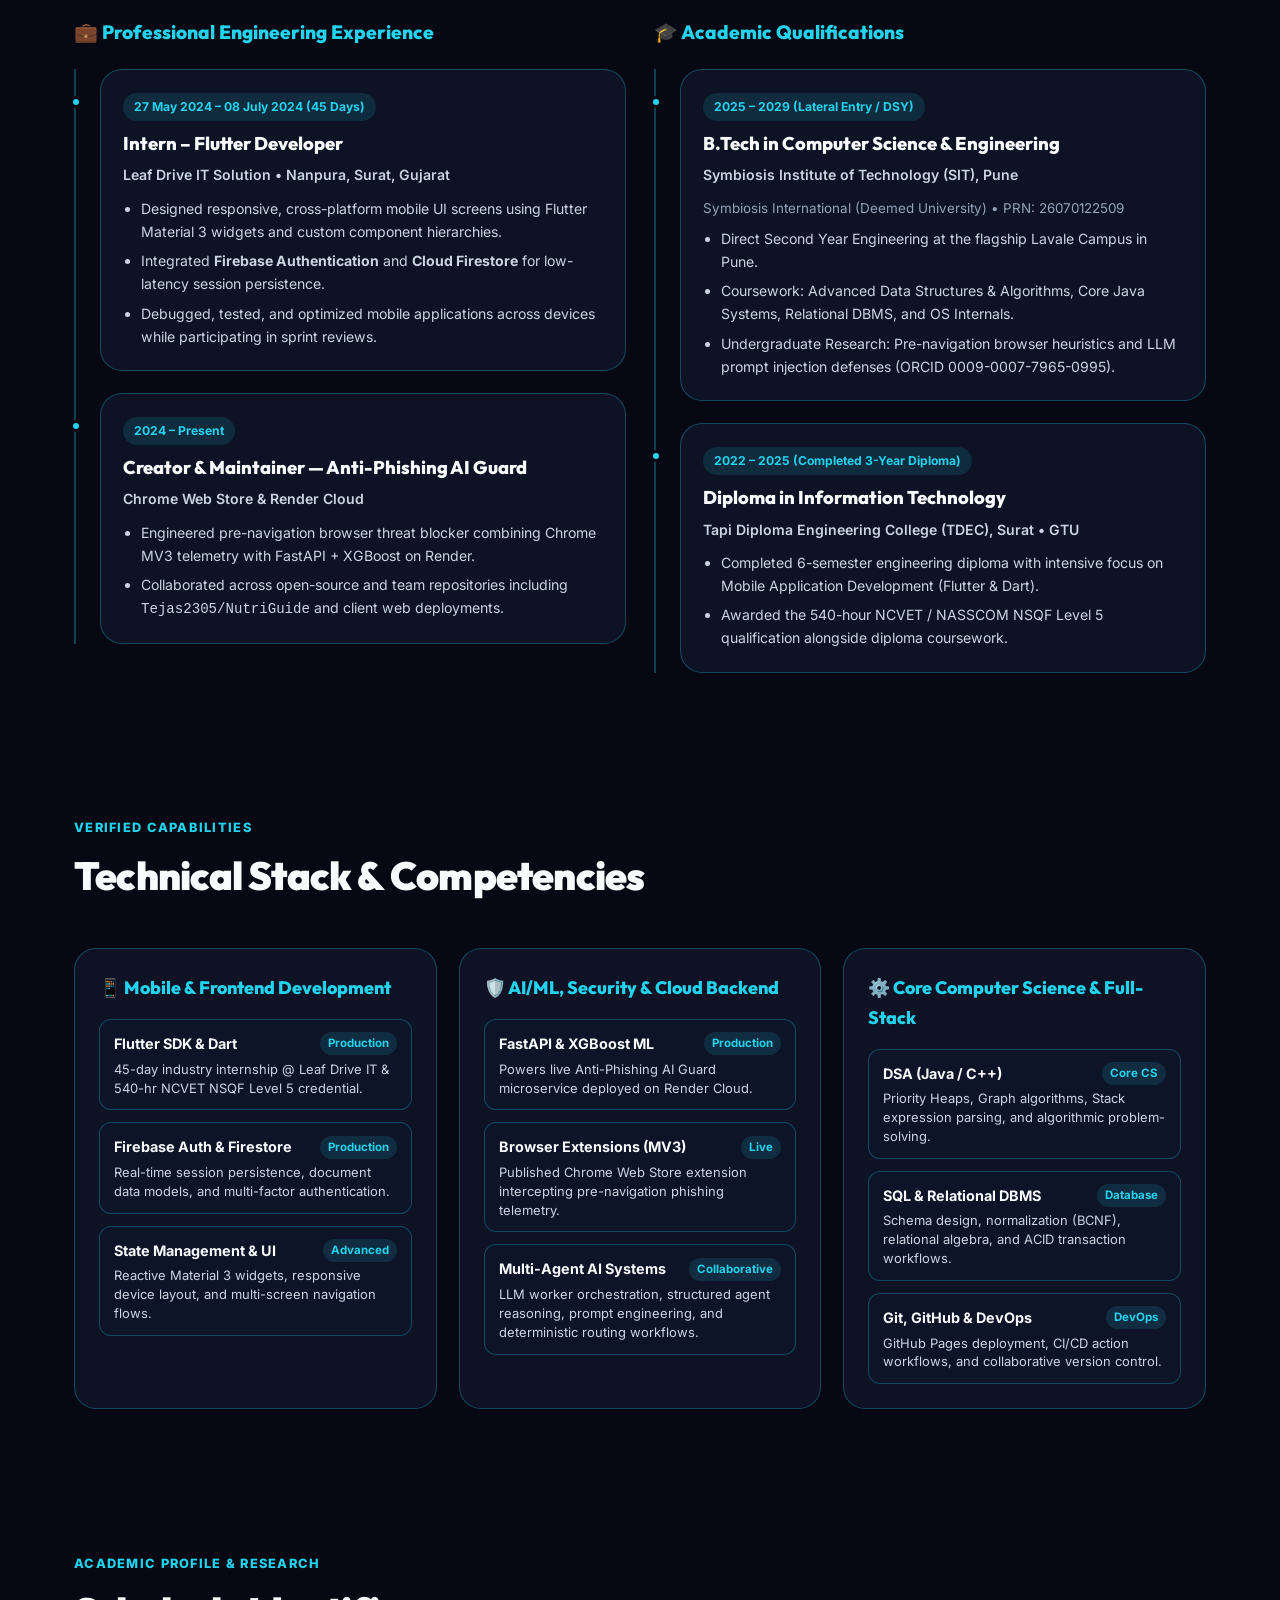
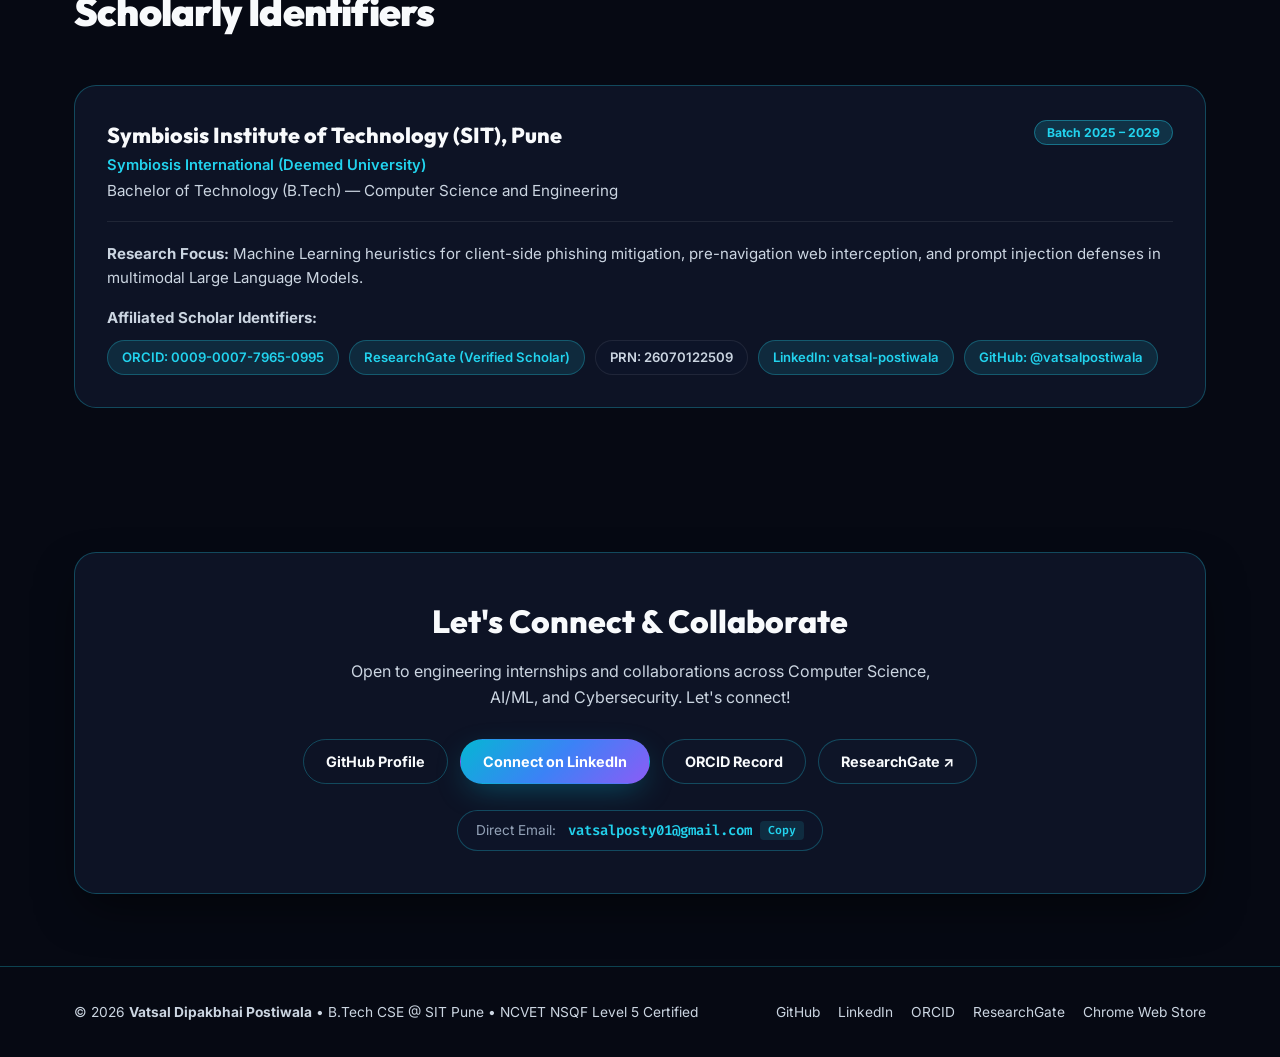
==== commit 633be123: "feat(scholar): integrate verified ResearchGate profile into academic identifiers, contact, and schem" ====
--- a/index.html
+++ b/index.html
@@ -8,7 +8,7 @@
   <title>Vatsal Postiwala | Computer Science Engineer • AI/ML &amp; Cybersecurity</title>
   <meta name="title" content="Vatsal Postiwala | Computer Science Engineer • AI/ML &amp; Cybersecurity" />
   <meta name="description" content="Official engineering portfolio of Vatsal Postiwala (Vatsal Dipakbhai Postiwala). B.Tech CSE at SIT Pune, Creator of Anti-Phishing AI Guard. Open to internships across CSE, AI/ML, and Cybersecurity." />
-  <meta name="keywords" content="Vatsal Postiwala, Vatsal Postiwala github, Vatsal Dipakbhai Postiwala, vatsalpostiwala, Computer Science, AI/ML, Cybersecurity, Flutter Developer, Anti-Phishing AI Guard, SIT Pune, Symbiosis Institute of Technology, NCVET NASSCOM NSQF Level 5, Skill India Digital, Leaf Drive IT Solution, ORCID 0009-0007-7965-0995" />
+  <meta name="keywords" content="Vatsal Postiwala, Vatsal Postiwala github, Vatsal Dipakbhai Postiwala, vatsalpostiwala, Computer Science, AI/ML, Cybersecurity, Flutter Developer, Anti-Phishing AI Guard, SIT Pune, Symbiosis Institute of Technology, NCVET NASSCOM NSQF Level 5, Skill India Digital, Leaf Drive IT Solution, ORCID 0009-0007-7965-0995, ResearchGate Vatsal Postiwala" />
   <meta name="author" content="Vatsal Dipakbhai Postiwala" />
   
   <!-- Search Engine Crawlers & Directives -->
@@ -143,6 +143,7 @@
           "https://github.com/vatsalpostiwala",
           "https://www.linkedin.com/in/vatsal-postiwala",
           "https://orcid.org/0009-0007-7965-0995",
+          "https://www.researchgate.net/profile/Vatsal-Postiwala",
           "https://chromewebstore.google.com/detail/anti-phishing-ai-guard/hacojgdkakkkjlbiakmdnigchjlaikkh"
         ],
         "knowsAbout": [
@@ -715,6 +716,9 @@
                 <a href="https://orcid.org/0009-0007-7965-0995" target="_blank" rel="noopener" class="research-id-pill">
                   ORCID: 0009-0007-7965-0995
                 </a>
+                  <a href="https://www.researchgate.net/profile/Vatsal-Postiwala" target="_blank" rel="noopener" class="research-id-pill">
+                    ResearchGate (Verified Scholar)
+                  </a>
                 <span class="research-id-pill neutral-pill">
                   PRN: 26070122509
                 </span>
@@ -750,6 +754,9 @@
             <a href="https://orcid.org/0009-0007-7965-0995" target="_blank" rel="noopener" class="btn btn-secondary">
               ORCID Record
             </a>
+              <a href="https://www.researchgate.net/profile/Vatsal-Postiwala" target="_blank" rel="noopener" class="btn btn-secondary">
+                ResearchGate ↗
+              </a>
           </div>
 
           <div class="contact-direct">
@@ -772,6 +779,7 @@
         <a href="https://github.com/vatsalpostiwala" target="_blank" rel="noopener">GitHub</a>
         <a href="https://www.linkedin.com/in/vatsal-postiwala" target="_blank" rel="noopener">LinkedIn</a>
         <a href="https://orcid.org/0009-0007-7965-0995" target="_blank" rel="noopener">ORCID</a>
+          <a href="https://www.researchgate.net/profile/Vatsal-Postiwala" target="_blank" rel="noopener">ResearchGate</a>
         <a href="https://chromewebstore.google.com/detail/anti-phishing-ai-guard/hacojgdkakkkjlbiakmdnigchjlaikkh" target="_blank" rel="noopener">Chrome Web Store</a>
       </div>
     </div>
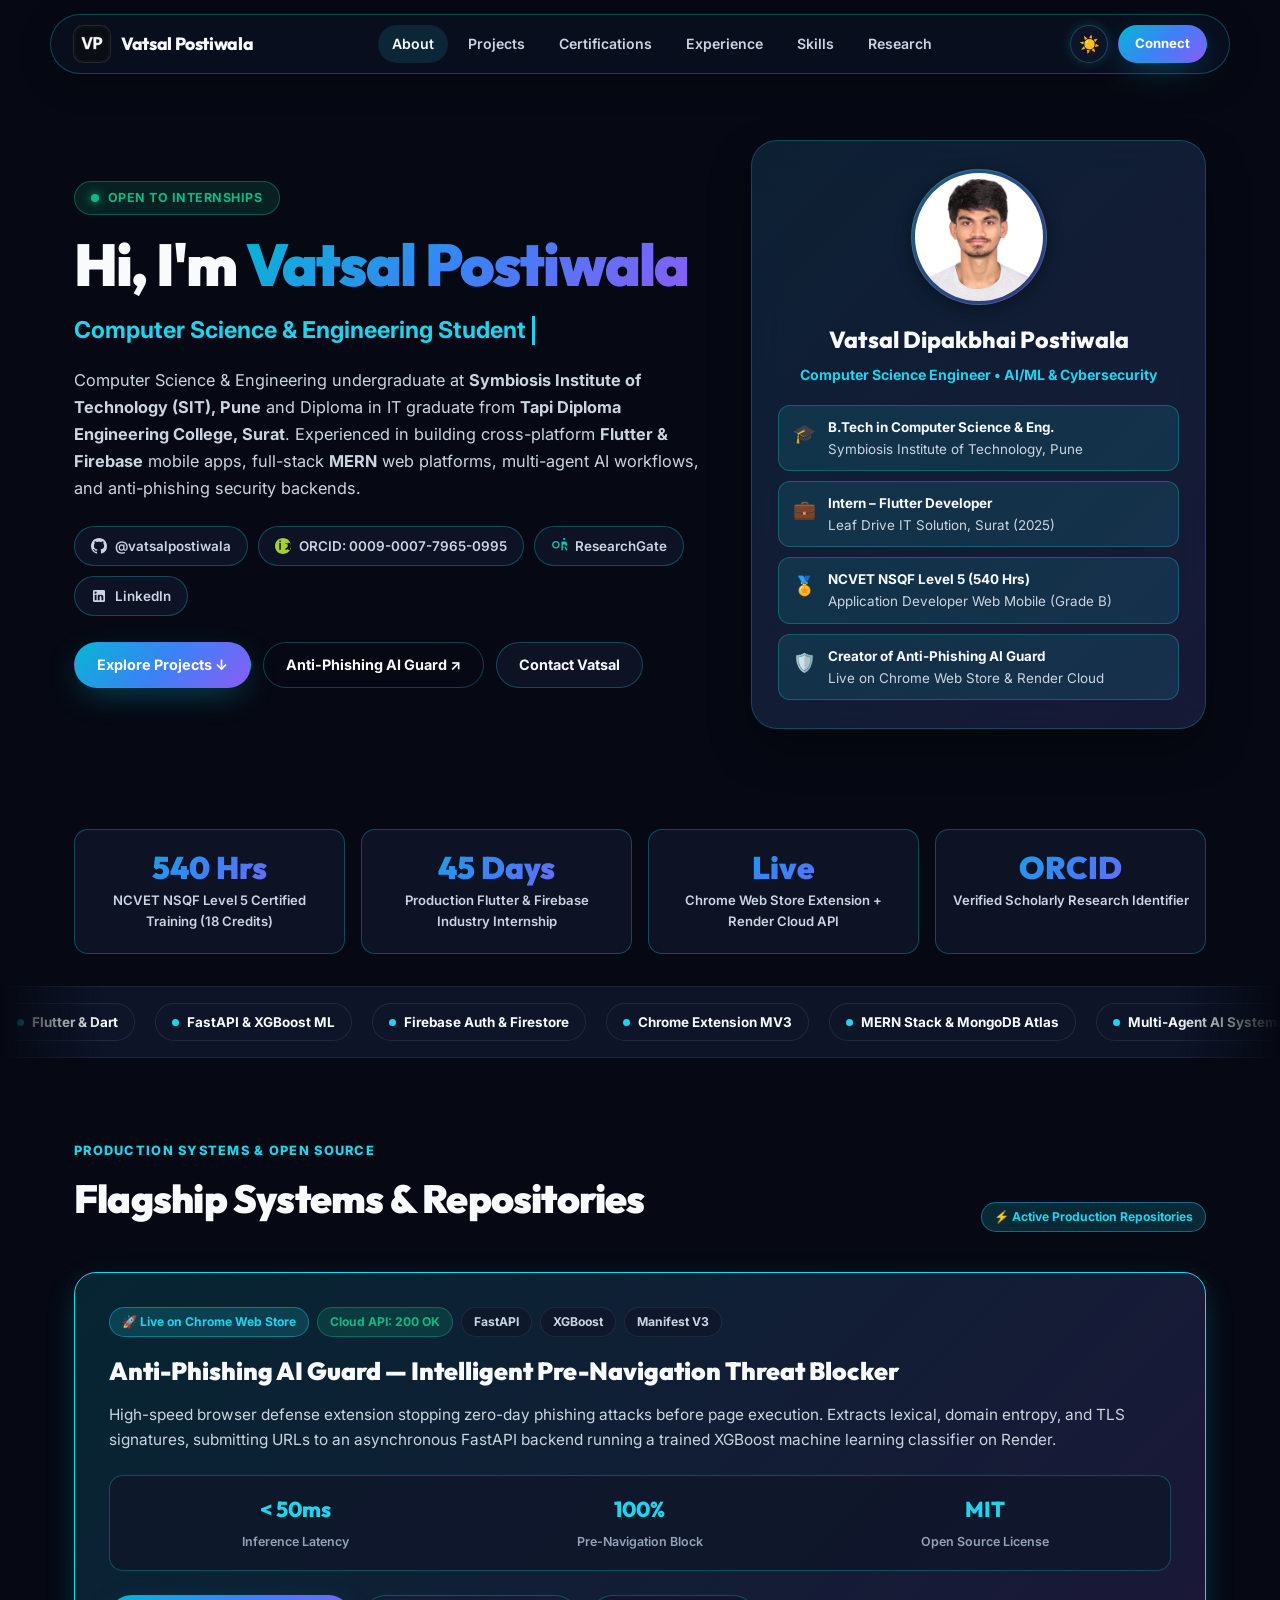
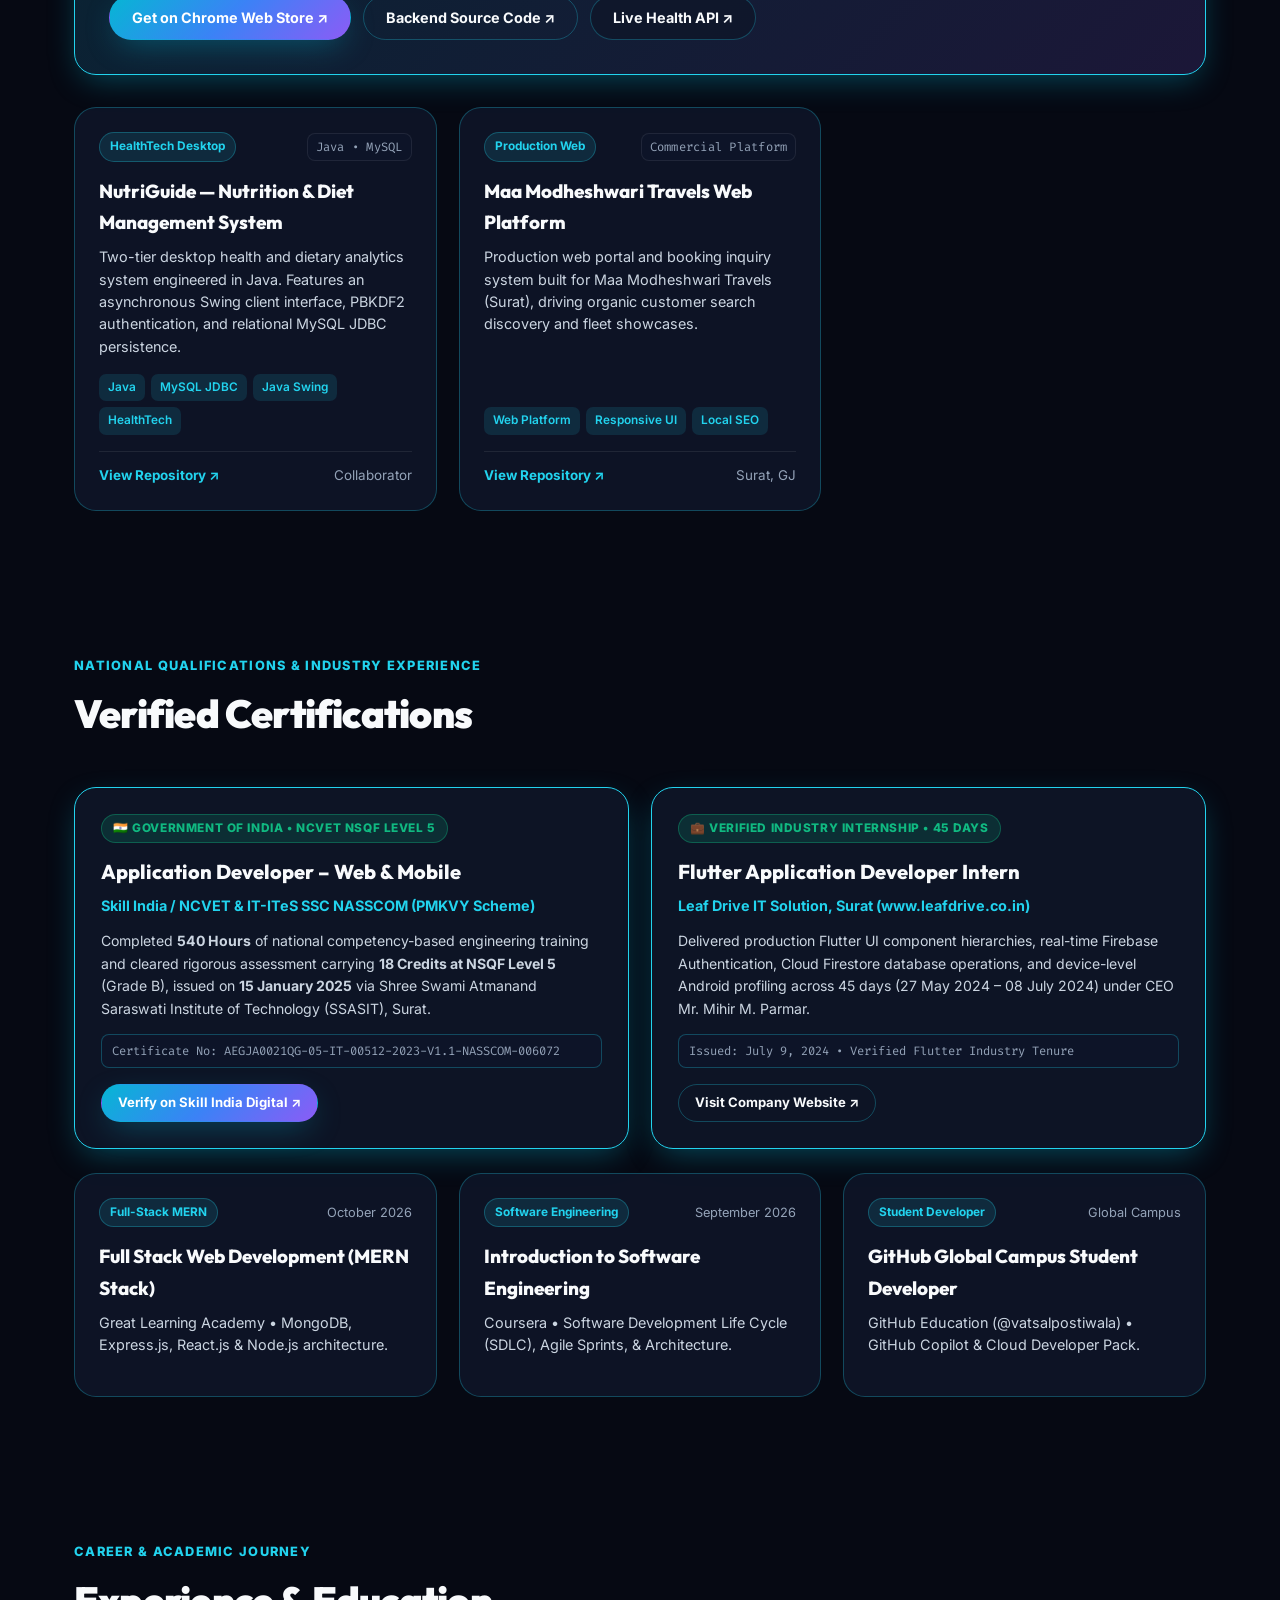
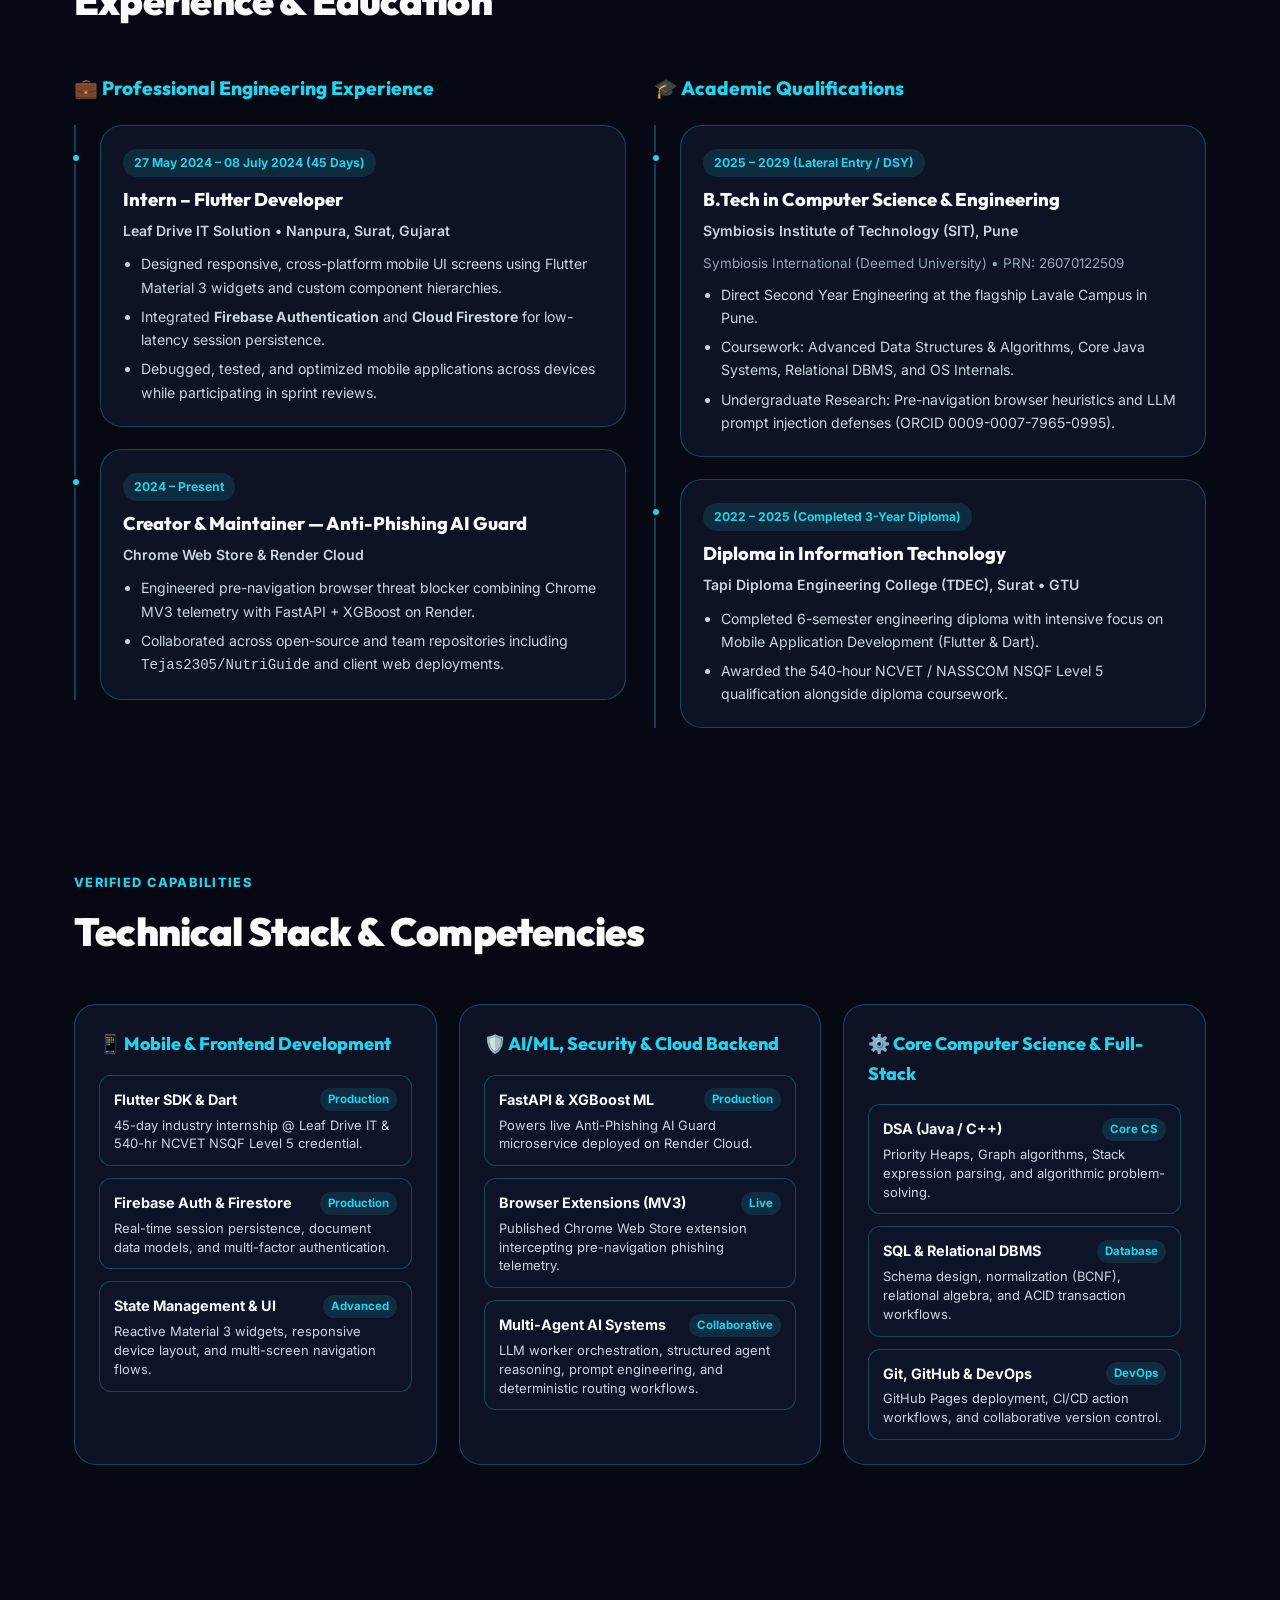
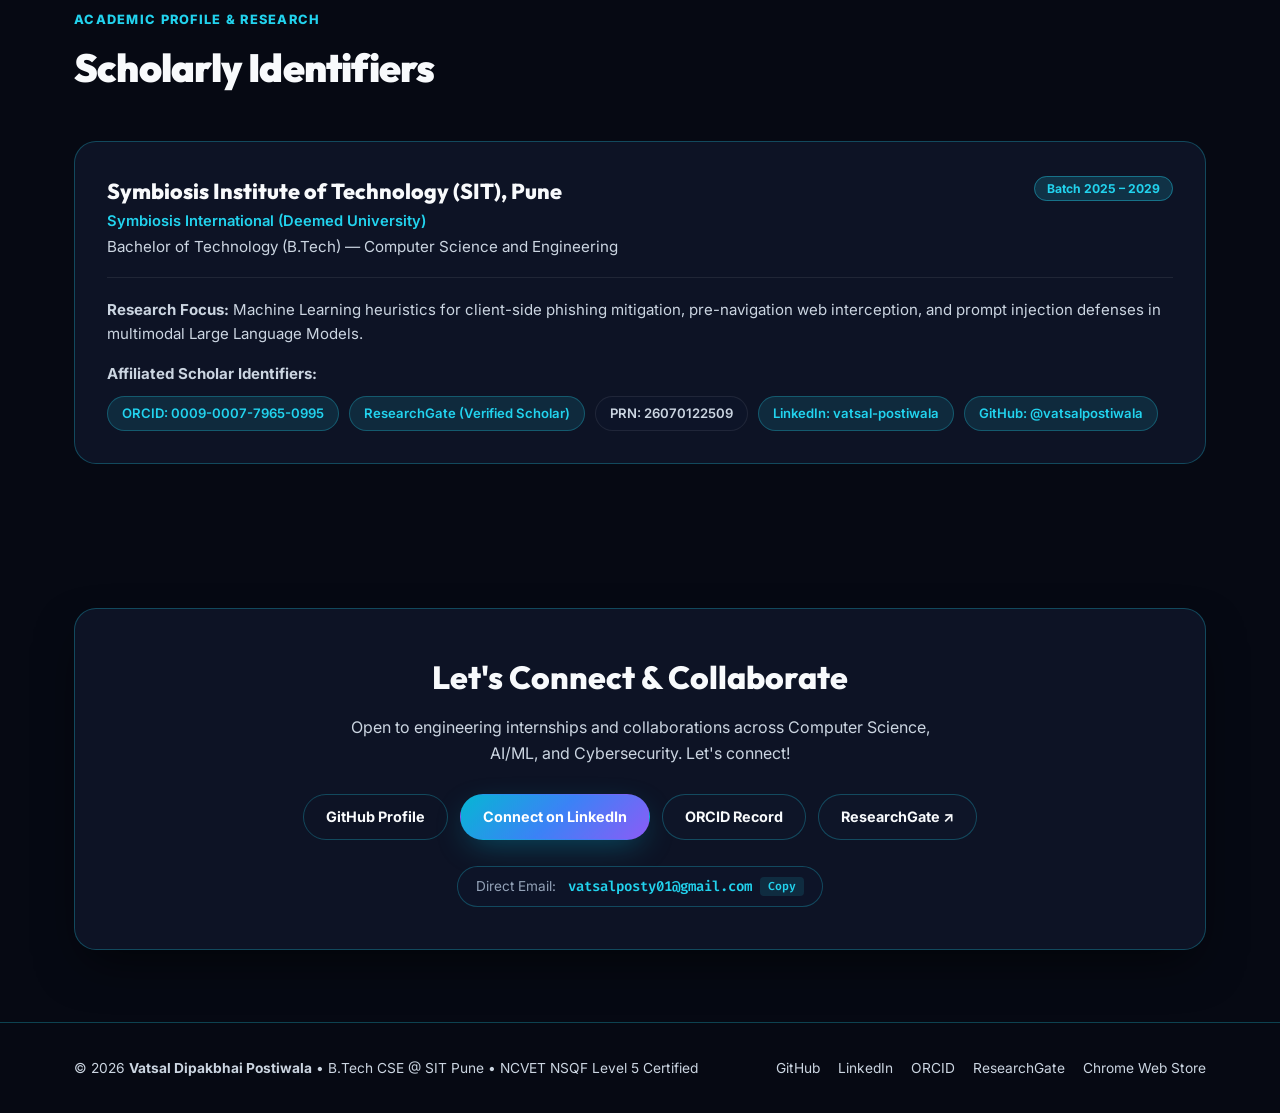
==== commit e350390e: "fix(projects): correct NutriGuide stack to Java/MySQL; add ResearchGate to hero credentials" ====
--- a/index.html
+++ b/index.html
@@ -251,6 +251,11 @@
                 <span>ORCID: 0009-0007-7965-0995</span>
               </a>
 
+              <a href="https://www.researchgate.net/profile/Vatsal-Postiwala" target="_blank" rel="noopener" class="credential-pill rg-pill">
+                <svg class="pill-icon" viewBox="0 0 24 24" fill="#00CCBB"><path d="M19.586 0c-.818 0-1.479.66-1.479 1.479 0 .82.661 1.479 1.479 1.479.82 0 1.479-.66 1.479-1.479C21.065.66 20.405 0 19.586 0zM7.28 4.417c-3.14 0-5.69 2.55-5.69 5.69 0 3.14 2.55 5.69 5.69 5.69 3.14 0 5.69-2.55 5.69-5.69 0-3.14-2.55-5.69-5.69-5.69zm0 2.057c2.007 0 3.633 1.626 3.633 3.633 0 2.007-1.626 3.633-3.633 3.633-2.007 0-3.633-1.626-3.633-3.633 0-2.007 1.626-3.633 3.633-3.633zm8.384 1.442v10.37h2.057v-5.244h1.968l2.969 5.244h2.463l-3.23-5.597c1.476-.582 2.378-1.922 2.378-3.473 0-2.28-1.802-3.805-4.275-3.805H15.664zm2.057 1.954h2.155c1.332 0 2.22 1.037 2.22 2.127 0 1.19-.888 2.13-2.22 2.13h-2.155V9.87z"/></svg>
+                <span>ResearchGate</span>
+              </a>
+
               <a href="https://www.linkedin.com/in/vatsal-postiwala" target="_blank" rel="noopener" class="credential-pill linkedin-pill">
                 <svg class="pill-icon" viewBox="0 0 24 24" fill="currentColor"><path d="M19 3a2 2 0 0 1 2 2v14a2 2 0 0 1-2 2H5a2 2 0 0 1-2-2V5a2 2 0 0 1 2-2h14m-.5 15.5v-5.3a3.26 3.26 0 0 0-3.26-3.26c-.85 0-1.84.52-2.28 1.3v-1.11h-2.79v8.37h2.79v-4.93c0-.77.62-1.4 1.39-1.4a1.4 1.4 0 0 1 1.4 1.4v4.93h2.75M6.88 8.56a1.68 1.68 0 0 0 1.68-1.68c0-.93-.75-1.69-1.68-1.69a1.69 1.69 0 0 0-1.69 1.69c0 .93.76 1.68 1.69 1.68m1.39 9.94v-8.37H5.5v8.37h2.77z"/></svg>
                 <span>LinkedIn</span>
@@ -406,23 +411,24 @@
         <!-- Projects Grid -->
         <div class="projects-grid" id="projects-grid">
           <!-- NutriGuide -->
-          <article class="project-card reveal" data-category="web">
+          <article class="project-card reveal" data-category="systems">
             <div>
               <div class="project-top">
-                <span class="project-badge">HealthTech System</span>
-                <span class="project-tech-meta">Python • MongoDB</span>
+                <span class="project-badge">HealthTech Desktop</span>
+                <span class="project-tech-meta">Java • MySQL</span>
               </div>
               <h3 class="project-title">
-                <a href="https://github.com/Tejas2305/NutriGuide" target="_blank" rel="noopener">NutriGuide — Smart Nutrition Companion</a>
+                <a href="https://github.com/Tejas2305/NutriGuide" target="_blank" rel="noopener">NutriGuide — Nutrition &amp; Diet Management System</a>
               </h3>
               <p class="project-desc">
-                Collaborative dietary analytics and health tracking application providing personalized macronutrient recommendations backed by MongoDB Atlas cloud storage.
+                Two-tier desktop health and dietary analytics system engineered in Java. Features an asynchronous Swing client interface, PBKDF2 authentication, and relational MySQL JDBC persistence.
               </p>
             </div>
             <div>
               <div class="project-tags">
-                <span class="tag">Full-Stack</span>
-                <span class="tag">MongoDB Atlas</span>
+                <span class="tag">Java</span>
+                <span class="tag">MySQL JDBC</span>
+                <span class="tag">Java Swing</span>
                 <span class="tag">HealthTech</span>
               </div>
               <div class="project-links">
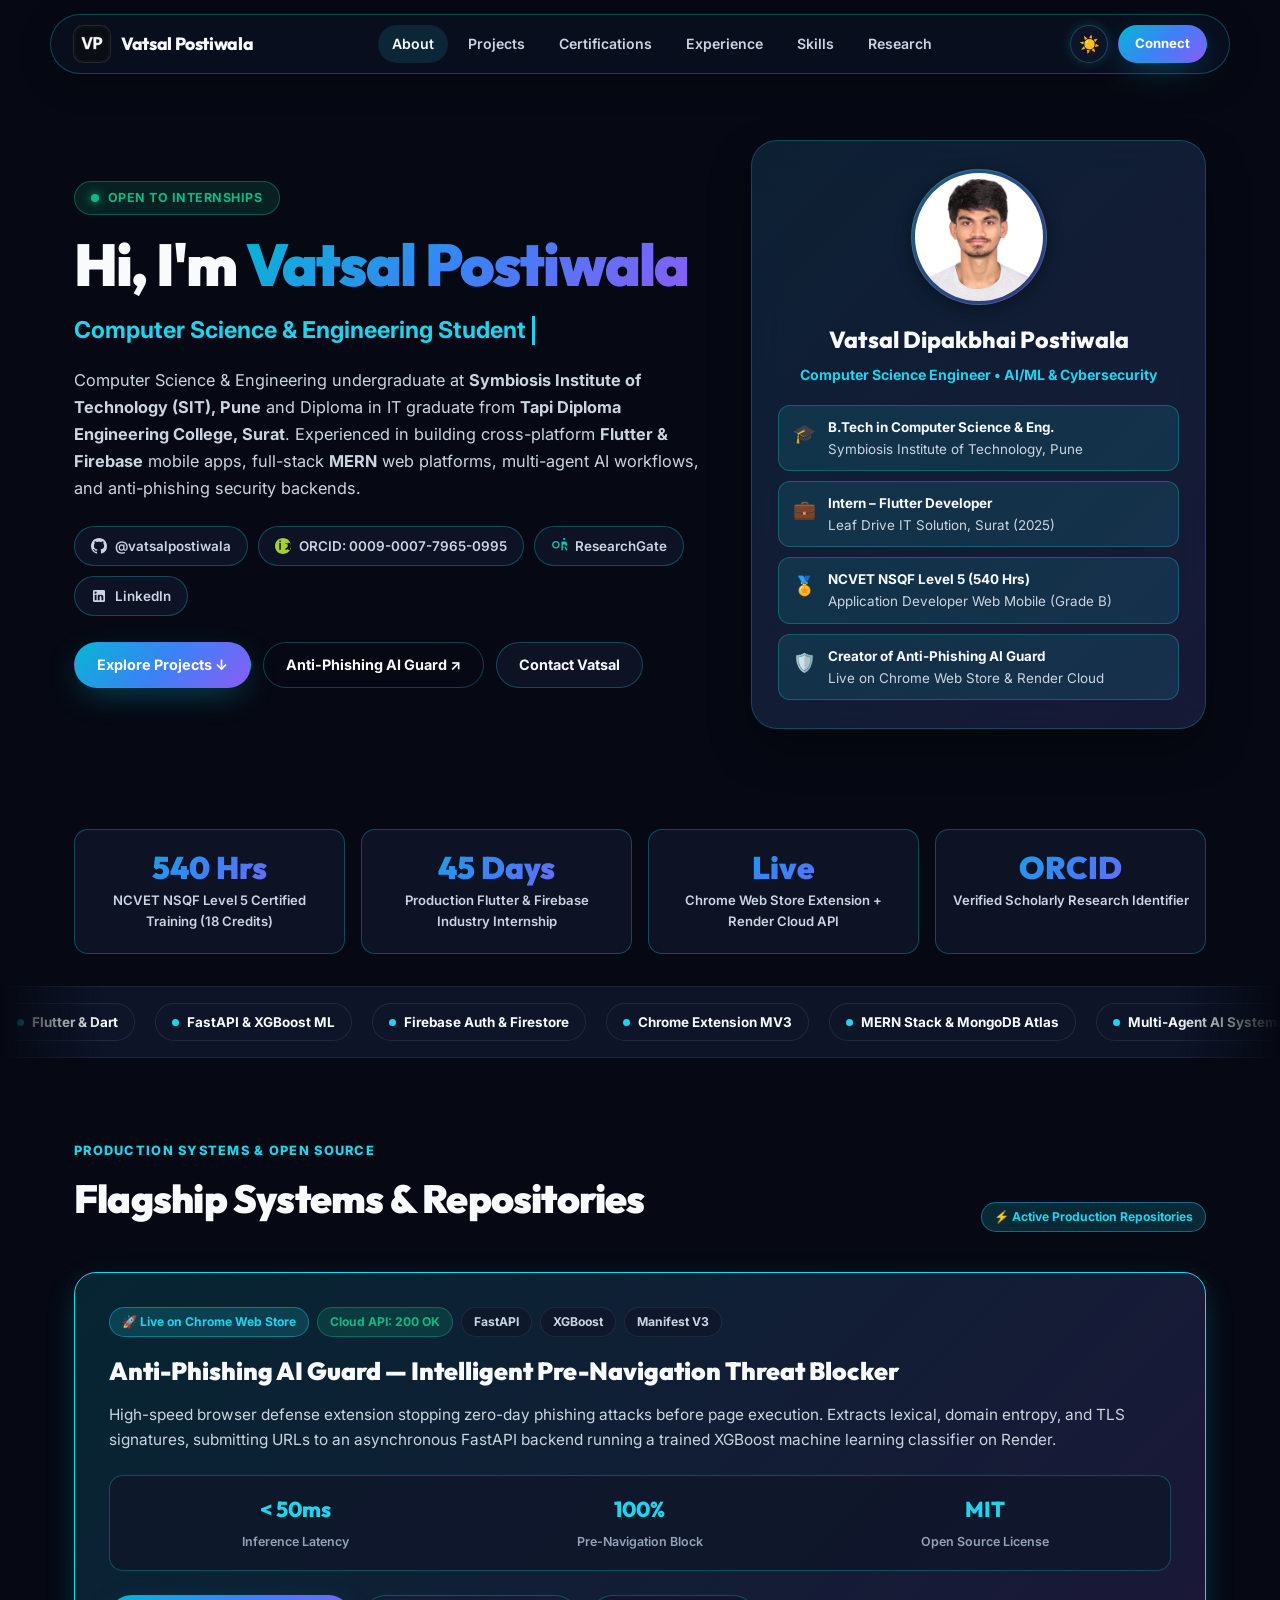
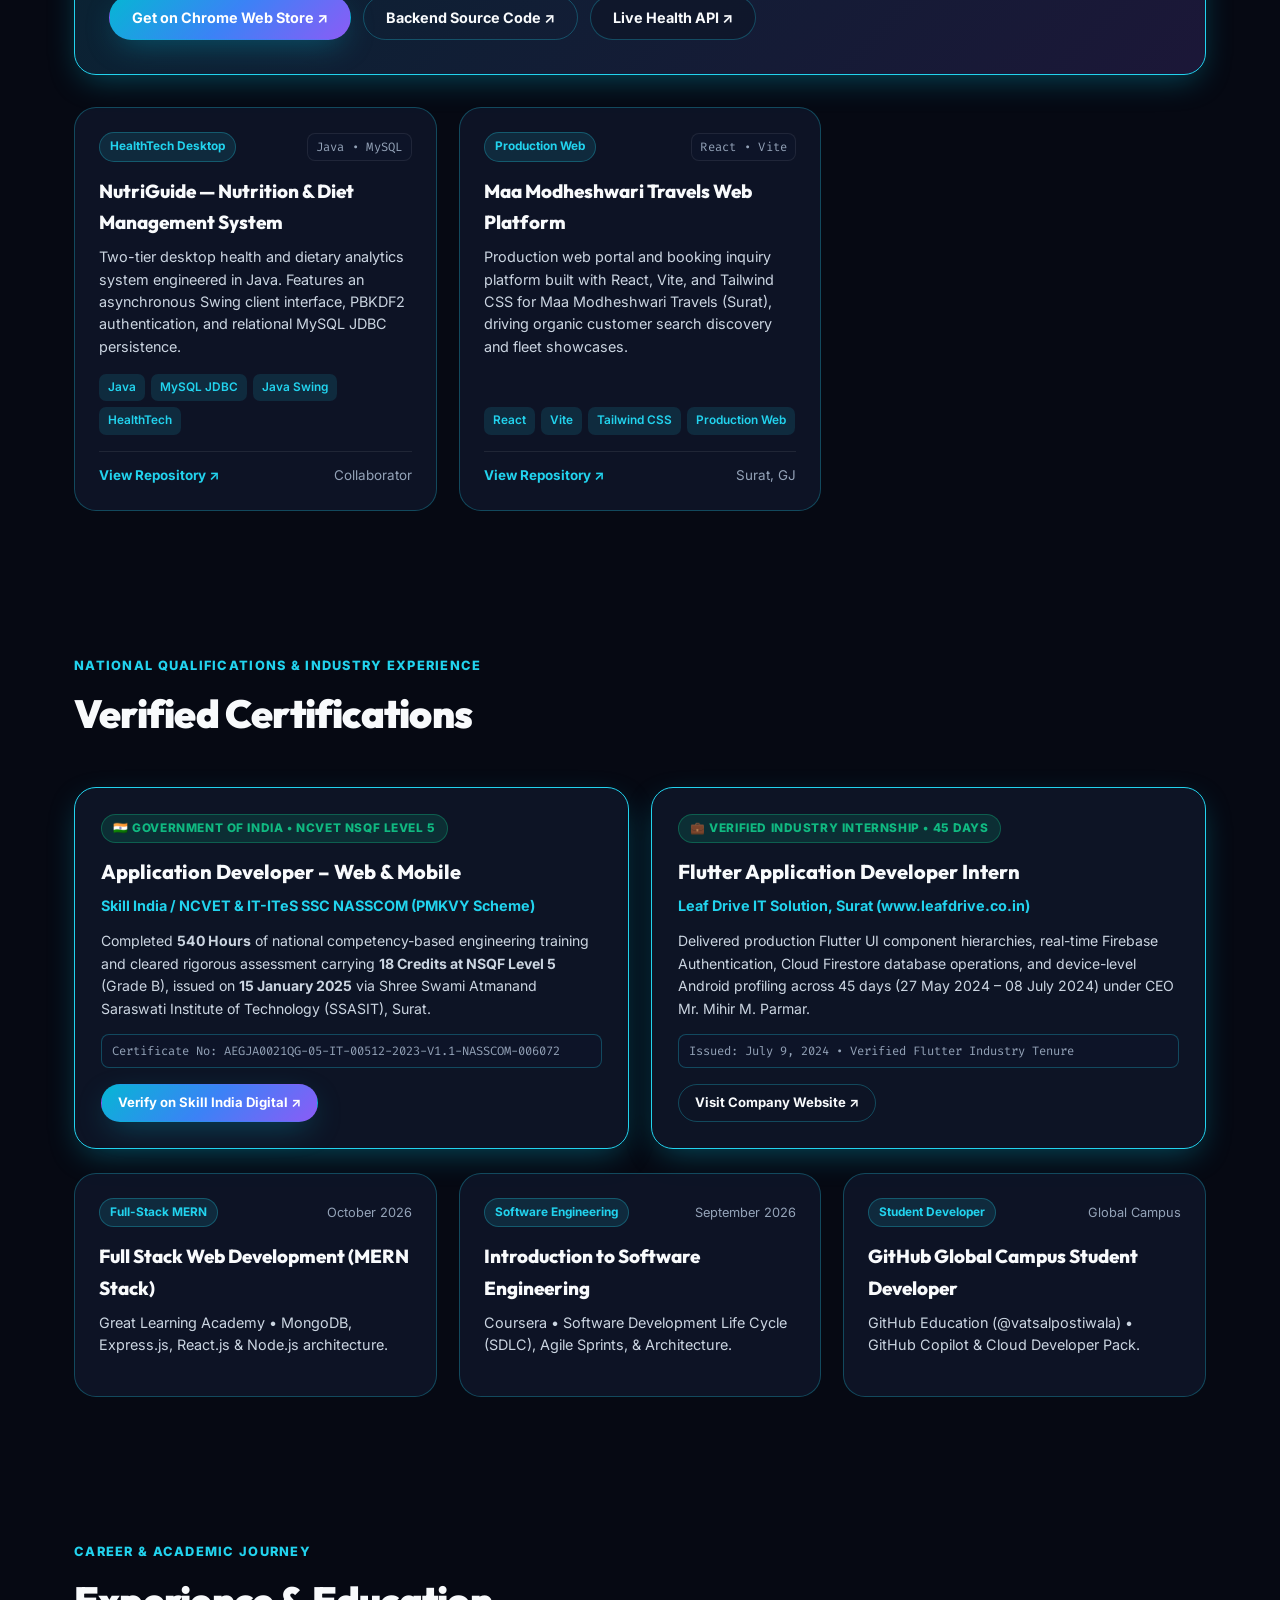
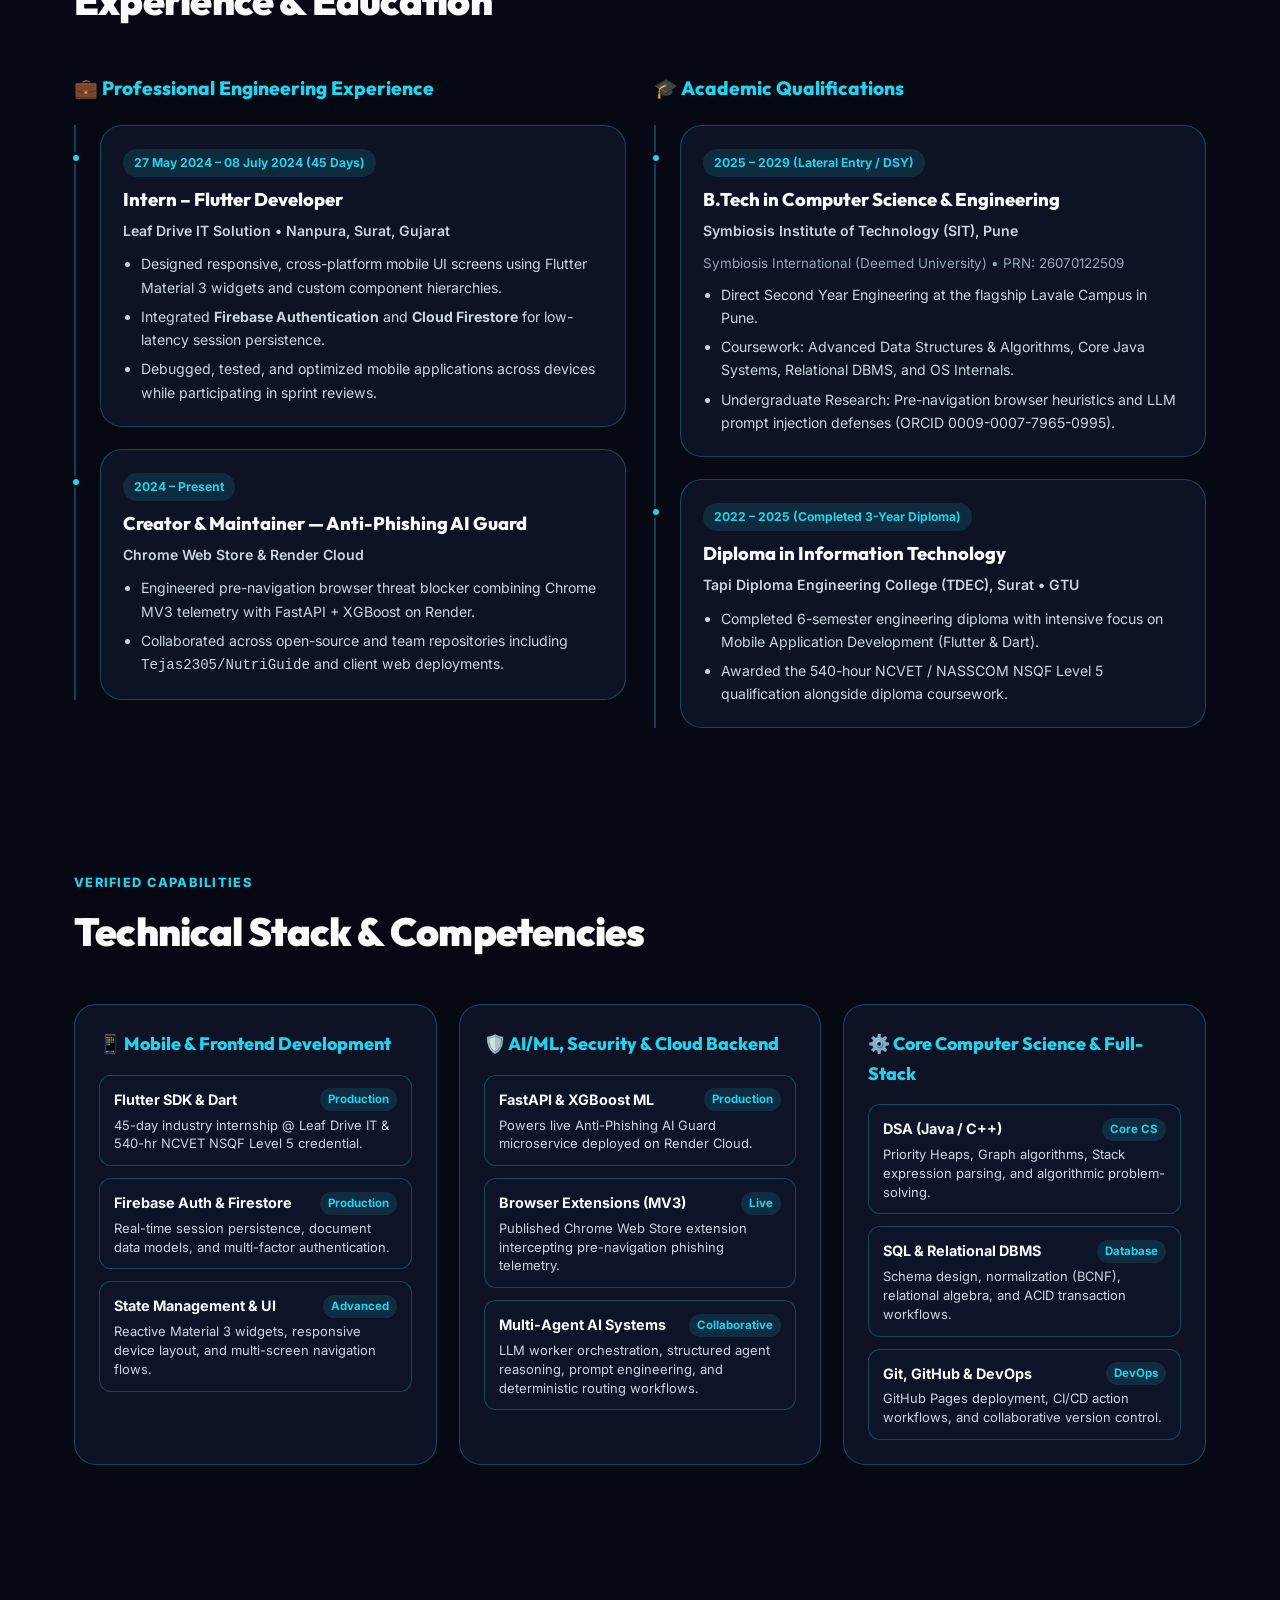
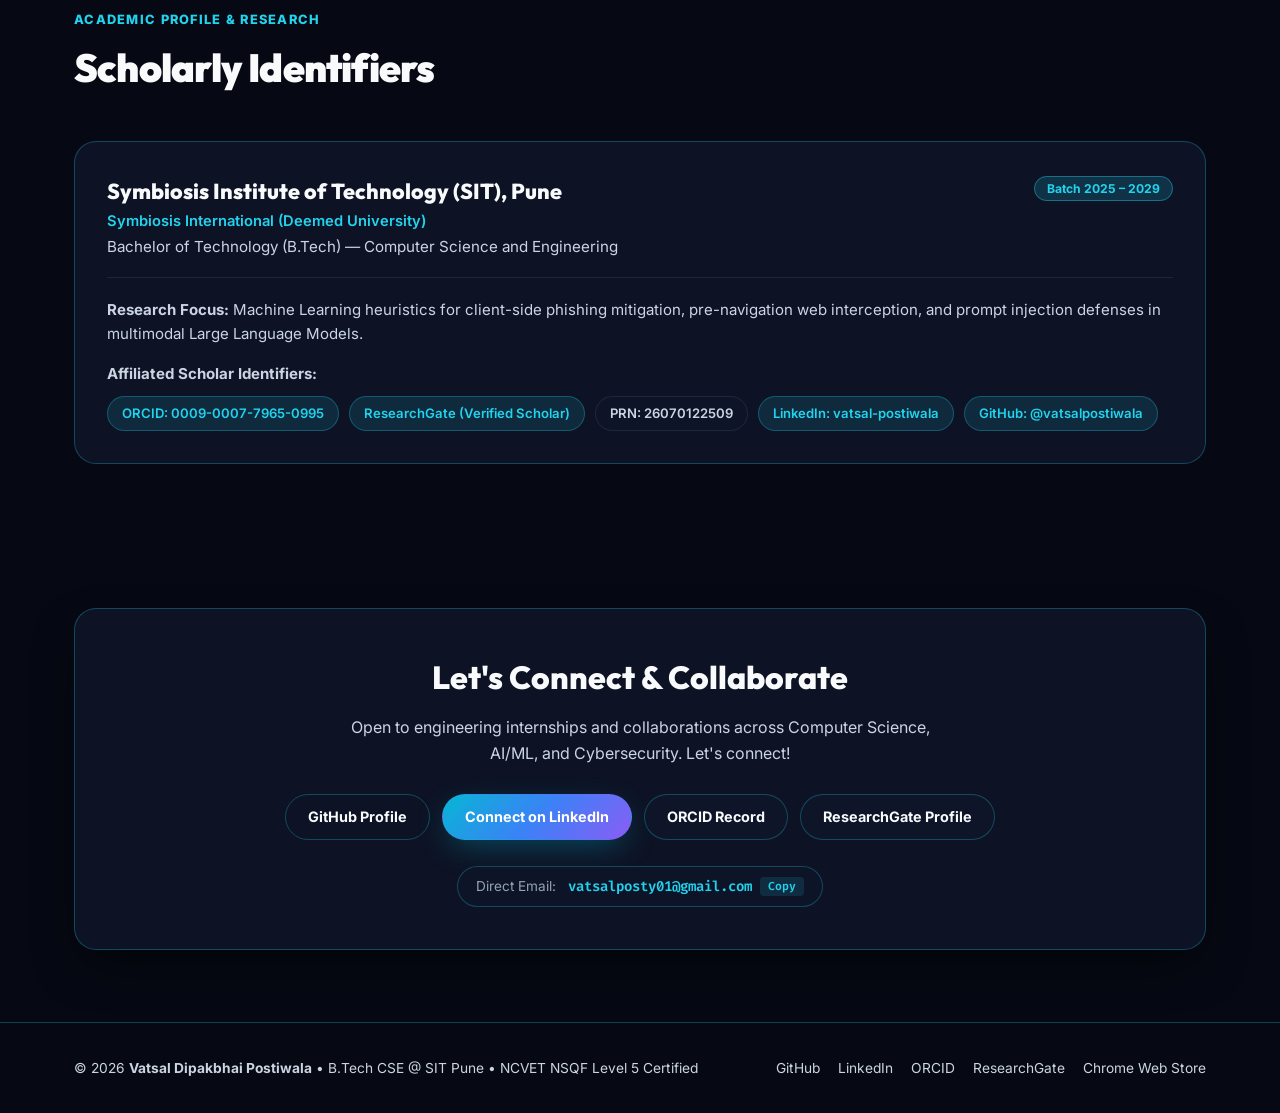
==== commit cc56f8c3: "fix(portfolio): update Maa Modheshwari Travels tech stack to React/Vite/Tailwind and unify Contact b" ====
--- a/index.html
+++ b/index.html
@@ -443,20 +443,21 @@
             <div>
               <div class="project-top">
                 <span class="project-badge">Production Web</span>
-                <span class="project-tech-meta">Commercial Platform</span>
+                <span class="project-tech-meta">React • Vite</span>
               </div>
               <h3 class="project-title">
                 <a href="https://github.com/maamodheshwaritravels/maa-modheshwari-travels" target="_blank" rel="noopener">Maa Modheshwari Travels Web Platform</a>
               </h3>
               <p class="project-desc">
-                Production web portal and booking inquiry system built for Maa Modheshwari Travels (Surat), driving organic customer search discovery and fleet showcases.
+                Production web portal and booking inquiry platform built with React, Vite, and Tailwind CSS for Maa Modheshwari Travels (Surat), driving organic customer search discovery and fleet showcases.
               </p>
             </div>
             <div>
               <div class="project-tags">
-                <span class="tag">Web Platform</span>
-                <span class="tag">Responsive UI</span>
-                <span class="tag">Local SEO</span>
+                <span class="tag">React</span>
+                <span class="tag">Vite</span>
+                <span class="tag">Tailwind CSS</span>
+                <span class="tag">Production Web</span>
               </div>
               <div class="project-links">
                 <a href="https://github.com/maamodheshwaritravels/maa-modheshwari-travels" target="_blank" rel="noopener">View Repository ↗</a>
@@ -761,7 +762,7 @@
               ORCID Record
             </a>
               <a href="https://www.researchgate.net/profile/Vatsal-Postiwala" target="_blank" rel="noopener" class="btn btn-secondary">
-                ResearchGate ↗
+                ResearchGate Profile
               </a>
           </div>
 
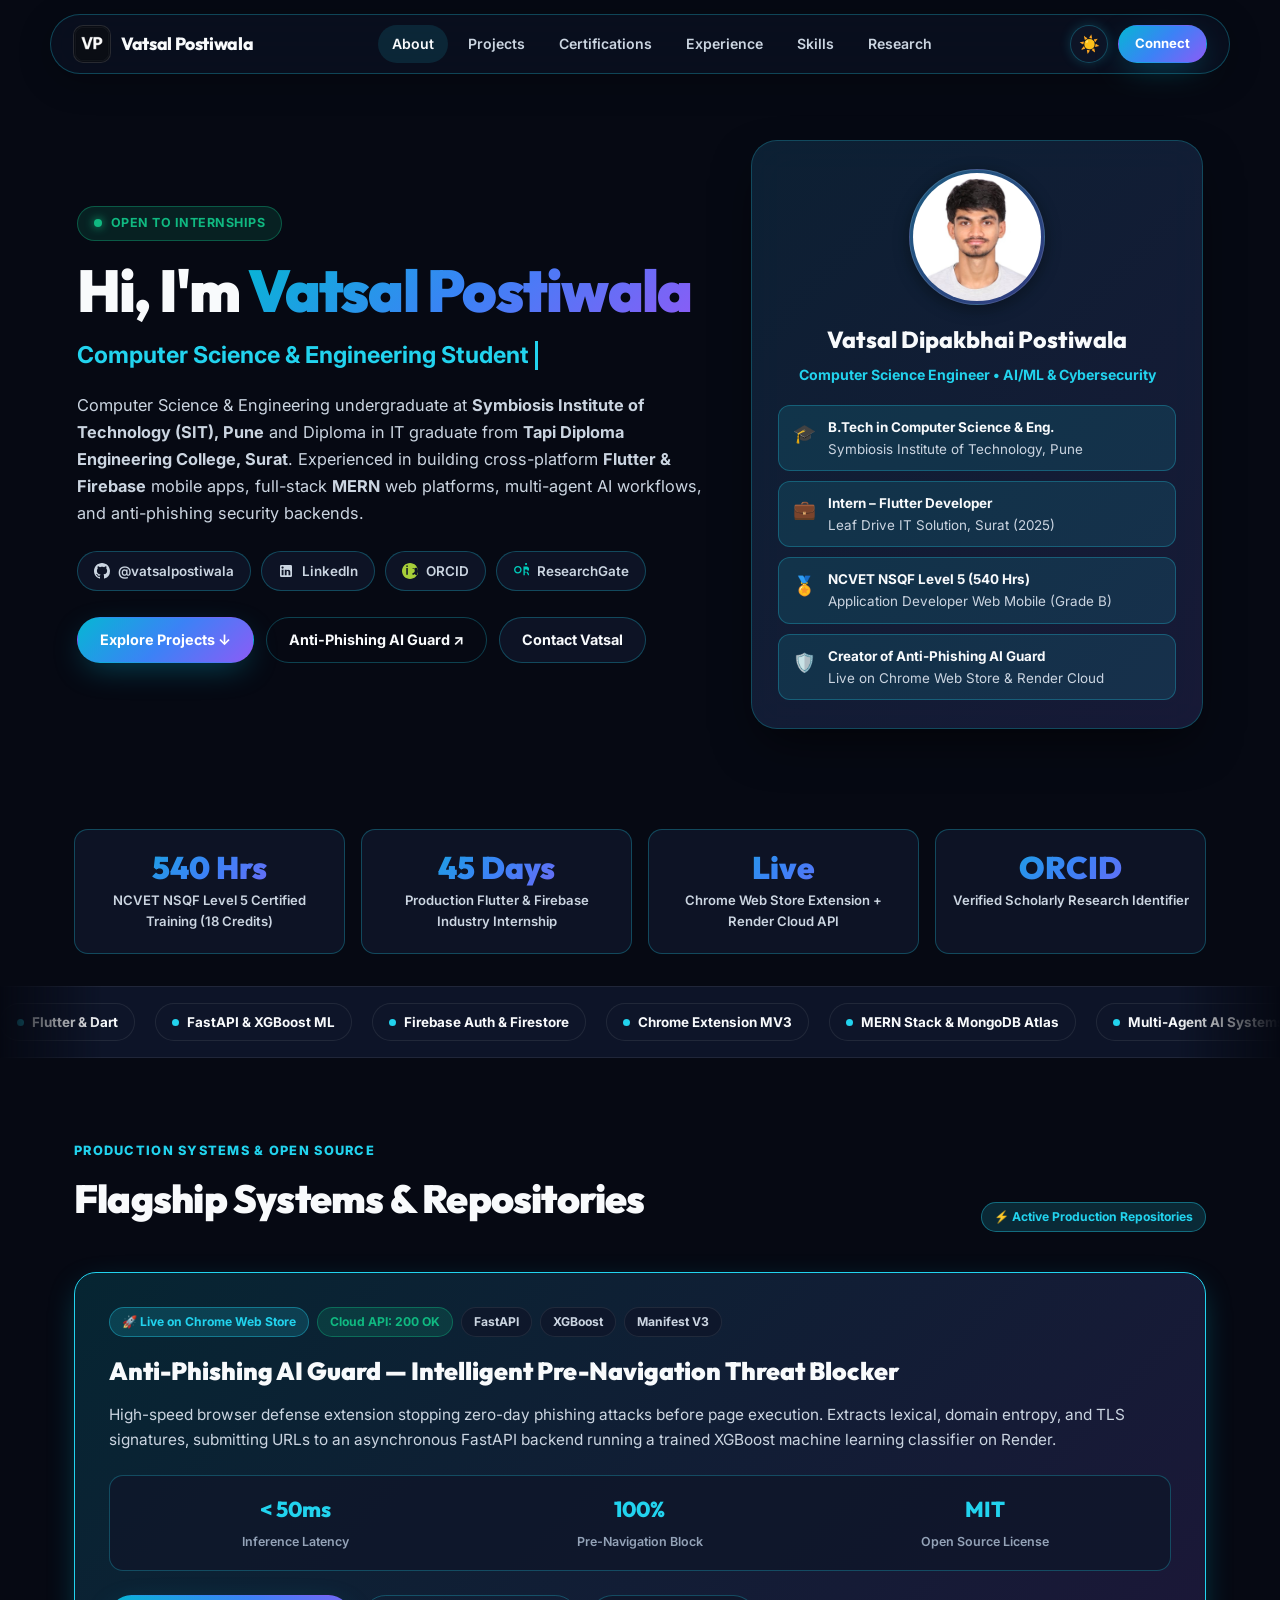
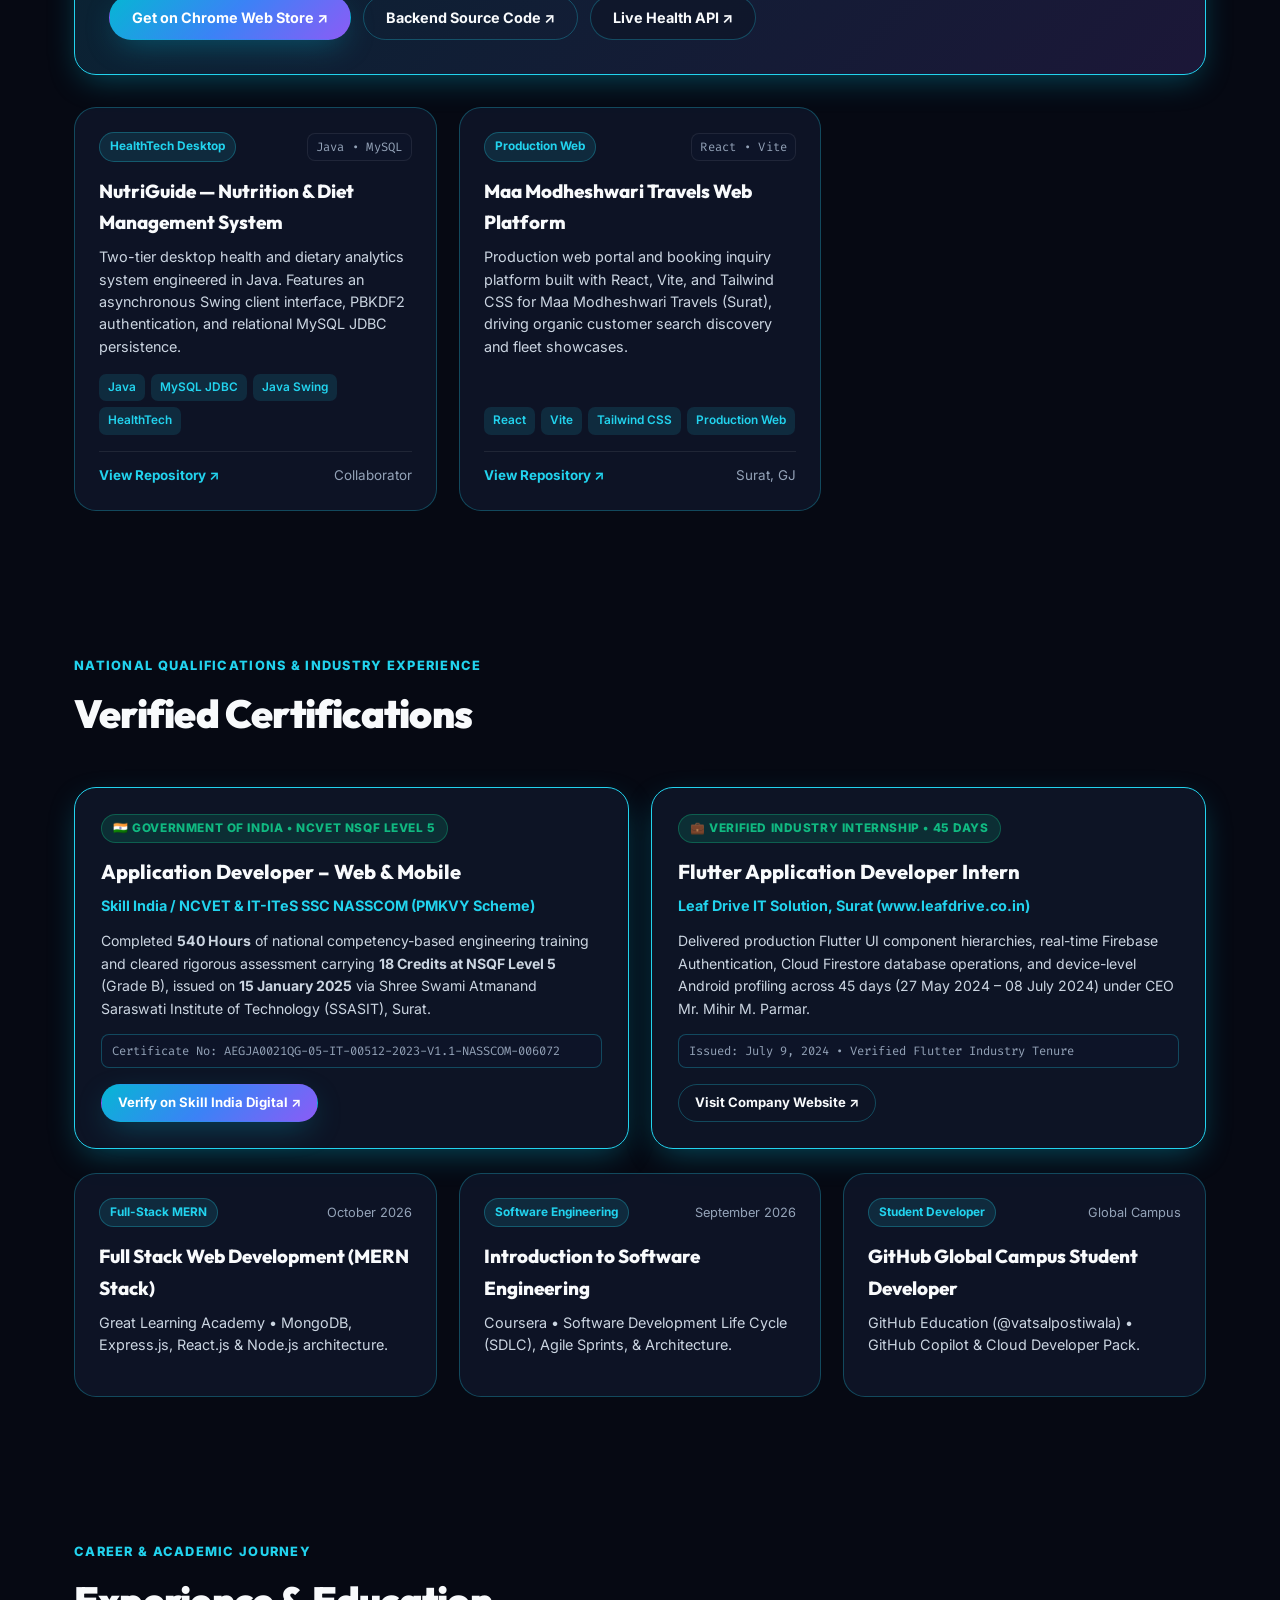
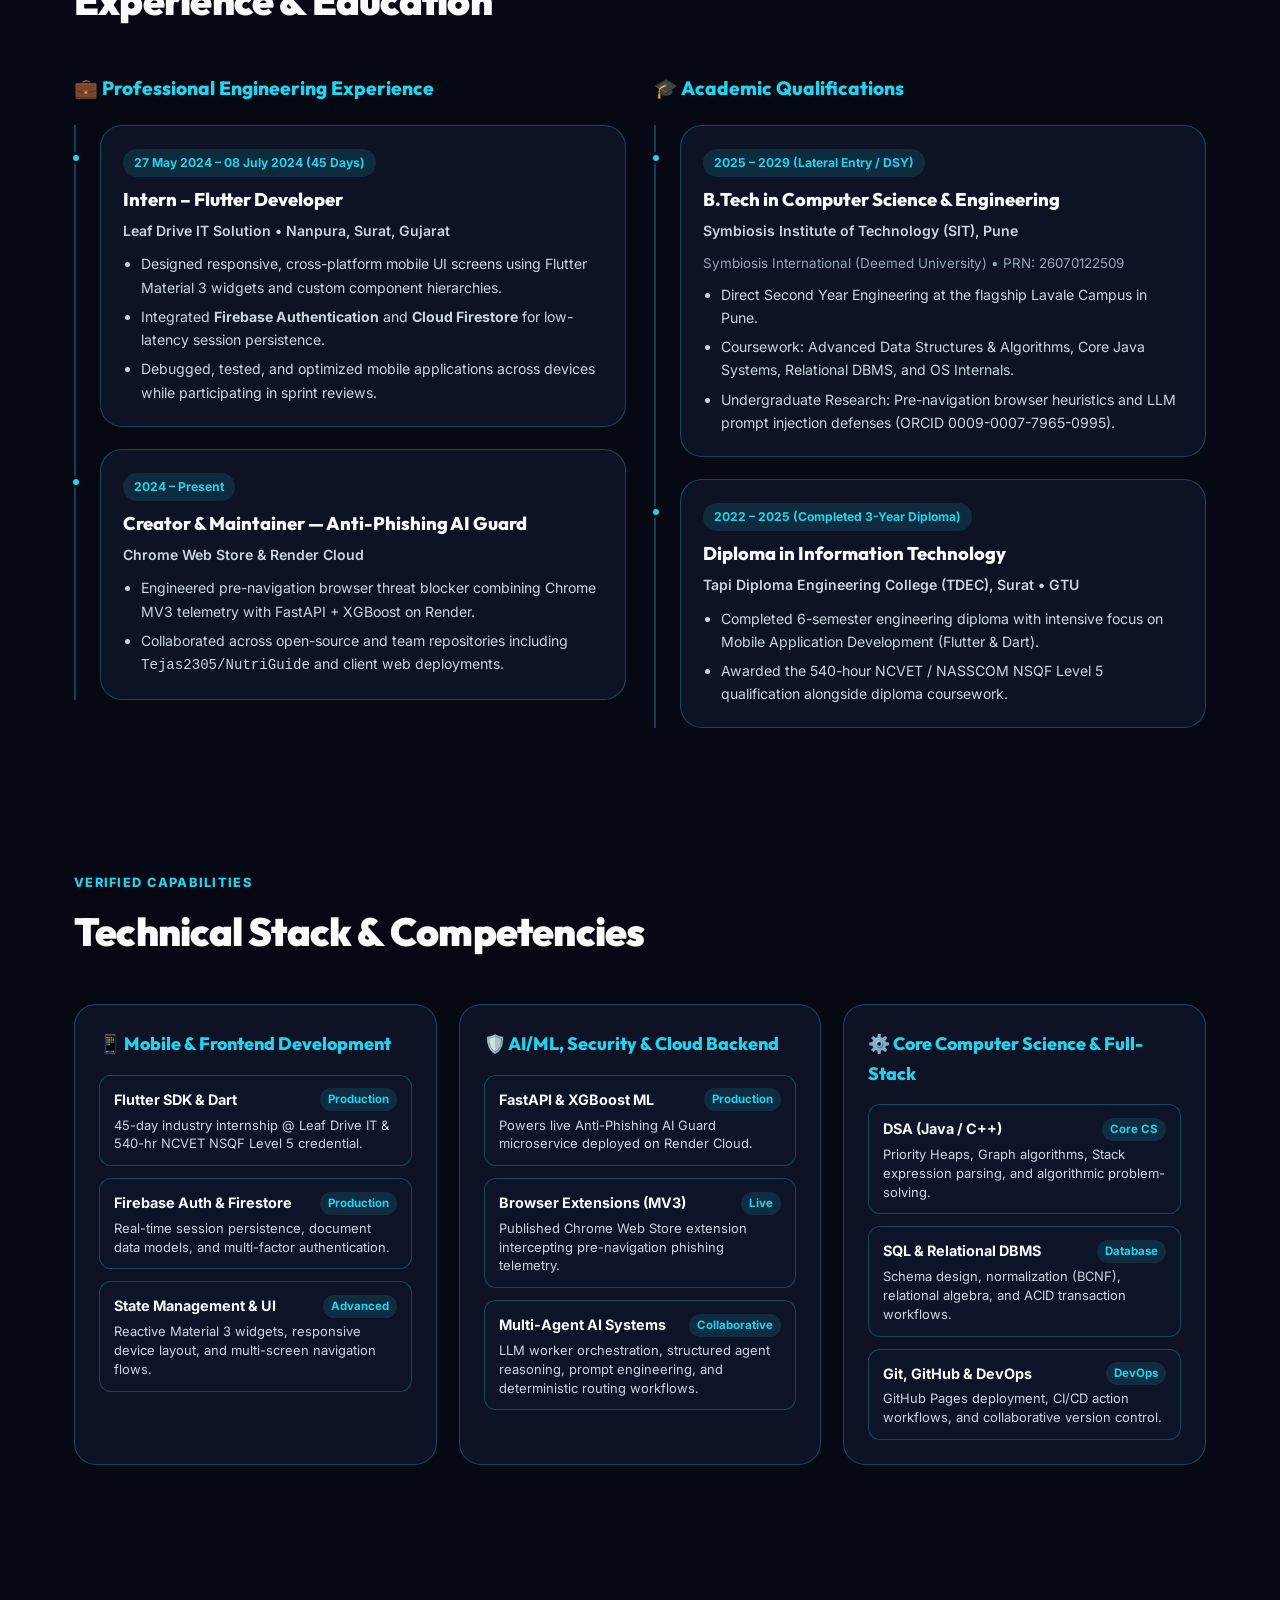
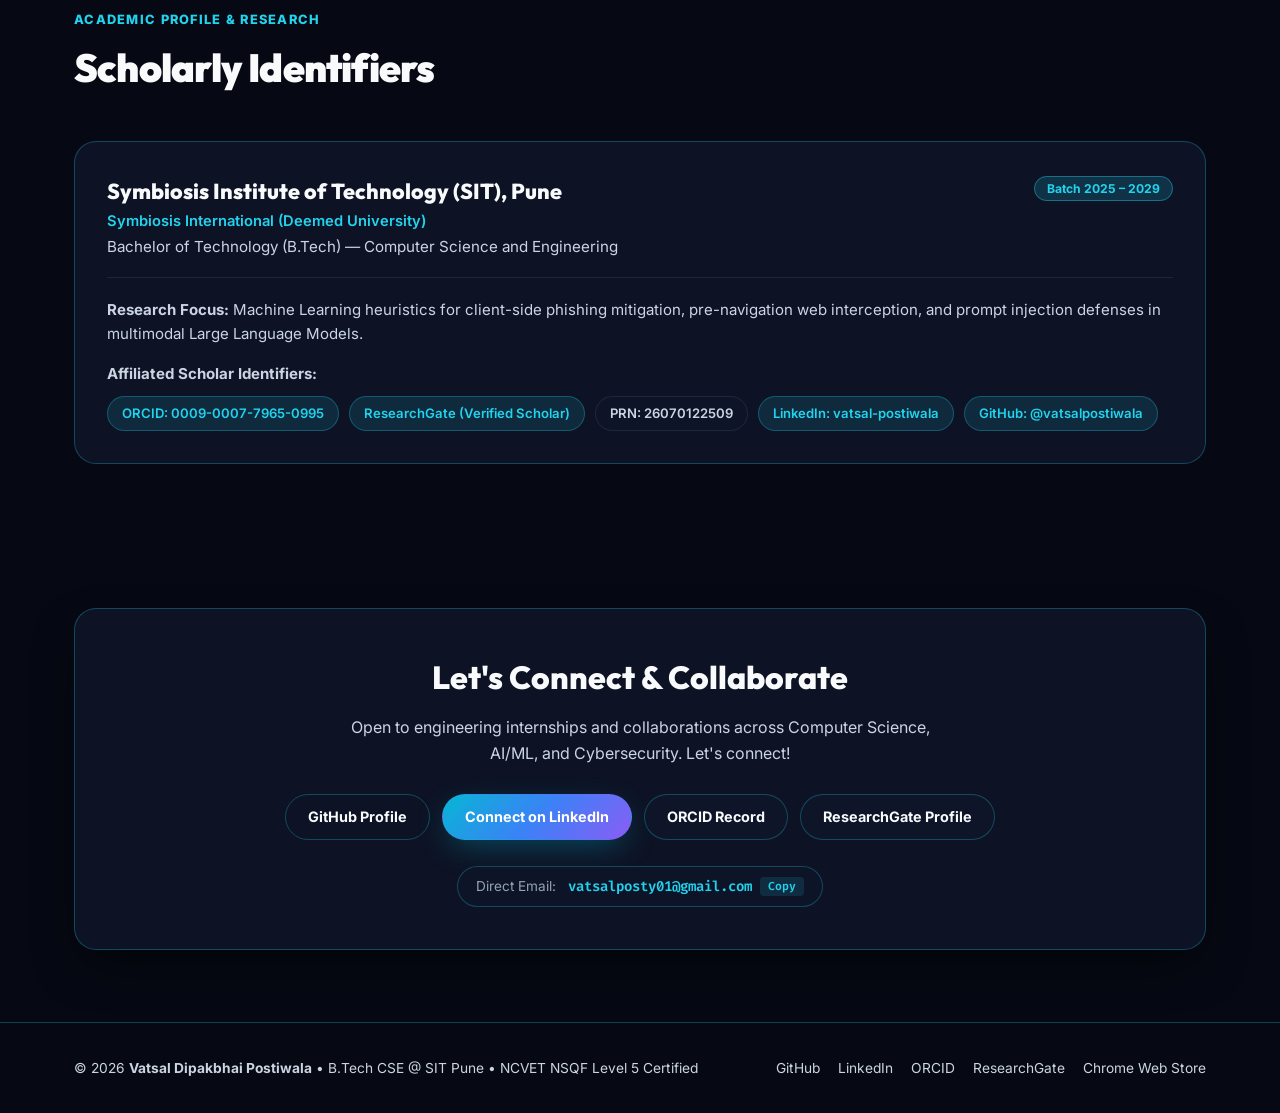
==== commit 57216f93: "fix(responsive): align credentials bar to unified row on desktop and 2x2 grid on mobile" ====
--- a/index.html
+++ b/index.html
@@ -241,24 +241,25 @@
 
             <!-- Verified Profile Badges -->
             <div class="credentials-bar">
-              <a href="https://github.com/vatsalpostiwala" target="_blank" rel="noopener" class="credential-pill github-pill">
+              <a href="https://github.com/vatsalpostiwala" target="_blank" rel="noopener" class="credential-pill github-pill" title="GitHub: @vatsalpostiwala">
                 <svg class="pill-icon" viewBox="0 0 16 16" fill="currentColor"><path d="M8 0C3.58 0 0 3.58 0 8c0 3.54 2.29 6.53 5.47 7.59.4.07.55-.17.55-.38 0-.19-.01-.82-.01-1.49-2.01.37-2.53-.49-2.69-.94-.09-.23-.48-.94-.82-1.13-.28-.15-.68-.52-.01-.53.63-.01 1.08.58 1.23.82.72 1.21 1.87.87 2.33.66.07-.52.28-.87.51-1.07-1.78-.2-3.64-.89-3.64-3.95 0-.87.31-1.59.82-2.15-.08-.2-.36-1.02.08-2.12 0 0 .67-.21 2.2.82.64-.18 1.32-.27 2-.27.68 0 1.36.09 2 .27 1.53-1.04 2.2-.82 2.2-.82.44 1.1.16 1.92.08 2.12.51.56.82 1.27.82 2.15 0 3.07-1.87 3.75-3.65 3.95.29.25.54.73.54 1.48 0 1.07-.01 1.93-.01 2.2 0 .21.15.46.55.38A8.013 8.013 0 0016 8c0-4.42-3.58-8-8-8z"/></svg>
-                <span>@vatsalpostiwala</span>
-              </a>
-
-              <a href="https://orcid.org/0009-0007-7965-0995" target="_blank" rel="noopener" class="credential-pill orcid-pill">
+                <span class="pill-text-desktop">@vatsalpostiwala</span>
+                <span class="pill-text-mobile">GitHub</span>
+              </a>
+
+              <a href="https://www.linkedin.com/in/vatsal-postiwala" target="_blank" rel="noopener" class="credential-pill linkedin-pill" title="LinkedIn: vatsal-postiwala">
+                <svg class="pill-icon" viewBox="0 0 24 24" fill="currentColor"><path d="M19 3a2 2 0 0 1 2 2v14a2 2 0 0 1-2 2H5a2 2 0 0 1-2-2V5a2 2 0 0 1 2-2h14m-.5 15.5v-5.3a3.26 3.26 0 0 0-3.26-3.26c-.85 0-1.84.52-2.28 1.3v-1.11h-2.79v8.37h2.79v-4.93c0-.77.62-1.4 1.39-1.4a1.4 1.4 0 0 1 1.4 1.4v4.93h2.75M6.88 8.56a1.68 1.68 0 0 0 1.68-1.68c0-.93-.75-1.69-1.68-1.69a1.69 1.69 0 0 0-1.69 1.69c0 .93.76 1.68 1.69 1.68m1.39 9.94v-8.37H5.5v8.37h2.77z"/></svg>
+                <span>LinkedIn</span>
+              </a>
+
+              <a href="https://orcid.org/0009-0007-7965-0995" target="_blank" rel="noopener" class="credential-pill orcid-pill" title="ORCID: 0009-0007-7965-0995">
                 <svg class="pill-icon orcid-icon" viewBox="0 0 256 256"><path fill="#A6CE39" d="M128 0C57.3 0 0 57.3 0 128s57.3 128 128 128 128-57.3 128-128S198.7 0 128 0zm-35.3 189.5H68.8V79.2h23.9v110.3zm-11.9-125c-7.7 0-14-6.3-14-14s6.3-14 14-14 14 6.3 14 14-6.3 14-14 14zm110.4 125h-23.7V79.2h23.7v16.3c8.1-12.7 20.3-18.4 35.8-18.4 29.4 0 49.3 22 49.3 56.6 0 35.3-20.9 57.8-50.5 57.8-14.9 0-26.9-5.5-34.6-17.7v15.7zm13.1-66.7c0-21.7-11.6-35.6-28.8-35.6-17.4 0-28.8 14.1-28.8 35.6 0 21.3 11.4 35.4 28.8 35.4 17.2 0 28.8-14.1 28.8-35.4z"/></svg>
-                <span>ORCID: 0009-0007-7965-0995</span>
-              </a>
-
-              <a href="https://www.researchgate.net/profile/Vatsal-Postiwala" target="_blank" rel="noopener" class="credential-pill rg-pill">
+                <span>ORCID</span>
+              </a>
+
+              <a href="https://www.researchgate.net/profile/Vatsal-Postiwala" target="_blank" rel="noopener" class="credential-pill rg-pill" title="ResearchGate: Vatsal-Postiwala">
                 <svg class="pill-icon" viewBox="0 0 24 24" fill="#00CCBB"><path d="M19.586 0c-.818 0-1.479.66-1.479 1.479 0 .82.661 1.479 1.479 1.479.82 0 1.479-.66 1.479-1.479C21.065.66 20.405 0 19.586 0zM7.28 4.417c-3.14 0-5.69 2.55-5.69 5.69 0 3.14 2.55 5.69 5.69 5.69 3.14 0 5.69-2.55 5.69-5.69 0-3.14-2.55-5.69-5.69-5.69zm0 2.057c2.007 0 3.633 1.626 3.633 3.633 0 2.007-1.626 3.633-3.633 3.633-2.007 0-3.633-1.626-3.633-3.633 0-2.007 1.626-3.633 3.633-3.633zm8.384 1.442v10.37h2.057v-5.244h1.968l2.969 5.244h2.463l-3.23-5.597c1.476-.582 2.378-1.922 2.378-3.473 0-2.28-1.802-3.805-4.275-3.805H15.664zm2.057 1.954h2.155c1.332 0 2.22 1.037 2.22 2.127 0 1.19-.888 2.13-2.22 2.13h-2.155V9.87z"/></svg>
                 <span>ResearchGate</span>
-              </a>
-
-              <a href="https://www.linkedin.com/in/vatsal-postiwala" target="_blank" rel="noopener" class="credential-pill linkedin-pill">
-                <svg class="pill-icon" viewBox="0 0 24 24" fill="currentColor"><path d="M19 3a2 2 0 0 1 2 2v14a2 2 0 0 1-2 2H5a2 2 0 0 1-2-2V5a2 2 0 0 1 2-2h14m-.5 15.5v-5.3a3.26 3.26 0 0 0-3.26-3.26c-.85 0-1.84.52-2.28 1.3v-1.11h-2.79v8.37h2.79v-4.93c0-.77.62-1.4 1.39-1.4a1.4 1.4 0 0 1 1.4 1.4v4.93h2.75M6.88 8.56a1.68 1.68 0 0 0 1.68-1.68c0-.93-.75-1.69-1.68-1.69a1.69 1.69 0 0 0-1.69 1.69c0 .93.76 1.68 1.69 1.68m1.39 9.94v-8.37H5.5v8.37h2.77z"/></svg>
-                <span>LinkedIn</span>
               </a>
             </div>
 
--- a/style.css
+++ b/style.css
@@ -1441,6 +1441,47 @@
 }
 
 @media (max-width: 540px) {
+  .pill-text-desktop {
+    display: none;
+  }
+  .pill-text-mobile {
+    display: inline;
+  }
+  .credentials-bar {
+    display: grid !important;
+    grid-template-columns: repeat(2, 1fr) !important;
+    gap: 8px !important;
+    width: 100% !important;
+    max-width: 380px !important;
+    margin: 0 auto 24px !important;
+  }
+  .credential-pill {
+    justify-content: center !important;
+    padding: 9px 10px !important;
+    font-size: 0.8rem !important;
+    width: 100% !important;
+    box-sizing: border-box !important;
+  }
+  .hero-cta {
+    flex-direction: column !important;
+    width: 100% !important;
+    max-width: 380px !important;
+    margin: 0 auto !important;
+    gap: 10px !important;
+  }
+  .hero-cta .btn {
+    width: 100% !important;
+    justify-content: center !important;
+  }
+  .flagship-actions {
+    flex-direction: column !important;
+    width: 100% !important;
+    gap: 10px !important;
+  }
+  .flagship-actions .btn {
+    width: 100% !important;
+    justify-content: center !important;
+  }
   /* 5. 2x2 Compact Stats Grid on Phones (Replaces the awkward 1-column stack) */
   .stats-grid {
     grid-template-columns: repeat(2, 1fr);
@@ -1554,3 +1595,15 @@
     font-size: 1.25rem;
   }
 }
+
+
+/* Responsive Credentials Bar */
+.pill-text-desktop {
+  display: inline;
+}
+.pill-text-mobile {
+  display: none;
+}
+.credential-pill {
+  white-space: nowrap;
+}
